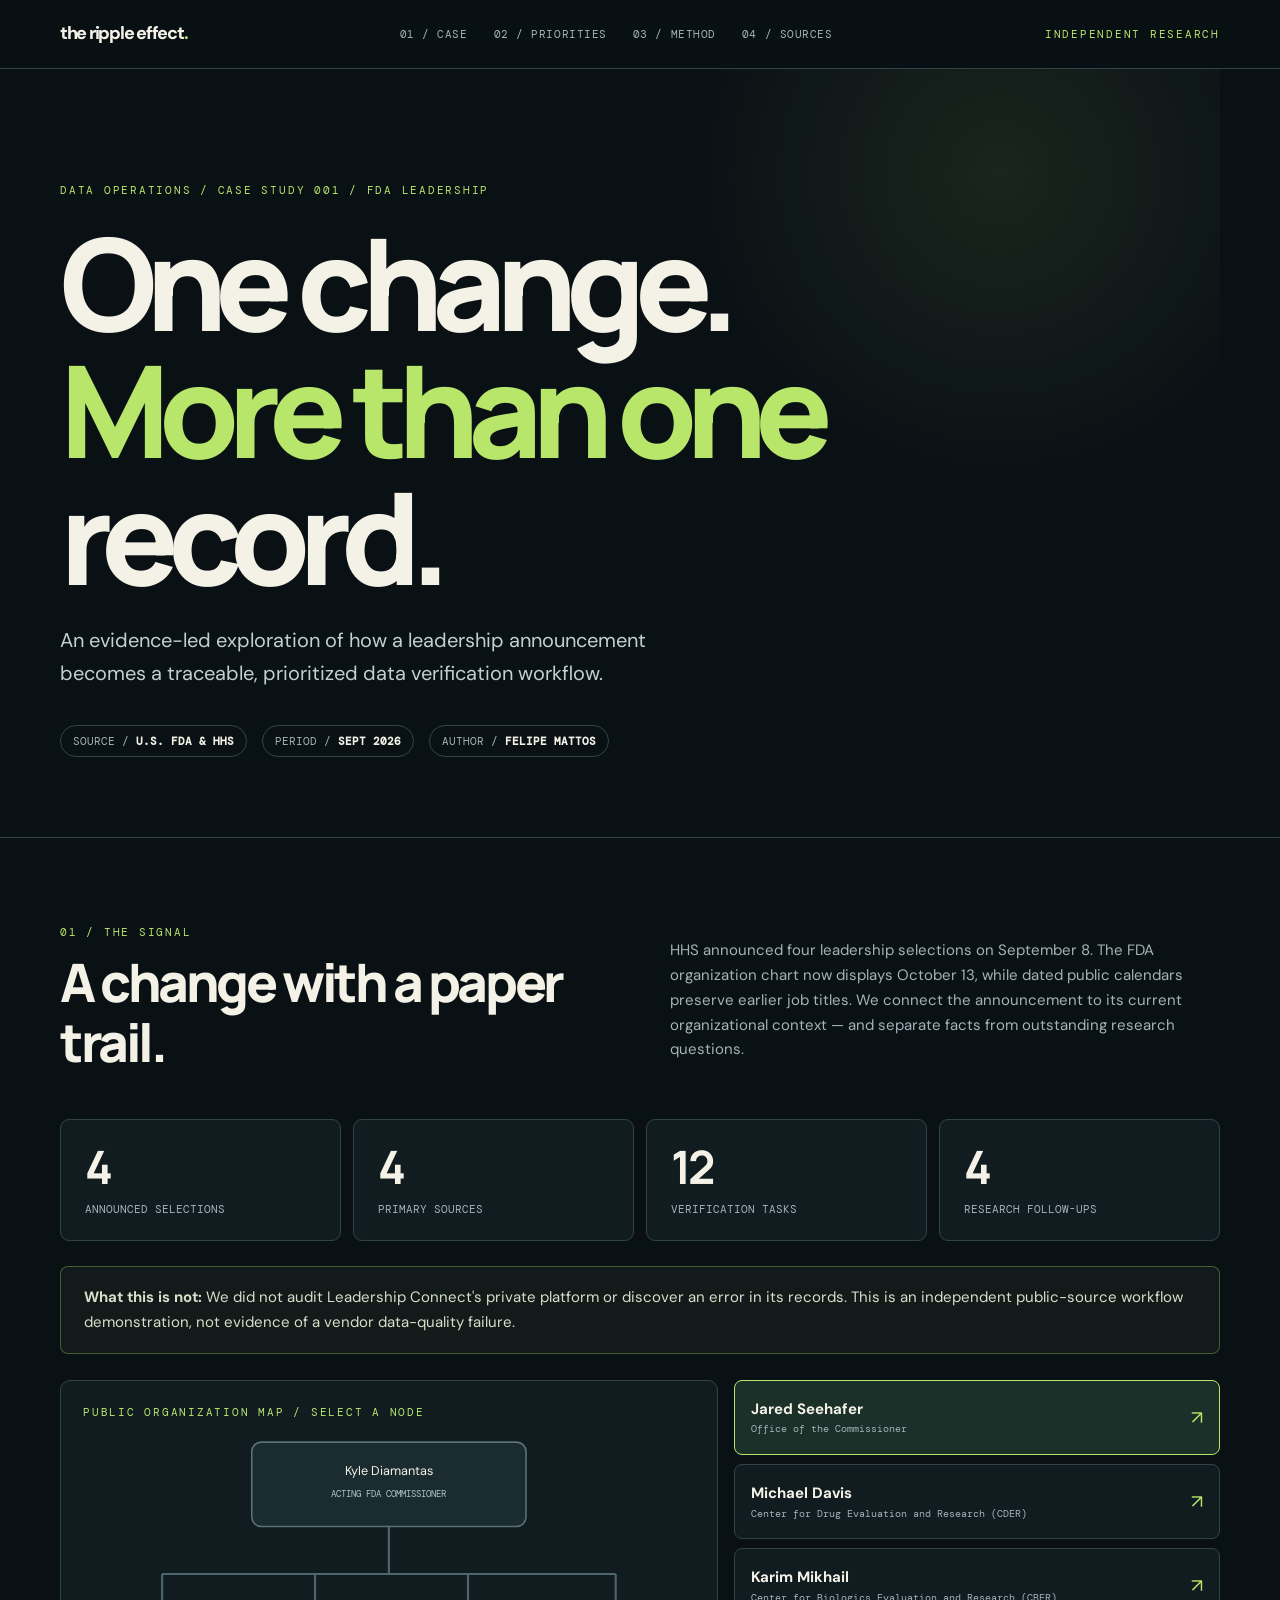
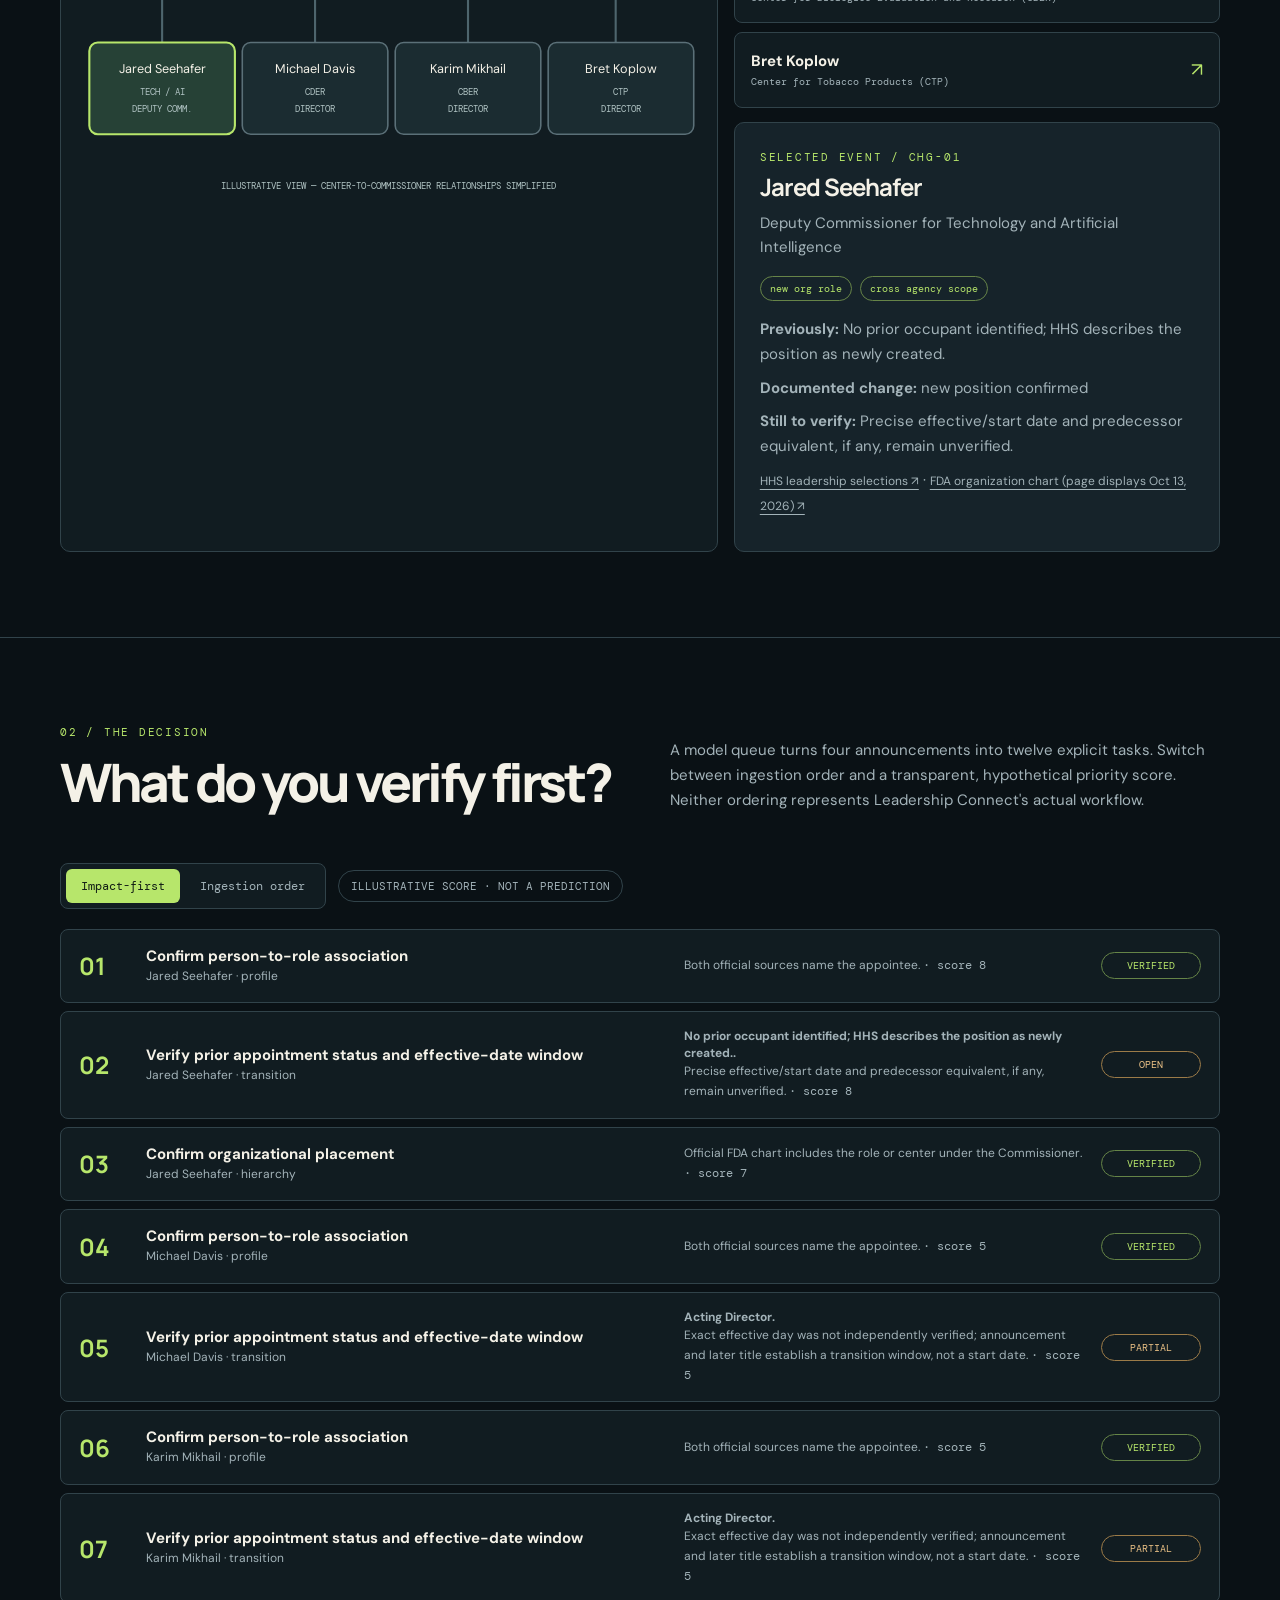
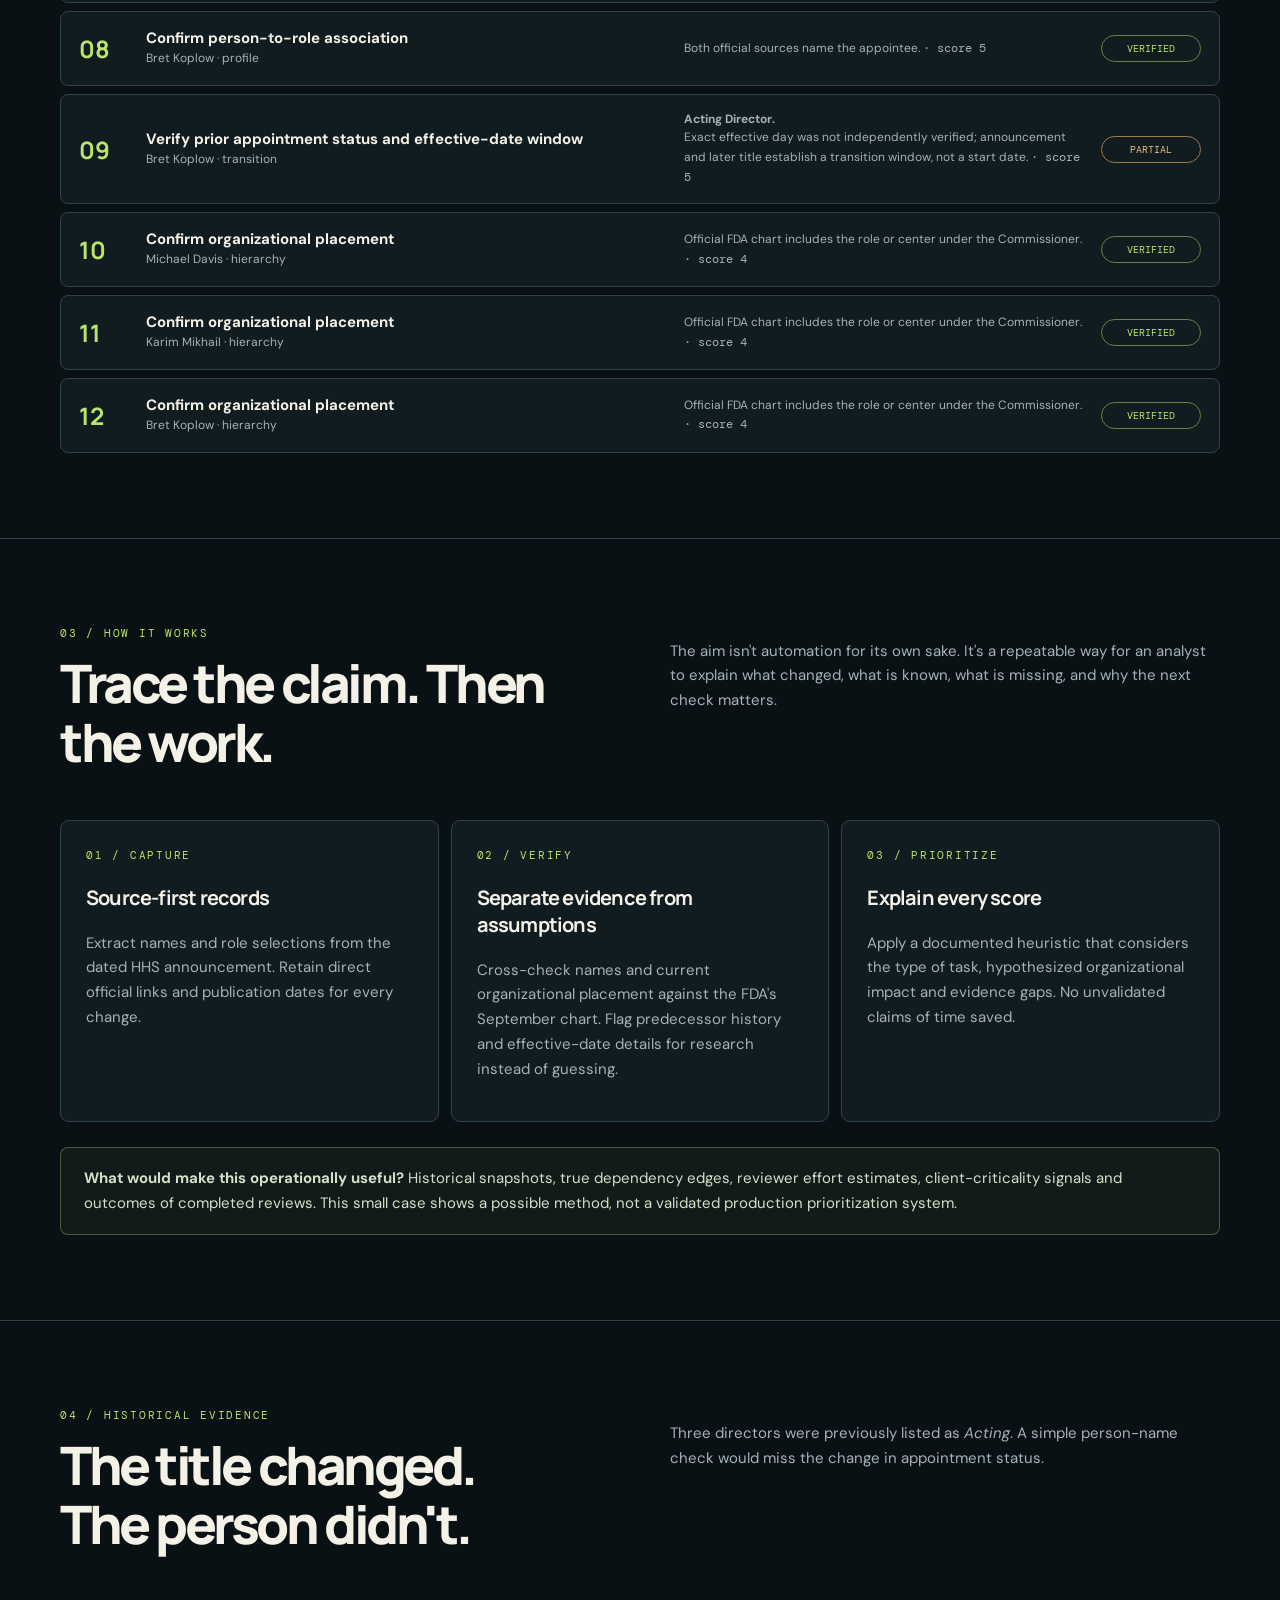
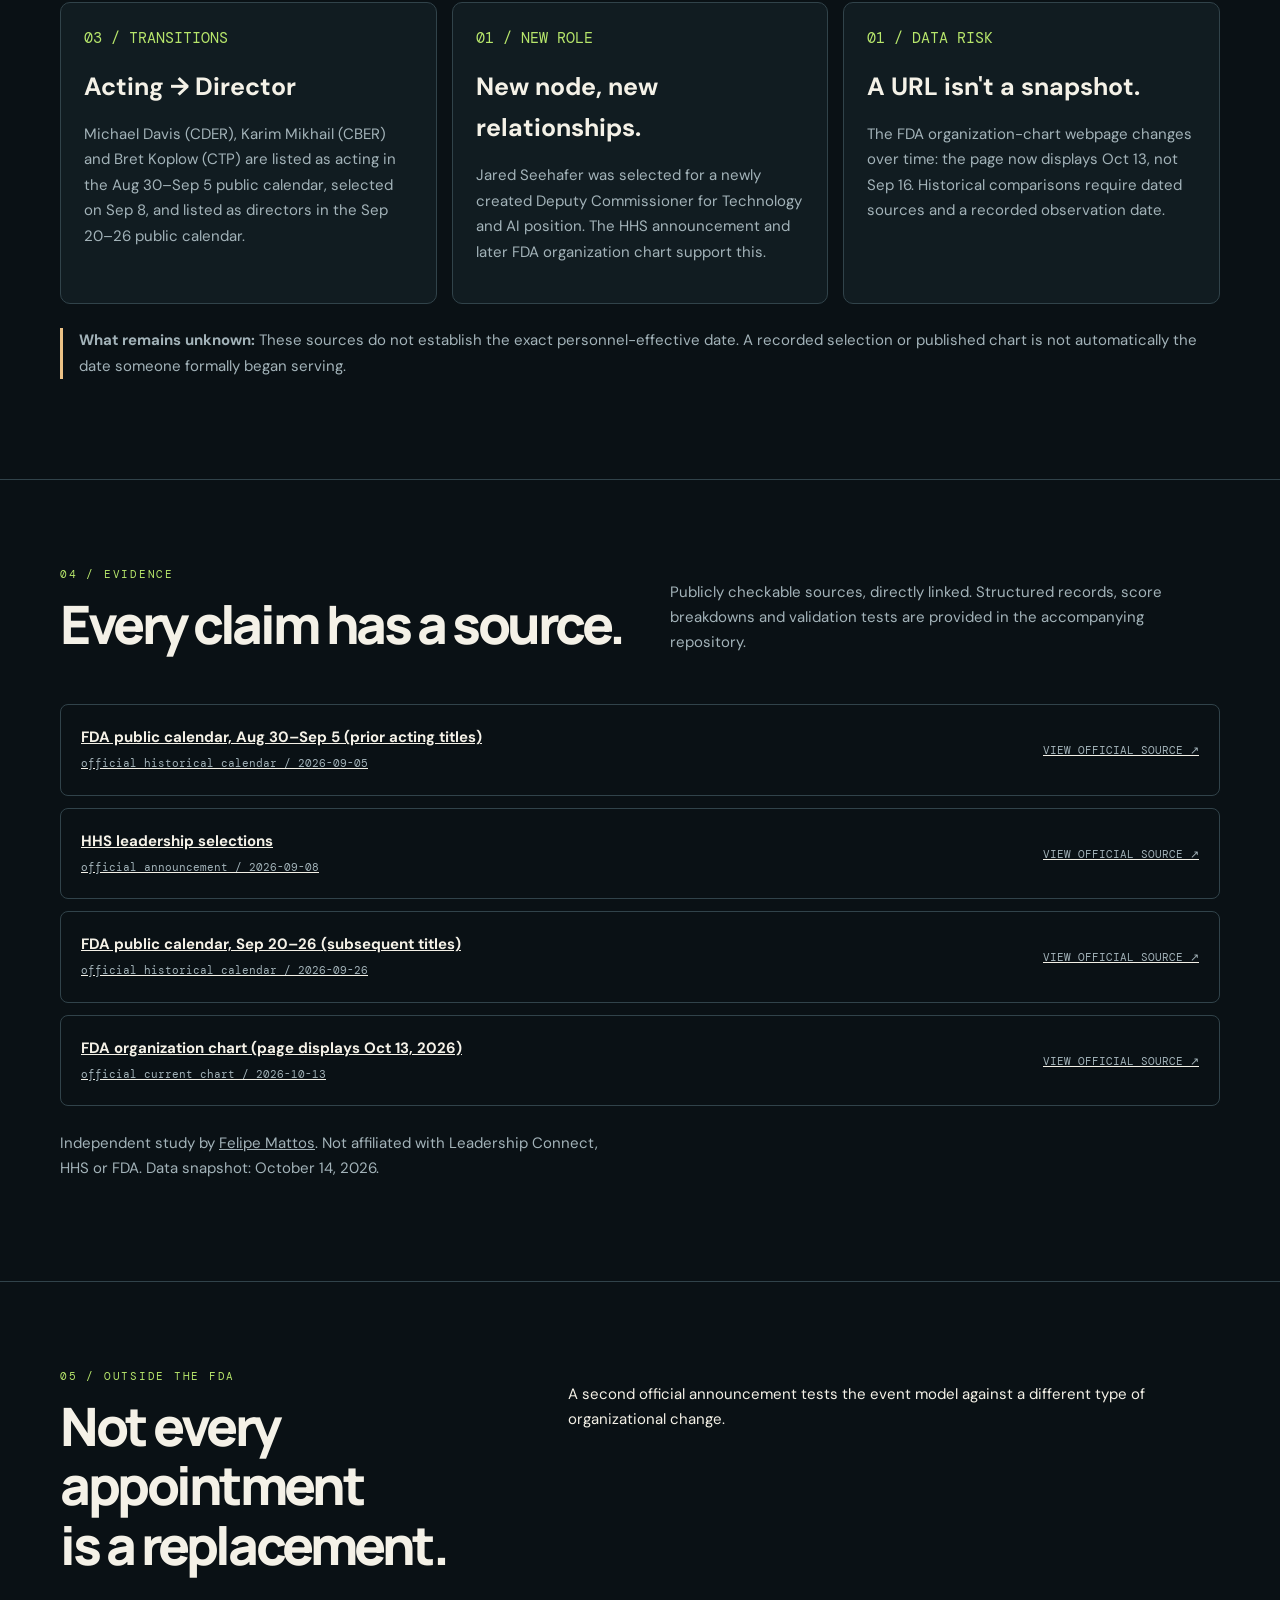
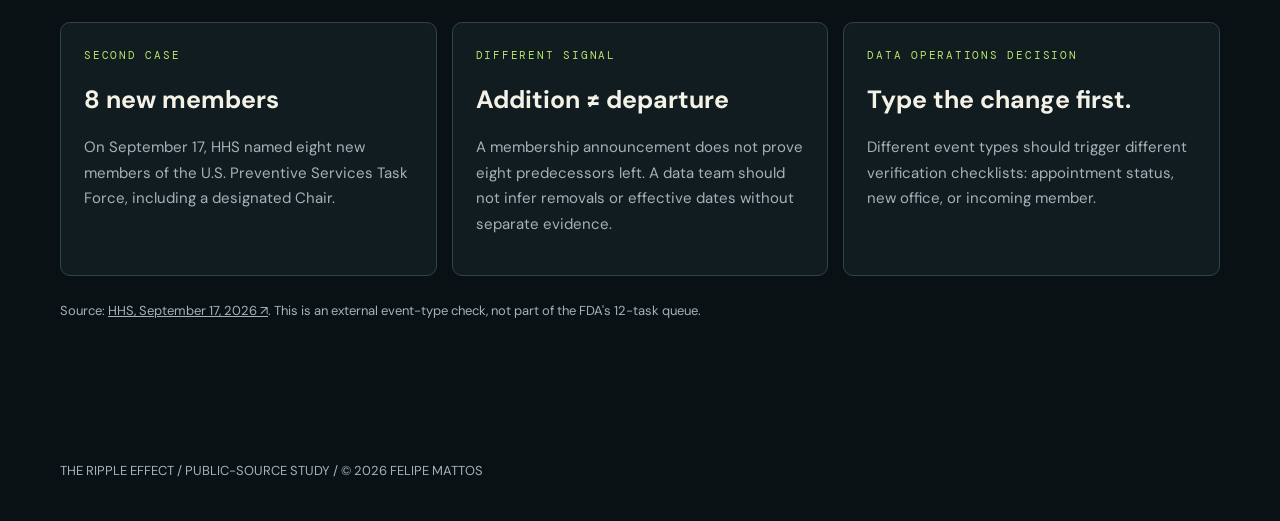
==== site/index.html @ bf9d03f5 "Add site/index.html to leadership change research case" ====
<!doctype html>
<html lang="en">
<head>
<meta charset="utf-8"><meta name="viewport" content="width=device-width,initial-scale=1">
<meta name="description" content="A public-source research case on leadership change propagation and verification priorities. Independent study by Felipe Mattos.">
<title>The Ripple Effect — Leadership Change Intelligence</title>
<link rel="preconnect" href="https://fonts.googleapis.com"><link rel="preconnect" href="https://fonts.gstatic.com" crossorigin>
<link href="https://fonts.googleapis.com/css2?family=DM+Mono:wght@400;500&family=DM+Sans:wght@400;500;600;700&family=Manrope:wght@400;500;600;700;800&display=swap" rel="stylesheet">
<style>
:root{--bg:#0a1115;--panel:#111c21;--panel2:#16232a;--line:#31434a;--muted:#a3b3b9;--cream:#f4f1e7;--accent:#b7e66b;--amber:#ecc286}*{box-sizing:border-box}html{scroll-behavior:smooth}body{margin:0;background:var(--bg);color:var(--cream);font:15px/1.65 'DM Sans',sans-serif}a{color:inherit}a:hover{color:var(--accent)}button{font:inherit;cursor:pointer}.shell{width:min(1160px,calc(100% - 48px));margin:auto}.mono,small,.eyebrow{font-family:'DM Mono',monospace}.eyebrow{font-size:11px;letter-spacing:.16em;text-transform:uppercase;color:var(--accent)}header{border-bottom:1px solid var(--line);position:sticky;top:0;background:#0a1115e9;backdrop-filter:blur(16px);z-index:20}.top{height:68px;display:flex;justify-content:space-between;align-items:center;gap:20px}.brand{font-size:18px;font-weight:800;letter-spacing:-.07em;text-decoration:none}.brand i{color:var(--accent);font-style:normal}.nav{display:flex;gap:26px;align-items:center}.nav a{font:11px 'DM Mono',monospace;letter-spacing:.05em;color:var(--muted);text-decoration:none}.nav a:hover{color:var(--cream)}.hero{min-height:590px;padding:112px 0 80px;position:relative;overflow:hidden}.hero:before{content:'';position:absolute;inset:-30% -10% auto 52%;height:670px;border-radius:50%;background:radial-gradient(circle,#b7e66b18,transparent 65%);pointer-events:none}.hero h1{font:800 clamp(58px,10vw,128px)/.99 'Manrope',sans-serif;letter-spacing:-.085em;margin:20px 0 25px;max-width:1000px}.hero h1 span{color:var(--accent)}.intro{font-size:20px;max-width:670px;color:#c3d0d2}.meta{display:flex;gap:15px;flex-wrap:wrap;margin-top:35px}.pill{border:1px solid var(--line);padding:8px 12px;border-radius:20px;color:var(--muted);font:11px 'DM Mono',monospace}.pill strong{color:var(--cream)}.section{padding:85px 0;border-top:1px solid var(--line)}.section-head{display:flex;align-items:start;justify-content:space-between;gap:40px;margin-bottom:35px}h2{font:800 clamp(30px,5vw,53px)/1.12 'Manrope',sans-serif;letter-spacing:-.065em;margin:12px 0}.sub{color:var(--muted);max-width:550px}.metric-row{display:grid;grid-template-columns:repeat(4,1fr);gap:12px}.metric{padding:24px;background:var(--panel);border:1px solid var(--line);border-radius:9px}.metric strong{display:block;font:700 46px/1 'Manrope',sans-serif;letter-spacing:-.07em}.metric span{display:block;color:var(--muted);font:11px 'DM Mono',monospace;margin-top:12px}.notice{background:#b7e66b0c;border:1px solid #b7e66b52;padding:18px 23px;border-radius:8px;color:#d5dfca;margin-top:25px}.case-layout{display:grid;grid-template-columns:1.15fr .85fr;gap:16px}.chart{background:var(--panel);border:1px solid var(--line);border-radius:10px;padding:22px;min-height:440px}.chart svg{width:100%;height:auto}.org-node{fill:#1b2c31;stroke:#5b7078;stroke-width:1.5}.org-node.active{fill:#264136;stroke:var(--accent);stroke-width:2}.org-link{stroke:#4e656d;stroke-width:2}.org-text{font:12px 'DM Sans',sans-serif;fill:var(--cream);text-anchor:middle}.org-sub{font:9px 'DM Mono',monospace;fill:#b1c4c4;text-anchor:middle}.org-click{cursor:pointer;outline:none}.org-click:focus-visible .org-node{stroke:#fff;stroke-width:3}.person-list{display:grid;gap:9px}.person{width:100%;display:flex;text-align:left;justify-content:space-between;align-items:center;gap:16px;background:var(--panel);border:1px solid var(--line);color:var(--cream);padding:16px;border-radius:8px}.person.selected{border-color:var(--accent);background:#1b3028}.person small{display:block;color:var(--muted);font-size:10px}.person .arrow{font-size:19px;color:var(--accent)}.detail{background:var(--panel2);border:1px solid var(--line);border-radius:10px;padding:25px;margin-top:14px}.detail h3{font:700 24px/1.2 'Manrope';letter-spacing:-.04em;margin:7px 0}.detail p{color:var(--muted);margin:9px 0}.detail a{font-size:12px;text-decoration:underline;text-underline-offset:4px}.chips{display:flex;flex-wrap:wrap;gap:8px;margin:16px 0}.chip{font:10px 'DM Mono';color:var(--accent);border:1px solid #668448;padding:5px 9px;border-radius:20px}.controls{display:flex;align-items:center;gap:12px;flex-wrap:wrap}.seg{border:1px solid var(--line);background:var(--panel);padding:5px;border-radius:8px;display:flex;gap:5px}.seg button{background:transparent;color:var(--muted);border:0;padding:9px 15px;border-radius:6px;font:12px 'DM Mono'}.seg button[aria-pressed=true]{background:var(--accent);color:#121e15}.queue{display:grid;gap:8px;margin-top:20px}.task{border:1px solid var(--line);background:var(--panel);padding:16px 18px;border-radius:8px;display:grid;grid-template-columns:52px 1.3fr 1fr 100px;align-items:center;gap:15px}.rank{font:700 24px 'Manrope';color:var(--accent)}.task strong{display:block;line-height:1.4}.task .light{font-size:12px;color:var(--muted)}.status{font:10px 'DM Mono';border:1px solid var(--line);padding:6px;border-radius:20px;text-align:center}.status.open{color:var(--amber);border-color:#9c7b48}.status.known{color:var(--accent);border-color:#658447}.method{display:grid;grid-template-columns:repeat(3,1fr);gap:12px}.step{padding:25px;background:var(--panel);border:1px solid var(--line);border-radius:9px}.step .eyebrow{display:block}.step h3{font:700 20px 'Manrope';letter-spacing:-.04em}.step p{color:var(--muted)}.footer{padding:40px 0;color:var(--muted);font-size:13px}.source-list{display:grid;gap:12px}.source{border:1px solid var(--line);border-radius:8px;padding:20px;display:flex;justify-content:space-between;gap:15px;align-items:center}.source span{color:var(--muted);font:11px 'DM Mono'}@media(max-width:800px){.nav{display:none}.hero{padding:78px 0;min-height:0}.metric-row{grid-template-columns:repeat(2,1fr)}.case-layout{grid-template-columns:1fr}.method{grid-template-columns:1fr}.task{grid-template-columns:36px 1fr 75px}.task .reason{grid-column:2/-1}.section-head{display:block}}@media(max-width:500px){.shell{width:min(100% - 30px,1160px)}.hero h1{font-size:57px}.intro{font-size:17px}.metric strong{font-size:34px}.source{align-items:start;flex-direction:column}.task{padding:12px}.chart{padding:8px;min-height:300px}}@media(prefers-reduced-motion:reduce){html{scroll-behavior:auto}}
.findings-grid{display:grid;grid-template-columns:repeat(3,1fr);gap:15px;margin:24px 0}.finding{border:1px solid var(--line);border-radius:10px;background:var(--panel);padding:23px}.finding h3{font-size:25px;margin:15px 0}.finding p,.source-warning{color:var(--muted);line-height:1.7}.finding .mono{color:var(--accent)}.source-warning{border-left:3px solid var(--amber);padding-left:16px;margin-top:24px}@media(max-width:750px){.findings-grid{grid-template-columns:1fr}}
</style>
</head>
<body><header><div class="shell top"><a href="#top" class="brand">the ripple effect<i>.</i></a><nav class="nav"><a href="#case">01 / CASE</a><a href="#queue">02 / PRIORITIES</a><a href="#method">03 / METHOD</a><a href="#sources">04 / SOURCES</a></nav><span class="eyebrow">Independent research</span></div></header>
<main id="top">
<section class="hero shell"><div class="eyebrow">Data operations / case study 001 / FDA leadership</div><h1>One change.<br><span>More than one</span><br>record.</h1><p class="intro">An evidence-led exploration of how a leadership announcement becomes a traceable, prioritized data verification workflow.</p><div class="meta"><span class="pill">SOURCE / <strong>U.S. FDA & HHS</strong></span><span class="pill">PERIOD / <strong>SEPT 2026</strong></span><span class="pill">AUTHOR / <strong>FELIPE MATTOS</strong></span></div></section>
<section class="section" id="case"><div class="shell"><div class="section-head"><div><div class="eyebrow">01 / The signal</div><h2>A change with a paper trail.</h2></div><p class="sub">HHS announced four leadership selections on September 8. The FDA organization chart now displays October 13, while dated public calendars preserve earlier job titles. We connect the announcement to its current organizational context — and separate facts from outstanding research questions.</p></div><div class="metric-row"><div class="metric"><strong id="m-events">4</strong><span>ANNOUNCED SELECTIONS</span></div><div class="metric"><strong id="m-sources">2</strong><span>PRIMARY SOURCES</span></div><div class="metric"><strong id="m-checks">12</strong><span>VERIFICATION TASKS</span></div><div class="metric"><strong id="m-open">4</strong><span>RESEARCH FOLLOW-UPS</span></div></div><div class="notice"><strong>What this is not:</strong> We did not audit Leadership Connect's private platform or discover an error in its records. This is an independent public-source workflow demonstration, not evidence of a vendor data-quality failure.</div><div class="case-layout" style="margin-top:26px"><div class="chart"><div class="eyebrow">Public organization map / select a node</div><svg viewBox="0 0 580 380" role="img" aria-label="Interactive illustrative FDA organizational graph connecting the Acting Commissioner to four leadership roles identified by HHS"><path class="org-link" d="M290 100 V145 M75 145 H505 M75 145 V210 M220 145 V210 M365 145 V210 M505 145 V210" fill="none"/><rect x="160" y="20" width="260" height="80" rx="9" class="org-node"/><text x="290" y="51" class="org-text">Kyle Diamantas</text><text x="290" y="72" class="org-sub">ACTING FDA COMMISSIONER</text>
<g class="org-click" tabindex="0" role="button" aria-label="Select Jared Seehafer" data-id="CHG-01"><rect x="6" y="210" width="138" height="87" rx="8" class="org-node active"/><text x="75" y="239" class="org-text">Jared Seehafer</text><text x="75" y="260" class="org-sub">TECH / AI</text><text x="75" y="276" class="org-sub">DEPUTY COMM.</text></g>
<g class="org-click" tabindex="0" role="button" aria-label="Select Michael Davis" data-id="CHG-02"><rect x="151" y="210" width="138" height="87" rx="8" class="org-node"/><text x="220" y="239" class="org-text">Michael Davis</text><text x="220" y="260" class="org-sub">CDER</text><text x="220" y="276" class="org-sub">DIRECTOR</text></g>
<g class="org-click" tabindex="0" role="button" aria-label="Select Karim Mikhail" data-id="CHG-03"><rect x="296" y="210" width="138" height="87" rx="8" class="org-node"/><text x="365" y="239" class="org-text">Karim Mikhail</text><text x="365" y="260" class="org-sub">CBER</text><text x="365" y="276" class="org-sub">DIRECTOR</text></g>
<g class="org-click" tabindex="0" role="button" aria-label="Select Bret Koplow" data-id="CHG-04"><rect x="441" y="210" width="138" height="87" rx="8" class="org-node"/><text x="510" y="239" class="org-text">Bret Koplow</text><text x="510" y="260" class="org-sub">CTP</text><text x="510" y="276" class="org-sub">DIRECTOR</text></g>
<text x="290" y="349" class="org-sub">ILLUSTRATIVE VIEW — CENTER-TO-COMMISSIONER RELATIONSHIPS SIMPLIFIED</text></svg></div><div><div id="person-list" class="person-list" aria-label="Select a leader"></div><div class="detail" id="detail" aria-live="polite"></div></div></div></div></section>
<section class="section" id="queue"><div class="shell"><div class="section-head"><div><div class="eyebrow">02 / The decision</div><h2>What do you verify first?</h2></div><p class="sub">A model queue turns four announcements into twelve explicit tasks. Switch between ingestion order and a transparent, hypothetical priority score. Neither ordering represents Leadership Connect's actual workflow.</p></div><div class="controls"><div class="seg"><button id="btn-priority" type="button" aria-pressed="true">Impact-first</button><button id="btn-fifo" type="button" aria-pressed="false">Ingestion order</button></div><span class="pill" id="queue-label">ILLUSTRATIVE SCORE · NOT A PREDICTION</span></div><div id="task-queue" class="queue" aria-live="polite"></div></div></section>
<section class="section" id="method"><div class="shell"><div class="section-head"><div><div class="eyebrow">03 / How it works</div><h2>Trace the claim. Then the work.</h2></div><p class="sub">The aim isn't automation for its own sake. It's a repeatable way for an analyst to explain what changed, what is known, what is missing, and why the next check matters.</p></div><div class="method"><div class="step"><span class="eyebrow">01 / Capture</span><h3>Source-first records</h3><p>Extract names and role selections from the dated HHS announcement. Retain direct official links and publication dates for every change.</p></div><div class="step"><span class="eyebrow">02 / Verify</span><h3>Separate evidence from assumptions</h3><p>Cross-check names and current organizational placement against the FDA's September chart. Flag predecessor history and effective-date details for research instead of guessing.</p></div><div class="step"><span class="eyebrow">03 / Prioritize</span><h3>Explain every score</h3><p>Apply a documented heuristic that considers the type of task, hypothesized organizational impact and evidence gaps. No unvalidated claims of time saved.</p></div></div><div class="notice"><strong>What would make this operationally useful?</strong> Historical snapshots, true dependency edges, reviewer effort estimates, client-criticality signals and outcomes of completed reviews. This small case shows a possible method, not a validated production prioritization system.</div></div></section>
<section class="section" id="findings"><div class="shell"><div class="section-head"><div><div class="eyebrow">04 / Historical evidence</div><h2>The title changed.<br>The person didn't.</h2></div><p class="sub">Three directors were previously listed as <em>Acting</em>. A simple person-name check would miss the change in appointment status.</p></div><div class="findings-grid"><article class="finding"><span class="mono">03 / TRANSITIONS</span><h3>Acting → Director</h3><p>Michael Davis (CDER), Karim Mikhail (CBER) and Bret Koplow (CTP) are listed as acting in the Aug 30–Sep 5 public calendar, selected on Sep 8, and listed as directors in the Sep 20–26 public calendar.</p></article><article class="finding"><span class="mono">01 / NEW ROLE</span><h3>New node, new relationships.</h3><p>Jared Seehafer was selected for a newly created Deputy Commissioner for Technology and AI position. The HHS announcement and later FDA organization chart support this.</p></article><article class="finding"><span class="mono">01 / DATA RISK</span><h3>A URL isn't a snapshot.</h3><p>The FDA organization-chart webpage changes over time: the page now displays Oct 13, not Sep 16. Historical comparisons require dated sources and a recorded observation date.</p></article></div><p class="source-warning"><strong>What remains unknown:</strong> These sources do not establish the exact personnel-effective date. A recorded selection or published chart is not automatically the date someone formally began serving.</p></div></section><section class="section" id="sources"><div class="shell"><div class="section-head"><div><div class="eyebrow">04 / Evidence</div><h2>Every claim has a source.</h2></div><p class="sub">Publicly checkable sources, directly linked. Structured records, score breakdowns and validation tests are provided in the accompanying repository.</p></div><div id="source-list" class="source-list"></div><p class="sub" style="margin-top:25px">Independent study by <a href="https://www.linkedin.com/in/felipervm/">Felipe Mattos</a>. Not affiliated with Leadership Connect, HHS or FDA. Data snapshot: October 14, 2026.</p></div></section>
<section class="section" id="validation"><div class="shell"><div class="section-head"><div><div class="eyebrow">05 / Outside the FDA</div><h2>Not every appointment<br>is a replacement.</h2></div><p class="section-intro">A second official announcement tests the event model against a different type of organizational change.</p></div><div class="findings-grid"><div class="finding"><div class="eyebrow">SECOND CASE</div><h3>8 new members</h3><p>On September 17, HHS named eight new members of the U.S. Preventive Services Task Force, including a designated Chair.</p></div><div class="finding"><div class="eyebrow">DIFFERENT SIGNAL</div><h3>Addition ≠ departure</h3><p>A membership announcement does not prove eight predecessors left. A data team should not infer removals or effective dates without separate evidence.</p></div><div class="finding"><div class="eyebrow">DATA OPERATIONS DECISION</div><h3>Type the change first.</h3><p>Different event types should trigger different verification checklists: appointment status, new office, or incoming member.</p></div></div><p style="font-size:13px;color:var(--muted);margin-top:22px">Source: <a href="https://www.hhs.gov/press-room/secretary-kennedy-announces-new-us-preventive-services-task-force-members.html" target="_blank" rel="noopener noreferrer">HHS, September 17, 2026 ↗</a>. This is an external event-type check, not part of the FDA's 12-task queue.</p></div></section>
</main><footer class="footer"><div class="shell">THE RIPPLE EFFECT / PUBLIC-SOURCE STUDY / © 2026 FELIPE MATTOS</div></footer>
<script type="application/json" id="embedded-case">{"case": {"case_id": "fda-sept-2026", "as_of": "2026-10-14", "agency": "U.S. Food and Drug Administration", "sources": [{"id": "FDA-AUG30", "kind": "official_historical_calendar", "label": "FDA public calendar, Aug 30–Sep 5 (prior acting titles)", "date": "2026-09-05", "url": "https://www.fda.gov/news-events/public-calendar-meetings-fda-officials/public-calendar-august-30-september-5-2026", "note": "Archived week-specific record, lists Davis, Mikhail, Koplow as acting directors."}, {"id": "HHS-SEP08", "kind": "official_announcement", "label": "HHS leadership selections", "date": "2026-09-08", "url": "https://www.hhs.gov/press-room/hhs-announces-key-fda-leadership-selections.html"}, {"id": "FDA-SEP20", "kind": "official_historical_calendar", "label": "FDA public calendar, Sep 20–26 (subsequent titles)", "date": "2026-09-26", "url": "https://www.fda.gov/news-events/public-calendar-meetings-fda-officials/public-calendar-september-20-26-2026", "note": "Week-specific record, lists directors without acting designation."}, {"id": "FDA-OCT13", "kind": "official_current_chart", "label": "FDA organization chart (page displays Oct 13, 2026)", "date": "2026-10-13", "url": "https://www.fda.gov/about-fda/fda-organization-charts/fda-overview-organization-chart-text-version", "note": "LIVING WEBPAGE: the chart URL updates; page date must be checked again if revisited."}], "reporting_manager": {"id": "FDA-COMMISSIONER", "name": "Kyle Diamantas", "role": "Acting Commissioner of Food and Drugs", "evidence": ["FDA-AUG30"], "note": "Official FDA calendar identifies the Acting Commissioner; edges in the visualization are illustrative rather than independently validated direct reporting lines."}, "changes": [{"id": "CHG-01", "person": "Jared Seehafer", "role": "Deputy Commissioner for Technology and Artificial Intelligence", "unit": "Office of the Commissioner", "type": "new_role", "evidence": ["HHS-SEP08", "FDA-OCT13"], "relationships": ["organizational placement shown in FDA overview; direct reporting edge not independently verified"], "risk_tags": ["new_org_role", "cross_agency_scope"], "customer_relevance": 3, "prior_status": "No prior occupant identified; HHS describes the position as newly created.", "transition_status": "new_position_confirmed", "transition_evidence": ["HHS-SEP08"], "unresolved": "Precise effective/start date and predecessor equivalent, if any, remain unverified."}, {"id": "CHG-02", "person": "Michael Davis", "role": "Director, Center for Drug Evaluation and Research", "unit": "Center for Drug Evaluation and Research (CDER)", "type": "leadership_selection", "evidence": ["HHS-SEP08", "FDA-OCT13"], "relationships": ["organizational placement shown in FDA overview; direct reporting edge not independently verified"], "risk_tags": ["center_leadership"], "customer_relevance": 2, "prior_status": "Acting Director", "transition_status": "acting_to_director_confirmed", "transition_evidence": ["FDA-AUG30", "HHS-SEP08", "FDA-SEP20"], "unresolved": "Exact effective day was not independently verified; announcement and later title establish a transition window, not a start date."}, {"id": "CHG-03", "person": "Karim Mikhail", "role": "Director, Center for Biologics Evaluation and Research", "unit": "Center for Biologics Evaluation and Research (CBER)", "type": "leadership_selection", "evidence": ["HHS-SEP08", "FDA-OCT13"], "relationships": ["organizational placement shown in FDA overview; direct reporting edge not independently verified"], "risk_tags": ["center_leadership"], "customer_relevance": 2, "prior_status": "Acting Director", "transition_status": "acting_to_director_confirmed", "transition_evidence": ["FDA-AUG30", "HHS-SEP08", "FDA-SEP20"], "unresolved": "Exact effective day was not independently verified; announcement and later title establish a transition window, not a start date."}, {"id": "CHG-04", "person": "Bret Koplow", "role": "Director, Center for Tobacco Products", "unit": "Center for Tobacco Products (CTP)", "type": "leadership_selection", "evidence": ["HHS-SEP08", "FDA-OCT13"], "relationships": ["organizational placement shown in FDA overview; direct reporting edge not independently verified"], "risk_tags": ["center_leadership"], "customer_relevance": 2, "prior_status": "Acting Director", "transition_status": "acting_to_director_confirmed", "transition_evidence": ["FDA-AUG30", "HHS-SEP08", "FDA-SEP20"], "unresolved": "Exact effective day was not independently verified; announcement and later title establish a transition window, not a start date."}], "research_finding": "Three Acting Director → Director title changes supported by dated FDA calendars and the HHS announcement; one newly created Deputy Commissioner role. Exact personnel-effective dates not established.", "source_caveat": "The organizational chart is a living page. The original v1 attributed a September 16 chart snapshot to a URL that now displays October 13. This version avoids treating that URL as a fixed archived snapshot."}, "tasks": [{"id": "CHG-01-PROFILE", "event_id": "CHG-01", "kind": "profile", "title": "Confirm person-to-role association", "person": "Jared Seehafer", "status": "confirmed", "why": "Both official sources name the appointee.", "research_note": "", "score": 8, "source_ids": ["HHS-SEP08", "FDA-OCT13"], "score_factors": {"task_weight": 4, "impact_assumption": 3, "evidence_gap": 0, "new_role_flag": 1}, "rank_priority": 1, "rank_fifo": 1}, {"id": "CHG-01-HIERARCHY", "event_id": "CHG-01", "kind": "hierarchy", "title": "Confirm organizational placement", "person": "Jared Seehafer", "status": "confirmed", "why": "Official FDA chart includes the role or center under the Commissioner.", "research_note": "", "score": 7, "source_ids": ["HHS-SEP08", "FDA-OCT13"], "score_factors": {"task_weight": 3, "impact_assumption": 3, "evidence_gap": 0, "new_role_flag": 1}, "rank_priority": 3, "rank_fifo": 2}, {"id": "CHG-01-TRANSITION", "event_id": "CHG-01", "kind": "transition", "title": "Verify prior appointment status and effective-date window", "person": "Jared Seehafer", "status": "needs_research", "why": "Precise effective/start date and predecessor equivalent, if any, remain unverified.", "research_note": "No prior occupant identified; HHS describes the position as newly created.", "score": 8, "source_ids": ["HHS-SEP08"], "score_factors": {"task_weight": 2, "impact_assumption": 3, "evidence_gap": 2, "new_role_flag": 1}, "rank_priority": 2, "rank_fifo": 3}, {"id": "CHG-02-PROFILE", "event_id": "CHG-02", "kind": "profile", "title": "Confirm person-to-role association", "person": "Michael Davis", "status": "confirmed", "why": "Both official sources name the appointee.", "research_note": "", "score": 5, "source_ids": ["HHS-SEP08", "FDA-OCT13"], "score_factors": {"task_weight": 4, "impact_assumption": 1, "evidence_gap": 0, "new_role_flag": 0}, "rank_priority": 4, "rank_fifo": 4}, {"id": "CHG-02-HIERARCHY", "event_id": "CHG-02", "kind": "hierarchy", "title": "Confirm organizational placement", "person": "Michael Davis", "status": "confirmed", "why": "Official FDA chart includes the role or center under the Commissioner.", "research_note": "", "score": 4, "source_ids": ["HHS-SEP08", "FDA-OCT13"], "score_factors": {"task_weight": 3, "impact_assumption": 1, "evidence_gap": 0, "new_role_flag": 0}, "rank_priority": 10, "rank_fifo": 5}, {"id": "CHG-02-TRANSITION", "event_id": "CHG-02", "kind": "transition", "title": "Verify prior appointment status and effective-date window", "person": "Michael Davis", "status": "partial", "why": "Exact effective day was not independently verified; announcement and later title establish a transition window, not a start date.", "research_note": "Acting Director", "score": 5, "source_ids": ["FDA-AUG30", "HHS-SEP08", "FDA-SEP20"], "score_factors": {"task_weight": 2, "impact_assumption": 1, "evidence_gap": 2, "new_role_flag": 0}, "rank_priority": 5, "rank_fifo": 6}, {"id": "CHG-03-PROFILE", "event_id": "CHG-03", "kind": "profile", "title": "Confirm person-to-role association", "person": "Karim Mikhail", "status": "confirmed", "why": "Both official sources name the appointee.", "research_note": "", "score": 5, "source_ids": ["HHS-SEP08", "FDA-OCT13"], "score_factors": {"task_weight": 4, "impact_assumption": 1, "evidence_gap": 0, "new_role_flag": 0}, "rank_priority": 6, "rank_fifo": 7}, {"id": "CHG-03-HIERARCHY", "event_id": "CHG-03", "kind": "hierarchy", "title": "Confirm organizational placement", "person": "Karim Mikhail", "status": "confirmed", "why": "Official FDA chart includes the role or center under the Commissioner.", "research_note": "", "score": 4, "source_ids": ["HHS-SEP08", "FDA-OCT13"], "score_factors": {"task_weight": 3, "impact_assumption": 1, "evidence_gap": 0, "new_role_flag": 0}, "rank_priority": 11, "rank_fifo": 8}, {"id": "CHG-03-TRANSITION", "event_id": "CHG-03", "kind": "transition", "title": "Verify prior appointment status and effective-date window", "person": "Karim Mikhail", "status": "partial", "why": "Exact effective day was not independently verified; announcement and later title establish a transition window, not a start date.", "research_note": "Acting Director", "score": 5, "source_ids": ["FDA-AUG30", "HHS-SEP08", "FDA-SEP20"], "score_factors": {"task_weight": 2, "impact_assumption": 1, "evidence_gap": 2, "new_role_flag": 0}, "rank_priority": 7, "rank_fifo": 9}, {"id": "CHG-04-PROFILE", "event_id": "CHG-04", "kind": "profile", "title": "Confirm person-to-role association", "person": "Bret Koplow", "status": "confirmed", "why": "Both official sources name the appointee.", "research_note": "", "score": 5, "source_ids": ["HHS-SEP08", "FDA-OCT13"], "score_factors": {"task_weight": 4, "impact_assumption": 1, "evidence_gap": 0, "new_role_flag": 0}, "rank_priority": 8, "rank_fifo": 10}, {"id": "CHG-04-HIERARCHY", "event_id": "CHG-04", "kind": "hierarchy", "title": "Confirm organizational placement", "person": "Bret Koplow", "status": "confirmed", "why": "Official FDA chart includes the role or center under the Commissioner.", "research_note": "", "score": 4, "source_ids": ["HHS-SEP08", "FDA-OCT13"], "score_factors": {"task_weight": 3, "impact_assumption": 1, "evidence_gap": 0, "new_role_flag": 0}, "rank_priority": 12, "rank_fifo": 11}, {"id": "CHG-04-TRANSITION", "event_id": "CHG-04", "kind": "transition", "title": "Verify prior appointment status and effective-date window", "person": "Bret Koplow", "status": "partial", "why": "Exact effective day was not independently verified; announcement and later title establish a transition window, not a start date.", "research_note": "Acting Director", "score": 5, "source_ids": ["FDA-AUG30", "HHS-SEP08", "FDA-SEP20"], "score_factors": {"task_weight": 2, "impact_assumption": 1, "evidence_gap": 2, "new_role_flag": 0}, "rank_priority": 9, "rank_fifo": 12}], "summary": {"official_sources": 4, "announced_selections": 4, "verification_tasks": 12, "source_supported_checks": 8, "open_research_tasks": 1, "partial_checks": 3, "documented_transition_patterns": 3}, "disclaimer": "Public-source exercise. No access to Leadership Connect data, no inferred defects, no verified internal ROI.", "method": "Scores are illustrative editorial priorities, not an empirically validated risk model."}</script>
<script>
let model=null,selected='CHG-01',ordering='priority';
const $=id=>document.getElementById(id);
const esc=s=>String(s).replace(/[&<>"']/g,c=>({'&':'&amp;','<':'&lt;','>':'&gt;','"':'&quot;',"'":'&#39;'}[c]));
function displayPeople(){const cs=model.case.changes;$('person-list').innerHTML=cs.map((e,i)=>`<button type="button" class="person ${e.id===selected?'selected':''}" data-event="${e.id}"><span><strong>${esc(e.person)}</strong><small>${esc(e.unit)}</small></span><span class="arrow">↗</span></button>`).join('');document.querySelectorAll('[data-event]').forEach(b=>b.addEventListener('click',()=>select(b.dataset.event)));document.querySelectorAll('.org-click').forEach(g=>g.querySelector('.org-node').classList.toggle('active',g.dataset.id===selected));const e=cs.find(x=>x.id===selected);let sourceList=[...new Set([...e.evidence,...e.transition_evidence])].map(id=>model.case.sources.find(s=>s.id===id)).filter(Boolean);$('detail').innerHTML=`<div class="eyebrow">Selected event / ${esc(e.id)}</div><h3>${esc(e.person)}</h3><p>${esc(e.role)}</p><div class="chips">${e.risk_tags.map(x=>`<span class="chip">${esc(x.replaceAll('_',' '))}</span>`).join('')}</div><p><strong>Previously:</strong> ${esc(e.prior_status)}</p><p><strong>Documented change:</strong> ${esc(e.transition_status.replaceAll("_"," "))}</p><p><strong>Still to verify:</strong> ${esc(e.unresolved)}</p><p>${sourceList.map(s=>`<a href="${s.url}" target="_blank" rel="noopener noreferrer">${esc(s.label)} ↗</a>`).join(' · ')}</p>`;}
function select(id){selected=id;displayPeople();}
function displayQueue(){let ts=[...model.tasks].sort((a,b)=>ordering==='priority'?a.rank_priority-b.rank_priority:a.rank_fifo-b.rank_fifo);$('task-queue').innerHTML=ts.map((t,i)=>`<article class="task"><div class="rank">${String(i+1).padStart(2,'0')}</div><div><strong>${esc(t.title)}</strong><div class="light">${esc(t.person)} · ${esc(t.kind)}</div></div><div class="reason light">${t.research_note?`<strong>${esc(t.research_note)}.</strong> `:''}${esc(t.why)} <span class="mono">${ordering==='priority'?`· score ${t.score}`:''}</span></div><div class="status ${t.status==='confirmed'?'known':'open'}">${t.status==='confirmed'?'VERIFIED':t.status==='partial'?'PARTIAL':'OPEN'}</div></article>`).join('');$('btn-priority').setAttribute('aria-pressed',String(ordering==='priority'));$('btn-fifo').setAttribute('aria-pressed',String(ordering==='fifo'));$('queue-label').textContent=ordering==='priority'?'ILLUSTRATIVE SCORE · NOT A PREDICTION':'INGESTION ORDER · NOT A BASELINE MEASUREMENT';}
function init(m){model=m;const s=m.summary;$('m-events').textContent=s.announced_selections;$('m-sources').textContent=s.official_sources;$('m-checks').textContent=s.verification_tasks;$('m-open').textContent=s.open_research_tasks+s.partial_checks;$('source-list').innerHTML=m.case.sources.map(s=>`<a class="source" href="${s.url}" target="_blank" rel="noopener noreferrer"><div><strong>${esc(s.label)}</strong><br><span>${esc(s.kind.replaceAll('_',' '))} / ${esc(s.date)}</span></div><span>VIEW OFFICIAL SOURCE ↗</span></a>`).join('');displayPeople();displayQueue();document.querySelectorAll('.org-click').forEach(g=>{g.addEventListener('click',()=>select(g.dataset.id));g.addEventListener('keydown',e=>{if(e.key==='Enter'||e.key===' '){e.preventDefault();select(g.dataset.id)}})});$('btn-priority').addEventListener('click',()=>{ordering='priority';displayQueue()});$('btn-fifo').addEventListener('click',()=>{ordering='fifo';displayQueue()})}
try { init(JSON.parse($('embedded-case').textContent)); } catch(e) { $('person-list').textContent='Dataset unavailable. See case.json and the README.'; $('task-queue').textContent=e.message; }
</script></body></html>
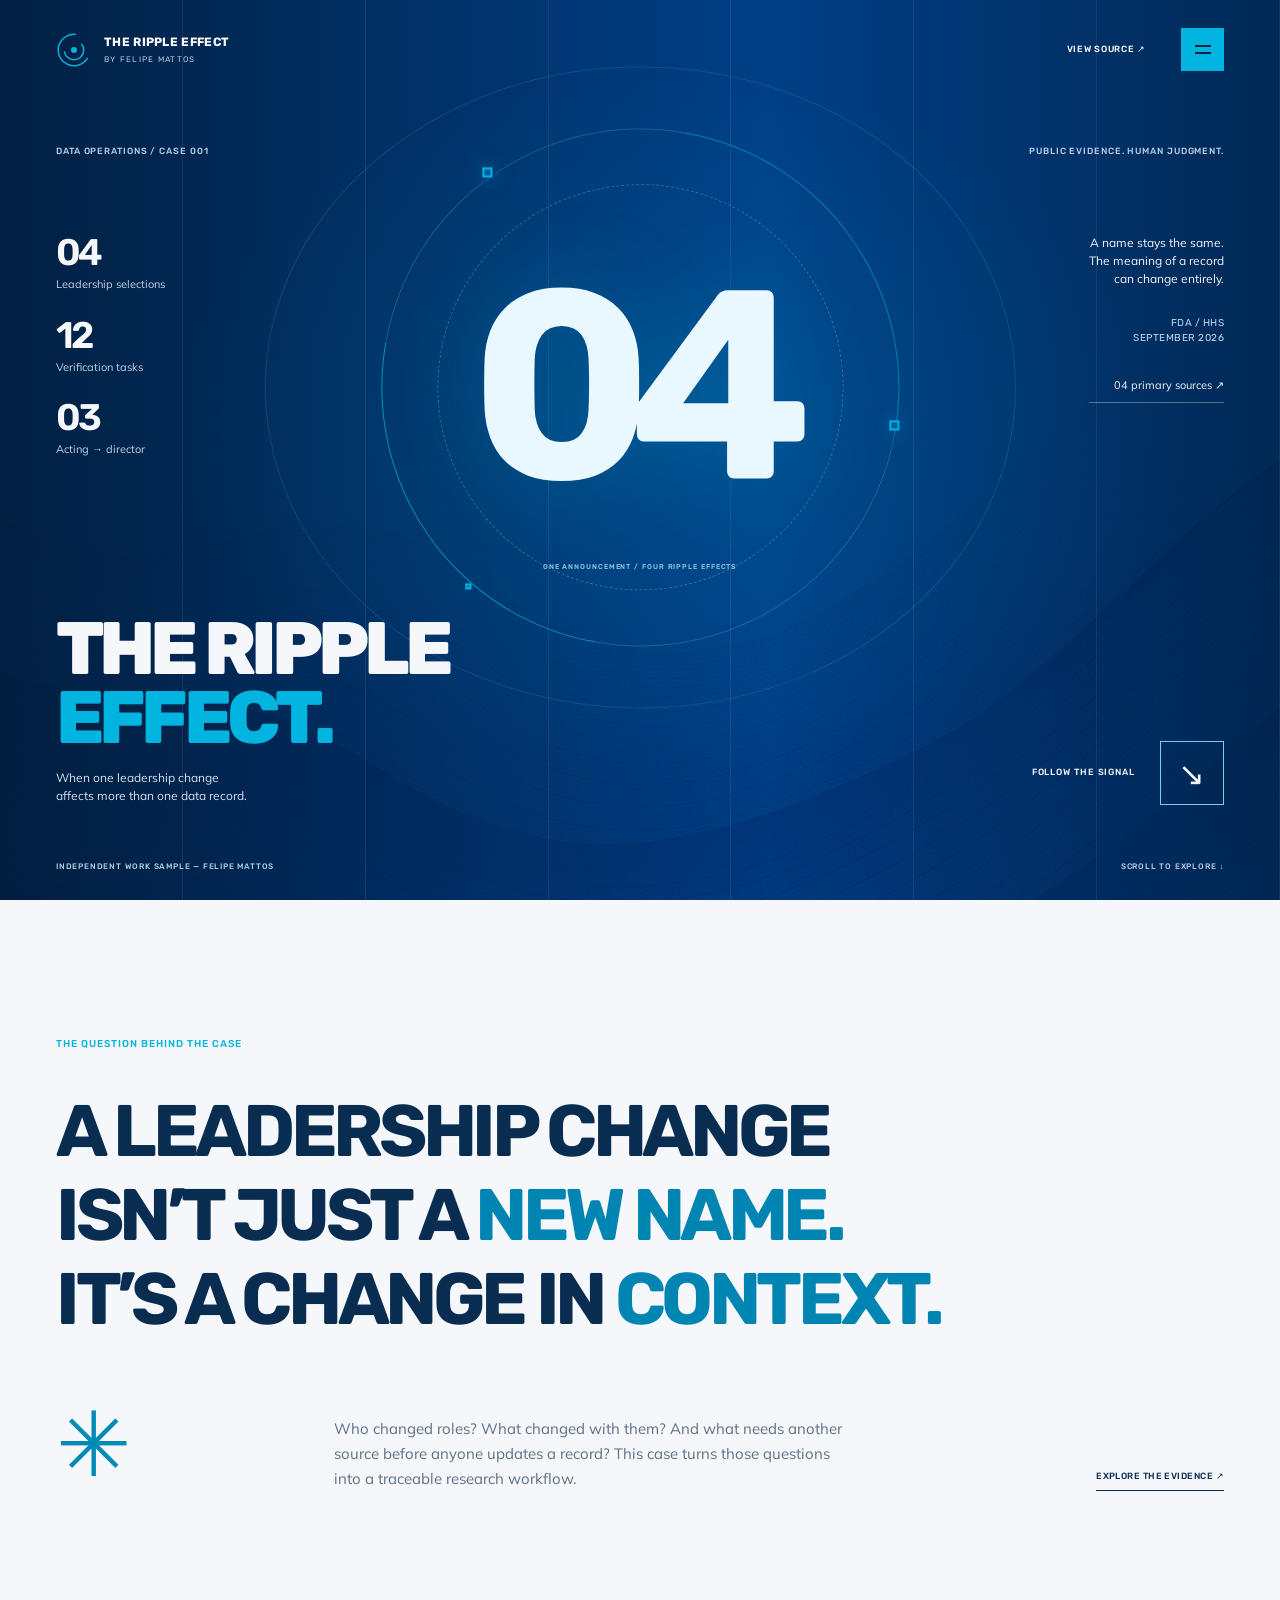
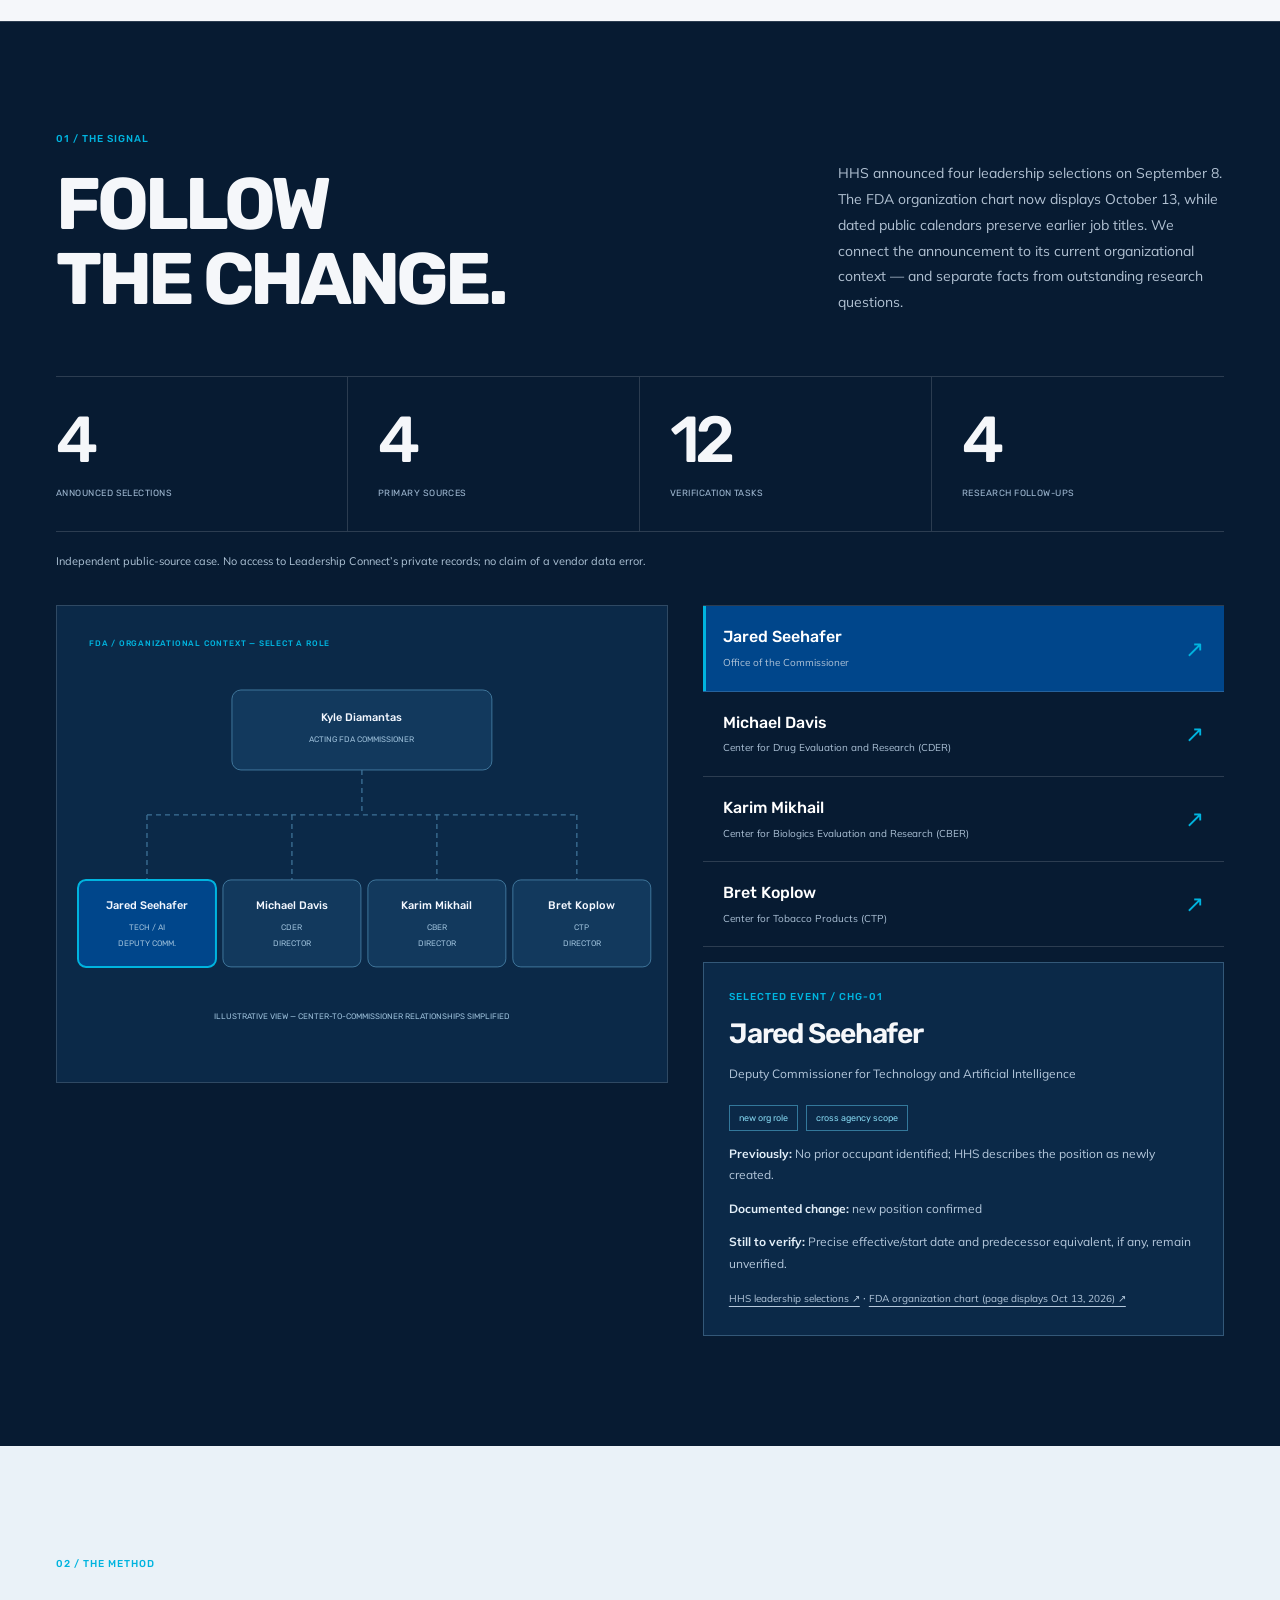
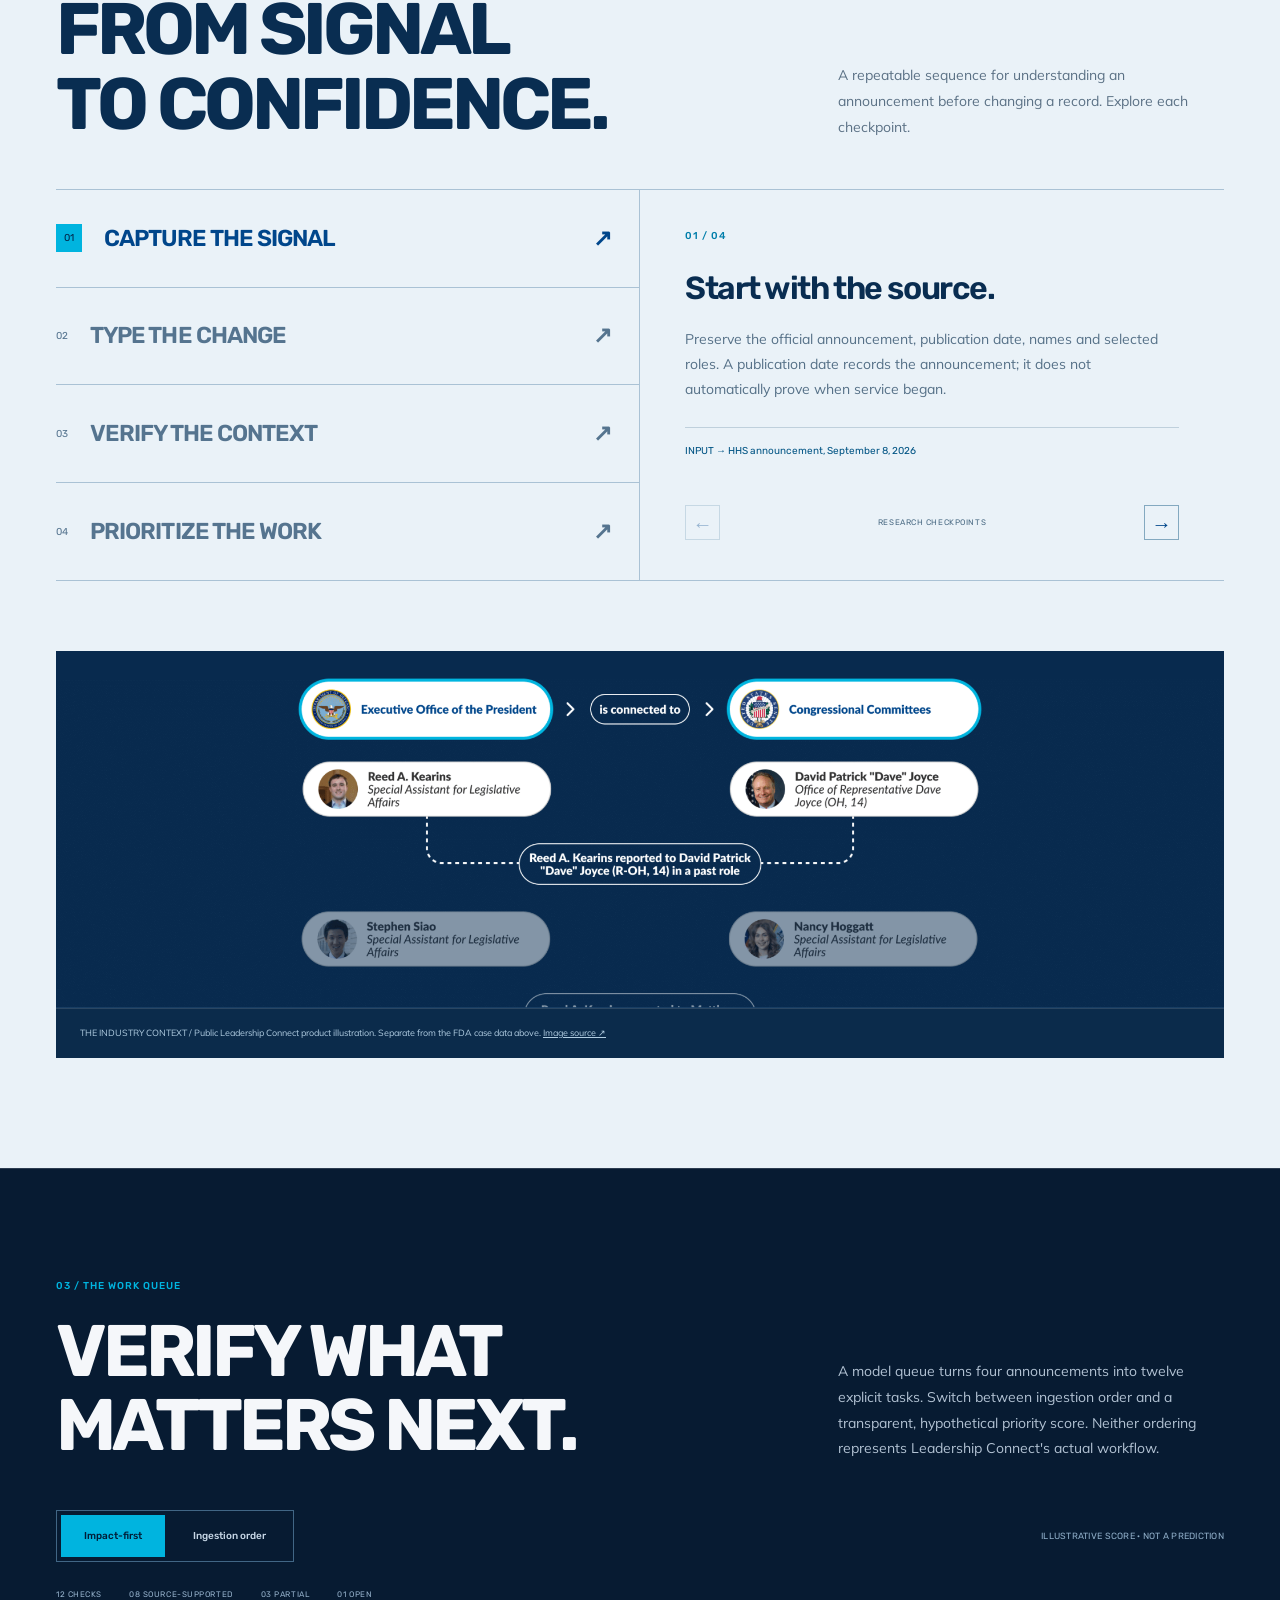
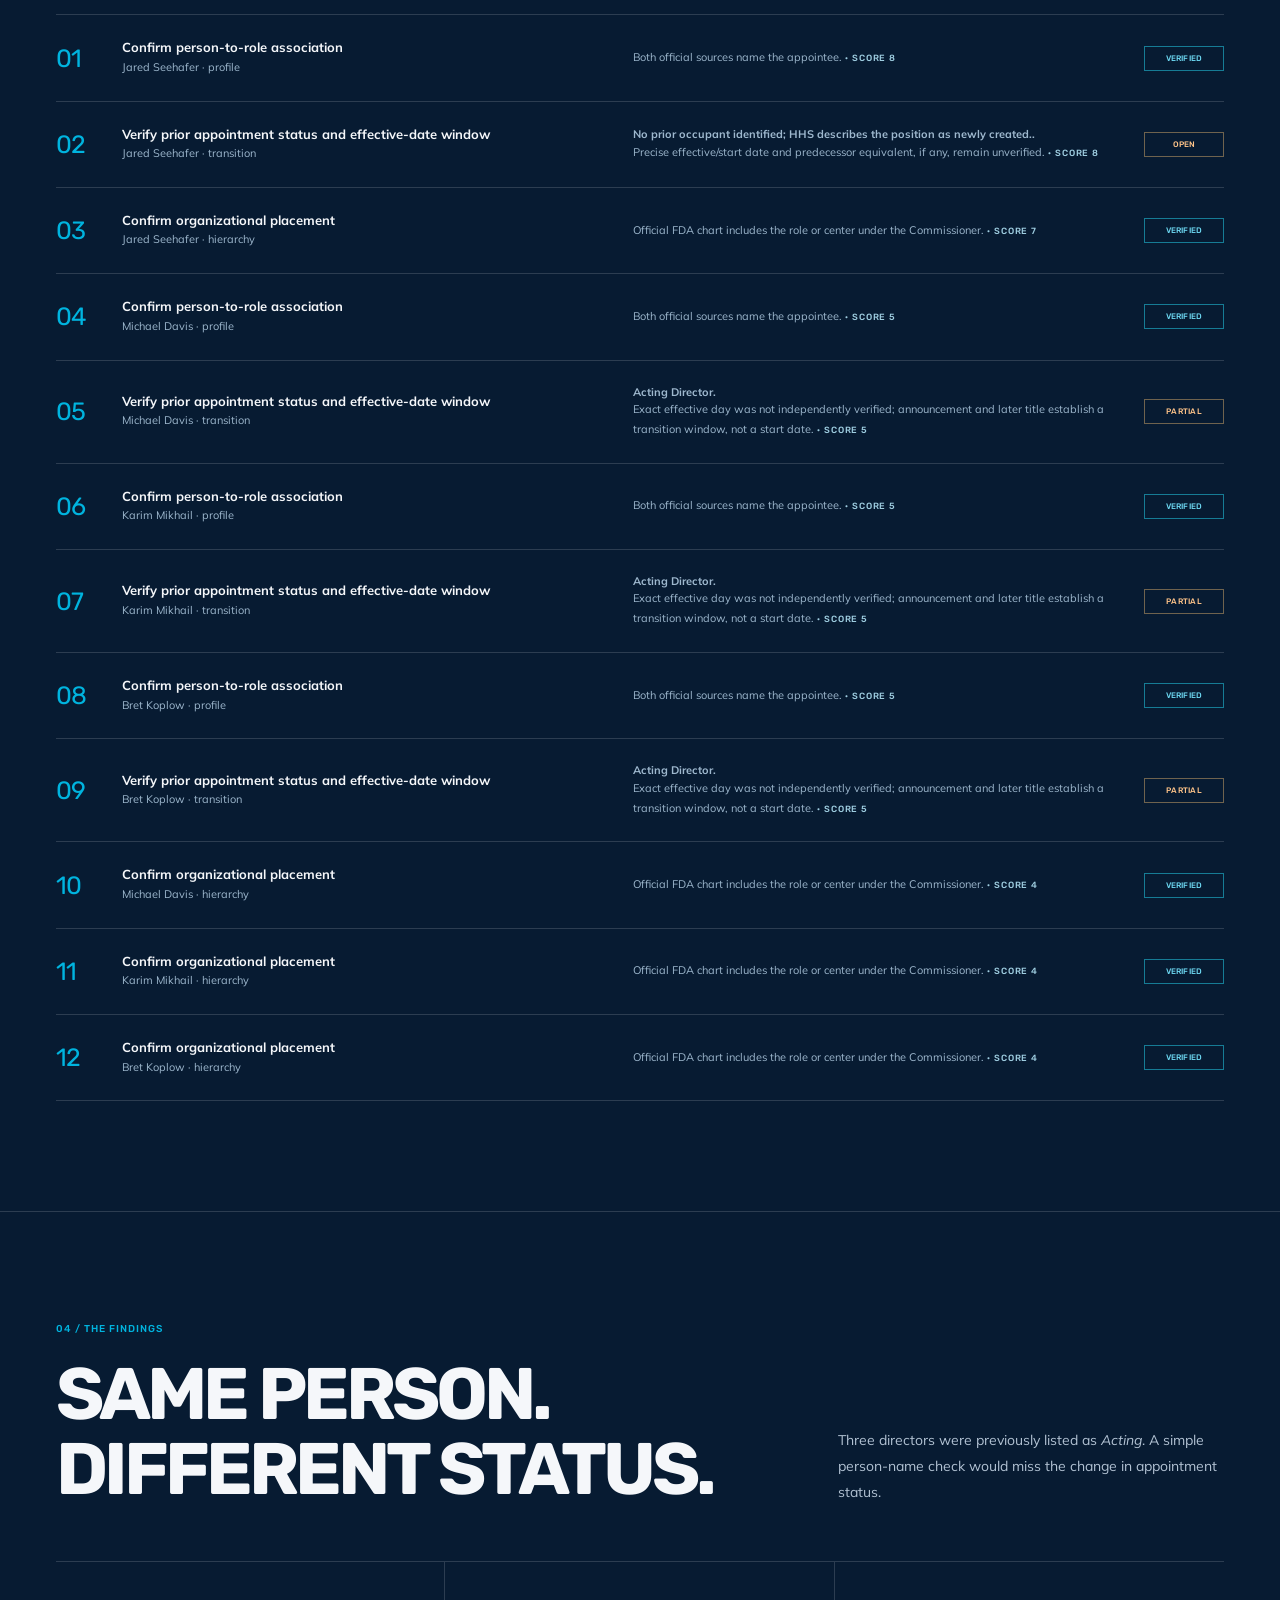
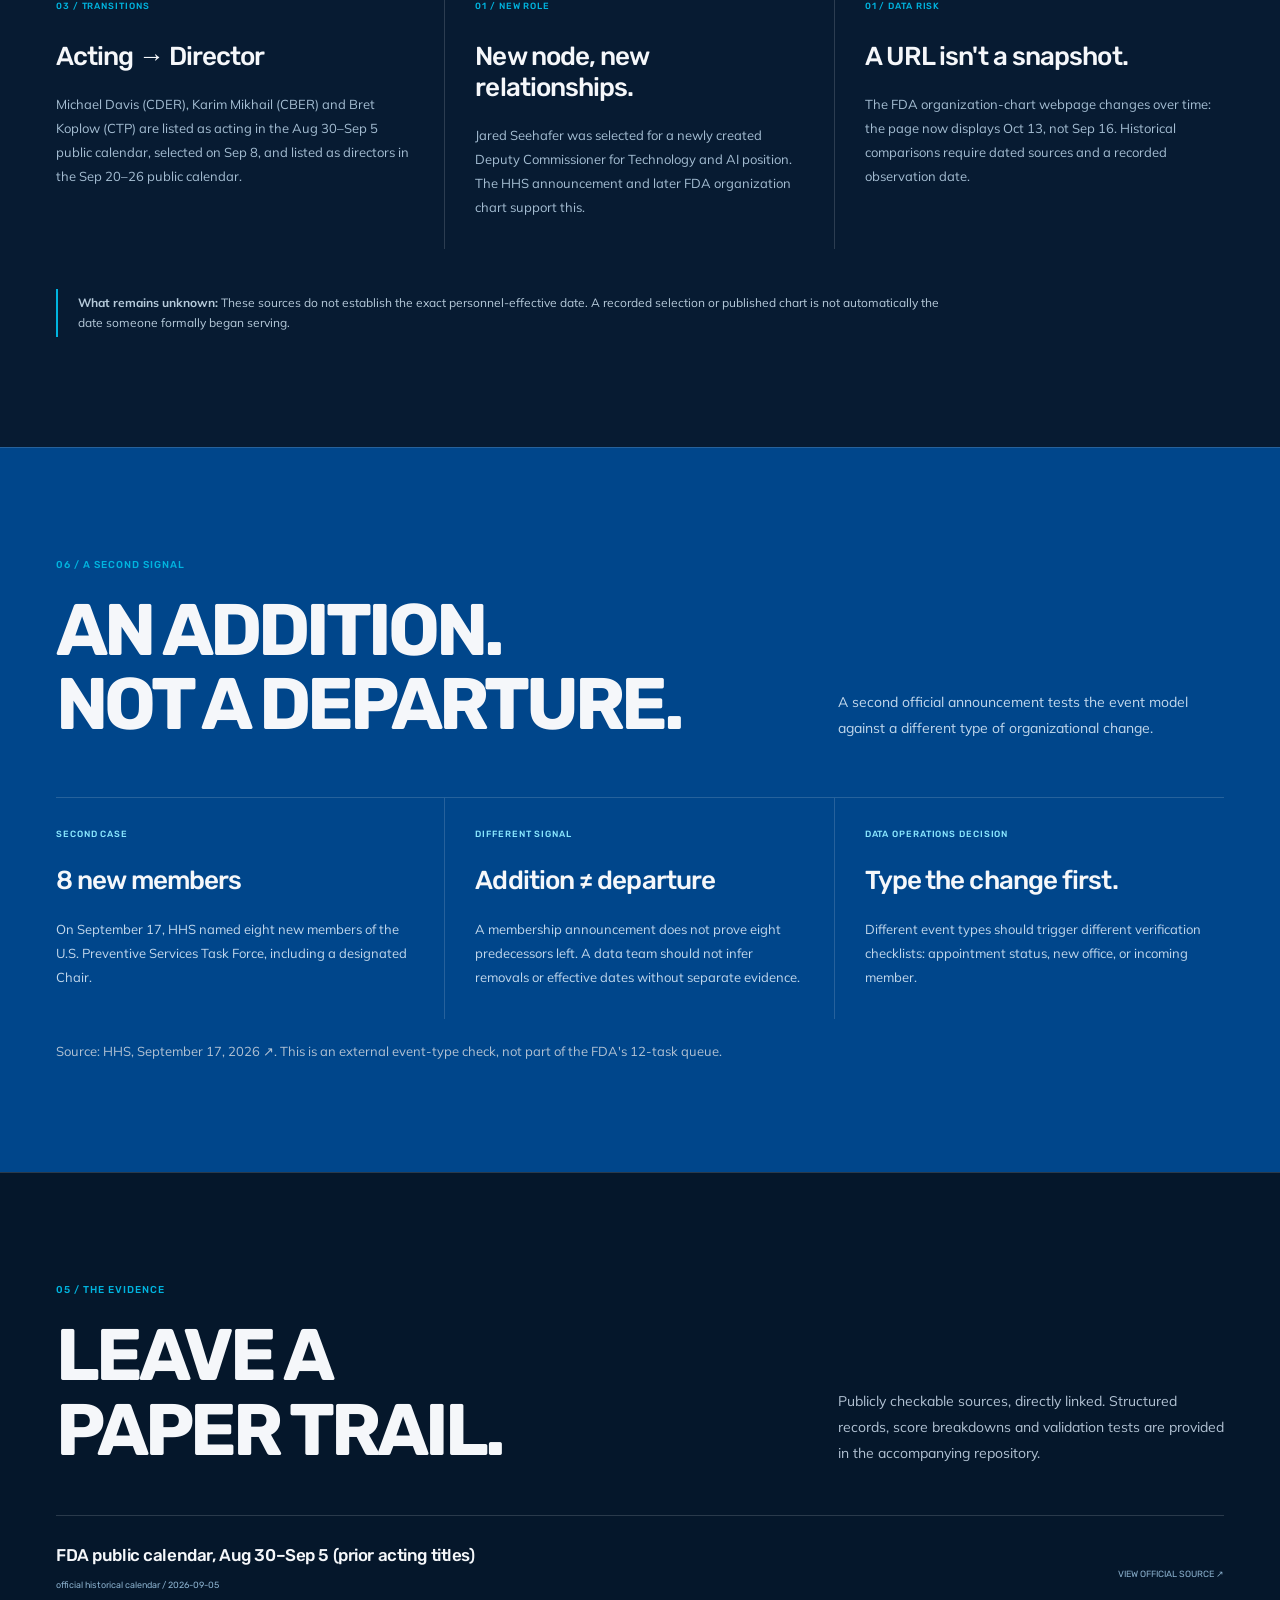
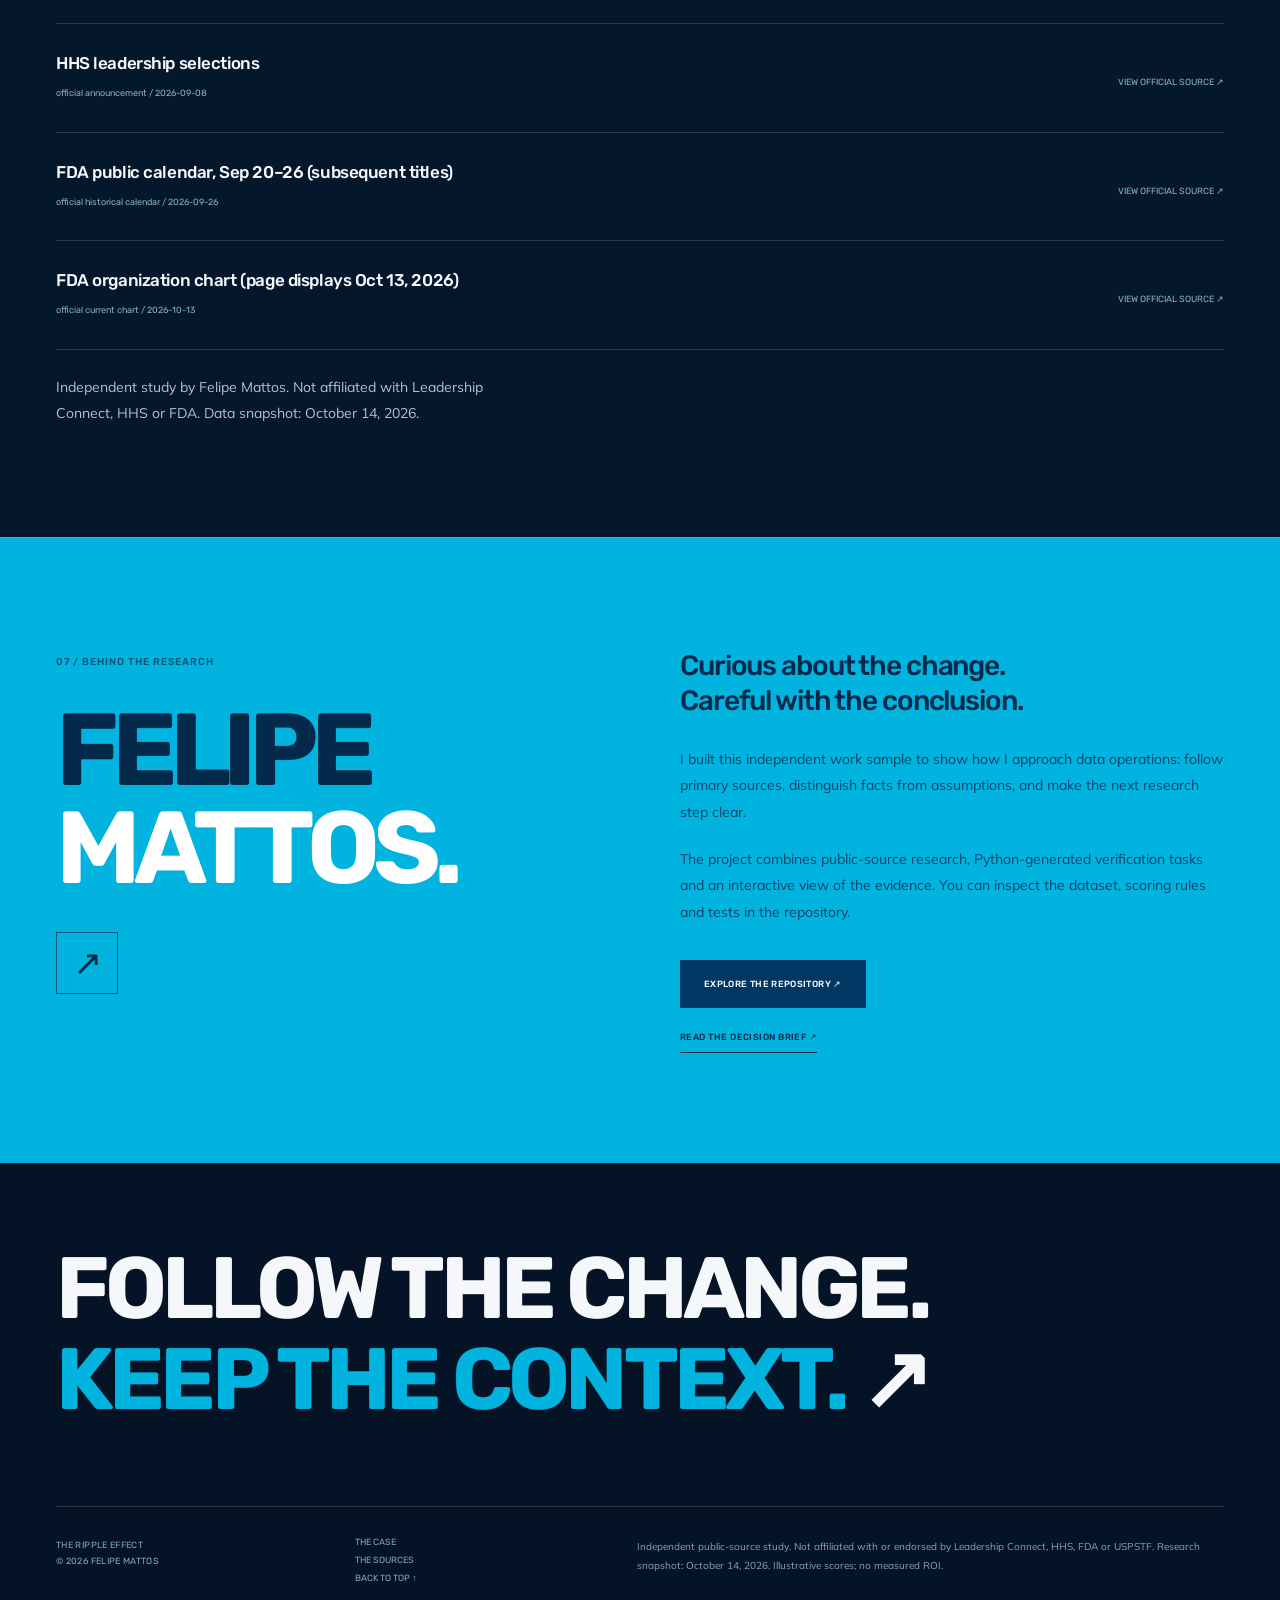
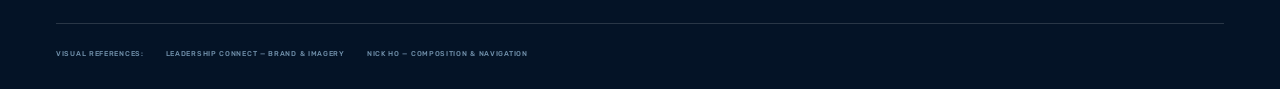
==== commit f7cbc356: "Redesign research portfolio with Leadership Connect branding and immersive chapter navigation" ====
--- a/site/index.html
+++ b/site/index.html
@@ -1,38 +1,17 @@
-<!doctype html>
-<html lang="en">
-<head>
-<meta charset="utf-8"><meta name="viewport" content="width=device-width,initial-scale=1">
-<meta name="description" content="A public-source research case on leadership change propagation and verification priorities. Independent study by Felipe Mattos.">
-<title>The Ripple Effect — Leadership Change Intelligence</title>
-<link rel="preconnect" href="https://fonts.googleapis.com"><link rel="preconnect" href="https://fonts.gstatic.com" crossorigin>
-<link href="https://fonts.googleapis.com/css2?family=DM+Mono:wght@400;500&family=DM+Sans:wght@400;500;600;700&family=Manrope:wght@400;500;600;700;800&display=swap" rel="stylesheet">
-<style>
-:root{--bg:#0a1115;--panel:#111c21;--panel2:#16232a;--line:#31434a;--muted:#a3b3b9;--cream:#f4f1e7;--accent:#b7e66b;--amber:#ecc286}*{box-sizing:border-box}html{scroll-behavior:smooth}body{margin:0;background:var(--bg);color:var(--cream);font:15px/1.65 'DM Sans',sans-serif}a{color:inherit}a:hover{color:var(--accent)}button{font:inherit;cursor:pointer}.shell{width:min(1160px,calc(100% - 48px));margin:auto}.mono,small,.eyebrow{font-family:'DM Mono',monospace}.eyebrow{font-size:11px;letter-spacing:.16em;text-transform:uppercase;color:var(--accent)}header{border-bottom:1px solid var(--line);position:sticky;top:0;background:#0a1115e9;backdrop-filter:blur(16px);z-index:20}.top{height:68px;display:flex;justify-content:space-between;align-items:center;gap:20px}.brand{font-size:18px;font-weight:800;letter-spacing:-.07em;text-decoration:none}.brand i{color:var(--accent);font-style:normal}.nav{display:flex;gap:26px;align-items:center}.nav a{font:11px 'DM Mono',monospace;letter-spacing:.05em;color:var(--muted);text-decoration:none}.nav a:hover{color:var(--cream)}.hero{min-height:590px;padding:112px 0 80px;position:relative;overflow:hidden}.hero:before{content:'';position:absolute;inset:-30% -10% auto 52%;height:670px;border-radius:50%;background:radial-gradient(circle,#b7e66b18,transparent 65%);pointer-events:none}.hero h1{font:800 clamp(58px,10vw,128px)/.99 'Manrope',sans-serif;letter-spacing:-.085em;margin:20px 0 25px;max-width:1000px}.hero h1 span{color:var(--accent)}.intro{font-size:20px;max-width:670px;color:#c3d0d2}.meta{display:flex;gap:15px;flex-wrap:wrap;margin-top:35px}.pill{border:1px solid var(--line);padding:8px 12px;border-radius:20px;color:var(--muted);font:11px 'DM Mono',monospace}.pill strong{color:var(--cream)}.section{padding:85px 0;border-top:1px solid var(--line)}.section-head{display:flex;align-items:start;justify-content:space-between;gap:40px;margin-bottom:35px}h2{font:800 clamp(30px,5vw,53px)/1.12 'Manrope',sans-serif;letter-spacing:-.065em;margin:12px 0}.sub{color:var(--muted);max-width:550px}.metric-row{display:grid;grid-template-columns:repeat(4,1fr);gap:12px}.metric{padding:24px;background:var(--panel);border:1px solid var(--line);border-radius:9px}.metric strong{display:block;font:700 46px/1 'Manrope',sans-serif;letter-spacing:-.07em}.metric span{display:block;color:var(--muted);font:11px 'DM Mono',monospace;margin-top:12px}.notice{background:#b7e66b0c;border:1px solid #b7e66b52;padding:18px 23px;border-radius:8px;color:#d5dfca;margin-top:25px}.case-layout{display:grid;grid-template-columns:1.15fr .85fr;gap:16px}.chart{background:var(--panel);border:1px solid var(--line);border-radius:10px;padding:22px;min-height:440px}.chart svg{width:100%;height:auto}.org-node{fill:#1b2c31;stroke:#5b7078;stroke-width:1.5}.org-node.active{fill:#264136;stroke:var(--accent);stroke-width:2}.org-link{stroke:#4e656d;stroke-width:2}.org-text{font:12px 'DM Sans',sans-serif;fill:var(--cream);text-anchor:middle}.org-sub{font:9px 'DM Mono',monospace;fill:#b1c4c4;text-anchor:middle}.org-click{cursor:pointer;outline:none}.org-click:focus-visible .org-node{stroke:#fff;stroke-width:3}.person-list{display:grid;gap:9px}.person{width:100%;display:flex;text-align:left;justify-content:space-between;align-items:center;gap:16px;background:var(--panel);border:1px solid var(--line);color:var(--cream);padding:16px;border-radius:8px}.person.selected{border-color:var(--accent);background:#1b3028}.person small{display:block;color:var(--muted);font-size:10px}.person .arrow{font-size:19px;color:var(--accent)}.detail{background:var(--panel2);border:1px solid var(--line);border-radius:10px;padding:25px;margin-top:14px}.detail h3{font:700 24px/1.2 'Manrope';letter-spacing:-.04em;margin:7px 0}.detail p{color:var(--muted);margin:9px 0}.detail a{font-size:12px;text-decoration:underline;text-underline-offset:4px}.chips{display:flex;flex-wrap:wrap;gap:8px;margin:16px 0}.chip{font:10px 'DM Mono';color:var(--accent);border:1px solid #668448;padding:5px 9px;border-radius:20px}.controls{display:flex;align-items:center;gap:12px;flex-wrap:wrap}.seg{border:1px solid var(--line);background:var(--panel);padding:5px;border-radius:8px;display:flex;gap:5px}.seg button{background:transparent;color:var(--muted);border:0;padding:9px 15px;border-radius:6px;font:12px 'DM Mono'}.seg button[aria-pressed=true]{background:var(--accent);color:#121e15}.queue{display:grid;gap:8px;margin-top:20px}.task{border:1px solid var(--line);background:var(--panel);padding:16px 18px;border-radius:8px;display:grid;grid-template-columns:52px 1.3fr 1fr 100px;align-items:center;gap:15px}.rank{font:700 24px 'Manrope';color:var(--accent)}.task strong{display:block;line-height:1.4}.task .light{font-size:12px;color:var(--muted)}.status{font:10px 'DM Mono';border:1px solid var(--line);padding:6px;border-radius:20px;text-align:center}.status.open{color:var(--amber);border-color:#9c7b48}.status.known{color:var(--accent);border-color:#658447}.method{display:grid;grid-template-columns:repeat(3,1fr);gap:12px}.step{padding:25px;background:var(--panel);border:1px solid var(--line);border-radius:9px}.step .eyebrow{display:block}.step h3{font:700 20px 'Manrope';letter-spacing:-.04em}.step p{color:var(--muted)}.footer{padding:40px 0;color:var(--muted);font-size:13px}.source-list{display:grid;gap:12px}.source{border:1px solid var(--line);border-radius:8px;padding:20px;display:flex;justify-content:space-between;gap:15px;align-items:center}.source span{color:var(--muted);font:11px 'DM Mono'}@media(max-width:800px){.nav{display:none}.hero{padding:78px 0;min-height:0}.metric-row{grid-template-columns:repeat(2,1fr)}.case-layout{grid-template-columns:1fr}.method{grid-template-columns:1fr}.task{grid-template-columns:36px 1fr 75px}.task .reason{grid-column:2/-1}.section-head{display:block}}@media(max-width:500px){.shell{width:min(100% - 30px,1160px)}.hero h1{font-size:57px}.intro{font-size:17px}.metric strong{font-size:34px}.source{align-items:start;flex-direction:column}.task{padding:12px}.chart{padding:8px;min-height:300px}}@media(prefers-reduced-motion:reduce){html{scroll-behavior:auto}}
-.findings-grid{display:grid;grid-template-columns:repeat(3,1fr);gap:15px;margin:24px 0}.finding{border:1px solid var(--line);border-radius:10px;background:var(--panel);padding:23px}.finding h3{font-size:25px;margin:15px 0}.finding p,.source-warning{color:var(--muted);line-height:1.7}.finding .mono{color:var(--accent)}.source-warning{border-left:3px solid var(--amber);padding-left:16px;margin-top:24px}@media(max-width:750px){.findings-grid{grid-template-columns:1fr}}
-</style>
-</head>
-<body><header><div class="shell top"><a href="#top" class="brand">the ripple effect<i>.</i></a><nav class="nav"><a href="#case">01 / CASE</a><a href="#queue">02 / PRIORITIES</a><a href="#method">03 / METHOD</a><a href="#sources">04 / SOURCES</a></nav><span class="eyebrow">Independent research</span></div></header>
-<main id="top">
-<section class="hero shell"><div class="eyebrow">Data operations / case study 001 / FDA leadership</div><h1>One change.<br><span>More than one</span><br>record.</h1><p class="intro">An evidence-led exploration of how a leadership announcement becomes a traceable, prioritized data verification workflow.</p><div class="meta"><span class="pill">SOURCE / <strong>U.S. FDA & HHS</strong></span><span class="pill">PERIOD / <strong>SEPT 2026</strong></span><span class="pill">AUTHOR / <strong>FELIPE MATTOS</strong></span></div></section>
-<section class="section" id="case"><div class="shell"><div class="section-head"><div><div class="eyebrow">01 / The signal</div><h2>A change with a paper trail.</h2></div><p class="sub">HHS announced four leadership selections on September 8. The FDA organization chart now displays October 13, while dated public calendars preserve earlier job titles. We connect the announcement to its current organizational context — and separate facts from outstanding research questions.</p></div><div class="metric-row"><div class="metric"><strong id="m-events">4</strong><span>ANNOUNCED SELECTIONS</span></div><div class="metric"><strong id="m-sources">2</strong><span>PRIMARY SOURCES</span></div><div class="metric"><strong id="m-checks">12</strong><span>VERIFICATION TASKS</span></div><div class="metric"><strong id="m-open">4</strong><span>RESEARCH FOLLOW-UPS</span></div></div><div class="notice"><strong>What this is not:</strong> We did not audit Leadership Connect's private platform or discover an error in its records. This is an independent public-source workflow demonstration, not evidence of a vendor data-quality failure.</div><div class="case-layout" style="margin-top:26px"><div class="chart"><div class="eyebrow">Public organization map / select a node</div><svg viewBox="0 0 580 380" role="img" aria-label="Interactive illustrative FDA organizational graph connecting the Acting Commissioner to four leadership roles identified by HHS"><path class="org-link" d="M290 100 V145 M75 145 H505 M75 145 V210 M220 145 V210 M365 145 V210 M505 145 V210" fill="none"/><rect x="160" y="20" width="260" height="80" rx="9" class="org-node"/><text x="290" y="51" class="org-text">Kyle Diamantas</text><text x="290" y="72" class="org-sub">ACTING FDA COMMISSIONER</text>
-<g class="org-click" tabindex="0" role="button" aria-label="Select Jared Seehafer" data-id="CHG-01"><rect x="6" y="210" width="138" height="87" rx="8" class="org-node active"/><text x="75" y="239" class="org-text">Jared Seehafer</text><text x="75" y="260" class="org-sub">TECH / AI</text><text x="75" y="276" class="org-sub">DEPUTY COMM.</text></g>
-<g class="org-click" tabindex="0" role="button" aria-label="Select Michael Davis" data-id="CHG-02"><rect x="151" y="210" width="138" height="87" rx="8" class="org-node"/><text x="220" y="239" class="org-text">Michael Davis</text><text x="220" y="260" class="org-sub">CDER</text><text x="220" y="276" class="org-sub">DIRECTOR</text></g>
-<g class="org-click" tabindex="0" role="button" aria-label="Select Karim Mikhail" data-id="CHG-03"><rect x="296" y="210" width="138" height="87" rx="8" class="org-node"/><text x="365" y="239" class="org-text">Karim Mikhail</text><text x="365" y="260" class="org-sub">CBER</text><text x="365" y="276" class="org-sub">DIRECTOR</text></g>
-<g class="org-click" tabindex="0" role="button" aria-label="Select Bret Koplow" data-id="CHG-04"><rect x="441" y="210" width="138" height="87" rx="8" class="org-node"/><text x="510" y="239" class="org-text">Bret Koplow</text><text x="510" y="260" class="org-sub">CTP</text><text x="510" y="276" class="org-sub">DIRECTOR</text></g>
-<text x="290" y="349" class="org-sub">ILLUSTRATIVE VIEW — CENTER-TO-COMMISSIONER RELATIONSHIPS SIMPLIFIED</text></svg></div><div><div id="person-list" class="person-list" aria-label="Select a leader"></div><div class="detail" id="detail" aria-live="polite"></div></div></div></div></section>
-<section class="section" id="queue"><div class="shell"><div class="section-head"><div><div class="eyebrow">02 / The decision</div><h2>What do you verify first?</h2></div><p class="sub">A model queue turns four announcements into twelve explicit tasks. Switch between ingestion order and a transparent, hypothetical priority score. Neither ordering represents Leadership Connect's actual workflow.</p></div><div class="controls"><div class="seg"><button id="btn-priority" type="button" aria-pressed="true">Impact-first</button><button id="btn-fifo" type="button" aria-pressed="false">Ingestion order</button></div><span class="pill" id="queue-label">ILLUSTRATIVE SCORE · NOT A PREDICTION</span></div><div id="task-queue" class="queue" aria-live="polite"></div></div></section>
-<section class="section" id="method"><div class="shell"><div class="section-head"><div><div class="eyebrow">03 / How it works</div><h2>Trace the claim. Then the work.</h2></div><p class="sub">The aim isn't automation for its own sake. It's a repeatable way for an analyst to explain what changed, what is known, what is missing, and why the next check matters.</p></div><div class="method"><div class="step"><span class="eyebrow">01 / Capture</span><h3>Source-first records</h3><p>Extract names and role selections from the dated HHS announcement. Retain direct official links and publication dates for every change.</p></div><div class="step"><span class="eyebrow">02 / Verify</span><h3>Separate evidence from assumptions</h3><p>Cross-check names and current organizational placement against the FDA's September chart. Flag predecessor history and effective-date details for research instead of guessing.</p></div><div class="step"><span class="eyebrow">03 / Prioritize</span><h3>Explain every score</h3><p>Apply a documented heuristic that considers the type of task, hypothesized organizational impact and evidence gaps. No unvalidated claims of time saved.</p></div></div><div class="notice"><strong>What would make this operationally useful?</strong> Historical snapshots, true dependency edges, reviewer effort estimates, client-criticality signals and outcomes of completed reviews. This small case shows a possible method, not a validated production prioritization system.</div></div></section>
-<section class="section" id="findings"><div class="shell"><div class="section-head"><div><div class="eyebrow">04 / Historical evidence</div><h2>The title changed.<br>The person didn't.</h2></div><p class="sub">Three directors were previously listed as <em>Acting</em>. A simple person-name check would miss the change in appointment status.</p></div><div class="findings-grid"><article class="finding"><span class="mono">03 / TRANSITIONS</span><h3>Acting → Director</h3><p>Michael Davis (CDER), Karim Mikhail (CBER) and Bret Koplow (CTP) are listed as acting in the Aug 30–Sep 5 public calendar, selected on Sep 8, and listed as directors in the Sep 20–26 public calendar.</p></article><article class="finding"><span class="mono">01 / NEW ROLE</span><h3>New node, new relationships.</h3><p>Jared Seehafer was selected for a newly created Deputy Commissioner for Technology and AI position. The HHS announcement and later FDA organization chart support this.</p></article><article class="finding"><span class="mono">01 / DATA RISK</span><h3>A URL isn't a snapshot.</h3><p>The FDA organization-chart webpage changes over time: the page now displays Oct 13, not Sep 16. Historical comparisons require dated sources and a recorded observation date.</p></article></div><p class="source-warning"><strong>What remains unknown:</strong> These sources do not establish the exact personnel-effective date. A recorded selection or published chart is not automatically the date someone formally began serving.</p></div></section><section class="section" id="sources"><div class="shell"><div class="section-head"><div><div class="eyebrow">04 / Evidence</div><h2>Every claim has a source.</h2></div><p class="sub">Publicly checkable sources, directly linked. Structured records, score breakdowns and validation tests are provided in the accompanying repository.</p></div><div id="source-list" class="source-list"></div><p class="sub" style="margin-top:25px">Independent study by <a href="https://www.linkedin.com/in/felipervm/">Felipe Mattos</a>. Not affiliated with Leadership Connect, HHS or FDA. Data snapshot: October 14, 2026.</p></div></section>
-<section class="section" id="validation"><div class="shell"><div class="section-head"><div><div class="eyebrow">05 / Outside the FDA</div><h2>Not every appointment<br>is a replacement.</h2></div><p class="section-intro">A second official announcement tests the event model against a different type of organizational change.</p></div><div class="findings-grid"><div class="finding"><div class="eyebrow">SECOND CASE</div><h3>8 new members</h3><p>On September 17, HHS named eight new members of the U.S. Preventive Services Task Force, including a designated Chair.</p></div><div class="finding"><div class="eyebrow">DIFFERENT SIGNAL</div><h3>Addition ≠ departure</h3><p>A membership announcement does not prove eight predecessors left. A data team should not infer removals or effective dates without separate evidence.</p></div><div class="finding"><div class="eyebrow">DATA OPERATIONS DECISION</div><h3>Type the change first.</h3><p>Different event types should trigger different verification checklists: appointment status, new office, or incoming member.</p></div></div><p style="font-size:13px;color:var(--muted);margin-top:22px">Source: <a href="https://www.hhs.gov/press-room/secretary-kennedy-announces-new-us-preventive-services-task-force-members.html" target="_blank" rel="noopener noreferrer">HHS, September 17, 2026 ↗</a>. This is an external event-type check, not part of the FDA's 12-task queue.</p></div></section>
-</main><footer class="footer"><div class="shell">THE RIPPLE EFFECT / PUBLIC-SOURCE STUDY / © 2026 FELIPE MATTOS</div></footer>
-<script type="application/json" id="embedded-case">{"case": {"case_id": "fda-sept-2026", "as_of": "2026-10-14", "agency": "U.S. Food and Drug Administration", "sources": [{"id": "FDA-AUG30", "kind": "official_historical_calendar", "label": "FDA public calendar, Aug 30–Sep 5 (prior acting titles)", "date": "2026-09-05", "url": "https://www.fda.gov/news-events/public-calendar-meetings-fda-officials/public-calendar-august-30-september-5-2026", "note": "Archived week-specific record, lists Davis, Mikhail, Koplow as acting directors."}, {"id": "HHS-SEP08", "kind": "official_announcement", "label": "HHS leadership selections", "date": "2026-09-08", "url": "https://www.hhs.gov/press-room/hhs-announces-key-fda-leadership-selections.html"}, {"id": "FDA-SEP20", "kind": "official_historical_calendar", "label": "FDA public calendar, Sep 20–26 (subsequent titles)", "date": "2026-09-26", "url": "https://www.fda.gov/news-events/public-calendar-meetings-fda-officials/public-calendar-september-20-26-2026", "note": "Week-specific record, lists directors without acting designation."}, {"id": "FDA-OCT13", "kind": "official_current_chart", "label": "FDA organization chart (page displays Oct 13, 2026)", "date": "2026-10-13", "url": "https://www.fda.gov/about-fda/fda-organization-charts/fda-overview-organization-chart-text-version", "note": "LIVING WEBPAGE: the chart URL updates; page date must be checked again if revisited."}], "reporting_manager": {"id": "FDA-COMMISSIONER", "name": "Kyle Diamantas", "role": "Acting Commissioner of Food and Drugs", "evidence": ["FDA-AUG30"], "note": "Official FDA calendar identifies the Acting Commissioner; edges in the visualization are illustrative rather than independently validated direct reporting lines."}, "changes": [{"id": "CHG-01", "person": "Jared Seehafer", "role": "Deputy Commissioner for Technology and Artificial Intelligence", "unit": "Office of the Commissioner", "type": "new_role", "evidence": ["HHS-SEP08", "FDA-OCT13"], "relationships": ["organizational placement shown in FDA overview; direct reporting edge not independently verified"], "risk_tags": ["new_org_role", "cross_agency_scope"], "customer_relevance": 3, "prior_status": "No prior occupant identified; HHS describes the position as newly created.", "transition_status": "new_position_confirmed", "transition_evidence": ["HHS-SEP08"], "unresolved": "Precise effective/start date and predecessor equivalent, if any, remain unverified."}, {"id": "CHG-02", "person": "Michael Davis", "role": "Director, Center for Drug Evaluation and Research", "unit": "Center for Drug Evaluation and Research (CDER)", "type": "leadership_selection", "evidence": ["HHS-SEP08", "FDA-OCT13"], "relationships": ["organizational placement shown in FDA overview; direct reporting edge not independently verified"], "risk_tags": ["center_leadership"], "customer_relevance": 2, "prior_status": "Acting Director", "transition_status": "acting_to_director_confirmed", "transition_evidence": ["FDA-AUG30", "HHS-SEP08", "FDA-SEP20"], "unresolved": "Exact effective day was not independently verified; announcement and later title establish a transition window, not a start date."}, {"id": "CHG-03", "person": "Karim Mikhail", "role": "Director, Center for Biologics Evaluation and Research", "unit": "Center for Biologics Evaluation and Research (CBER)", "type": "leadership_selection", "evidence": ["HHS-SEP08", "FDA-OCT13"], "relationships": ["organizational placement shown in FDA overview; direct reporting edge not independently verified"], "risk_tags": ["center_leadership"], "customer_relevance": 2, "prior_status": "Acting Director", "transition_status": "acting_to_director_confirmed", "transition_evidence": ["FDA-AUG30", "HHS-SEP08", "FDA-SEP20"], "unresolved": "Exact effective day was not independently verified; announcement and later title establish a transition window, not a start date."}, {"id": "CHG-04", "person": "Bret Koplow", "role": "Director, Center for Tobacco Products", "unit": "Center for Tobacco Products (CTP)", "type": "leadership_selection", "evidence": ["HHS-SEP08", "FDA-OCT13"], "relationships": ["organizational placement shown in FDA overview; direct reporting edge not independently verified"], "risk_tags": ["center_leadership"], "customer_relevance": 2, "prior_status": "Acting Director", "transition_status": "acting_to_director_confirmed", "transition_evidence": ["FDA-AUG30", "HHS-SEP08", "FDA-SEP20"], "unresolved": "Exact effective day was not independently verified; announcement and later title establish a transition window, not a start date."}], "research_finding": "Three Acting Director → Director title changes supported by dated FDA calendars and the HHS announcement; one newly created Deputy Commissioner role. Exact personnel-effective dates not established.", "source_caveat": "The organizational chart is a living page. The original v1 attributed a September 16 chart snapshot to a URL that now displays October 13. This version avoids treating that URL as a fixed archived snapshot."}, "tasks": [{"id": "CHG-01-PROFILE", "event_id": "CHG-01", "kind": "profile", "title": "Confirm person-to-role association", "person": "Jared Seehafer", "status": "confirmed", "why": "Both official sources name the appointee.", "research_note": "", "score": 8, "source_ids": ["HHS-SEP08", "FDA-OCT13"], "score_factors": {"task_weight": 4, "impact_assumption": 3, "evidence_gap": 0, "new_role_flag": 1}, "rank_priority": 1, "rank_fifo": 1}, {"id": "CHG-01-HIERARCHY", "event_id": "CHG-01", "kind": "hierarchy", "title": "Confirm organizational placement", "person": "Jared Seehafer", "status": "confirmed", "why": "Official FDA chart includes the role or center under the Commissioner.", "research_note": "", "score": 7, "source_ids": ["HHS-SEP08", "FDA-OCT13"], "score_factors": {"task_weight": 3, "impact_assumption": 3, "evidence_gap": 0, "new_role_flag": 1}, "rank_priority": 3, "rank_fifo": 2}, {"id": "CHG-01-TRANSITION", "event_id": "CHG-01", "kind": "transition", "title": "Verify prior appointment status and effective-date window", "person": "Jared Seehafer", "status": "needs_research", "why": "Precise effective/start date and predecessor equivalent, if any, remain unverified.", "research_note": "No prior occupant identified; HHS describes the position as newly created.", "score": 8, "source_ids": ["HHS-SEP08"], "score_factors": {"task_weight": 2, "impact_assumption": 3, "evidence_gap": 2, "new_role_flag": 1}, "rank_priority": 2, "rank_fifo": 3}, {"id": "CHG-02-PROFILE", "event_id": "CHG-02", "kind": "profile", "title": "Confirm person-to-role association", "person": "Michael Davis", "status": "confirmed", "why": "Both official sources name the appointee.", "research_note": "", "score": 5, "source_ids": ["HHS-SEP08", "FDA-OCT13"], "score_factors": {"task_weight": 4, "impact_assumption": 1, "evidence_gap": 0, "new_role_flag": 0}, "rank_priority": 4, "rank_fifo": 4}, {"id": "CHG-02-HIERARCHY", "event_id": "CHG-02", "kind": "hierarchy", "title": "Confirm organizational placement", "person": "Michael Davis", "status": "confirmed", "why": "Official FDA chart includes the role or center under the Commissioner.", "research_note": "", "score": 4, "source_ids": ["HHS-SEP08", "FDA-OCT13"], "score_factors": {"task_weight": 3, "impact_assumption": 1, "evidence_gap": 0, "new_role_flag": 0}, "rank_priority": 10, "rank_fifo": 5}, {"id": "CHG-02-TRANSITION", "event_id": "CHG-02", "kind": "transition", "title": "Verify prior appointment status and effective-date window", "person": "Michael Davis", "status": "partial", "why": "Exact effective day was not independently verified; announcement and later title establish a transition window, not a start date.", "research_note": "Acting Director", "score": 5, "source_ids": ["FDA-AUG30", "HHS-SEP08", "FDA-SEP20"], "score_factors": {"task_weight": 2, "impact_assumption": 1, "evidence_gap": 2, "new_role_flag": 0}, "rank_priority": 5, "rank_fifo": 6}, {"id": "CHG-03-PROFILE", "event_id": "CHG-03", "kind": "profile", "title": "Confirm person-to-role association", "person": "Karim Mikhail", "status": "confirmed", "why": "Both official sources name the appointee.", "research_note": "", "score": 5, "source_ids": ["HHS-SEP08", "FDA-OCT13"], "score_factors": {"task_weight": 4, "impact_assumption": 1, "evidence_gap": 0, "new_role_flag": 0}, "rank_priority": 6, "rank_fifo": 7}, {"id": "CHG-03-HIERARCHY", "event_id": "CHG-03", "kind": "hierarchy", "title": "Confirm organizational placement", "person": "Karim Mikhail", "status": "confirmed", "why": "Official FDA chart includes the role or center under the Commissioner.", "research_note": "", "score": 4, "source_ids": ["HHS-SEP08", "FDA-OCT13"], "score_factors": {"task_weight": 3, "impact_assumption": 1, "evidence_gap": 0, "new_role_flag": 0}, "rank_priority": 11, "rank_fifo": 8}, {"id": "CHG-03-TRANSITION", "event_id": "CHG-03", "kind": "transition", "title": "Verify prior appointment status and effective-date window", "person": "Karim Mikhail", "status": "partial", "why": "Exact effective day was not independently verified; announcement and later title establish a transition window, not a start date.", "research_note": "Acting Director", "score": 5, "source_ids": ["FDA-AUG30", "HHS-SEP08", "FDA-SEP20"], "score_factors": {"task_weight": 2, "impact_assumption": 1, "evidence_gap": 2, "new_role_flag": 0}, "rank_priority": 7, "rank_fifo": 9}, {"id": "CHG-04-PROFILE", "event_id": "CHG-04", "kind": "profile", "title": "Confirm person-to-role association", "person": "Bret Koplow", "status": "confirmed", "why": "Both official sources name the appointee.", "research_note": "", "score": 5, "source_ids": ["HHS-SEP08", "FDA-OCT13"], "score_factors": {"task_weight": 4, "impact_assumption": 1, "evidence_gap": 0, "new_role_flag": 0}, "rank_priority": 8, "rank_fifo": 10}, {"id": "CHG-04-HIERARCHY", "event_id": "CHG-04", "kind": "hierarchy", "title": "Confirm organizational placement", "person": "Bret Koplow", "status": "confirmed", "why": "Official FDA chart includes the role or center under the Commissioner.", "research_note": "", "score": 4, "source_ids": ["HHS-SEP08", "FDA-OCT13"], "score_factors": {"task_weight": 3, "impact_assumption": 1, "evidence_gap": 0, "new_role_flag": 0}, "rank_priority": 12, "rank_fifo": 11}, {"id": "CHG-04-TRANSITION", "event_id": "CHG-04", "kind": "transition", "title": "Verify prior appointment status and effective-date window", "person": "Bret Koplow", "status": "partial", "why": "Exact effective day was not independently verified; announcement and later title establish a transition window, not a start date.", "research_note": "Acting Director", "score": 5, "source_ids": ["FDA-AUG30", "HHS-SEP08", "FDA-SEP20"], "score_factors": {"task_weight": 2, "impact_assumption": 1, "evidence_gap": 2, "new_role_flag": 0}, "rank_priority": 9, "rank_fifo": 12}], "summary": {"official_sources": 4, "announced_selections": 4, "verification_tasks": 12, "source_supported_checks": 8, "open_research_tasks": 1, "partial_checks": 3, "documented_transition_patterns": 3}, "disclaimer": "Public-source exercise. No access to Leadership Connect data, no inferred defects, no verified internal ROI.", "method": "Scores are illustrative editorial priorities, not an empirically validated risk model."}</script>
-<script>
-let model=null,selected='CHG-01',ordering='priority';
-const $=id=>document.getElementById(id);
-const esc=s=>String(s).replace(/[&<>"']/g,c=>({'&':'&amp;','<':'&lt;','>':'&gt;','"':'&quot;',"'":'&#39;'}[c]));
-function displayPeople(){const cs=model.case.changes;$('person-list').innerHTML=cs.map((e,i)=>`<button type="button" class="person ${e.id===selected?'selected':''}" data-event="${e.id}"><span><strong>${esc(e.person)}</strong><small>${esc(e.unit)}</small></span><span class="arrow">↗</span></button>`).join('');document.querySelectorAll('[data-event]').forEach(b=>b.addEventListener('click',()=>select(b.dataset.event)));document.querySelectorAll('.org-click').forEach(g=>g.querySelector('.org-node').classList.toggle('active',g.dataset.id===selected));const e=cs.find(x=>x.id===selected);let sourceList=[...new Set([...e.evidence,...e.transition_evidence])].map(id=>model.case.sources.find(s=>s.id===id)).filter(Boolean);$('detail').innerHTML=`<div class="eyebrow">Selected event / ${esc(e.id)}</div><h3>${esc(e.person)}</h3><p>${esc(e.role)}</p><div class="chips">${e.risk_tags.map(x=>`<span class="chip">${esc(x.replaceAll('_',' '))}</span>`).join('')}</div><p><strong>Previously:</strong> ${esc(e.prior_status)}</p><p><strong>Documented change:</strong> ${esc(e.transition_status.replaceAll("_"," "))}</p><p><strong>Still to verify:</strong> ${esc(e.unresolved)}</p><p>${sourceList.map(s=>`<a href="${s.url}" target="_blank" rel="noopener noreferrer">${esc(s.label)} ↗</a>`).join(' · ')}</p>`;}
-function select(id){selected=id;displayPeople();}
-function displayQueue(){let ts=[...model.tasks].sort((a,b)=>ordering==='priority'?a.rank_priority-b.rank_priority:a.rank_fifo-b.rank_fifo);$('task-queue').innerHTML=ts.map((t,i)=>`<article class="task"><div class="rank">${String(i+1).padStart(2,'0')}</div><div><strong>${esc(t.title)}</strong><div class="light">${esc(t.person)} · ${esc(t.kind)}</div></div><div class="reason light">${t.research_note?`<strong>${esc(t.research_note)}.</strong> `:''}${esc(t.why)} <span class="mono">${ordering==='priority'?`· score ${t.score}`:''}</span></div><div class="status ${t.status==='confirmed'?'known':'open'}">${t.status==='confirmed'?'VERIFIED':t.status==='partial'?'PARTIAL':'OPEN'}</div></article>`).join('');$('btn-priority').setAttribute('aria-pressed',String(ordering==='priority'));$('btn-fifo').setAttribute('aria-pressed',String(ordering==='fifo'));$('queue-label').textContent=ordering==='priority'?'ILLUSTRATIVE SCORE · NOT A PREDICTION':'INGESTION ORDER · NOT A BASELINE MEASUREMENT';}
-function init(m){model=m;const s=m.summary;$('m-events').textContent=s.announced_selections;$('m-sources').textContent=s.official_sources;$('m-checks').textContent=s.verification_tasks;$('m-open').textContent=s.open_research_tasks+s.partial_checks;$('source-list').innerHTML=m.case.sources.map(s=>`<a class="source" href="${s.url}" target="_blank" rel="noopener noreferrer"><div><strong>${esc(s.label)}</strong><br><span>${esc(s.kind.replaceAll('_',' '))} / ${esc(s.date)}</span></div><span>VIEW OFFICIAL SOURCE ↗</span></a>`).join('');displayPeople();displayQueue();document.querySelectorAll('.org-click').forEach(g=>{g.addEventListener('click',()=>select(g.dataset.id));g.addEventListener('keydown',e=>{if(e.key==='Enter'||e.key===' '){e.preventDefault();select(g.dataset.id)}})});$('btn-priority').addEventListener('click',()=>{ordering='priority';displayQueue()});$('btn-fifo').addEventListener('click',()=>{ordering='fifo';displayQueue()})}
-try { init(JSON.parse($('embedded-case').textContent)); } catch(e) { $('person-list').textContent='Dataset unavailable. See case.json and the README.'; $('task-queue').textContent=e.message; }
-</script></body></html>+<!doctype html>
+<html lang="en"><head><meta charset="utf-8"><meta name="viewport" content="width=device-width,initial-scale=1"><meta name="theme-color" content="#00468b"><meta name="description" content="The Ripple Effect: Felipe Mattos’s independent leadership change intelligence case. Explore public evidence, organizational context and a transparent verification workflow."><title>The Ripple Effect — Leadership Change Intelligence | Felipe Mattos</title><link rel="preconnect" href="https://fonts.googleapis.com"><link rel="preconnect" href="https://fonts.gstatic.com" crossorigin><link href="https://fonts.googleapis.com/css2?family=Rubik:wght@400;500;600;700;800;900&family=Mulish:wght@400;500;600;700&display=swap" rel="stylesheet"><link rel="stylesheet" href="styles.css"><script src="app.js" defer></script></head><body>
+<a class="skip" href="#case">Skip to the interactive case</a><div class="reading-progress" aria-hidden="true"></div>
+<header class="site-header"><a class="brand" href="#top" aria-label="The Ripple Effect, back to start"><svg viewBox="0 0 48 48" aria-hidden="true"><circle cx="24" cy="24" r="4" fill="currentColor"/><circle cx="24" cy="24" r="13" fill="none" stroke="currentColor" stroke-width="2" stroke-dasharray="48 34" transform="rotate(-40 24 24)"/><circle cx="24" cy="24" r="21" fill="none" stroke="currentColor" stroke-width="2" stroke-dasharray="90 42" transform="rotate(30 24 24)"/></svg><span>THE RIPPLE EFFECT<small>BY FELIPE MATTOS</small></span></a><div class="header-right"><a href="https://github.com/felipervm/leadership-change-intelligence" target="_blank" rel="noopener" class="header-source">VIEW SOURCE ↗</a><button type="button" class="menu-toggle" aria-label="Open navigation" aria-expanded="false" aria-controls="site-menu"><span></span><span></span></button></div></header>
+<dialog id="site-menu" class="menu-overlay" aria-label="Site navigation"><a href="#top" class="menu-brand" aria-label="The Ripple Effect, back to start">THE RIPPLE EFFECT<span>INDEPENDENT RESEARCH / FELIPE MATTOS</span></a><div class="menu-inner"><p class="eyebrow">EXPLORE THE CASE</p><nav aria-label="Main navigation"><a href="#case"><small>01</small>THE SIGNAL<span>↗</span></a><a href="#method"><small>02</small>THE METHOD<span>↗</span></a><a href="#queue"><small>03</small>THE QUEUE<span>↗</span></a><a href="#sources"><small>04</small>THE EVIDENCE<span>↗</span></a><a href="#about"><small>05</small>THE ANALYST<span>↗</span></a></nav><div class="menu-foot"><span>INDEPENDENT RESEARCH / 2026</span><a href="https://www.linkedin.com/in/felipervm/" target="_blank" rel="noopener">LINKEDIN ↗</a></div></div></dialog>
+<main id="top"><section class="hero" aria-labelledby="hero-title"><div class="hero-bg" aria-hidden="true"></div><div class="grid-lines" aria-hidden="true"></div><div class="hero-topline"><span>DATA OPERATIONS / CASE 001</span><span>PUBLIC EVIDENCE. HUMAN JUDGMENT.</span></div><div class="hero-side hero-left"><div><b>04</b><span>Leadership selections</span></div><div><b>12</b><span>Verification tasks</span></div><div><b>03</b><span>Acting → director</span></div></div><div class="hero-number" aria-hidden="true"><span class="orbit orbit-one"></span><span class="orbit orbit-two"></span><span class="orbit orbit-three"></span><span class="number">04</span><span class="number-label">ONE ANNOUNCEMENT / FOUR RIPPLE EFFECTS</span><i class="node node-one"></i><i class="node node-two"></i><i class="node node-three"></i></div><div class="hero-side hero-right"><p>A name stays the same.<br>The meaning of a record<br>can change entirely.</p><span>FDA / HHS<br>SEPTEMBER 2026</span><a href="#sources">04 primary sources ↗</a></div><div class="hero-bottom"><div><h1 id="hero-title">THE RIPPLE<br><span>EFFECT.</span></h1><p>When one leadership change<br>affects more than one data record.</p></div><a class="hero-enter" href="#case"><span>FOLLOW THE SIGNAL</span><b>↘</b></a></div><div class="hero-caption"><span>INDEPENDENT WORK SAMPLE — FELIPE MATTOS</span><span>SCROLL TO EXPLORE ↓</span></div></section>
+<section class="manifesto"><div class="shell"><span class="eyebrow">THE QUESTION BEHIND THE CASE</span><h2>A LEADERSHIP CHANGE<br>ISN’T JUST A <span>NEW NAME.</span><br>IT’S A CHANGE IN <span>CONTEXT.</span></h2><div class="manifesto-bottom"><span class="cross">✳</span><p>Who changed roles? What changed with them? And what needs another source before anyone updates a record? This case turns those questions into a traceable research workflow.</p><a class="text-link" href="#case">EXPLORE THE EVIDENCE ↗</a></div></div></section><section class="section" id="case"><div class="shell"><div class="section-head"><div><div class="eyebrow">01 / THE SIGNAL</div><h2>FOLLOW<br>THE CHANGE.</h2></div><p class="sub">HHS announced four leadership selections on September 8. The FDA organization chart now displays October 13, while dated public calendars preserve earlier job titles. We connect the announcement to its current organizational context — and separate facts from outstanding research questions.</p></div><div class="metric-row"><div class="metric"><strong id="m-events">4</strong><span>ANNOUNCED SELECTIONS</span></div><div class="metric"><strong id="m-sources">4</strong><span>PRIMARY SOURCES</span></div><div class="metric"><strong id="m-checks">12</strong><span>VERIFICATION TASKS</span></div><div class="metric"><strong id="m-open">4</strong><span>RESEARCH FOLLOW-UPS</span></div></div><p class="case-note">Independent public-source case. No access to Leadership Connect’s private records; no claim of a vendor data error.</p><div class="case-layout" style="margin-top:26px"><div class="chart"><div class="eyebrow">FDA / ORGANIZATIONAL CONTEXT — SELECT A ROLE</div><svg viewBox="0 0 580 380" role="group" aria-label="Interactive illustrative FDA organizational graph connecting the Acting Commissioner to four leadership roles identified by HHS"><path class="org-link" d="M290 100 V145 M75 145 H505 M75 145 V210 M220 145 V210 M365 145 V210 M505 145 V210" fill="none"/><rect x="160" y="20" width="260" height="80" rx="9" class="org-node"/><text x="290" y="51" class="org-text">Kyle Diamantas</text><text x="290" y="72" class="org-sub">ACTING FDA COMMISSIONER</text>
+<g class="org-click" tabindex="0" role="button" aria-label="Select Jared Seehafer" data-id="CHG-01"><rect x="6" y="210" width="138" height="87" rx="8" class="org-node active"/><text x="75" y="239" class="org-text">Jared Seehafer</text><text x="75" y="260" class="org-sub">TECH / AI</text><text x="75" y="276" class="org-sub">DEPUTY COMM.</text></g>
+<g class="org-click" tabindex="0" role="button" aria-label="Select Michael Davis" data-id="CHG-02"><rect x="151" y="210" width="138" height="87" rx="8" class="org-node"/><text x="220" y="239" class="org-text">Michael Davis</text><text x="220" y="260" class="org-sub">CDER</text><text x="220" y="276" class="org-sub">DIRECTOR</text></g>
+<g class="org-click" tabindex="0" role="button" aria-label="Select Karim Mikhail" data-id="CHG-03"><rect x="296" y="210" width="138" height="87" rx="8" class="org-node"/><text x="365" y="239" class="org-text">Karim Mikhail</text><text x="365" y="260" class="org-sub">CBER</text><text x="365" y="276" class="org-sub">DIRECTOR</text></g>
+<g class="org-click" tabindex="0" role="button" aria-label="Select Bret Koplow" data-id="CHG-04"><rect x="441" y="210" width="138" height="87" rx="8" class="org-node"/><text x="510" y="239" class="org-text">Bret Koplow</text><text x="510" y="260" class="org-sub">CTP</text><text x="510" y="276" class="org-sub">DIRECTOR</text></g>
+<text x="290" y="349" class="org-sub">ILLUSTRATIVE VIEW — CENTER-TO-COMMISSIONER RELATIONSHIPS SIMPLIFIED</text></svg></div><div><div id="person-list" class="person-list" aria-label="Select a leader"></div><div class="detail" id="detail" aria-live="polite" aria-atomic="true"></div></div></div></div></section>
+<section class="method-section" id="method"><div class="shell"><div class="section-head"><div><div class="eyebrow">02 / THE METHOD</div><h2>FROM SIGNAL<br>TO CONFIDENCE.</h2></div><p class="sub">A repeatable sequence for understanding an announcement before changing a record. Explore each checkpoint.</p></div><div class="method-layout"><div class="method-tabs" role="tablist" aria-label="Research checkpoints"><button role="tab" type="button" id="method-tab-0" aria-controls="method-panel" aria-selected="true" data-step="0"><span>01</span>CAPTURE THE SIGNAL<i>↗</i></button><button role="tab" type="button" id="method-tab-1" aria-controls="method-panel" aria-selected="false" tabindex="-1" data-step="1"><span>02</span>TYPE THE CHANGE<i>↗</i></button><button role="tab" type="button" id="method-tab-2" aria-controls="method-panel" aria-selected="false" tabindex="-1" data-step="2"><span>03</span>VERIFY THE CONTEXT<i>↗</i></button><button role="tab" type="button" id="method-tab-3" aria-controls="method-panel" aria-selected="false" tabindex="-1" data-step="3"><span>04</span>PRIORITIZE THE WORK<i>↗</i></button></div><article id="method-panel" class="method-panel" role="tabpanel" aria-labelledby="method-tab-0" tabindex="0"><span id="method-count">01 / 04</span><h3 id="method-title">Start with the source.</h3><p id="method-copy">Preserve the official announcement, publication date, names and selected roles. A publication date records the announcement; it does not automatically prove when service began.</p><div class="method-example" id="method-example">INPUT → HHS announcement, September 8, 2026</div><div class="method-pagination"><button type="button" id="method-prev" aria-label="Previous checkpoint" disabled>←</button><span>RESEARCH CHECKPOINTS</span><button type="button" id="method-next" aria-label="Next checkpoint">→</button></div></article></div><figure class="brand-context"><img src="assets/stakeholder-map.webp" alt="Leadership Connect’s public illustration of relationships between government organizations and professionals" width="2048" height="626" loading="lazy"><figcaption>THE INDUSTRY CONTEXT / Public Leadership Connect product illustration. Separate from the FDA case data above. <a href="https://leadershipconnect.io/government-intelligence/" target="_blank" rel="noopener">Image source ↗</a></figcaption></figure></div></section><section class="section" id="queue"><div class="shell"><div class="section-head"><div><div class="eyebrow">03 / THE WORK QUEUE</div><h2>VERIFY WHAT<br>MATTERS NEXT.</h2></div><p class="sub">A model queue turns four announcements into twelve explicit tasks. Switch between ingestion order and a transparent, hypothetical priority score. Neither ordering represents Leadership Connect's actual workflow.</p></div><div class="controls"><div class="seg"><button id="btn-priority" type="button" aria-pressed="true">Impact-first</button><button id="btn-fifo" type="button" aria-pressed="false">Ingestion order</button></div><span class="pill" id="queue-label">ILLUSTRATIVE SCORE · NOT A PREDICTION</span></div><div class="queue-summary"><span>12 CHECKS</span><span>08 SOURCE-SUPPORTED</span><span>03 PARTIAL</span><span>01 OPEN</span></div><div id="task-queue" class="queue" aria-live="polite"></div></div></section>
+<section class="section" id="findings"><div class="shell"><div class="section-head"><div><div class="eyebrow">04 / THE FINDINGS</div><h2>SAME PERSON.<br>DIFFERENT STATUS.</h2></div><p class="sub">Three directors were previously listed as <em>Acting</em>. A simple person-name check would miss the change in appointment status.</p></div><div class="findings-grid"><article class="finding"><span class="mono">03 / TRANSITIONS</span><h3>Acting → Director</h3><p>Michael Davis (CDER), Karim Mikhail (CBER) and Bret Koplow (CTP) are listed as acting in the Aug 30–Sep 5 public calendar, selected on Sep 8, and listed as directors in the Sep 20–26 public calendar.</p></article><article class="finding"><span class="mono">01 / NEW ROLE</span><h3>New node, new relationships.</h3><p>Jared Seehafer was selected for a newly created Deputy Commissioner for Technology and AI position. The HHS announcement and later FDA organization chart support this.</p></article><article class="finding"><span class="mono">01 / DATA RISK</span><h3>A URL isn't a snapshot.</h3><p>The FDA organization-chart webpage changes over time: the page now displays Oct 13, not Sep 16. Historical comparisons require dated sources and a recorded observation date.</p></article></div><p class="source-warning"><strong>What remains unknown:</strong> These sources do not establish the exact personnel-effective date. A recorded selection or published chart is not automatically the date someone formally began serving.</p></div></section><section class="section" id="validation"><div class="shell"><div class="section-head"><div><div class="eyebrow">06 / A SECOND SIGNAL</div><h2>AN ADDITION.<br>NOT A DEPARTURE.</h2></div><p class="section-intro">A second official announcement tests the event model against a different type of organizational change.</p></div><div class="findings-grid"><div class="finding"><div class="eyebrow">SECOND CASE</div><h3>8 new members</h3><p>On September 17, HHS named eight new members of the U.S. Preventive Services Task Force, including a designated Chair.</p></div><div class="finding"><div class="eyebrow">DIFFERENT SIGNAL</div><h3>Addition ≠ departure</h3><p>A membership announcement does not prove eight predecessors left. A data team should not infer removals or effective dates without separate evidence.</p></div><div class="finding"><div class="eyebrow">DATA OPERATIONS DECISION</div><h3>Type the change first.</h3><p>Different event types should trigger different verification checklists: appointment status, new office, or incoming member.</p></div></div><p style="font-size:13px;color:var(--muted);margin-top:22px">Source: <a href="https://www.hhs.gov/press-room/secretary-kennedy-announces-new-us-preventive-services-task-force-members.html" target="_blank" rel="noopener noreferrer">HHS, September 17, 2026 ↗</a>. This is an external event-type check, not part of the FDA's 12-task queue.</p></div></section>
+<section class="section" id="sources"><div class="shell"><div class="section-head"><div><div class="eyebrow">05 / THE EVIDENCE</div><h2>LEAVE A<br>PAPER TRAIL.</h2></div><p class="sub">Publicly checkable sources, directly linked. Structured records, score breakdowns and validation tests are provided in the accompanying repository.</p></div><div id="source-list" class="source-list"></div><p class="sub" style="margin-top:25px">Independent study by <a href="https://www.linkedin.com/in/felipervm/">Felipe Mattos</a>. Not affiliated with Leadership Connect, HHS or FDA. Data snapshot: October 14, 2026.</p></div></section>
+<section class="about-section" id="about"><div class="shell about-layout"><div><span class="eyebrow">07 / BEHIND THE RESEARCH</span><h2>FELIPE<br><span>MATTOS.</span></h2><a class="round-link" href="https://www.linkedin.com/in/felipervm/" target="_blank" rel="noopener" aria-label="Connect with Felipe Mattos on LinkedIn">↗</a></div><div class="about-body"><p class="about-lead">Curious about the change.<br>Careful with the conclusion.</p><p>I built this independent work sample to show how I approach data operations: follow primary sources, distinguish facts from assumptions, and make the next research step clear.</p><p>The project combines public-source research, Python-generated verification tasks and an interactive view of the evidence. You can inspect the dataset, scoring rules and tests in the repository.</p><div class="about-actions"><a class="button" href="https://github.com/felipervm/leadership-change-intelligence" target="_blank" rel="noopener">EXPLORE THE REPOSITORY ↗</a><a class="text-link" href="https://github.com/felipervm/leadership-change-intelligence/blob/main/docs/decision_brief.md" target="_blank" rel="noopener">READ THE DECISION BRIEF ↗</a></div></div></div></section></main><footer class="footer"><div class="shell"><a class="footer-statement" href="#top">FOLLOW THE CHANGE.<br><span>KEEP THE CONTEXT.</span> ↗</a><div class="footer-grid"><span>THE RIPPLE EFFECT<br>© 2026 FELIPE MATTOS</span><div><a href="#case">THE CASE</a><a href="#sources">THE SOURCES</a><a href="#top">BACK TO TOP ↑</a></div><p>Independent public-source study. Not affiliated with or endorsed by Leadership Connect, HHS, FDA or USPSTF. Research snapshot: October 14, 2026. Illustrative scores; no measured ROI.</p></div><div class="credits">VISUAL REFERENCES: <a href="https://leadershipconnect.io/" target="_blank" rel="noopener">LEADERSHIP CONNECT — BRAND & IMAGERY</a><a href="https://nickho-motorsports.nl/" target="_blank" rel="noopener">NICK HO — COMPOSITION & NAVIGATION</a></div></div></footer><script type="application/json" id="embedded-case">{"case": {"case_id": "fda-sept-2026", "as_of": "2026-10-14", "agency": "U.S. Food and Drug Administration", "sources": [{"id": "FDA-AUG30", "kind": "official_historical_calendar", "label": "FDA public calendar, Aug 30–Sep 5 (prior acting titles)", "date": "2026-09-05", "url": "https://www.fda.gov/news-events/public-calendar-meetings-fda-officials/public-calendar-august-30-september-5-2026", "note": "Archived week-specific record, lists Davis, Mikhail, Koplow as acting directors."}, {"id": "HHS-SEP08", "kind": "official_announcement", "label": "HHS leadership selections", "date": "2026-09-08", "url": "https://www.hhs.gov/press-room/hhs-announces-key-fda-leadership-selections.html"}, {"id": "FDA-SEP20", "kind": "official_historical_calendar", "label": "FDA public calendar, Sep 20–26 (subsequent titles)", "date": "2026-09-26", "url": "https://www.fda.gov/news-events/public-calendar-meetings-fda-officials/public-calendar-september-20-26-2026", "note": "Week-specific record, lists directors without acting designation."}, {"id": "FDA-OCT13", "kind": "official_current_chart", "label": "FDA organization chart (page displays Oct 13, 2026)", "date": "2026-10-13", "url": "https://www.fda.gov/about-fda/fda-organization-charts/fda-overview-organization-chart-text-version", "note": "LIVING WEBPAGE: the chart URL updates; page date must be checked again if revisited."}], "reporting_manager": {"id": "FDA-COMMISSIONER", "name": "Kyle Diamantas", "role": "Acting Commissioner of Food and Drugs", "evidence": ["FDA-AUG30"], "note": "Official FDA calendar identifies the Acting Commissioner; edges in the visualization are illustrative rather than independently validated direct reporting lines."}, "changes": [{"id": "CHG-01", "person": "Jared Seehafer", "role": "Deputy Commissioner for Technology and Artificial Intelligence", "unit": "Office of the Commissioner", "type": "new_role", "evidence": ["HHS-SEP08", "FDA-OCT13"], "relationships": ["organizational placement shown in FDA overview; direct reporting edge not independently verified"], "risk_tags": ["new_org_role", "cross_agency_scope"], "customer_relevance": 3, "prior_status": "No prior occupant identified; HHS describes the position as newly created.", "transition_status": "new_position_confirmed", "transition_evidence": ["HHS-SEP08"], "unresolved": "Precise effective/start date and predecessor equivalent, if any, remain unverified."}, {"id": "CHG-02", "person": "Michael Davis", "role": "Director, Center for Drug Evaluation and Research", "unit": "Center for Drug Evaluation and Research (CDER)", "type": "leadership_selection", "evidence": ["HHS-SEP08", "FDA-OCT13"], "relationships": ["organizational placement shown in FDA overview; direct reporting edge not independently verified"], "risk_tags": ["center_leadership"], "customer_relevance": 2, "prior_status": "Acting Director", "transition_status": "acting_to_director_confirmed", "transition_evidence": ["FDA-AUG30", "HHS-SEP08", "FDA-SEP20"], "unresolved": "Exact effective day was not independently verified; announcement and later title establish a transition window, not a start date."}, {"id": "CHG-03", "person": "Karim Mikhail", "role": "Director, Center for Biologics Evaluation and Research", "unit": "Center for Biologics Evaluation and Research (CBER)", "type": "leadership_selection", "evidence": ["HHS-SEP08", "FDA-OCT13"], "relationships": ["organizational placement shown in FDA overview; direct reporting edge not independently verified"], "risk_tags": ["center_leadership"], "customer_relevance": 2, "prior_status": "Acting Director", "transition_status": "acting_to_director_confirmed", "transition_evidence": ["FDA-AUG30", "HHS-SEP08", "FDA-SEP20"], "unresolved": "Exact effective day was not independently verified; announcement and later title establish a transition window, not a start date."}, {"id": "CHG-04", "person": "Bret Koplow", "role": "Director, Center for Tobacco Products", "unit": "Center for Tobacco Products (CTP)", "type": "leadership_selection", "evidence": ["HHS-SEP08", "FDA-OCT13"], "relationships": ["organizational placement shown in FDA overview; direct reporting edge not independently verified"], "risk_tags": ["center_leadership"], "customer_relevance": 2, "prior_status": "Acting Director", "transition_status": "acting_to_director_confirmed", "transition_evidence": ["FDA-AUG30", "HHS-SEP08", "FDA-SEP20"], "unresolved": "Exact effective day was not independently verified; announcement and later title establish a transition window, not a start date."}], "research_finding": "Three Acting Director → Director title changes supported by dated FDA calendars and the HHS announcement; one newly created Deputy Commissioner role. Exact personnel-effective dates not established.", "source_caveat": "The organizational chart is a living page. The original v1 attributed a September 16 chart snapshot to a URL that now displays October 13. This version avoids treating that URL as a fixed archived snapshot."}, "tasks": [{"id": "CHG-01-PROFILE", "event_id": "CHG-01", "kind": "profile", "title": "Confirm person-to-role association", "person": "Jared Seehafer", "status": "confirmed", "why": "Both official sources name the appointee.", "research_note": "", "score": 8, "source_ids": ["HHS-SEP08", "FDA-OCT13"], "score_factors": {"task_weight": 4, "impact_assumption": 3, "evidence_gap": 0, "new_role_flag": 1}, "rank_priority": 1, "rank_fifo": 1}, {"id": "CHG-01-HIERARCHY", "event_id": "CHG-01", "kind": "hierarchy", "title": "Confirm organizational placement", "person": "Jared Seehafer", "status": "confirmed", "why": "Official FDA chart includes the role or center under the Commissioner.", "research_note": "", "score": 7, "source_ids": ["HHS-SEP08", "FDA-OCT13"], "score_factors": {"task_weight": 3, "impact_assumption": 3, "evidence_gap": 0, "new_role_flag": 1}, "rank_priority": 3, "rank_fifo": 2}, {"id": "CHG-01-TRANSITION", "event_id": "CHG-01", "kind": "transition", "title": "Verify prior appointment status and effective-date window", "person": "Jared Seehafer", "status": "needs_research", "why": "Precise effective/start date and predecessor equivalent, if any, remain unverified.", "research_note": "No prior occupant identified; HHS describes the position as newly created.", "score": 8, "source_ids": ["HHS-SEP08"], "score_factors": {"task_weight": 2, "impact_assumption": 3, "evidence_gap": 2, "new_role_flag": 1}, "rank_priority": 2, "rank_fifo": 3}, {"id": "CHG-02-PROFILE", "event_id": "CHG-02", "kind": "profile", "title": "Confirm person-to-role association", "person": "Michael Davis", "status": "confirmed", "why": "Both official sources name the appointee.", "research_note": "", "score": 5, "source_ids": ["HHS-SEP08", "FDA-OCT13"], "score_factors": {"task_weight": 4, "impact_assumption": 1, "evidence_gap": 0, "new_role_flag": 0}, "rank_priority": 4, "rank_fifo": 4}, {"id": "CHG-02-HIERARCHY", "event_id": "CHG-02", "kind": "hierarchy", "title": "Confirm organizational placement", "person": "Michael Davis", "status": "confirmed", "why": "Official FDA chart includes the role or center under the Commissioner.", "research_note": "", "score": 4, "source_ids": ["HHS-SEP08", "FDA-OCT13"], "score_factors": {"task_weight": 3, "impact_assumption": 1, "evidence_gap": 0, "new_role_flag": 0}, "rank_priority": 10, "rank_fifo": 5}, {"id": "CHG-02-TRANSITION", "event_id": "CHG-02", "kind": "transition", "title": "Verify prior appointment status and effective-date window", "person": "Michael Davis", "status": "partial", "why": "Exact effective day was not independently verified; announcement and later title establish a transition window, not a start date.", "research_note": "Acting Director", "score": 5, "source_ids": ["FDA-AUG30", "HHS-SEP08", "FDA-SEP20"], "score_factors": {"task_weight": 2, "impact_assumption": 1, "evidence_gap": 2, "new_role_flag": 0}, "rank_priority": 5, "rank_fifo": 6}, {"id": "CHG-03-PROFILE", "event_id": "CHG-03", "kind": "profile", "title": "Confirm person-to-role association", "person": "Karim Mikhail", "status": "confirmed", "why": "Both official sources name the appointee.", "research_note": "", "score": 5, "source_ids": ["HHS-SEP08", "FDA-OCT13"], "score_factors": {"task_weight": 4, "impact_assumption": 1, "evidence_gap": 0, "new_role_flag": 0}, "rank_priority": 6, "rank_fifo": 7}, {"id": "CHG-03-HIERARCHY", "event_id": "CHG-03", "kind": "hierarchy", "title": "Confirm organizational placement", "person": "Karim Mikhail", "status": "confirmed", "why": "Official FDA chart includes the role or center under the Commissioner.", "research_note": "", "score": 4, "source_ids": ["HHS-SEP08", "FDA-OCT13"], "score_factors": {"task_weight": 3, "impact_assumption": 1, "evidence_gap": 0, "new_role_flag": 0}, "rank_priority": 11, "rank_fifo": 8}, {"id": "CHG-03-TRANSITION", "event_id": "CHG-03", "kind": "transition", "title": "Verify prior appointment status and effective-date window", "person": "Karim Mikhail", "status": "partial", "why": "Exact effective day was not independently verified; announcement and later title establish a transition window, not a start date.", "research_note": "Acting Director", "score": 5, "source_ids": ["FDA-AUG30", "HHS-SEP08", "FDA-SEP20"], "score_factors": {"task_weight": 2, "impact_assumption": 1, "evidence_gap": 2, "new_role_flag": 0}, "rank_priority": 7, "rank_fifo": 9}, {"id": "CHG-04-PROFILE", "event_id": "CHG-04", "kind": "profile", "title": "Confirm person-to-role association", "person": "Bret Koplow", "status": "confirmed", "why": "Both official sources name the appointee.", "research_note": "", "score": 5, "source_ids": ["HHS-SEP08", "FDA-OCT13"], "score_factors": {"task_weight": 4, "impact_assumption": 1, "evidence_gap": 0, "new_role_flag": 0}, "rank_priority": 8, "rank_fifo": 10}, {"id": "CHG-04-HIERARCHY", "event_id": "CHG-04", "kind": "hierarchy", "title": "Confirm organizational placement", "person": "Bret Koplow", "status": "confirmed", "why": "Official FDA chart includes the role or center under the Commissioner.", "research_note": "", "score": 4, "source_ids": ["HHS-SEP08", "FDA-OCT13"], "score_factors": {"task_weight": 3, "impact_assumption": 1, "evidence_gap": 0, "new_role_flag": 0}, "rank_priority": 12, "rank_fifo": 11}, {"id": "CHG-04-TRANSITION", "event_id": "CHG-04", "kind": "transition", "title": "Verify prior appointment status and effective-date window", "person": "Bret Koplow", "status": "partial", "why": "Exact effective day was not independently verified; announcement and later title establish a transition window, not a start date.", "research_note": "Acting Director", "score": 5, "source_ids": ["FDA-AUG30", "HHS-SEP08", "FDA-SEP20"], "score_factors": {"task_weight": 2, "impact_assumption": 1, "evidence_gap": 2, "new_role_flag": 0}, "rank_priority": 9, "rank_fifo": 12}], "summary": {"official_sources": 4, "announced_selections": 4, "verification_tasks": 12, "source_supported_checks": 8, "open_research_tasks": 1, "partial_checks": 3, "documented_transition_patterns": 3}, "disclaimer": "Public-source exercise. No access to Leadership Connect data, no inferred defects, no verified internal ROI.", "method": "Scores are illustrative editorial priorities, not an empirically validated risk model."}</script>
+</body></html>
--- a/site/styles.css
+++ b/site/styles.css
@@ -0,0 +1,10 @@
+:root{--navy:#00468b;--cyan:#00b4df;--bg:#071b32;--panel:#0b2948;--panel2:#103456;--cream:#f5f7fa;--line:#ffffff26;--muted:#b2c2d3;--accent:#00b4df;--amber:#ffc489;--rubik:'Rubik',Arial,sans-serif;--mulish:'Mulish',Arial,sans-serif}*{box-sizing:border-box}html{scroll-behavior:smooth;scroll-padding-top:100px}body{margin:0;background:var(--bg);color:var(--cream);font:400 15px/1.65 var(--mulish)}body.menu-open{overflow:hidden}button,a{-webkit-tap-highlight-color:transparent}button{font:inherit;cursor:pointer}a{color:inherit;text-decoration:none}a:hover{color:var(--cyan)}button:focus-visible,a:focus-visible,[tabindex]:focus-visible{outline:3px solid var(--cyan);outline-offset:5px}::selection{background:var(--cyan);color:#00172b}h1,h2,h3,p,figure{margin:0}h1,h2,h3{font-family:var(--rubik)}h2{font-size:clamp(42px,5.7vw,83px);font-weight:700;letter-spacing:-.055em;line-height:1.02}.shell{width:min(1440px,calc(100% - 112px));margin:auto}.eyebrow,.mono,.hero-caption,.hero-topline,.hero-enter,.number-label,.header-source,.method-count,.credits{font:500 10px/1.5 var(--rubik);letter-spacing:.1em;text-transform:uppercase}.eyebrow{color:var(--cyan)}.skip{position:fixed;top:-100px;left:20px;z-index:200;background:#fff;color:var(--navy);padding:14px}.skip:focus{top:15px}.reading-progress{position:fixed;top:0;left:0;height:3px;width:0;background:var(--cyan);z-index:150}.site-header{position:fixed;top:0;left:0;right:0;z-index:100;display:flex;align-items:center;justify-content:space-between;padding:28px 56px;transition:background .3s,padding .3s;color:#fff}.site-header.scrolled{background:#071b32ef;backdrop-filter:blur(12px);padding-top:17px;padding-bottom:17px;border-bottom:1px solid var(--line)}.brand{display:flex;align-items:center;gap:12px;font:700 12px/1.2 var(--rubik);letter-spacing:.025em}.brand svg{width:36px;height:36px;color:var(--cyan)}.brand small{display:block;font-size:8px;font-weight:400;letter-spacing:.16em;margin-top:6px;color:#b5c8dc}.header-right{display:flex;align-items:center;gap:35px}.header-source{font-size:9px;letter-spacing:.08em}.menu-toggle{width:43px;height:43px;background:var(--cyan);border:0;display:flex;align-items:center;justify-content:center;flex-direction:column;gap:5px;position:relative}.menu-toggle span{width:16px;height:2px;background:#072442;transition:transform .25s}.menu-toggle[aria-expanded=true] span:first-child{transform:translateY(3.5px) rotate(45deg)}.menu-toggle[aria-expanded=true] span:last-child{transform:translateY(-3.5px) rotate(-45deg)}.menu-overlay{max-width:none;max-height:none;width:100%;height:100dvh;border:0;padding:0;margin:0;background:var(--cyan);color:#052342;inset:0;position:fixed}.menu-overlay::backdrop{background:var(--cyan)}.menu-overlay[open]{display:flex;align-items:center;justify-content:center}.menu-overlay:before{content:'';position:absolute;inset:0;background:repeating-linear-gradient(90deg,transparent 0,transparent calc(14.285% - 1px),#00468b12 calc(14.285% - 1px),#00468b12 14.285%);pointer-events:none}.menu-inner{width:min(850px,80%);padding:100px 0 35px;position:relative}.menu-inner>.eyebrow{color:#004374;text-align:center;margin-bottom:30px}.menu-inner nav{display:grid}.menu-inner nav a{font:700 clamp(35px,4.7vw,67px)/1.1 var(--rubik);letter-spacing:-.04em;padding:11px 15px;display:flex;gap:24px;align-items:center;transition:color .2s,transform .2s}.menu-inner nav a:hover{color:#fff;transform:translateX(10px)}.menu-inner nav small{font-size:10px;font-weight:500;letter-spacing:0;align-self:start;margin-top:10px}.menu-inner nav a>span{margin-left:auto;font-size:32px}.menu-foot{display:flex;justify-content:space-between;font:500 9px var(--rubik);letter-spacing:.06em;margin-top:40px;padding:0 15px}.menu-foot a:hover{color:#fff}.menu-open .site-header{color:#042342;background:transparent;border:0;z-index:101}.menu-open .brand svg,.menu-open .brand small{color:#042342}.menu-open .header-source{visibility:hidden}.menu-open .menu-toggle{background:#042342}.menu-open .menu-toggle span{background:var(--cyan)}
+.hero{height:100svh;min-height:800px;max-height:1200px;position:relative;isolation:isolate;overflow:hidden;background:var(--navy)}.hero-bg{position:absolute;inset:0;z-index:-3;background:linear-gradient(90deg,#02152abd,#00468b00 60%,#02152a88),url('assets/brand-wave.png') center/cover}.hero-bg:after{content:'';position:absolute;inset:0;background:radial-gradient(ellipse at 52% 47%,#00b4df25,transparent 52%)}.grid-lines{position:absolute;inset:0;z-index:-1;background:repeating-linear-gradient(90deg,transparent 0,transparent calc(14.285% - 1px),#e4f5ff14 calc(14.285% - 1px),#e4f5ff14 14.285%);pointer-events:none}.hero-topline{position:absolute;top:145px;left:56px;right:56px;display:flex;justify-content:space-between;color:#b6cee7;font-size:9px}.hero-side{position:absolute;top:26%;z-index:2}.hero-left{left:56px;display:grid;gap:24px}.hero-left b{font:600 37px/1 var(--rubik);letter-spacing:-.07em;display:block}.hero-side span{display:block;font-size:11px;line-height:1.5;color:#c1d5e8;margin-top:5px}.hero-right{right:56px;text-align:right;max-width:195px;font-size:12px}.hero-right p{line-height:1.5;margin-bottom:28px}.hero-right>span{font:400 10px/1.5 var(--rubik);letter-spacing:.05em}.hero-right a{display:block;font-size:11px;margin-top:30px;border-bottom:1px solid #ffffff55;padding-bottom:8px}.hero-number{position:absolute;left:50%;top:43%;transform:translate(-50%,-50%);width:44vw;max-width:620px;aspect-ratio:1;display:flex;justify-content:center;align-items:center}.hero-number .number{position:relative;font:700 clamp(150px,21vw,310px)/1 var(--rubik);letter-spacing:-.09em;transform:translateX(-.04em);color:#e9f8ff;text-shadow:0 0 90px #00b4df35}.number-label{position:absolute;bottom:17%;width:100%;text-align:center;color:#91cce7;font-size:7px;letter-spacing:.13em}.orbit{position:absolute;border:1px solid #60ceee3d;border-radius:50%;inset:4%;transform:rotate(-35deg);border-left-color:#00b4dfb3;border-right-color:#00b4df88}.orbit-two{inset:14%;border-style:dashed;border-color:#92d5ef4d}.orbit-three{inset:-7%;border-color:#5bc8ed24;transform:scaleX(1.17) rotate(20deg)}.node{position:absolute;display:block;width:10px;height:10px;border:2px solid var(--cyan);background:#005ba4;box-shadow:0 0 20px #00b4df80}.node-one{top:11%;left:22%}.node-two{right:4%;top:56%}.node-three{left:19%;bottom:14%;width:6px;height:6px}.hero-bottom{position:absolute;left:56px;right:56px;bottom:95px;display:flex;align-items:flex-end;justify-content:space-between;gap:35px}.hero h1{font-size:clamp(45px,5.8vw,86px);font-weight:800;line-height:.92;letter-spacing:-.065em}.hero h1 span{color:var(--cyan)}.hero-bottom p{font-size:12px;margin-top:17px;color:#d2e2f2;line-height:1.5}.hero-enter{display:flex;align-items:center;gap:25px;font-size:9px}.hero-enter b{width:64px;height:64px;border:1px solid #74cef0;display:grid;place-items:center;font:400 32px var(--mulish);transition:background .2s,color .2s}.hero-enter:hover b{background:var(--cyan);color:#032749}.hero-caption{position:absolute;bottom:27px;left:56px;right:56px;font-size:8px;color:#b3cde5;display:flex;justify-content:space-between}.manifesto{padding:130px 0;background:#f5f7fa;color:#092d51}.manifesto h2{font-size:clamp(38px,5.7vw,86px);margin-top:35px;line-height:1.15;letter-spacing:-.06em}.manifesto h2 span{color:#0085b2}.manifesto-bottom{display:grid;grid-template-columns:.7fr 1.5fr 1fr;gap:40px;align-items:end;margin-top:60px}.cross{font:400 90px/1 var(--rubik);color:#008ab5}.manifesto-bottom p{color:#5e7184;max-width:510px;font-size:15px}.text-link{font:500 9px/1.5 var(--rubik);letter-spacing:.05em;border-bottom:1px solid currentColor;width:max-content;padding-bottom:7px}.manifesto-bottom .text-link{justify-self:end}.section,.method-section,.about-section{padding:110px 0;border-top:1px solid var(--line)}.section-head{display:grid;grid-template-columns:1.3fr .7fr;gap:65px;align-items:end;margin-bottom:48px}.section-head h2{margin-top:20px}.sub,.section-intro{color:var(--muted);font-size:14px;line-height:1.85;max-width:460px}.metric-row{display:grid;grid-template-columns:repeat(4,1fr);border-top:1px solid var(--line);border-bottom:1px solid var(--line);margin-top:60px}.metric{padding:30px;border-right:1px solid var(--line)}.metric:first-child{padding-left:0}.metric:last-child{border:0}.metric strong{font:500 65px/1 var(--rubik);letter-spacing:-.07em;display:block}.metric span{display:block;color:#9fb8d1;font:400 9px/1.5 var(--rubik);letter-spacing:.05em;margin-top:15px}.case-note{font-size:11px;color:#b0c5d8;line-height:1.7;margin:20px 0 35px}.case-layout{display:grid;grid-template-columns:1.08fr .92fr;gap:35px;align-items:start}.chart{padding:32px 15px;background:var(--panel);border:1px solid var(--line);position:sticky;top:100px}.chart .eyebrow{font-size:8px;padding-left:17px}.chart svg{display:block;width:100%;height:auto;margin-top:20px}.org-node{fill:#12395d;stroke:#40769b;stroke-width:1}.org-node.active{fill:#00468b;stroke:var(--cyan);stroke-width:2}.org-link{stroke:#3d7197;stroke-width:1.3;stroke-dasharray:5 4}.org-text{font:500 11px var(--rubik);fill:#f4f8ff;text-anchor:middle}.org-sub{font:400 8px var(--rubik);fill:#9cbfda;text-anchor:middle}.org-click{cursor:pointer;outline:none}.org-click:focus-visible .org-node{stroke:#fff;stroke-width:3}.person-list{display:grid;border-top:1px solid var(--line)}.person{display:flex;width:100%;text-align:left;align-items:center;justify-content:space-between;padding:19px 20px;color:#fff;background:transparent;border:0;border-bottom:1px solid var(--line);transition:background .2s}.person strong{font:500 16px var(--rubik)}.person small{display:block;font-size:10px;color:#adc2d7;margin-top:5px}.person .arrow{color:var(--cyan);font-size:23px}.person.selected{background:var(--navy);box-shadow:inset 3px 0 var(--cyan)}.person:hover{background:#124165}.detail{padding:27px 25px;margin-top:15px;border:1px solid #335878;background:#0b2948}.detail h3{font:600 28px/1.2 var(--rubik);letter-spacing:-.04em;margin:12px 0}.detail p{font-size:12px;color:#b5c8dc;line-height:1.8;margin-top:12px}.detail p strong{color:#e3eff9;font-weight:700}.detail a{font-size:10px;text-decoration:underline;text-underline-offset:4px}.chips{display:flex;gap:8px;flex-wrap:wrap;margin-top:20px}.chip{border:1px solid #33789b;color:#84d6ef;font:400 9px var(--rubik);padding:7px 9px}.method-section{background:#eaf2f8;color:#092d51}.method-section .sub{color:#5b7185}.method-layout{display:grid;grid-template-columns:1fr 1fr;border-block:1px solid #aac2d5}.method-tabs{border-right:1px solid #aac2d5;display:flex;flex-direction:column}.method-tabs button{border:0;border-bottom:1px solid #aac2d5;padding:31px 28px 31px 0;background:transparent;color:#55748f;display:flex;align-items:center;gap:22px;text-align:left;font:600 clamp(14px,1.8vw,26px)/1.2 var(--rubik);letter-spacing:-.04em;flex:1}.method-tabs button:last-child{border-bottom:0}.method-tabs button>span{font:400 10px var(--rubik);letter-spacing:0}.method-tabs button i{font-style:normal;margin-left:auto;font-size:23px}.method-tabs button[aria-selected=true]{color:#00468b}.method-tabs button[aria-selected=true]>span{background:var(--cyan);color:#00264a;padding:8px}.method-tabs button:hover{color:#00468b}.method-panel{padding:40px 45px;display:flex;flex-direction:column;min-height:390px}.method-panel>span{font:500 10px var(--rubik);letter-spacing:.1em;color:#007eaa}.method-panel h3{font-size:32px;font-weight:600;letter-spacing:-.045em;line-height:1.15;margin:28px 0 20px}.method-panel p{font-size:14px;line-height:1.8;color:#557087}.method-example{margin-top:25px;padding:15px 0;border-top:1px solid #bfd0dc;font:400 10px/1.7 var(--rubik);color:#005484}.method-pagination{display:flex;align-items:center;justify-content:space-between;gap:15px;margin-top:auto;padding-top:25px}.method-pagination span{font:400 8px var(--rubik);letter-spacing:.07em;color:#4b6b84}.method-pagination button{background:transparent;border:1px solid #84a9c0;color:#00468b;width:35px;height:35px;font-size:20px}.method-pagination button:disabled{opacity:.35;cursor:default}.method-pagination button:not(:disabled):hover{background:var(--cyan)}.brand-context{margin-top:70px;background:#0b2b4b}.brand-context img{display:block;width:100%;height:auto}.brand-context figcaption{padding:17px 24px;font-size:9px;color:#b2cee3;line-height:1.6;border-top:1px solid #ffffff20}.brand-context figcaption a{text-decoration:underline}.controls{display:flex;align-items:center;justify-content:space-between;gap:20px;flex-wrap:wrap}.seg{display:flex;border:1px solid #416685;padding:4px;gap:5px}.seg button{font:500 10px var(--rubik);background:transparent;color:#c7d7e6;border:0;padding:15px 23px}.seg button[aria-pressed=true]{background:var(--cyan);color:#001c36}.pill{font:400 9px var(--rubik);letter-spacing:.03em;color:#8faec8}.queue-summary{display:flex;gap:27px;flex-wrap:wrap;font:400 8px var(--rubik);letter-spacing:.07em;color:#95b1cb;margin:28px 0 15px}.queue{border-top:1px solid var(--line)}.task{display:grid;grid-template-columns:43px 1fr 1fr 80px;gap:23px;align-items:center;border-bottom:1px solid var(--line);padding:23px 0;transition:background .2s}.task:hover{background:#0e2b46}.rank{font:400 25px var(--rubik);color:#00b4df;letter-spacing:-.06em}.task strong{font-size:13px;font-weight:700;display:block;line-height:1.5}.task .light{font-size:11px;color:#9eb8ce;line-height:1.8}.task .reason strong{font-size:11px}.task .status{font:500 8px var(--rubik);padding:7px 9px;border:1px solid #6f634e;text-align:center;color:var(--amber);letter-spacing:.03em}.task .status.known{border-color:#167c95;color:#6dd8f2}.task .mono{font-size:9px;color:#9fcee1}.findings-grid{display:grid;grid-template-columns:repeat(3,1fr);gap:0;border-top:1px solid var(--line);margin-top:55px}.finding{padding:30px;border-right:1px solid var(--line)}.finding:first-child{padding-left:0}.finding:last-child{border:0;padding-right:0}.finding .mono,.finding .eyebrow{font-size:9px;color:var(--cyan)}.finding h3{font:500 26px/1.2 var(--rubik);letter-spacing:-.035em;margin:24px 0 20px}.finding p{color:#a5bed3;font-size:13px;line-height:1.85}.source-warning{border-left:2px solid var(--cyan);padding:4px 0 4px 20px;color:#b6cada;font-size:12px;margin-top:40px;max-width:900px}.source-list{border-top:1px solid var(--line)}.source{display:flex;justify-content:space-between;align-items:center;gap:25px;border-bottom:1px solid var(--line);padding:28px 0}.source strong{font:500 17px var(--rubik);letter-spacing:-.025em}.source span{font:400 9px/1.6 var(--rubik);color:#89afcc;display:inline-block;margin-top:9px}.source>span{white-space:nowrap}.source:hover strong{color:var(--cyan)}#validation{background:var(--navy)}#validation .finding p,#validation .section-intro{color:#c2d8ec}#validation .finding .eyebrow{color:#8ae8ff}#sources{background:#05172b}.about-section{background:var(--cyan);color:#032a4b}.about-layout{display:grid;grid-template-columns:1fr 1fr;gap:80px}.about-section .eyebrow{color:#035279}.about-section h2{font-size:clamp(65px,8vw,125px);line-height:.95;letter-spacing:-.07em;margin-top:30px}.about-section h2 span{color:#fff}.round-link{display:grid;place-items:center;width:62px;height:62px;border:1px solid #035279;font-size:35px;margin-top:35px}.round-link:hover{background:#fff;color:#00468b}.about-lead{font:500 28px/1.25 var(--rubik);letter-spacing:-.04em;margin-bottom:28px}.about-body>p:not(.about-lead){font-size:14px;line-height:1.9;color:#03436a;margin-bottom:20px}.about-actions{display:flex;align-items:start;flex-direction:column;gap:23px;margin-top:35px}.button{display:inline-block;padding:18px 23px;border:1px solid #003763;background:#003763;color:#fff;font:500 9px var(--rubik);letter-spacing:.04em}.button:hover{color:#003763;background:#fff}.about-actions .text-link:hover{color:#fff}.footer{padding:80px 0 30px;background:#041326}.footer-statement{display:block;font:700 clamp(35px,6.8vw,104px)/1.05 var(--rubik);letter-spacing:-.055em;margin-bottom:80px}.footer-statement span{color:#00b4df}.footer-grid{display:grid;grid-template-columns:.7fr .65fr 1.65fr;gap:50px;border-top:1px solid var(--line);padding-top:30px;color:#88a4bc;font-size:10px;line-height:1.9}.footer-grid>span{font:400 9px/1.8 var(--rubik);letter-spacing:.04em}.footer-grid>div{display:grid;justify-content:start;gap:8px;font:400 9px var(--rubik)}.footer-grid p{max-width:570px}.credits{font-size:7px;color:#7292ad;border-top:1px solid var(--line);padding-top:25px;margin-top:40px;display:flex;gap:22px;flex-wrap:wrap}.section a:not(.person):hover{text-decoration-color:var(--cyan)}
+@media(min-width:1600px){.hero-number{top:43%}.hero-left{top:30%}}
+@media(max-width:1100px){.shell{width:calc(100% - 64px)}.site-header{padding:25px 32px}.hero-topline,.hero-bottom,.hero-caption{left:32px;right:32px}.hero-left{left:32px}.hero-right{right:32px;max-width:150px}.hero-number{width:48vw}.hero-number .number{font-size:24vw}.section-head{gap:35px}.case-layout{gap:20px;grid-template-columns:1fr 1fr}.method-tabs button{font-size:18px;gap:15px;padding-block:25px}.method-panel{padding:35px 28px}.task{gap:16px;grid-template-columns:33px 1fr .85fr 75px}.metric{padding:25px 20px}.finding{padding:25px 20px}.finding h3{font-size:22px}.about-layout{gap:45px}}
+@media(max-width:800px){.hero{min-height:800px}.hero-topline{top:125px}.hero-right{display:none}.hero-number{left:62%;top:40%;width:56vw}.hero-number .number{font-size:29vw}.hero-left{top:26%;gap:25px}.hero-left b{font-size:29px}.hero-side span{font-size:9px}.hero h1{font-size:62px}.hero-bottom{bottom:110px}.hero-enter{gap:15px;align-self:end}.hero-enter span{max-width:80px;font-size:8px}.hero-enter b{width:45px;height:45px;font-size:26px}.manifesto{padding:90px 0}.manifesto h2{font-size:44px}.manifesto-bottom{grid-template-columns:.3fr 1fr;gap:25px}.manifesto-bottom .text-link{grid-column:2;justify-self:start}.cross{font-size:60px}.section,.method-section,.about-section{padding:85px 0}.section-head{grid-template-columns:1fr;gap:25px}.sub,.section-intro{max-width:600px}.case-layout{grid-template-columns:1fr}.chart{position:static;padding:25px}.chart svg{max-width:650px;margin-inline:auto}.method-layout{grid-template-columns:1fr}.method-tabs{border-right:0}.method-tabs button{padding:22px 10px}.method-panel{border-top:1px solid #aac2d5;min-height:345px;padding:35px 20px}.method-panel h3{font-size:30px}.method-tabs button[aria-selected=true]{background:#d3e7f4}.task{grid-template-columns:32px 1fr 75px;gap:15px}.task .reason{grid-column:2/-1;grid-row:2}.task .status{grid-column:3;grid-row:1}.findings-grid{grid-template-columns:1fr}.finding,.finding:first-child,.finding:last-child{padding:27px 0;border-right:0;border-bottom:1px solid var(--line)}.finding:last-child{border-bottom:0}.finding h3{font-size:27px;margin:18px 0 15px}.about-layout{grid-template-columns:1fr;gap:45px}.about-section h2{font-size:90px}.about-section .round-link{margin-top:20px;width:50px;height:50px}.about-body{max-width:650px}.footer-grid{grid-template-columns:1fr 1fr;gap:30px}.footer-grid p{grid-column:1/-1;max-width:600px}.menu-inner nav a{font-size:42px}}
+@media(max-width:500px){html{scroll-padding-top:85px}.shell{width:calc(100% - 36px)}.site-header{padding:19px 18px}.site-header.scrolled{padding:13px 18px}.brand{gap:8px;font-size:10px}.brand svg{width:29px;height:29px}.brand small{font-size:6px;margin-top:5px}.header-source{display:none}.menu-toggle{width:36px;height:36px}.hero{height:100svh;min-height:780px;max-height:1000px}.hero-topline{left:18px;right:18px;top:105px;font-size:7px}.hero-topline span:last-child{max-width:120px;text-align:right}.hero-left{top:24%;left:18px;gap:25px}.hero-left b{font-size:25px}.hero-left span{font-size:8px;max-width:80px}.hero-number{left:64%;top:38%;width:66vw}.hero-number .number{font-size:34vw}.number-label{font-size:5px;bottom:15%;letter-spacing:.04em}.node{width:6px;height:6px}.hero-bottom{left:18px;right:18px;bottom:95px;gap:10px}.hero h1{font-size:52px}.hero-bottom p{font-size:11px}.hero-enter{gap:10px;flex-direction:column;align-items:center}.hero-enter span{font-size:6px;max-width:55px;text-align:center}.hero-enter b{width:40px;height:40px}.hero-caption{left:18px;right:18px;bottom:24px;font-size:6px;gap:30px}.hero-caption span:first-child{max-width:150px}.manifesto{padding:75px 0}.manifesto h2{font-size:clamp(30px,8vw,42px);margin-top:25px;letter-spacing:-.055em}.manifesto-bottom{margin-top:40px;gap:20px}.manifesto-bottom p{font-size:13px}.cross{font-size:45px}.eyebrow{font-size:8px}.text-link{font-size:8px}h2{font-size:43px}.section,.method-section,.about-section{padding:70px 0}.section-head{gap:24px;margin-bottom:35px}.sub,.section-intro{font-size:13px}.metric-row{grid-template-columns:repeat(2,1fr);margin-top:35px}.metric{padding:22px 15px!important}.metric:first-child,.metric:nth-child(3){padding-left:0!important}.metric:nth-child(2){border-right:0}.metric:nth-child(-n+2){border-bottom:1px solid var(--line)}.metric strong{font-size:50px}.metric span{font-size:8px}.chart{padding:20px 8px}.chart .eyebrow{font-size:6px;padding-left:8px}.org-sub{font-size:8px}.chart svg{margin-top:20px}.person{padding:17px 15px}.person strong{font-size:15px}.person small{font-size:9px}.detail{padding:22px 18px}.detail h3{font-size:25px}.controls{gap:16px}.seg button{padding:13px 17px;font-size:9px}.pill{font-size:7px}.queue-summary{gap:12px;font-size:6px}.task{grid-template-columns:26px minmax(0,1fr) 61px;gap:10px;padding:22px 0}.task strong{font-size:12px}.task .status{font-size:7px;padding:6px 4px}.rank{font-size:22px}.task .light{font-size:10px}.source{display:block;padding:25px 0}.source strong{font-size:15px}.source span{font-size:8px}.source>span{display:block;margin-top:13px;color:var(--cyan)}.source-warning{font-size:11px}.about-section h2{font-size:80px}.about-lead{font-size:25px}.about-body>p:not(.about-lead){font-size:13px}.footer{padding:60px 0 25px}.footer-statement{font-size:10vw;margin-bottom:50px}.footer-grid{font-size:9px}.credits{font-size:6px;gap:15px}.menu-inner{width:90%;padding-top:110px}.menu-inner>.eyebrow{margin-bottom:25px}.menu-inner nav a{font-size:33px;gap:15px;padding:13px 10px}.menu-inner nav small{font-size:8px;margin-top:6px}.menu-inner nav a>span{font-size:23px}.menu-foot{font-size:6px;gap:20px;margin-top:35px}.method-tabs button{font-size:17px}.method-panel p{font-size:13px}.brand-context{margin-top:45px}.brand-context figcaption{padding:15px;font-size:8px}}
+@media(prefers-reduced-motion:reduce){html{scroll-behavior:auto}*,*:before,*:after{transition:none!important;animation:none!important}}
+@media print{.site-header,.menu-overlay,.hero-enter,.reading-progress,.hero-caption,.about-actions{display:none!important}.hero{min-height:450px;height:450px}.hero-topline{top:20px}.section,.method-section,.about-section{padding:35px 0}.shell{width:95%}.case-layout,.section-head{display:block}.chart{position:static}.detail,.task,.source{break-inside:avoid}body{print-color-adjust:exact;-webkit-print-color-adjust:exact}}
+.dialog-close{position:absolute;right:56px;top:28px;width:43px;height:43px;border:0;background:#042342;color:#00b4df;font:300 28px/1 Arial;cursor:pointer}.dialog-close:hover{background:#fff;color:#00468b}@media(max-width:1100px){.dialog-close{right:32px;top:25px}}@media(max-width:500px){.dialog-close{right:18px;top:19px;width:36px;height:36px}}
+.menu-brand{position:absolute;top:35px;left:56px;font:700 12px/1.4 var(--rubik);letter-spacing:.02em;z-index:2}.menu-brand span{display:block;font-size:7px;font-weight:400;letter-spacing:.12em;margin-top:4px}.menu-brand:hover{color:#fff}@media(max-width:1100px){.menu-brand{left:32px;top:32px}}@media(max-width:500px){.menu-brand{left:18px;top:23px;font-size:10px}.menu-brand span{font-size:6px}}
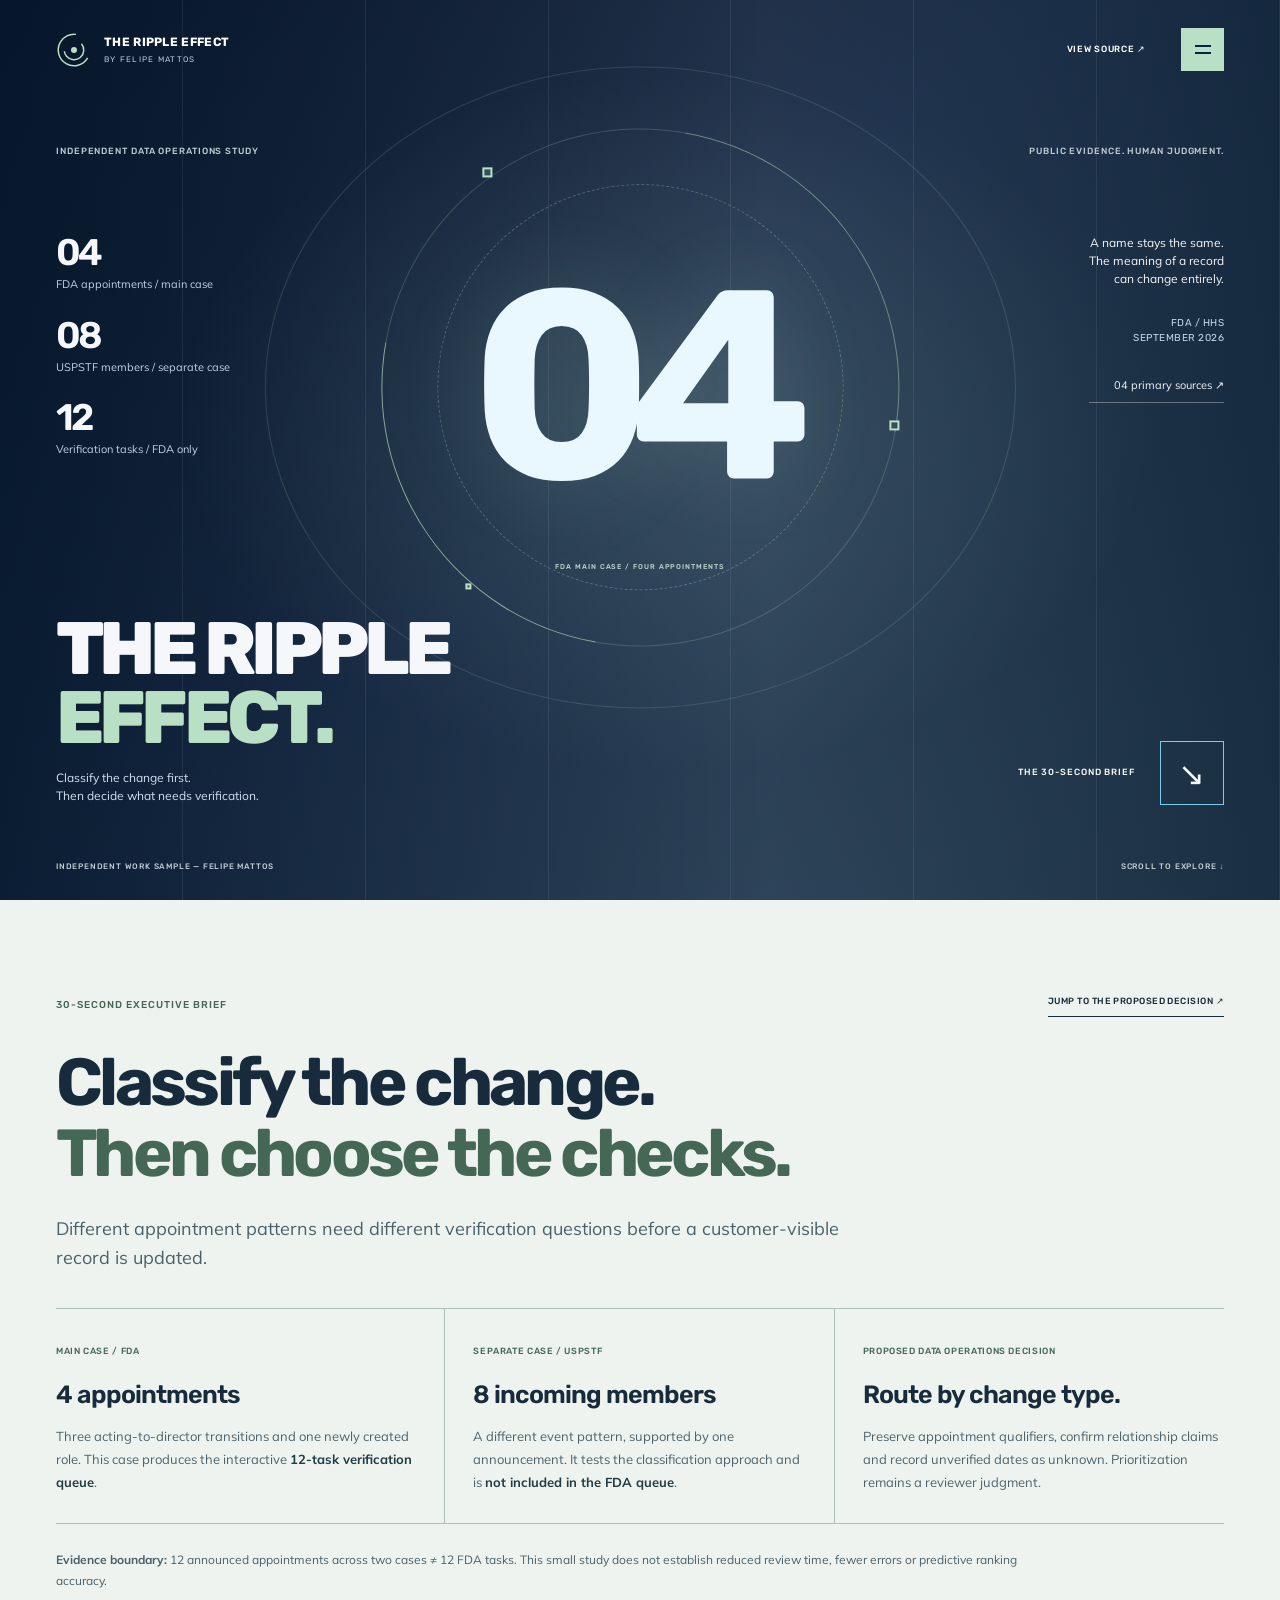
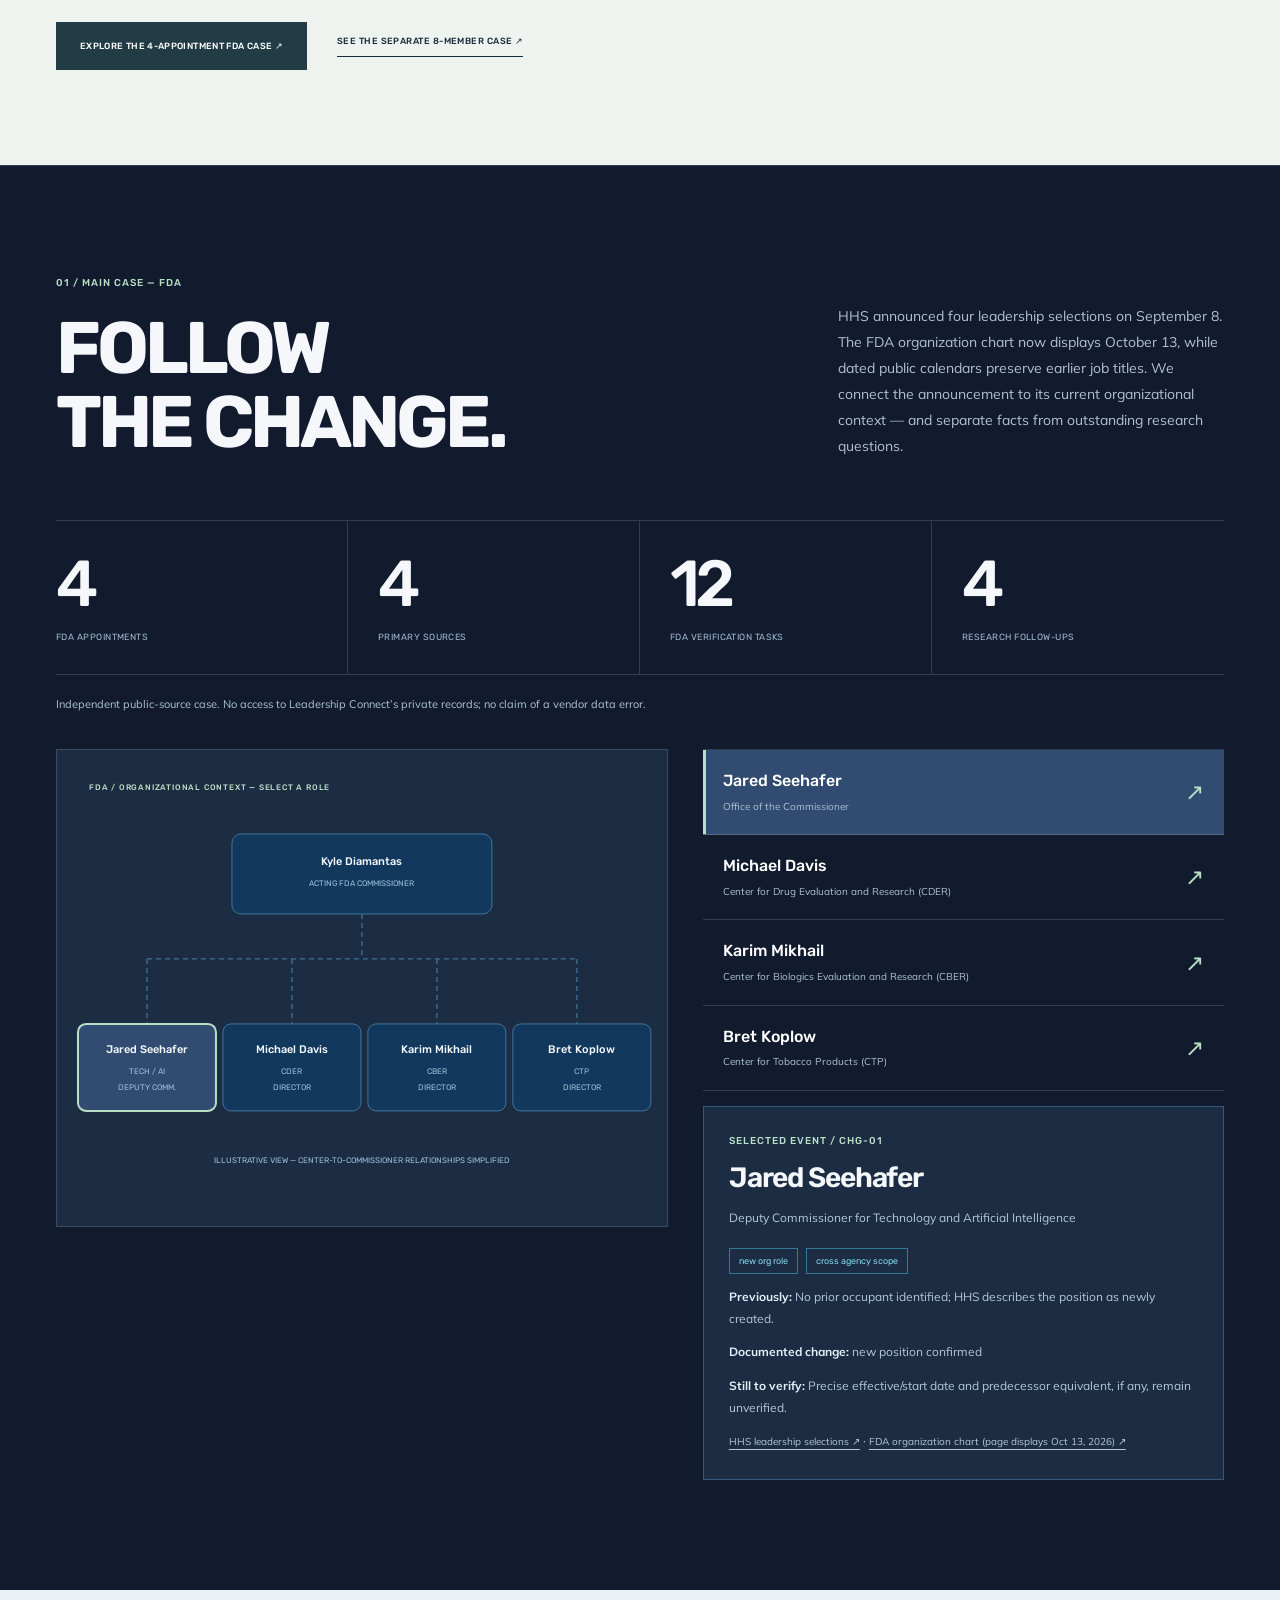
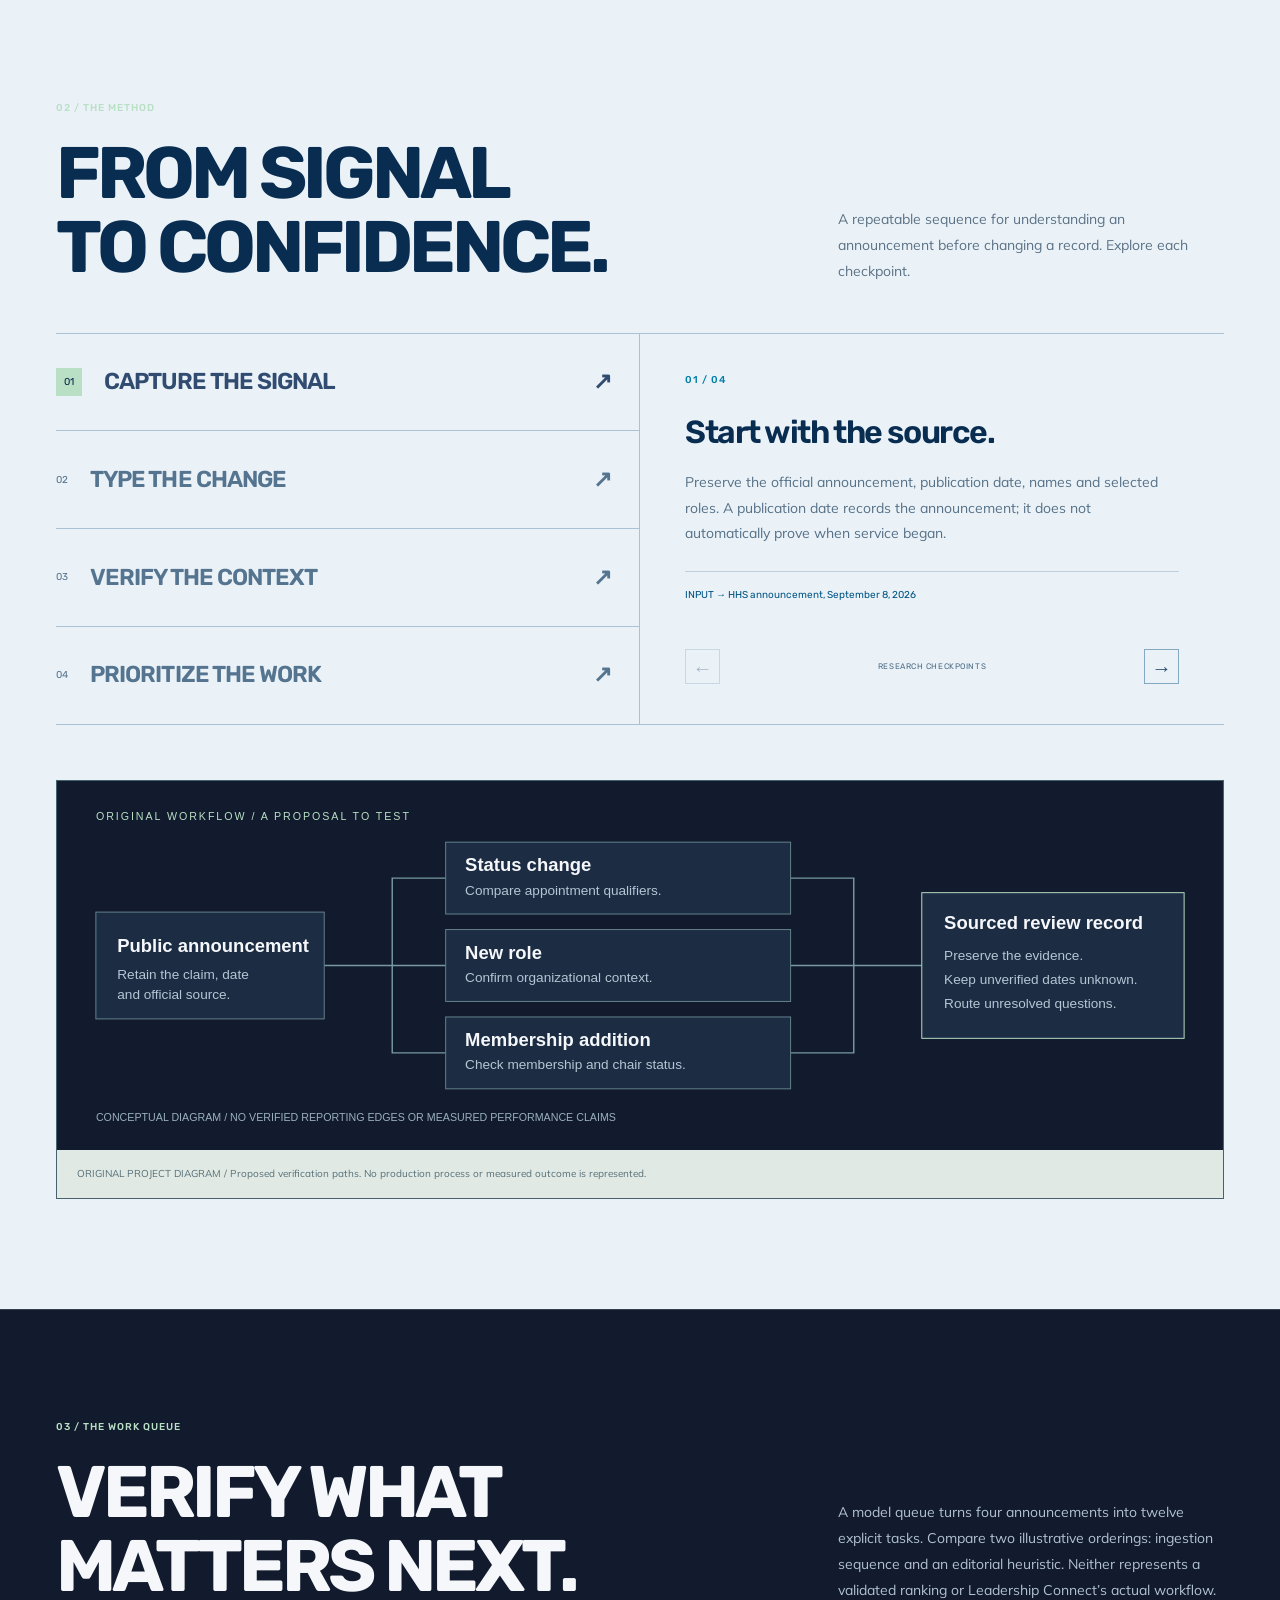
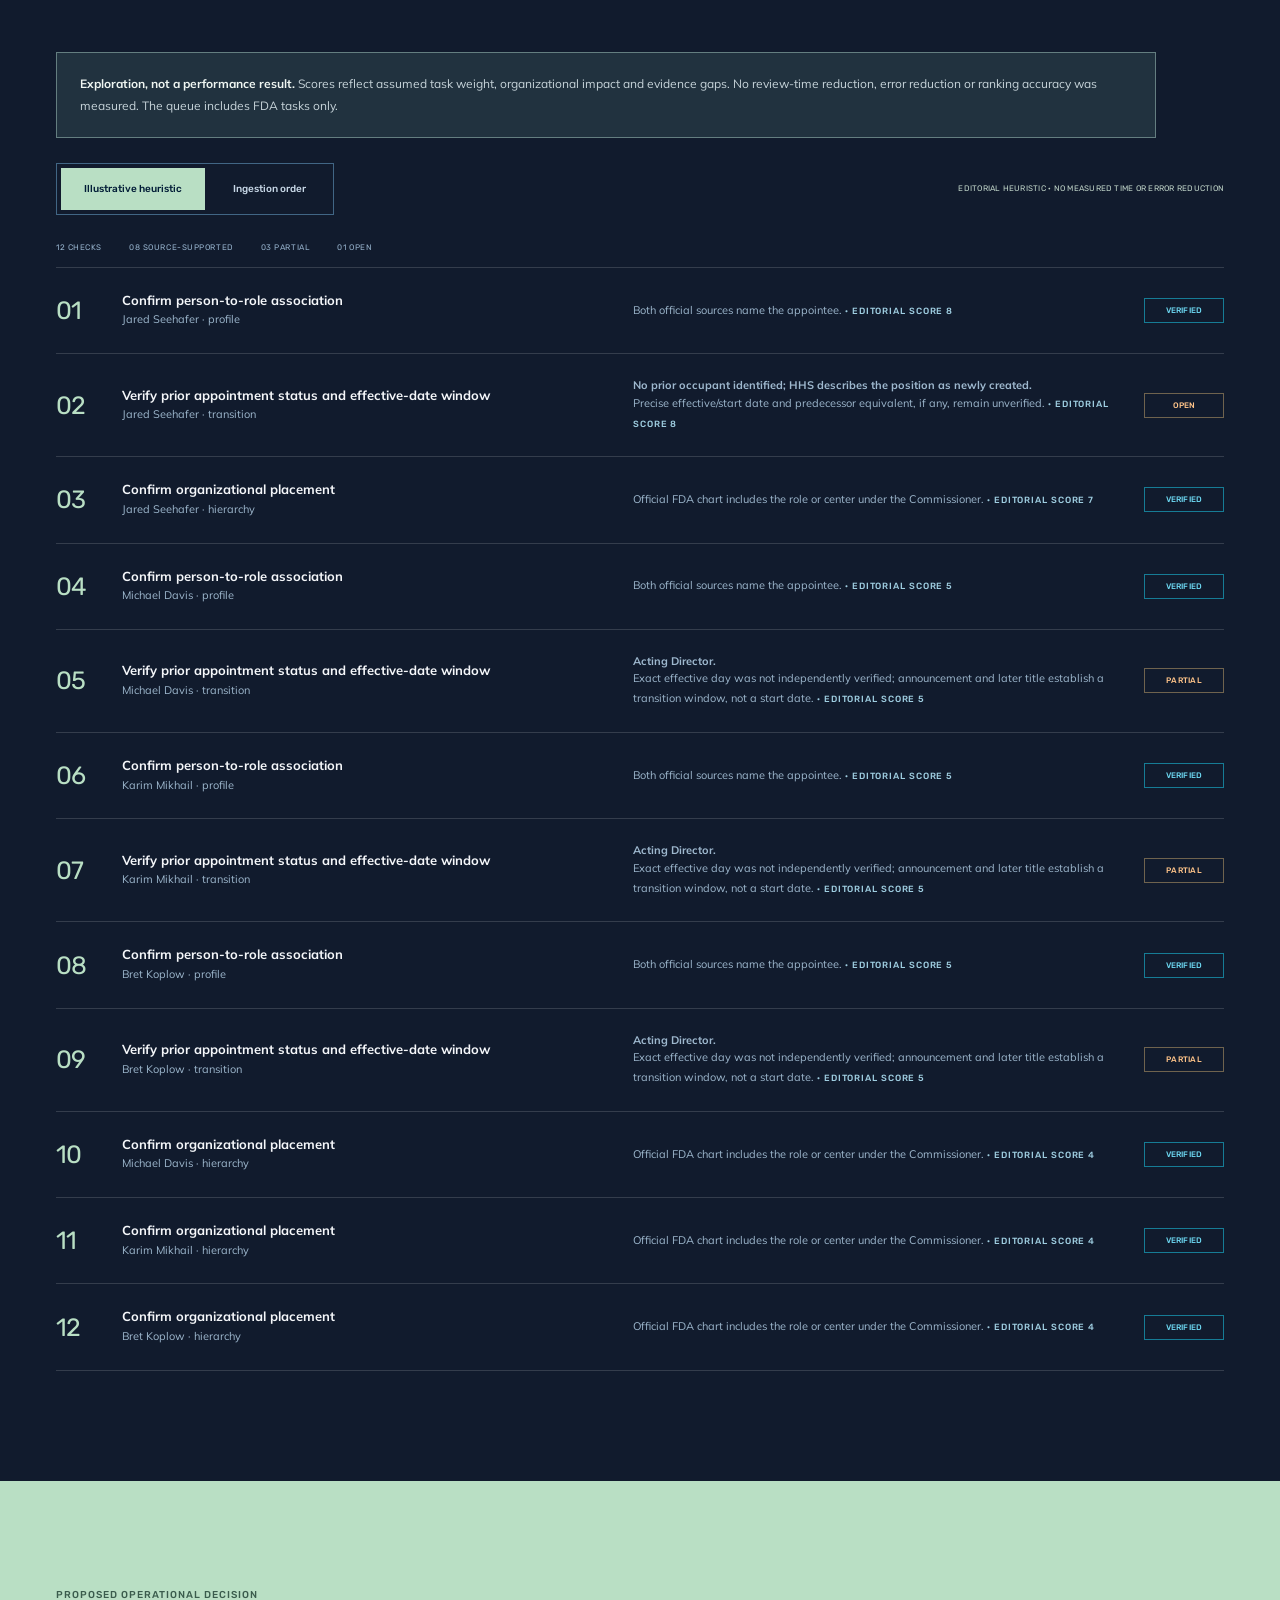
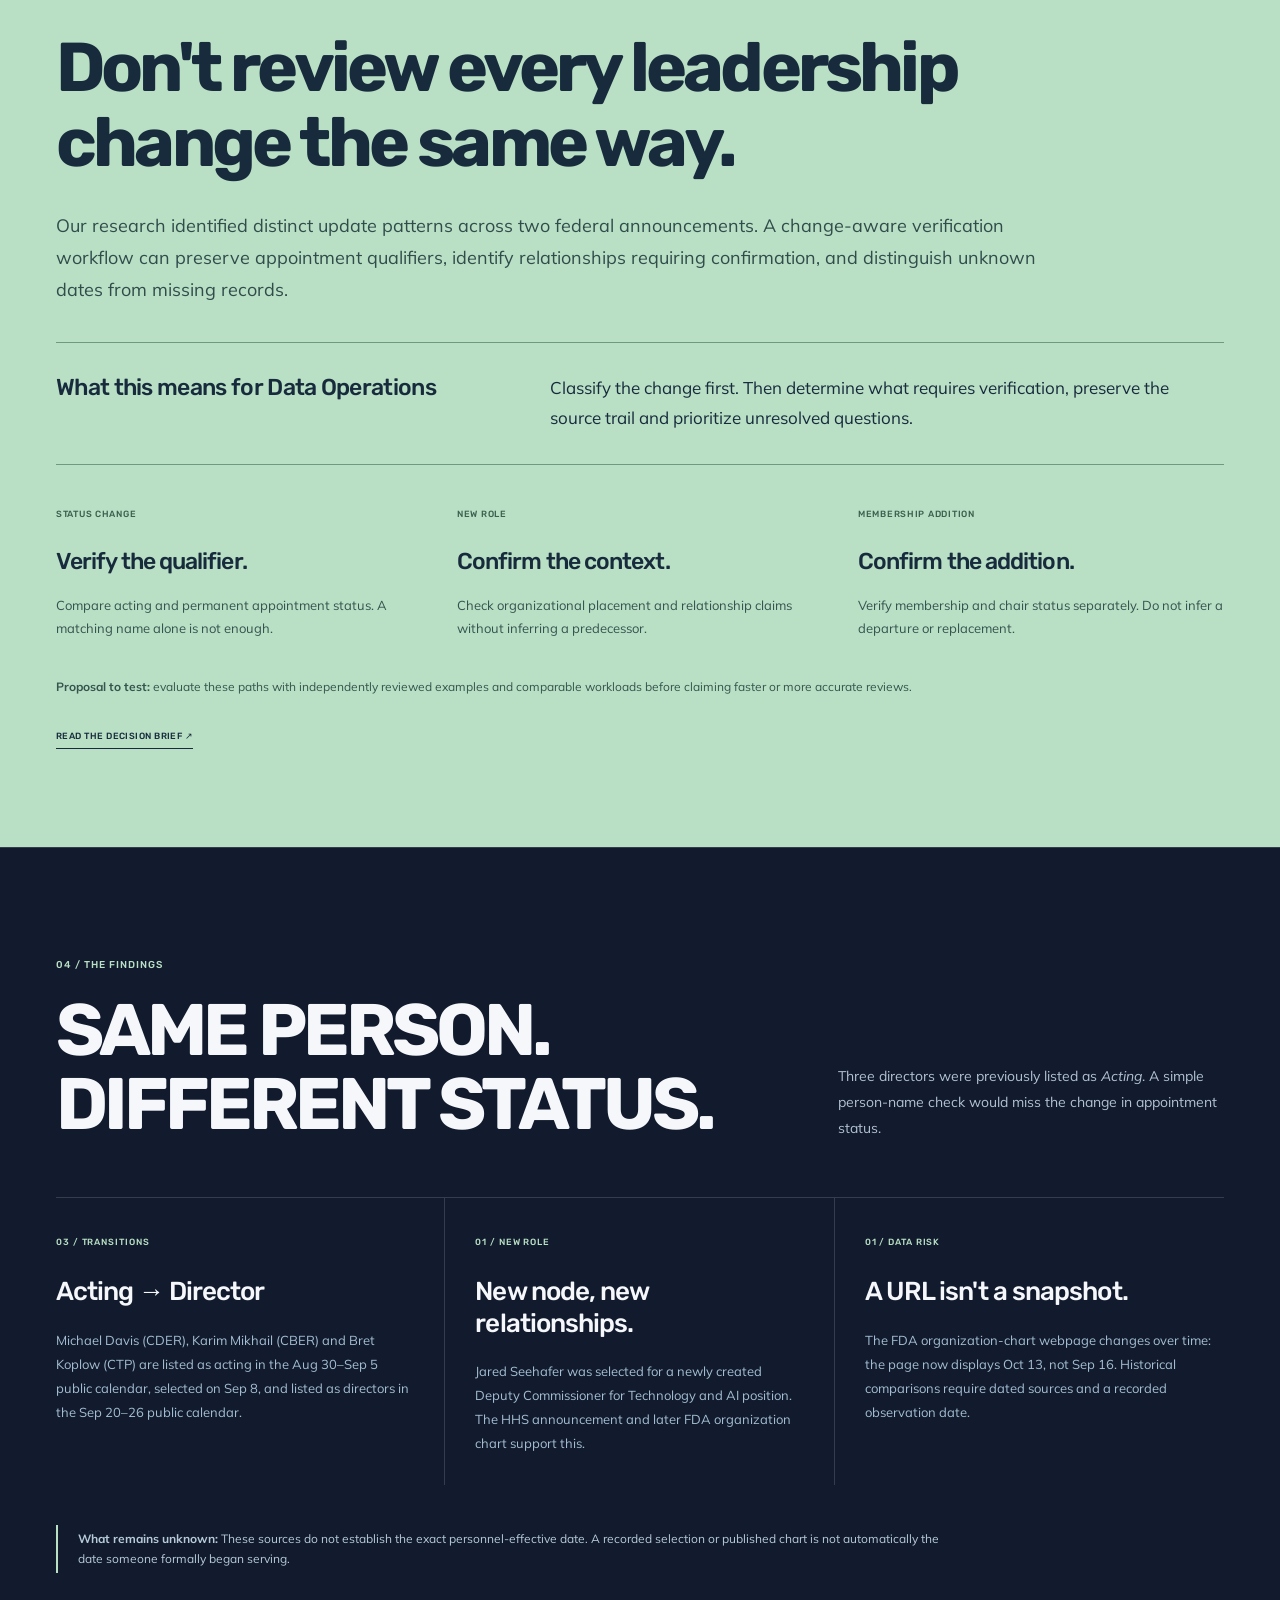
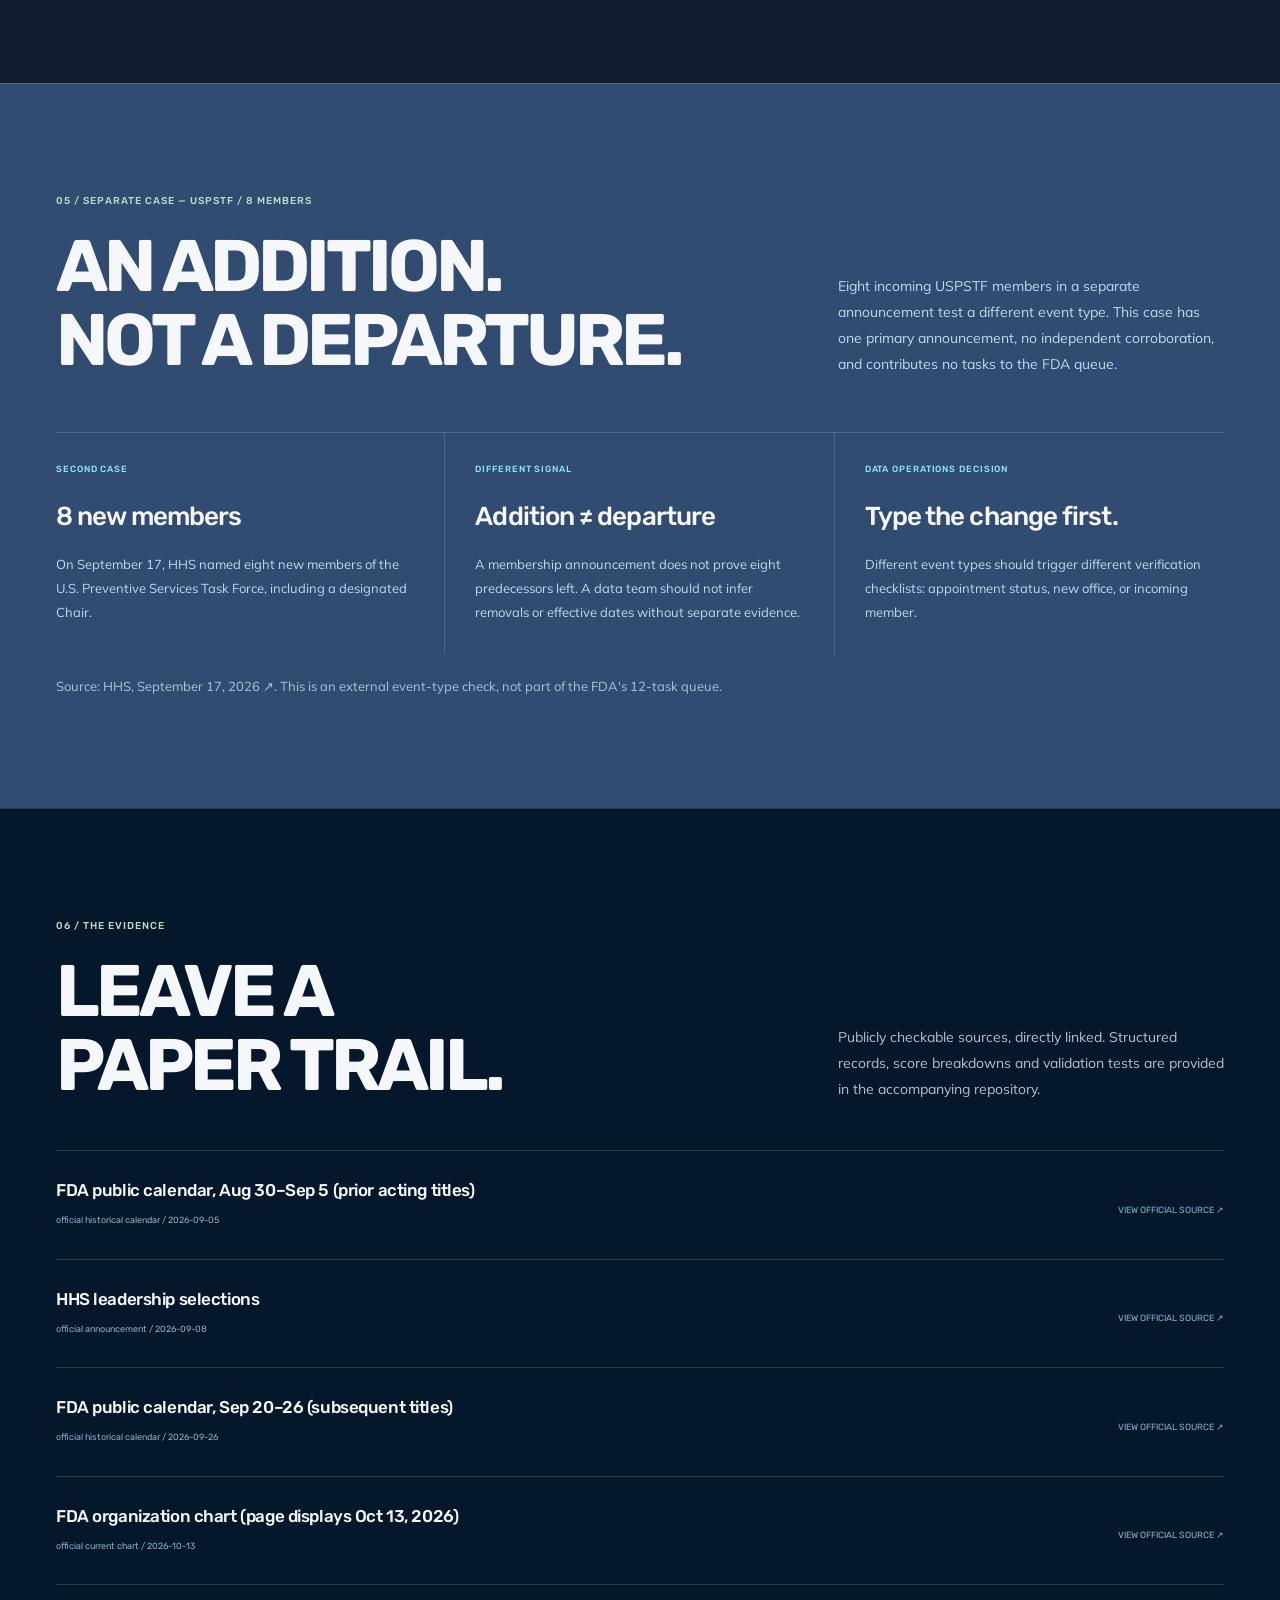
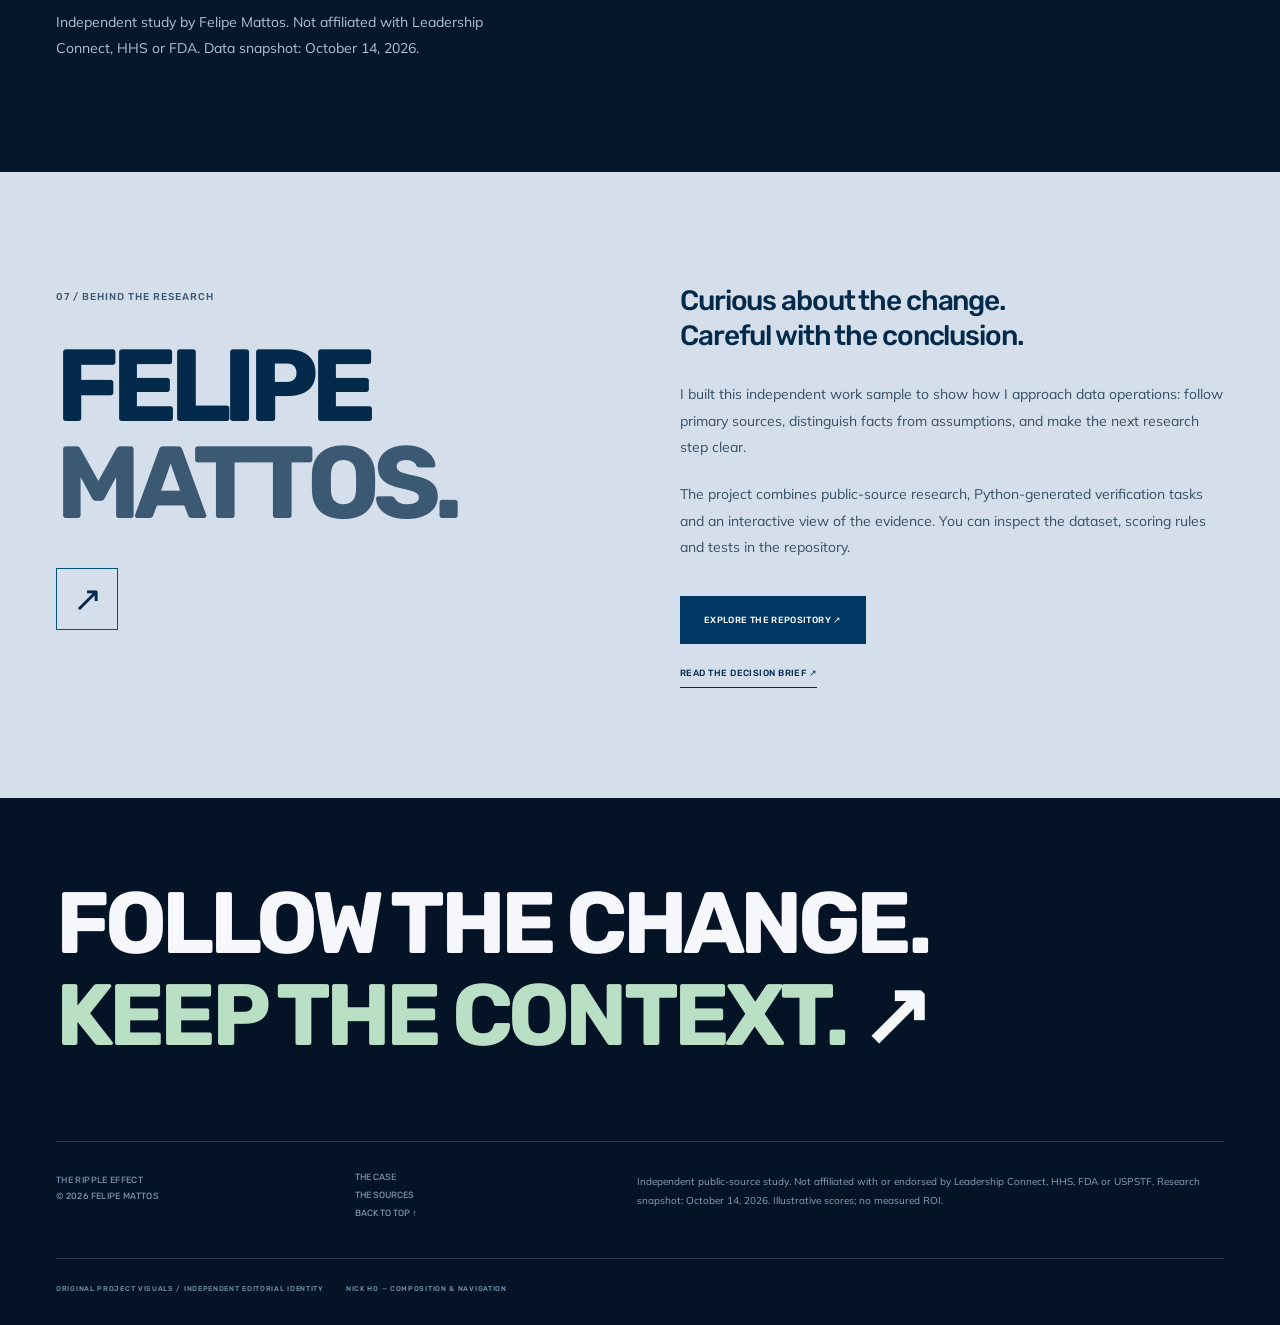
==== commit 7f788185: "Lead with operational decision and executive brief; clarify heuristic scope and use original visuals" ====
--- a/site/index.html
+++ b/site/index.html
@@ -1,17 +1,17 @@
 <!doctype html>
-<html lang="en"><head><meta charset="utf-8"><meta name="viewport" content="width=device-width,initial-scale=1"><meta name="theme-color" content="#00468b"><meta name="description" content="The Ripple Effect: Felipe Mattos’s independent leadership change intelligence case. Explore public evidence, organizational context and a transparent verification workflow."><title>The Ripple Effect — Leadership Change Intelligence | Felipe Mattos</title><link rel="preconnect" href="https://fonts.googleapis.com"><link rel="preconnect" href="https://fonts.gstatic.com" crossorigin><link href="https://fonts.googleapis.com/css2?family=Rubik:wght@400;500;600;700;800;900&family=Mulish:wght@400;500;600;700&display=swap" rel="stylesheet"><link rel="stylesheet" href="styles.css"><script src="app.js" defer></script></head><body>
+<html lang="en"><head><meta charset="utf-8"><meta name="viewport" content="width=device-width,initial-scale=1"><meta name="theme-color" content="#111b2d"><meta name="description" content="The Ripple Effect: Felipe Mattos’s independent leadership change intelligence case. Classify leadership changes before choosing what to verify. A 4-appointment FDA case and a separate 8-member USPSTF case; no measured efficiency claims."><title>The Ripple Effect — Leadership Change Intelligence | Felipe Mattos</title><link rel="preconnect" href="https://fonts.googleapis.com"><link rel="preconnect" href="https://fonts.gstatic.com" crossorigin><link href="https://fonts.googleapis.com/css2?family=Rubik:wght@400;500;600;700;800;900&family=Mulish:wght@400;500;600;700&display=swap" rel="stylesheet"><link rel="stylesheet" href="styles.css"><script src="app.js" defer></script></head><body>
 <a class="skip" href="#case">Skip to the interactive case</a><div class="reading-progress" aria-hidden="true"></div>
 <header class="site-header"><a class="brand" href="#top" aria-label="The Ripple Effect, back to start"><svg viewBox="0 0 48 48" aria-hidden="true"><circle cx="24" cy="24" r="4" fill="currentColor"/><circle cx="24" cy="24" r="13" fill="none" stroke="currentColor" stroke-width="2" stroke-dasharray="48 34" transform="rotate(-40 24 24)"/><circle cx="24" cy="24" r="21" fill="none" stroke="currentColor" stroke-width="2" stroke-dasharray="90 42" transform="rotate(30 24 24)"/></svg><span>THE RIPPLE EFFECT<small>BY FELIPE MATTOS</small></span></a><div class="header-right"><a href="https://github.com/felipervm/leadership-change-intelligence" target="_blank" rel="noopener" class="header-source">VIEW SOURCE ↗</a><button type="button" class="menu-toggle" aria-label="Open navigation" aria-expanded="false" aria-controls="site-menu"><span></span><span></span></button></div></header>
-<dialog id="site-menu" class="menu-overlay" aria-label="Site navigation"><a href="#top" class="menu-brand" aria-label="The Ripple Effect, back to start">THE RIPPLE EFFECT<span>INDEPENDENT RESEARCH / FELIPE MATTOS</span></a><div class="menu-inner"><p class="eyebrow">EXPLORE THE CASE</p><nav aria-label="Main navigation"><a href="#case"><small>01</small>THE SIGNAL<span>↗</span></a><a href="#method"><small>02</small>THE METHOD<span>↗</span></a><a href="#queue"><small>03</small>THE QUEUE<span>↗</span></a><a href="#sources"><small>04</small>THE EVIDENCE<span>↗</span></a><a href="#about"><small>05</small>THE ANALYST<span>↗</span></a></nav><div class="menu-foot"><span>INDEPENDENT RESEARCH / 2026</span><a href="https://www.linkedin.com/in/felipervm/" target="_blank" rel="noopener">LINKEDIN ↗</a></div></div></dialog>
-<main id="top"><section class="hero" aria-labelledby="hero-title"><div class="hero-bg" aria-hidden="true"></div><div class="grid-lines" aria-hidden="true"></div><div class="hero-topline"><span>DATA OPERATIONS / CASE 001</span><span>PUBLIC EVIDENCE. HUMAN JUDGMENT.</span></div><div class="hero-side hero-left"><div><b>04</b><span>Leadership selections</span></div><div><b>12</b><span>Verification tasks</span></div><div><b>03</b><span>Acting → director</span></div></div><div class="hero-number" aria-hidden="true"><span class="orbit orbit-one"></span><span class="orbit orbit-two"></span><span class="orbit orbit-three"></span><span class="number">04</span><span class="number-label">ONE ANNOUNCEMENT / FOUR RIPPLE EFFECTS</span><i class="node node-one"></i><i class="node node-two"></i><i class="node node-three"></i></div><div class="hero-side hero-right"><p>A name stays the same.<br>The meaning of a record<br>can change entirely.</p><span>FDA / HHS<br>SEPTEMBER 2026</span><a href="#sources">04 primary sources ↗</a></div><div class="hero-bottom"><div><h1 id="hero-title">THE RIPPLE<br><span>EFFECT.</span></h1><p>When one leadership change<br>affects more than one data record.</p></div><a class="hero-enter" href="#case"><span>FOLLOW THE SIGNAL</span><b>↘</b></a></div><div class="hero-caption"><span>INDEPENDENT WORK SAMPLE — FELIPE MATTOS</span><span>SCROLL TO EXPLORE ↓</span></div></section>
-<section class="manifesto"><div class="shell"><span class="eyebrow">THE QUESTION BEHIND THE CASE</span><h2>A LEADERSHIP CHANGE<br>ISN’T JUST A <span>NEW NAME.</span><br>IT’S A CHANGE IN <span>CONTEXT.</span></h2><div class="manifesto-bottom"><span class="cross">✳</span><p>Who changed roles? What changed with them? And what needs another source before anyone updates a record? This case turns those questions into a traceable research workflow.</p><a class="text-link" href="#case">EXPLORE THE EVIDENCE ↗</a></div></div></section><section class="section" id="case"><div class="shell"><div class="section-head"><div><div class="eyebrow">01 / THE SIGNAL</div><h2>FOLLOW<br>THE CHANGE.</h2></div><p class="sub">HHS announced four leadership selections on September 8. The FDA organization chart now displays October 13, while dated public calendars preserve earlier job titles. We connect the announcement to its current organizational context — and separate facts from outstanding research questions.</p></div><div class="metric-row"><div class="metric"><strong id="m-events">4</strong><span>ANNOUNCED SELECTIONS</span></div><div class="metric"><strong id="m-sources">4</strong><span>PRIMARY SOURCES</span></div><div class="metric"><strong id="m-checks">12</strong><span>VERIFICATION TASKS</span></div><div class="metric"><strong id="m-open">4</strong><span>RESEARCH FOLLOW-UPS</span></div></div><p class="case-note">Independent public-source case. No access to Leadership Connect’s private records; no claim of a vendor data error.</p><div class="case-layout" style="margin-top:26px"><div class="chart"><div class="eyebrow">FDA / ORGANIZATIONAL CONTEXT — SELECT A ROLE</div><svg viewBox="0 0 580 380" role="group" aria-label="Interactive illustrative FDA organizational graph connecting the Acting Commissioner to four leadership roles identified by HHS"><path class="org-link" d="M290 100 V145 M75 145 H505 M75 145 V210 M220 145 V210 M365 145 V210 M505 145 V210" fill="none"/><rect x="160" y="20" width="260" height="80" rx="9" class="org-node"/><text x="290" y="51" class="org-text">Kyle Diamantas</text><text x="290" y="72" class="org-sub">ACTING FDA COMMISSIONER</text>
+<dialog id="site-menu" class="menu-overlay" aria-label="Site navigation"><a href="#top" class="menu-brand" aria-label="The Ripple Effect, back to start">THE RIPPLE EFFECT<span>INDEPENDENT RESEARCH / FELIPE MATTOS</span></a><div class="menu-inner"><p class="eyebrow">EXPLORE THE CASE</p><nav aria-label="Main navigation"><a href="#summary"><small>01</small>30-SECOND BRIEF<span>↗</span></a><a href="#decision"><small>02</small>THE DECISION<span>↗</span></a><a href="#queue"><small>03</small>THE QUEUE<span>↗</span></a><a href="#sources"><small>04</small>THE EVIDENCE<span>↗</span></a><a href="#about"><small>05</small>THE ANALYST<span>↗</span></a></nav><div class="menu-foot"><span>INDEPENDENT RESEARCH / 2026</span><a href="https://www.linkedin.com/in/felipervm/" target="_blank" rel="noopener">LINKEDIN ↗</a></div></div></dialog>
+<main id="top"><section class="hero" aria-labelledby="hero-title"><div class="hero-bg" aria-hidden="true"></div><div class="grid-lines" aria-hidden="true"></div><div class="hero-topline"><span>INDEPENDENT DATA OPERATIONS STUDY</span><span>PUBLIC EVIDENCE. HUMAN JUDGMENT.</span></div><div class="hero-side hero-left"><div><b>04</b><span>FDA appointments / main case</span></div><div><b>08</b><span>USPSTF members / separate case</span></div><div><b>12</b><span>Verification tasks / FDA only</span></div></div><div class="hero-number" aria-hidden="true"><span class="orbit orbit-one"></span><span class="orbit orbit-two"></span><span class="orbit orbit-three"></span><span class="number">04</span><span class="number-label">FDA MAIN CASE / FOUR APPOINTMENTS</span><i class="node node-one"></i><i class="node node-two"></i><i class="node node-three"></i></div><div class="hero-side hero-right"><p>A name stays the same.<br>The meaning of a record<br>can change entirely.</p><span>FDA / HHS<br>SEPTEMBER 2026</span><a href="#sources">04 primary sources ↗</a></div><div class="hero-bottom"><div><h1 id="hero-title">THE RIPPLE<br><span>EFFECT.</span></h1><p>Classify the change first.<br>Then decide what needs verification.</p></div><a class="hero-enter" href="#summary"><span>THE 30-SECOND BRIEF</span><b>↘</b></a></div><div class="hero-caption"><span>INDEPENDENT WORK SAMPLE — FELIPE MATTOS</span><span>SCROLL TO EXPLORE ↓</span></div></section>
+<section class="executive-summary" id="summary" aria-labelledby="summary-title"><div class="shell"><div class="summary-heading"><span class="eyebrow">30-SECOND EXECUTIVE BRIEF</span><a class="text-link" href="#decision">JUMP TO THE PROPOSED DECISION ↗</a></div><h2 id="summary-title">Classify the change.<br><span>Then choose the checks.</span></h2><p class="summary-lead">Different appointment patterns need different verification questions before a customer-visible record is updated.</p><div class="scope-grid"><article><span class="scope-label">MAIN CASE / FDA</span><h3>4 appointments</h3><p>Three acting-to-director transitions and one newly created role. This case produces the interactive <strong>12-task verification queue</strong>.</p></article><article><span class="scope-label">SEPARATE CASE / USPSTF</span><h3>8 incoming members</h3><p>A different event pattern, supported by one announcement. It tests the classification approach and is <strong>not included in the FDA queue</strong>.</p></article><article><span class="scope-label">PROPOSED DATA OPERATIONS DECISION</span><h3>Route by change type.</h3><p>Preserve appointment qualifiers, confirm relationship claims and record unverified dates as unknown. Prioritization remains a reviewer judgment.</p></article></div><p class="evidence-limit"><strong>Evidence boundary:</strong> 12 announced appointments across two cases ≠ 12 FDA tasks. This small study does not establish reduced review time, fewer errors or predictive ranking accuracy.</p><div class="summary-actions"><a class="button" href="#case">EXPLORE THE 4-APPOINTMENT FDA CASE ↗</a><a class="text-link" href="#validation">SEE THE SEPARATE 8-MEMBER CASE ↗</a></div></div></section><section class="section" id="case"><div class="shell"><div class="section-head"><div><div class="eyebrow">01 / MAIN CASE — FDA</div><h2>FOLLOW<br>THE CHANGE.</h2></div><p class="sub">HHS announced four leadership selections on September 8. The FDA organization chart now displays October 13, while dated public calendars preserve earlier job titles. We connect the announcement to its current organizational context — and separate facts from outstanding research questions.</p></div><div class="metric-row"><div class="metric"><strong id="m-events">4</strong><span>FDA APPOINTMENTS</span></div><div class="metric"><strong id="m-sources">4</strong><span>PRIMARY SOURCES</span></div><div class="metric"><strong id="m-checks">12</strong><span>FDA VERIFICATION TASKS</span></div><div class="metric"><strong id="m-open">4</strong><span>RESEARCH FOLLOW-UPS</span></div></div><p class="case-note">Independent public-source case. No access to Leadership Connect’s private records; no claim of a vendor data error.</p><div class="case-layout" style="margin-top:26px"><div class="chart"><div class="eyebrow">FDA / ORGANIZATIONAL CONTEXT — SELECT A ROLE</div><svg viewBox="0 0 580 380" role="group" aria-label="Interactive illustrative FDA organizational graph connecting the Acting Commissioner to four leadership roles identified by HHS"><path class="org-link" d="M290 100 V145 M75 145 H505 M75 145 V210 M220 145 V210 M365 145 V210 M505 145 V210" fill="none"/><rect x="160" y="20" width="260" height="80" rx="9" class="org-node"/><text x="290" y="51" class="org-text">Kyle Diamantas</text><text x="290" y="72" class="org-sub">ACTING FDA COMMISSIONER</text>
 <g class="org-click" tabindex="0" role="button" aria-label="Select Jared Seehafer" data-id="CHG-01"><rect x="6" y="210" width="138" height="87" rx="8" class="org-node active"/><text x="75" y="239" class="org-text">Jared Seehafer</text><text x="75" y="260" class="org-sub">TECH / AI</text><text x="75" y="276" class="org-sub">DEPUTY COMM.</text></g>
 <g class="org-click" tabindex="0" role="button" aria-label="Select Michael Davis" data-id="CHG-02"><rect x="151" y="210" width="138" height="87" rx="8" class="org-node"/><text x="220" y="239" class="org-text">Michael Davis</text><text x="220" y="260" class="org-sub">CDER</text><text x="220" y="276" class="org-sub">DIRECTOR</text></g>
 <g class="org-click" tabindex="0" role="button" aria-label="Select Karim Mikhail" data-id="CHG-03"><rect x="296" y="210" width="138" height="87" rx="8" class="org-node"/><text x="365" y="239" class="org-text">Karim Mikhail</text><text x="365" y="260" class="org-sub">CBER</text><text x="365" y="276" class="org-sub">DIRECTOR</text></g>
 <g class="org-click" tabindex="0" role="button" aria-label="Select Bret Koplow" data-id="CHG-04"><rect x="441" y="210" width="138" height="87" rx="8" class="org-node"/><text x="510" y="239" class="org-text">Bret Koplow</text><text x="510" y="260" class="org-sub">CTP</text><text x="510" y="276" class="org-sub">DIRECTOR</text></g>
 <text x="290" y="349" class="org-sub">ILLUSTRATIVE VIEW — CENTER-TO-COMMISSIONER RELATIONSHIPS SIMPLIFIED</text></svg></div><div><div id="person-list" class="person-list" aria-label="Select a leader"></div><div class="detail" id="detail" aria-live="polite" aria-atomic="true"></div></div></div></div></section>
-<section class="method-section" id="method"><div class="shell"><div class="section-head"><div><div class="eyebrow">02 / THE METHOD</div><h2>FROM SIGNAL<br>TO CONFIDENCE.</h2></div><p class="sub">A repeatable sequence for understanding an announcement before changing a record. Explore each checkpoint.</p></div><div class="method-layout"><div class="method-tabs" role="tablist" aria-label="Research checkpoints"><button role="tab" type="button" id="method-tab-0" aria-controls="method-panel" aria-selected="true" data-step="0"><span>01</span>CAPTURE THE SIGNAL<i>↗</i></button><button role="tab" type="button" id="method-tab-1" aria-controls="method-panel" aria-selected="false" tabindex="-1" data-step="1"><span>02</span>TYPE THE CHANGE<i>↗</i></button><button role="tab" type="button" id="method-tab-2" aria-controls="method-panel" aria-selected="false" tabindex="-1" data-step="2"><span>03</span>VERIFY THE CONTEXT<i>↗</i></button><button role="tab" type="button" id="method-tab-3" aria-controls="method-panel" aria-selected="false" tabindex="-1" data-step="3"><span>04</span>PRIORITIZE THE WORK<i>↗</i></button></div><article id="method-panel" class="method-panel" role="tabpanel" aria-labelledby="method-tab-0" tabindex="0"><span id="method-count">01 / 04</span><h3 id="method-title">Start with the source.</h3><p id="method-copy">Preserve the official announcement, publication date, names and selected roles. A publication date records the announcement; it does not automatically prove when service began.</p><div class="method-example" id="method-example">INPUT → HHS announcement, September 8, 2026</div><div class="method-pagination"><button type="button" id="method-prev" aria-label="Previous checkpoint" disabled>←</button><span>RESEARCH CHECKPOINTS</span><button type="button" id="method-next" aria-label="Next checkpoint">→</button></div></article></div><figure class="brand-context"><img src="assets/stakeholder-map.webp" alt="Leadership Connect’s public illustration of relationships between government organizations and professionals" width="2048" height="626" loading="lazy"><figcaption>THE INDUSTRY CONTEXT / Public Leadership Connect product illustration. Separate from the FDA case data above. <a href="https://leadershipconnect.io/government-intelligence/" target="_blank" rel="noopener">Image source ↗</a></figcaption></figure></div></section><section class="section" id="queue"><div class="shell"><div class="section-head"><div><div class="eyebrow">03 / THE WORK QUEUE</div><h2>VERIFY WHAT<br>MATTERS NEXT.</h2></div><p class="sub">A model queue turns four announcements into twelve explicit tasks. Switch between ingestion order and a transparent, hypothetical priority score. Neither ordering represents Leadership Connect's actual workflow.</p></div><div class="controls"><div class="seg"><button id="btn-priority" type="button" aria-pressed="true">Impact-first</button><button id="btn-fifo" type="button" aria-pressed="false">Ingestion order</button></div><span class="pill" id="queue-label">ILLUSTRATIVE SCORE · NOT A PREDICTION</span></div><div class="queue-summary"><span>12 CHECKS</span><span>08 SOURCE-SUPPORTED</span><span>03 PARTIAL</span><span>01 OPEN</span></div><div id="task-queue" class="queue" aria-live="polite"></div></div></section>
-<section class="section" id="findings"><div class="shell"><div class="section-head"><div><div class="eyebrow">04 / THE FINDINGS</div><h2>SAME PERSON.<br>DIFFERENT STATUS.</h2></div><p class="sub">Three directors were previously listed as <em>Acting</em>. A simple person-name check would miss the change in appointment status.</p></div><div class="findings-grid"><article class="finding"><span class="mono">03 / TRANSITIONS</span><h3>Acting → Director</h3><p>Michael Davis (CDER), Karim Mikhail (CBER) and Bret Koplow (CTP) are listed as acting in the Aug 30–Sep 5 public calendar, selected on Sep 8, and listed as directors in the Sep 20–26 public calendar.</p></article><article class="finding"><span class="mono">01 / NEW ROLE</span><h3>New node, new relationships.</h3><p>Jared Seehafer was selected for a newly created Deputy Commissioner for Technology and AI position. The HHS announcement and later FDA organization chart support this.</p></article><article class="finding"><span class="mono">01 / DATA RISK</span><h3>A URL isn't a snapshot.</h3><p>The FDA organization-chart webpage changes over time: the page now displays Oct 13, not Sep 16. Historical comparisons require dated sources and a recorded observation date.</p></article></div><p class="source-warning"><strong>What remains unknown:</strong> These sources do not establish the exact personnel-effective date. A recorded selection or published chart is not automatically the date someone formally began serving.</p></div></section><section class="section" id="validation"><div class="shell"><div class="section-head"><div><div class="eyebrow">06 / A SECOND SIGNAL</div><h2>AN ADDITION.<br>NOT A DEPARTURE.</h2></div><p class="section-intro">A second official announcement tests the event model against a different type of organizational change.</p></div><div class="findings-grid"><div class="finding"><div class="eyebrow">SECOND CASE</div><h3>8 new members</h3><p>On September 17, HHS named eight new members of the U.S. Preventive Services Task Force, including a designated Chair.</p></div><div class="finding"><div class="eyebrow">DIFFERENT SIGNAL</div><h3>Addition ≠ departure</h3><p>A membership announcement does not prove eight predecessors left. A data team should not infer removals or effective dates without separate evidence.</p></div><div class="finding"><div class="eyebrow">DATA OPERATIONS DECISION</div><h3>Type the change first.</h3><p>Different event types should trigger different verification checklists: appointment status, new office, or incoming member.</p></div></div><p style="font-size:13px;color:var(--muted);margin-top:22px">Source: <a href="https://www.hhs.gov/press-room/secretary-kennedy-announces-new-us-preventive-services-task-force-members.html" target="_blank" rel="noopener noreferrer">HHS, September 17, 2026 ↗</a>. This is an external event-type check, not part of the FDA's 12-task queue.</p></div></section>
-<section class="section" id="sources"><div class="shell"><div class="section-head"><div><div class="eyebrow">05 / THE EVIDENCE</div><h2>LEAVE A<br>PAPER TRAIL.</h2></div><p class="sub">Publicly checkable sources, directly linked. Structured records, score breakdowns and validation tests are provided in the accompanying repository.</p></div><div id="source-list" class="source-list"></div><p class="sub" style="margin-top:25px">Independent study by <a href="https://www.linkedin.com/in/felipervm/">Felipe Mattos</a>. Not affiliated with Leadership Connect, HHS or FDA. Data snapshot: October 14, 2026.</p></div></section>
-<section class="about-section" id="about"><div class="shell about-layout"><div><span class="eyebrow">07 / BEHIND THE RESEARCH</span><h2>FELIPE<br><span>MATTOS.</span></h2><a class="round-link" href="https://www.linkedin.com/in/felipervm/" target="_blank" rel="noopener" aria-label="Connect with Felipe Mattos on LinkedIn">↗</a></div><div class="about-body"><p class="about-lead">Curious about the change.<br>Careful with the conclusion.</p><p>I built this independent work sample to show how I approach data operations: follow primary sources, distinguish facts from assumptions, and make the next research step clear.</p><p>The project combines public-source research, Python-generated verification tasks and an interactive view of the evidence. You can inspect the dataset, scoring rules and tests in the repository.</p><div class="about-actions"><a class="button" href="https://github.com/felipervm/leadership-change-intelligence" target="_blank" rel="noopener">EXPLORE THE REPOSITORY ↗</a><a class="text-link" href="https://github.com/felipervm/leadership-change-intelligence/blob/main/docs/decision_brief.md" target="_blank" rel="noopener">READ THE DECISION BRIEF ↗</a></div></div></div></section></main><footer class="footer"><div class="shell"><a class="footer-statement" href="#top">FOLLOW THE CHANGE.<br><span>KEEP THE CONTEXT.</span> ↗</a><div class="footer-grid"><span>THE RIPPLE EFFECT<br>© 2026 FELIPE MATTOS</span><div><a href="#case">THE CASE</a><a href="#sources">THE SOURCES</a><a href="#top">BACK TO TOP ↑</a></div><p>Independent public-source study. Not affiliated with or endorsed by Leadership Connect, HHS, FDA or USPSTF. Research snapshot: October 14, 2026. Illustrative scores; no measured ROI.</p></div><div class="credits">VISUAL REFERENCES: <a href="https://leadershipconnect.io/" target="_blank" rel="noopener">LEADERSHIP CONNECT — BRAND & IMAGERY</a><a href="https://nickho-motorsports.nl/" target="_blank" rel="noopener">NICK HO — COMPOSITION & NAVIGATION</a></div></div></footer><script type="application/json" id="embedded-case">{"case": {"case_id": "fda-sept-2026", "as_of": "2026-10-14", "agency": "U.S. Food and Drug Administration", "sources": [{"id": "FDA-AUG30", "kind": "official_historical_calendar", "label": "FDA public calendar, Aug 30–Sep 5 (prior acting titles)", "date": "2026-09-05", "url": "https://www.fda.gov/news-events/public-calendar-meetings-fda-officials/public-calendar-august-30-september-5-2026", "note": "Archived week-specific record, lists Davis, Mikhail, Koplow as acting directors."}, {"id": "HHS-SEP08", "kind": "official_announcement", "label": "HHS leadership selections", "date": "2026-09-08", "url": "https://www.hhs.gov/press-room/hhs-announces-key-fda-leadership-selections.html"}, {"id": "FDA-SEP20", "kind": "official_historical_calendar", "label": "FDA public calendar, Sep 20–26 (subsequent titles)", "date": "2026-09-26", "url": "https://www.fda.gov/news-events/public-calendar-meetings-fda-officials/public-calendar-september-20-26-2026", "note": "Week-specific record, lists directors without acting designation."}, {"id": "FDA-OCT13", "kind": "official_current_chart", "label": "FDA organization chart (page displays Oct 13, 2026)", "date": "2026-10-13", "url": "https://www.fda.gov/about-fda/fda-organization-charts/fda-overview-organization-chart-text-version", "note": "LIVING WEBPAGE: the chart URL updates; page date must be checked again if revisited."}], "reporting_manager": {"id": "FDA-COMMISSIONER", "name": "Kyle Diamantas", "role": "Acting Commissioner of Food and Drugs", "evidence": ["FDA-AUG30"], "note": "Official FDA calendar identifies the Acting Commissioner; edges in the visualization are illustrative rather than independently validated direct reporting lines."}, "changes": [{"id": "CHG-01", "person": "Jared Seehafer", "role": "Deputy Commissioner for Technology and Artificial Intelligence", "unit": "Office of the Commissioner", "type": "new_role", "evidence": ["HHS-SEP08", "FDA-OCT13"], "relationships": ["organizational placement shown in FDA overview; direct reporting edge not independently verified"], "risk_tags": ["new_org_role", "cross_agency_scope"], "customer_relevance": 3, "prior_status": "No prior occupant identified; HHS describes the position as newly created.", "transition_status": "new_position_confirmed", "transition_evidence": ["HHS-SEP08"], "unresolved": "Precise effective/start date and predecessor equivalent, if any, remain unverified."}, {"id": "CHG-02", "person": "Michael Davis", "role": "Director, Center for Drug Evaluation and Research", "unit": "Center for Drug Evaluation and Research (CDER)", "type": "leadership_selection", "evidence": ["HHS-SEP08", "FDA-OCT13"], "relationships": ["organizational placement shown in FDA overview; direct reporting edge not independently verified"], "risk_tags": ["center_leadership"], "customer_relevance": 2, "prior_status": "Acting Director", "transition_status": "acting_to_director_confirmed", "transition_evidence": ["FDA-AUG30", "HHS-SEP08", "FDA-SEP20"], "unresolved": "Exact effective day was not independently verified; announcement and later title establish a transition window, not a start date."}, {"id": "CHG-03", "person": "Karim Mikhail", "role": "Director, Center for Biologics Evaluation and Research", "unit": "Center for Biologics Evaluation and Research (CBER)", "type": "leadership_selection", "evidence": ["HHS-SEP08", "FDA-OCT13"], "relationships": ["organizational placement shown in FDA overview; direct reporting edge not independently verified"], "risk_tags": ["center_leadership"], "customer_relevance": 2, "prior_status": "Acting Director", "transition_status": "acting_to_director_confirmed", "transition_evidence": ["FDA-AUG30", "HHS-SEP08", "FDA-SEP20"], "unresolved": "Exact effective day was not independently verified; announcement and later title establish a transition window, not a start date."}, {"id": "CHG-04", "person": "Bret Koplow", "role": "Director, Center for Tobacco Products", "unit": "Center for Tobacco Products (CTP)", "type": "leadership_selection", "evidence": ["HHS-SEP08", "FDA-OCT13"], "relationships": ["organizational placement shown in FDA overview; direct reporting edge not independently verified"], "risk_tags": ["center_leadership"], "customer_relevance": 2, "prior_status": "Acting Director", "transition_status": "acting_to_director_confirmed", "transition_evidence": ["FDA-AUG30", "HHS-SEP08", "FDA-SEP20"], "unresolved": "Exact effective day was not independently verified; announcement and later title establish a transition window, not a start date."}], "research_finding": "Three Acting Director → Director title changes supported by dated FDA calendars and the HHS announcement; one newly created Deputy Commissioner role. Exact personnel-effective dates not established.", "source_caveat": "The organizational chart is a living page. The original v1 attributed a September 16 chart snapshot to a URL that now displays October 13. This version avoids treating that URL as a fixed archived snapshot."}, "tasks": [{"id": "CHG-01-PROFILE", "event_id": "CHG-01", "kind": "profile", "title": "Confirm person-to-role association", "person": "Jared Seehafer", "status": "confirmed", "why": "Both official sources name the appointee.", "research_note": "", "score": 8, "source_ids": ["HHS-SEP08", "FDA-OCT13"], "score_factors": {"task_weight": 4, "impact_assumption": 3, "evidence_gap": 0, "new_role_flag": 1}, "rank_priority": 1, "rank_fifo": 1}, {"id": "CHG-01-HIERARCHY", "event_id": "CHG-01", "kind": "hierarchy", "title": "Confirm organizational placement", "person": "Jared Seehafer", "status": "confirmed", "why": "Official FDA chart includes the role or center under the Commissioner.", "research_note": "", "score": 7, "source_ids": ["HHS-SEP08", "FDA-OCT13"], "score_factors": {"task_weight": 3, "impact_assumption": 3, "evidence_gap": 0, "new_role_flag": 1}, "rank_priority": 3, "rank_fifo": 2}, {"id": "CHG-01-TRANSITION", "event_id": "CHG-01", "kind": "transition", "title": "Verify prior appointment status and effective-date window", "person": "Jared Seehafer", "status": "needs_research", "why": "Precise effective/start date and predecessor equivalent, if any, remain unverified.", "research_note": "No prior occupant identified; HHS describes the position as newly created.", "score": 8, "source_ids": ["HHS-SEP08"], "score_factors": {"task_weight": 2, "impact_assumption": 3, "evidence_gap": 2, "new_role_flag": 1}, "rank_priority": 2, "rank_fifo": 3}, {"id": "CHG-02-PROFILE", "event_id": "CHG-02", "kind": "profile", "title": "Confirm person-to-role association", "person": "Michael Davis", "status": "confirmed", "why": "Both official sources name the appointee.", "research_note": "", "score": 5, "source_ids": ["HHS-SEP08", "FDA-OCT13"], "score_factors": {"task_weight": 4, "impact_assumption": 1, "evidence_gap": 0, "new_role_flag": 0}, "rank_priority": 4, "rank_fifo": 4}, {"id": "CHG-02-HIERARCHY", "event_id": "CHG-02", "kind": "hierarchy", "title": "Confirm organizational placement", "person": "Michael Davis", "status": "confirmed", "why": "Official FDA chart includes the role or center under the Commissioner.", "research_note": "", "score": 4, "source_ids": ["HHS-SEP08", "FDA-OCT13"], "score_factors": {"task_weight": 3, "impact_assumption": 1, "evidence_gap": 0, "new_role_flag": 0}, "rank_priority": 10, "rank_fifo": 5}, {"id": "CHG-02-TRANSITION", "event_id": "CHG-02", "kind": "transition", "title": "Verify prior appointment status and effective-date window", "person": "Michael Davis", "status": "partial", "why": "Exact effective day was not independently verified; announcement and later title establish a transition window, not a start date.", "research_note": "Acting Director", "score": 5, "source_ids": ["FDA-AUG30", "HHS-SEP08", "FDA-SEP20"], "score_factors": {"task_weight": 2, "impact_assumption": 1, "evidence_gap": 2, "new_role_flag": 0}, "rank_priority": 5, "rank_fifo": 6}, {"id": "CHG-03-PROFILE", "event_id": "CHG-03", "kind": "profile", "title": "Confirm person-to-role association", "person": "Karim Mikhail", "status": "confirmed", "why": "Both official sources name the appointee.", "research_note": "", "score": 5, "source_ids": ["HHS-SEP08", "FDA-OCT13"], "score_factors": {"task_weight": 4, "impact_assumption": 1, "evidence_gap": 0, "new_role_flag": 0}, "rank_priority": 6, "rank_fifo": 7}, {"id": "CHG-03-HIERARCHY", "event_id": "CHG-03", "kind": "hierarchy", "title": "Confirm organizational placement", "person": "Karim Mikhail", "status": "confirmed", "why": "Official FDA chart includes the role or center under the Commissioner.", "research_note": "", "score": 4, "source_ids": ["HHS-SEP08", "FDA-OCT13"], "score_factors": {"task_weight": 3, "impact_assumption": 1, "evidence_gap": 0, "new_role_flag": 0}, "rank_priority": 11, "rank_fifo": 8}, {"id": "CHG-03-TRANSITION", "event_id": "CHG-03", "kind": "transition", "title": "Verify prior appointment status and effective-date window", "person": "Karim Mikhail", "status": "partial", "why": "Exact effective day was not independently verified; announcement and later title establish a transition window, not a start date.", "research_note": "Acting Director", "score": 5, "source_ids": ["FDA-AUG30", "HHS-SEP08", "FDA-SEP20"], "score_factors": {"task_weight": 2, "impact_assumption": 1, "evidence_gap": 2, "new_role_flag": 0}, "rank_priority": 7, "rank_fifo": 9}, {"id": "CHG-04-PROFILE", "event_id": "CHG-04", "kind": "profile", "title": "Confirm person-to-role association", "person": "Bret Koplow", "status": "confirmed", "why": "Both official sources name the appointee.", "research_note": "", "score": 5, "source_ids": ["HHS-SEP08", "FDA-OCT13"], "score_factors": {"task_weight": 4, "impact_assumption": 1, "evidence_gap": 0, "new_role_flag": 0}, "rank_priority": 8, "rank_fifo": 10}, {"id": "CHG-04-HIERARCHY", "event_id": "CHG-04", "kind": "hierarchy", "title": "Confirm organizational placement", "person": "Bret Koplow", "status": "confirmed", "why": "Official FDA chart includes the role or center under the Commissioner.", "research_note": "", "score": 4, "source_ids": ["HHS-SEP08", "FDA-OCT13"], "score_factors": {"task_weight": 3, "impact_assumption": 1, "evidence_gap": 0, "new_role_flag": 0}, "rank_priority": 12, "rank_fifo": 11}, {"id": "CHG-04-TRANSITION", "event_id": "CHG-04", "kind": "transition", "title": "Verify prior appointment status and effective-date window", "person": "Bret Koplow", "status": "partial", "why": "Exact effective day was not independently verified; announcement and later title establish a transition window, not a start date.", "research_note": "Acting Director", "score": 5, "source_ids": ["FDA-AUG30", "HHS-SEP08", "FDA-SEP20"], "score_factors": {"task_weight": 2, "impact_assumption": 1, "evidence_gap": 2, "new_role_flag": 0}, "rank_priority": 9, "rank_fifo": 12}], "summary": {"official_sources": 4, "announced_selections": 4, "verification_tasks": 12, "source_supported_checks": 8, "open_research_tasks": 1, "partial_checks": 3, "documented_transition_patterns": 3}, "disclaimer": "Public-source exercise. No access to Leadership Connect data, no inferred defects, no verified internal ROI.", "method": "Scores are illustrative editorial priorities, not an empirically validated risk model."}</script>
+<section class="method-section" id="method"><div class="shell"><div class="section-head"><div><div class="eyebrow">02 / THE METHOD</div><h2>FROM SIGNAL<br>TO CONFIDENCE.</h2></div><p class="sub">A repeatable sequence for understanding an announcement before changing a record. Explore each checkpoint.</p></div><div class="method-layout"><div class="method-tabs" role="tablist" aria-label="Research checkpoints"><button role="tab" type="button" id="method-tab-0" aria-controls="method-panel" aria-selected="true" data-step="0"><span>01</span>CAPTURE THE SIGNAL<i>↗</i></button><button role="tab" type="button" id="method-tab-1" aria-controls="method-panel" aria-selected="false" tabindex="-1" data-step="1"><span>02</span>TYPE THE CHANGE<i>↗</i></button><button role="tab" type="button" id="method-tab-2" aria-controls="method-panel" aria-selected="false" tabindex="-1" data-step="2"><span>03</span>VERIFY THE CONTEXT<i>↗</i></button><button role="tab" type="button" id="method-tab-3" aria-controls="method-panel" aria-selected="false" tabindex="-1" data-step="3"><span>04</span>PRIORITIZE THE WORK<i>↗</i></button></div><article id="method-panel" class="method-panel" role="tabpanel" aria-labelledby="method-tab-0" tabindex="0"><span id="method-count">01 / 04</span><h3 id="method-title">Start with the source.</h3><p id="method-copy">Preserve the official announcement, publication date, names and selected roles. A publication date records the announcement; it does not automatically prove when service began.</p><div class="method-example" id="method-example">INPUT → HHS announcement, September 8, 2026</div><div class="method-pagination"><button type="button" id="method-prev" aria-label="Previous checkpoint" disabled>←</button><span>RESEARCH CHECKPOINTS</span><button type="button" id="method-next" aria-label="Next checkpoint">→</button></div></article></div><figure class="own-visual"><img src="assets/verification-flow.svg" alt="Proposed workflow: classify an appointment as a status change, a new role or a membership addition; choose the corresponding verification questions; preserve the source trail and unknown dates." width="1200" height="380" loading="lazy"><figcaption>ORIGINAL PROJECT DIAGRAM / Proposed verification paths. No production process or measured outcome is represented.</figcaption></figure></div></section><section class="section" id="queue"><div class="shell"><div class="section-head"><div><div class="eyebrow">03 / THE WORK QUEUE</div><h2>VERIFY WHAT<br>MATTERS NEXT.</h2></div><p class="sub">A model queue turns four announcements into twelve explicit tasks. Compare two illustrative orderings: ingestion sequence and an editorial heuristic. Neither represents a validated ranking or Leadership Connect’s actual workflow.</p></div><p class="ranking-limit"><strong>Exploration, not a performance result.</strong> Scores reflect assumed task weight, organizational impact and evidence gaps. No review-time reduction, error reduction or ranking accuracy was measured. The queue includes FDA tasks only.</p><div class="controls"><div class="seg"><button id="btn-priority" type="button" aria-pressed="true">Illustrative heuristic</button><button id="btn-fifo" type="button" aria-pressed="false">Ingestion order</button></div><span class="pill" id="queue-label">EDITORIAL HEURISTIC · NO MEASURED TIME OR ERROR REDUCTION</span></div><div class="queue-summary"><span>12 CHECKS</span><span>08 SOURCE-SUPPORTED</span><span>03 PARTIAL</span><span>01 OPEN</span></div><div id="task-queue" class="queue" aria-live="polite"></div></div></section>
+<section class="decision-section" id="decision" aria-labelledby="decision-title"><div class="shell"><span class="eyebrow">PROPOSED OPERATIONAL DECISION</span><h2 id="decision-title">Don't review every leadership change the same way.</h2><p class="decision-lead">Our research identified distinct update patterns across two federal announcements. A change-aware verification workflow can preserve appointment qualifiers, identify relationships requiring confirmation, and distinguish unknown dates from missing records.</p><div class="decision-body"><h3>What this means for Data Operations</h3><p>Classify the change first. Then determine what requires verification, preserve the source trail and prioritize unresolved questions.</p></div><div class="decision-paths"><article><span>STATUS CHANGE</span><h3>Verify the qualifier.</h3><p>Compare acting and permanent appointment status. A matching name alone is not enough.</p></article><article><span>NEW ROLE</span><h3>Confirm the context.</h3><p>Check organizational placement and relationship claims without inferring a predecessor.</p></article><article><span>MEMBERSHIP ADDITION</span><h3>Confirm the addition.</h3><p>Verify membership and chair status separately. Do not infer a departure or replacement.</p></article></div><p class="decision-caveat"><strong>Proposal to test:</strong> evaluate these paths with independently reviewed examples and comparable workloads before claiming faster or more accurate reviews.</p><a class="text-link" href="https://github.com/felipervm/leadership-change-intelligence/blob/main/docs/decision_brief.md" target="_blank" rel="noopener">READ THE DECISION BRIEF ↗</a></div></section><section class="section" id="findings"><div class="shell"><div class="section-head"><div><div class="eyebrow">04 / THE FINDINGS</div><h2>SAME PERSON.<br>DIFFERENT STATUS.</h2></div><p class="sub">Three directors were previously listed as <em>Acting</em>. A simple person-name check would miss the change in appointment status.</p></div><div class="findings-grid"><article class="finding"><span class="mono">03 / TRANSITIONS</span><h3>Acting → Director</h3><p>Michael Davis (CDER), Karim Mikhail (CBER) and Bret Koplow (CTP) are listed as acting in the Aug 30–Sep 5 public calendar, selected on Sep 8, and listed as directors in the Sep 20–26 public calendar.</p></article><article class="finding"><span class="mono">01 / NEW ROLE</span><h3>New node, new relationships.</h3><p>Jared Seehafer was selected for a newly created Deputy Commissioner for Technology and AI position. The HHS announcement and later FDA organization chart support this.</p></article><article class="finding"><span class="mono">01 / DATA RISK</span><h3>A URL isn't a snapshot.</h3><p>The FDA organization-chart webpage changes over time: the page now displays Oct 13, not Sep 16. Historical comparisons require dated sources and a recorded observation date.</p></article></div><p class="source-warning"><strong>What remains unknown:</strong> These sources do not establish the exact personnel-effective date. A recorded selection or published chart is not automatically the date someone formally began serving.</p></div></section><section class="section" id="validation"><div class="shell"><div class="section-head"><div><div class="eyebrow">05 / SEPARATE CASE — USPSTF / 8 MEMBERS</div><h2>AN ADDITION.<br>NOT A DEPARTURE.</h2></div><p class="section-intro">Eight incoming USPSTF members in a separate announcement test a different event type. This case has one primary announcement, no independent corroboration, and contributes no tasks to the FDA queue.</p></div><div class="findings-grid"><div class="finding"><div class="eyebrow">SECOND CASE</div><h3>8 new members</h3><p>On September 17, HHS named eight new members of the U.S. Preventive Services Task Force, including a designated Chair.</p></div><div class="finding"><div class="eyebrow">DIFFERENT SIGNAL</div><h3>Addition ≠ departure</h3><p>A membership announcement does not prove eight predecessors left. A data team should not infer removals or effective dates without separate evidence.</p></div><div class="finding"><div class="eyebrow">DATA OPERATIONS DECISION</div><h3>Type the change first.</h3><p>Different event types should trigger different verification checklists: appointment status, new office, or incoming member.</p></div></div><p style="font-size:13px;color:var(--muted);margin-top:22px">Source: <a href="https://www.hhs.gov/press-room/secretary-kennedy-announces-new-us-preventive-services-task-force-members.html" target="_blank" rel="noopener noreferrer">HHS, September 17, 2026 ↗</a>. This is an external event-type check, not part of the FDA's 12-task queue.</p></div></section>
+<section class="section" id="sources"><div class="shell"><div class="section-head"><div><div class="eyebrow">06 / THE EVIDENCE</div><h2>LEAVE A<br>PAPER TRAIL.</h2></div><p class="sub">Publicly checkable sources, directly linked. Structured records, score breakdowns and validation tests are provided in the accompanying repository.</p></div><div id="source-list" class="source-list"></div><p class="sub" style="margin-top:25px">Independent study by <a href="https://www.linkedin.com/in/felipervm/">Felipe Mattos</a>. Not affiliated with Leadership Connect, HHS or FDA. Data snapshot: October 14, 2026.</p></div></section>
+<section class="about-section" id="about"><div class="shell about-layout"><div><span class="eyebrow">07 / BEHIND THE RESEARCH</span><h2>FELIPE<br><span>MATTOS.</span></h2><a class="round-link" href="https://www.linkedin.com/in/felipervm/" target="_blank" rel="noopener" aria-label="Connect with Felipe Mattos on LinkedIn">↗</a></div><div class="about-body"><p class="about-lead">Curious about the change.<br>Careful with the conclusion.</p><p>I built this independent work sample to show how I approach data operations: follow primary sources, distinguish facts from assumptions, and make the next research step clear.</p><p>The project combines public-source research, Python-generated verification tasks and an interactive view of the evidence. You can inspect the dataset, scoring rules and tests in the repository.</p><div class="about-actions"><a class="button" href="https://github.com/felipervm/leadership-change-intelligence" target="_blank" rel="noopener">EXPLORE THE REPOSITORY ↗</a><a class="text-link" href="https://github.com/felipervm/leadership-change-intelligence/blob/main/docs/decision_brief.md" target="_blank" rel="noopener">READ THE DECISION BRIEF ↗</a></div></div></div></section></main><footer class="footer"><div class="shell"><a class="footer-statement" href="#top">FOLLOW THE CHANGE.<br><span>KEEP THE CONTEXT.</span> ↗</a><div class="footer-grid"><span>THE RIPPLE EFFECT<br>© 2026 FELIPE MATTOS</span><div><a href="#case">THE CASE</a><a href="#sources">THE SOURCES</a><a href="#top">BACK TO TOP ↑</a></div><p>Independent public-source study. Not affiliated with or endorsed by Leadership Connect, HHS, FDA or USPSTF. Research snapshot: October 14, 2026. Illustrative scores; no measured ROI.</p></div><div class="credits">ORIGINAL PROJECT VISUALS / INDEPENDENT EDITORIAL IDENTITY<a href="https://nickho-motorsports.nl/" target="_blank" rel="noopener">NICK HO — COMPOSITION & NAVIGATION</a></div></div></footer><script type="application/json" id="embedded-case">{"case": {"case_id": "fda-sept-2026", "as_of": "2026-10-14", "agency": "U.S. Food and Drug Administration", "sources": [{"id": "FDA-AUG30", "kind": "official_historical_calendar", "label": "FDA public calendar, Aug 30–Sep 5 (prior acting titles)", "date": "2026-09-05", "url": "https://www.fda.gov/news-events/public-calendar-meetings-fda-officials/public-calendar-august-30-september-5-2026", "note": "Archived week-specific record, lists Davis, Mikhail, Koplow as acting directors."}, {"id": "HHS-SEP08", "kind": "official_announcement", "label": "HHS leadership selections", "date": "2026-09-08", "url": "https://www.hhs.gov/press-room/hhs-announces-key-fda-leadership-selections.html"}, {"id": "FDA-SEP20", "kind": "official_historical_calendar", "label": "FDA public calendar, Sep 20–26 (subsequent titles)", "date": "2026-09-26", "url": "https://www.fda.gov/news-events/public-calendar-meetings-fda-officials/public-calendar-september-20-26-2026", "note": "Week-specific record, lists directors without acting designation."}, {"id": "FDA-OCT13", "kind": "official_current_chart", "label": "FDA organization chart (page displays Oct 13, 2026)", "date": "2026-10-13", "url": "https://www.fda.gov/about-fda/fda-organization-charts/fda-overview-organization-chart-text-version", "note": "LIVING WEBPAGE: the chart URL updates; page date must be checked again if revisited."}], "reporting_manager": {"id": "FDA-COMMISSIONER", "name": "Kyle Diamantas", "role": "Acting Commissioner of Food and Drugs", "evidence": ["FDA-AUG30"], "note": "Official FDA calendar identifies the Acting Commissioner; edges in the visualization are illustrative rather than independently validated direct reporting lines."}, "changes": [{"id": "CHG-01", "person": "Jared Seehafer", "role": "Deputy Commissioner for Technology and Artificial Intelligence", "unit": "Office of the Commissioner", "type": "new_role", "evidence": ["HHS-SEP08", "FDA-OCT13"], "relationships": ["organizational placement shown in FDA overview; direct reporting edge not independently verified"], "risk_tags": ["new_org_role", "cross_agency_scope"], "customer_relevance": 3, "prior_status": "No prior occupant identified; HHS describes the position as newly created.", "transition_status": "new_position_confirmed", "transition_evidence": ["HHS-SEP08"], "unresolved": "Precise effective/start date and predecessor equivalent, if any, remain unverified."}, {"id": "CHG-02", "person": "Michael Davis", "role": "Director, Center for Drug Evaluation and Research", "unit": "Center for Drug Evaluation and Research (CDER)", "type": "leadership_selection", "evidence": ["HHS-SEP08", "FDA-OCT13"], "relationships": ["organizational placement shown in FDA overview; direct reporting edge not independently verified"], "risk_tags": ["center_leadership"], "customer_relevance": 2, "prior_status": "Acting Director", "transition_status": "acting_to_director_confirmed", "transition_evidence": ["FDA-AUG30", "HHS-SEP08", "FDA-SEP20"], "unresolved": "Exact effective day was not independently verified; announcement and later title establish a transition window, not a start date."}, {"id": "CHG-03", "person": "Karim Mikhail", "role": "Director, Center for Biologics Evaluation and Research", "unit": "Center for Biologics Evaluation and Research (CBER)", "type": "leadership_selection", "evidence": ["HHS-SEP08", "FDA-OCT13"], "relationships": ["organizational placement shown in FDA overview; direct reporting edge not independently verified"], "risk_tags": ["center_leadership"], "customer_relevance": 2, "prior_status": "Acting Director", "transition_status": "acting_to_director_confirmed", "transition_evidence": ["FDA-AUG30", "HHS-SEP08", "FDA-SEP20"], "unresolved": "Exact effective day was not independently verified; announcement and later title establish a transition window, not a start date."}, {"id": "CHG-04", "person": "Bret Koplow", "role": "Director, Center for Tobacco Products", "unit": "Center for Tobacco Products (CTP)", "type": "leadership_selection", "evidence": ["HHS-SEP08", "FDA-OCT13"], "relationships": ["organizational placement shown in FDA overview; direct reporting edge not independently verified"], "risk_tags": ["center_leadership"], "customer_relevance": 2, "prior_status": "Acting Director", "transition_status": "acting_to_director_confirmed", "transition_evidence": ["FDA-AUG30", "HHS-SEP08", "FDA-SEP20"], "unresolved": "Exact effective day was not independently verified; announcement and later title establish a transition window, not a start date."}], "research_finding": "Three Acting Director → Director title changes supported by dated FDA calendars and the HHS announcement; one newly created Deputy Commissioner role. Exact personnel-effective dates not established.", "source_caveat": "The organizational chart is a living page. The original v1 attributed a September 16 chart snapshot to a URL that now displays October 13. This version avoids treating that URL as a fixed archived snapshot."}, "tasks": [{"id": "CHG-01-PROFILE", "event_id": "CHG-01", "kind": "profile", "title": "Confirm person-to-role association", "person": "Jared Seehafer", "status": "confirmed", "why": "Both official sources name the appointee.", "research_note": "", "score": 8, "source_ids": ["HHS-SEP08", "FDA-OCT13"], "score_factors": {"task_weight": 4, "impact_assumption": 3, "evidence_gap": 0, "new_role_flag": 1}, "rank_priority": 1, "rank_fifo": 1}, {"id": "CHG-01-HIERARCHY", "event_id": "CHG-01", "kind": "hierarchy", "title": "Confirm organizational placement", "person": "Jared Seehafer", "status": "confirmed", "why": "Official FDA chart includes the role or center under the Commissioner.", "research_note": "", "score": 7, "source_ids": ["HHS-SEP08", "FDA-OCT13"], "score_factors": {"task_weight": 3, "impact_assumption": 3, "evidence_gap": 0, "new_role_flag": 1}, "rank_priority": 3, "rank_fifo": 2}, {"id": "CHG-01-TRANSITION", "event_id": "CHG-01", "kind": "transition", "title": "Verify prior appointment status and effective-date window", "person": "Jared Seehafer", "status": "needs_research", "why": "Precise effective/start date and predecessor equivalent, if any, remain unverified.", "research_note": "No prior occupant identified; HHS describes the position as newly created.", "score": 8, "source_ids": ["HHS-SEP08"], "score_factors": {"task_weight": 2, "impact_assumption": 3, "evidence_gap": 2, "new_role_flag": 1}, "rank_priority": 2, "rank_fifo": 3}, {"id": "CHG-02-PROFILE", "event_id": "CHG-02", "kind": "profile", "title": "Confirm person-to-role association", "person": "Michael Davis", "status": "confirmed", "why": "Both official sources name the appointee.", "research_note": "", "score": 5, "source_ids": ["HHS-SEP08", "FDA-OCT13"], "score_factors": {"task_weight": 4, "impact_assumption": 1, "evidence_gap": 0, "new_role_flag": 0}, "rank_priority": 4, "rank_fifo": 4}, {"id": "CHG-02-HIERARCHY", "event_id": "CHG-02", "kind": "hierarchy", "title": "Confirm organizational placement", "person": "Michael Davis", "status": "confirmed", "why": "Official FDA chart includes the role or center under the Commissioner.", "research_note": "", "score": 4, "source_ids": ["HHS-SEP08", "FDA-OCT13"], "score_factors": {"task_weight": 3, "impact_assumption": 1, "evidence_gap": 0, "new_role_flag": 0}, "rank_priority": 10, "rank_fifo": 5}, {"id": "CHG-02-TRANSITION", "event_id": "CHG-02", "kind": "transition", "title": "Verify prior appointment status and effective-date window", "person": "Michael Davis", "status": "partial", "why": "Exact effective day was not independently verified; announcement and later title establish a transition window, not a start date.", "research_note": "Acting Director", "score": 5, "source_ids": ["FDA-AUG30", "HHS-SEP08", "FDA-SEP20"], "score_factors": {"task_weight": 2, "impact_assumption": 1, "evidence_gap": 2, "new_role_flag": 0}, "rank_priority": 5, "rank_fifo": 6}, {"id": "CHG-03-PROFILE", "event_id": "CHG-03", "kind": "profile", "title": "Confirm person-to-role association", "person": "Karim Mikhail", "status": "confirmed", "why": "Both official sources name the appointee.", "research_note": "", "score": 5, "source_ids": ["HHS-SEP08", "FDA-OCT13"], "score_factors": {"task_weight": 4, "impact_assumption": 1, "evidence_gap": 0, "new_role_flag": 0}, "rank_priority": 6, "rank_fifo": 7}, {"id": "CHG-03-HIERARCHY", "event_id": "CHG-03", "kind": "hierarchy", "title": "Confirm organizational placement", "person": "Karim Mikhail", "status": "confirmed", "why": "Official FDA chart includes the role or center under the Commissioner.", "research_note": "", "score": 4, "source_ids": ["HHS-SEP08", "FDA-OCT13"], "score_factors": {"task_weight": 3, "impact_assumption": 1, "evidence_gap": 0, "new_role_flag": 0}, "rank_priority": 11, "rank_fifo": 8}, {"id": "CHG-03-TRANSITION", "event_id": "CHG-03", "kind": "transition", "title": "Verify prior appointment status and effective-date window", "person": "Karim Mikhail", "status": "partial", "why": "Exact effective day was not independently verified; announcement and later title establish a transition window, not a start date.", "research_note": "Acting Director", "score": 5, "source_ids": ["FDA-AUG30", "HHS-SEP08", "FDA-SEP20"], "score_factors": {"task_weight": 2, "impact_assumption": 1, "evidence_gap": 2, "new_role_flag": 0}, "rank_priority": 7, "rank_fifo": 9}, {"id": "CHG-04-PROFILE", "event_id": "CHG-04", "kind": "profile", "title": "Confirm person-to-role association", "person": "Bret Koplow", "status": "confirmed", "why": "Both official sources name the appointee.", "research_note": "", "score": 5, "source_ids": ["HHS-SEP08", "FDA-OCT13"], "score_factors": {"task_weight": 4, "impact_assumption": 1, "evidence_gap": 0, "new_role_flag": 0}, "rank_priority": 8, "rank_fifo": 10}, {"id": "CHG-04-HIERARCHY", "event_id": "CHG-04", "kind": "hierarchy", "title": "Confirm organizational placement", "person": "Bret Koplow", "status": "confirmed", "why": "Official FDA chart includes the role or center under the Commissioner.", "research_note": "", "score": 4, "source_ids": ["HHS-SEP08", "FDA-OCT13"], "score_factors": {"task_weight": 3, "impact_assumption": 1, "evidence_gap": 0, "new_role_flag": 0}, "rank_priority": 12, "rank_fifo": 11}, {"id": "CHG-04-TRANSITION", "event_id": "CHG-04", "kind": "transition", "title": "Verify prior appointment status and effective-date window", "person": "Bret Koplow", "status": "partial", "why": "Exact effective day was not independently verified; announcement and later title establish a transition window, not a start date.", "research_note": "Acting Director", "score": 5, "source_ids": ["FDA-AUG30", "HHS-SEP08", "FDA-SEP20"], "score_factors": {"task_weight": 2, "impact_assumption": 1, "evidence_gap": 2, "new_role_flag": 0}, "rank_priority": 9, "rank_fifo": 12}], "summary": {"official_sources": 4, "announced_selections": 4, "verification_tasks": 12, "source_supported_checks": 8, "open_research_tasks": 1, "partial_checks": 3, "documented_transition_patterns": 3}, "disclaimer": "Public-source exercise. No access to Leadership Connect data, no inferred defects, no verified internal ROI.", "method": "Scores are illustrative editorial priorities, not an empirically validated risk model."}</script>
 </body></html>
--- a/site/styles.css
+++ b/site/styles.css
@@ -1,10 +1,16 @@
-:root{--navy:#00468b;--cyan:#00b4df;--bg:#071b32;--panel:#0b2948;--panel2:#103456;--cream:#f5f7fa;--line:#ffffff26;--muted:#b2c2d3;--accent:#00b4df;--amber:#ffc489;--rubik:'Rubik',Arial,sans-serif;--mulish:'Mulish',Arial,sans-serif}*{box-sizing:border-box}html{scroll-behavior:smooth;scroll-padding-top:100px}body{margin:0;background:var(--bg);color:var(--cream);font:400 15px/1.65 var(--mulish)}body.menu-open{overflow:hidden}button,a{-webkit-tap-highlight-color:transparent}button{font:inherit;cursor:pointer}a{color:inherit;text-decoration:none}a:hover{color:var(--cyan)}button:focus-visible,a:focus-visible,[tabindex]:focus-visible{outline:3px solid var(--cyan);outline-offset:5px}::selection{background:var(--cyan);color:#00172b}h1,h2,h3,p,figure{margin:0}h1,h2,h3{font-family:var(--rubik)}h2{font-size:clamp(42px,5.7vw,83px);font-weight:700;letter-spacing:-.055em;line-height:1.02}.shell{width:min(1440px,calc(100% - 112px));margin:auto}.eyebrow,.mono,.hero-caption,.hero-topline,.hero-enter,.number-label,.header-source,.method-count,.credits{font:500 10px/1.5 var(--rubik);letter-spacing:.1em;text-transform:uppercase}.eyebrow{color:var(--cyan)}.skip{position:fixed;top:-100px;left:20px;z-index:200;background:#fff;color:var(--navy);padding:14px}.skip:focus{top:15px}.reading-progress{position:fixed;top:0;left:0;height:3px;width:0;background:var(--cyan);z-index:150}.site-header{position:fixed;top:0;left:0;right:0;z-index:100;display:flex;align-items:center;justify-content:space-between;padding:28px 56px;transition:background .3s,padding .3s;color:#fff}.site-header.scrolled{background:#071b32ef;backdrop-filter:blur(12px);padding-top:17px;padding-bottom:17px;border-bottom:1px solid var(--line)}.brand{display:flex;align-items:center;gap:12px;font:700 12px/1.2 var(--rubik);letter-spacing:.025em}.brand svg{width:36px;height:36px;color:var(--cyan)}.brand small{display:block;font-size:8px;font-weight:400;letter-spacing:.16em;margin-top:6px;color:#b5c8dc}.header-right{display:flex;align-items:center;gap:35px}.header-source{font-size:9px;letter-spacing:.08em}.menu-toggle{width:43px;height:43px;background:var(--cyan);border:0;display:flex;align-items:center;justify-content:center;flex-direction:column;gap:5px;position:relative}.menu-toggle span{width:16px;height:2px;background:#072442;transition:transform .25s}.menu-toggle[aria-expanded=true] span:first-child{transform:translateY(3.5px) rotate(45deg)}.menu-toggle[aria-expanded=true] span:last-child{transform:translateY(-3.5px) rotate(-45deg)}.menu-overlay{max-width:none;max-height:none;width:100%;height:100dvh;border:0;padding:0;margin:0;background:var(--cyan);color:#052342;inset:0;position:fixed}.menu-overlay::backdrop{background:var(--cyan)}.menu-overlay[open]{display:flex;align-items:center;justify-content:center}.menu-overlay:before{content:'';position:absolute;inset:0;background:repeating-linear-gradient(90deg,transparent 0,transparent calc(14.285% - 1px),#00468b12 calc(14.285% - 1px),#00468b12 14.285%);pointer-events:none}.menu-inner{width:min(850px,80%);padding:100px 0 35px;position:relative}.menu-inner>.eyebrow{color:#004374;text-align:center;margin-bottom:30px}.menu-inner nav{display:grid}.menu-inner nav a{font:700 clamp(35px,4.7vw,67px)/1.1 var(--rubik);letter-spacing:-.04em;padding:11px 15px;display:flex;gap:24px;align-items:center;transition:color .2s,transform .2s}.menu-inner nav a:hover{color:#fff;transform:translateX(10px)}.menu-inner nav small{font-size:10px;font-weight:500;letter-spacing:0;align-self:start;margin-top:10px}.menu-inner nav a>span{margin-left:auto;font-size:32px}.menu-foot{display:flex;justify-content:space-between;font:500 9px var(--rubik);letter-spacing:.06em;margin-top:40px;padding:0 15px}.menu-foot a:hover{color:#fff}.menu-open .site-header{color:#042342;background:transparent;border:0;z-index:101}.menu-open .brand svg,.menu-open .brand small{color:#042342}.menu-open .header-source{visibility:hidden}.menu-open .menu-toggle{background:#042342}.menu-open .menu-toggle span{background:var(--cyan)}
-.hero{height:100svh;min-height:800px;max-height:1200px;position:relative;isolation:isolate;overflow:hidden;background:var(--navy)}.hero-bg{position:absolute;inset:0;z-index:-3;background:linear-gradient(90deg,#02152abd,#00468b00 60%,#02152a88),url('assets/brand-wave.png') center/cover}.hero-bg:after{content:'';position:absolute;inset:0;background:radial-gradient(ellipse at 52% 47%,#00b4df25,transparent 52%)}.grid-lines{position:absolute;inset:0;z-index:-1;background:repeating-linear-gradient(90deg,transparent 0,transparent calc(14.285% - 1px),#e4f5ff14 calc(14.285% - 1px),#e4f5ff14 14.285%);pointer-events:none}.hero-topline{position:absolute;top:145px;left:56px;right:56px;display:flex;justify-content:space-between;color:#b6cee7;font-size:9px}.hero-side{position:absolute;top:26%;z-index:2}.hero-left{left:56px;display:grid;gap:24px}.hero-left b{font:600 37px/1 var(--rubik);letter-spacing:-.07em;display:block}.hero-side span{display:block;font-size:11px;line-height:1.5;color:#c1d5e8;margin-top:5px}.hero-right{right:56px;text-align:right;max-width:195px;font-size:12px}.hero-right p{line-height:1.5;margin-bottom:28px}.hero-right>span{font:400 10px/1.5 var(--rubik);letter-spacing:.05em}.hero-right a{display:block;font-size:11px;margin-top:30px;border-bottom:1px solid #ffffff55;padding-bottom:8px}.hero-number{position:absolute;left:50%;top:43%;transform:translate(-50%,-50%);width:44vw;max-width:620px;aspect-ratio:1;display:flex;justify-content:center;align-items:center}.hero-number .number{position:relative;font:700 clamp(150px,21vw,310px)/1 var(--rubik);letter-spacing:-.09em;transform:translateX(-.04em);color:#e9f8ff;text-shadow:0 0 90px #00b4df35}.number-label{position:absolute;bottom:17%;width:100%;text-align:center;color:#91cce7;font-size:7px;letter-spacing:.13em}.orbit{position:absolute;border:1px solid #60ceee3d;border-radius:50%;inset:4%;transform:rotate(-35deg);border-left-color:#00b4dfb3;border-right-color:#00b4df88}.orbit-two{inset:14%;border-style:dashed;border-color:#92d5ef4d}.orbit-three{inset:-7%;border-color:#5bc8ed24;transform:scaleX(1.17) rotate(20deg)}.node{position:absolute;display:block;width:10px;height:10px;border:2px solid var(--cyan);background:#005ba4;box-shadow:0 0 20px #00b4df80}.node-one{top:11%;left:22%}.node-two{right:4%;top:56%}.node-three{left:19%;bottom:14%;width:6px;height:6px}.hero-bottom{position:absolute;left:56px;right:56px;bottom:95px;display:flex;align-items:flex-end;justify-content:space-between;gap:35px}.hero h1{font-size:clamp(45px,5.8vw,86px);font-weight:800;line-height:.92;letter-spacing:-.065em}.hero h1 span{color:var(--cyan)}.hero-bottom p{font-size:12px;margin-top:17px;color:#d2e2f2;line-height:1.5}.hero-enter{display:flex;align-items:center;gap:25px;font-size:9px}.hero-enter b{width:64px;height:64px;border:1px solid #74cef0;display:grid;place-items:center;font:400 32px var(--mulish);transition:background .2s,color .2s}.hero-enter:hover b{background:var(--cyan);color:#032749}.hero-caption{position:absolute;bottom:27px;left:56px;right:56px;font-size:8px;color:#b3cde5;display:flex;justify-content:space-between}.manifesto{padding:130px 0;background:#f5f7fa;color:#092d51}.manifesto h2{font-size:clamp(38px,5.7vw,86px);margin-top:35px;line-height:1.15;letter-spacing:-.06em}.manifesto h2 span{color:#0085b2}.manifesto-bottom{display:grid;grid-template-columns:.7fr 1.5fr 1fr;gap:40px;align-items:end;margin-top:60px}.cross{font:400 90px/1 var(--rubik);color:#008ab5}.manifesto-bottom p{color:#5e7184;max-width:510px;font-size:15px}.text-link{font:500 9px/1.5 var(--rubik);letter-spacing:.05em;border-bottom:1px solid currentColor;width:max-content;padding-bottom:7px}.manifesto-bottom .text-link{justify-self:end}.section,.method-section,.about-section{padding:110px 0;border-top:1px solid var(--line)}.section-head{display:grid;grid-template-columns:1.3fr .7fr;gap:65px;align-items:end;margin-bottom:48px}.section-head h2{margin-top:20px}.sub,.section-intro{color:var(--muted);font-size:14px;line-height:1.85;max-width:460px}.metric-row{display:grid;grid-template-columns:repeat(4,1fr);border-top:1px solid var(--line);border-bottom:1px solid var(--line);margin-top:60px}.metric{padding:30px;border-right:1px solid var(--line)}.metric:first-child{padding-left:0}.metric:last-child{border:0}.metric strong{font:500 65px/1 var(--rubik);letter-spacing:-.07em;display:block}.metric span{display:block;color:#9fb8d1;font:400 9px/1.5 var(--rubik);letter-spacing:.05em;margin-top:15px}.case-note{font-size:11px;color:#b0c5d8;line-height:1.7;margin:20px 0 35px}.case-layout{display:grid;grid-template-columns:1.08fr .92fr;gap:35px;align-items:start}.chart{padding:32px 15px;background:var(--panel);border:1px solid var(--line);position:sticky;top:100px}.chart .eyebrow{font-size:8px;padding-left:17px}.chart svg{display:block;width:100%;height:auto;margin-top:20px}.org-node{fill:#12395d;stroke:#40769b;stroke-width:1}.org-node.active{fill:#00468b;stroke:var(--cyan);stroke-width:2}.org-link{stroke:#3d7197;stroke-width:1.3;stroke-dasharray:5 4}.org-text{font:500 11px var(--rubik);fill:#f4f8ff;text-anchor:middle}.org-sub{font:400 8px var(--rubik);fill:#9cbfda;text-anchor:middle}.org-click{cursor:pointer;outline:none}.org-click:focus-visible .org-node{stroke:#fff;stroke-width:3}.person-list{display:grid;border-top:1px solid var(--line)}.person{display:flex;width:100%;text-align:left;align-items:center;justify-content:space-between;padding:19px 20px;color:#fff;background:transparent;border:0;border-bottom:1px solid var(--line);transition:background .2s}.person strong{font:500 16px var(--rubik)}.person small{display:block;font-size:10px;color:#adc2d7;margin-top:5px}.person .arrow{color:var(--cyan);font-size:23px}.person.selected{background:var(--navy);box-shadow:inset 3px 0 var(--cyan)}.person:hover{background:#124165}.detail{padding:27px 25px;margin-top:15px;border:1px solid #335878;background:#0b2948}.detail h3{font:600 28px/1.2 var(--rubik);letter-spacing:-.04em;margin:12px 0}.detail p{font-size:12px;color:#b5c8dc;line-height:1.8;margin-top:12px}.detail p strong{color:#e3eff9;font-weight:700}.detail a{font-size:10px;text-decoration:underline;text-underline-offset:4px}.chips{display:flex;gap:8px;flex-wrap:wrap;margin-top:20px}.chip{border:1px solid #33789b;color:#84d6ef;font:400 9px var(--rubik);padding:7px 9px}.method-section{background:#eaf2f8;color:#092d51}.method-section .sub{color:#5b7185}.method-layout{display:grid;grid-template-columns:1fr 1fr;border-block:1px solid #aac2d5}.method-tabs{border-right:1px solid #aac2d5;display:flex;flex-direction:column}.method-tabs button{border:0;border-bottom:1px solid #aac2d5;padding:31px 28px 31px 0;background:transparent;color:#55748f;display:flex;align-items:center;gap:22px;text-align:left;font:600 clamp(14px,1.8vw,26px)/1.2 var(--rubik);letter-spacing:-.04em;flex:1}.method-tabs button:last-child{border-bottom:0}.method-tabs button>span{font:400 10px var(--rubik);letter-spacing:0}.method-tabs button i{font-style:normal;margin-left:auto;font-size:23px}.method-tabs button[aria-selected=true]{color:#00468b}.method-tabs button[aria-selected=true]>span{background:var(--cyan);color:#00264a;padding:8px}.method-tabs button:hover{color:#00468b}.method-panel{padding:40px 45px;display:flex;flex-direction:column;min-height:390px}.method-panel>span{font:500 10px var(--rubik);letter-spacing:.1em;color:#007eaa}.method-panel h3{font-size:32px;font-weight:600;letter-spacing:-.045em;line-height:1.15;margin:28px 0 20px}.method-panel p{font-size:14px;line-height:1.8;color:#557087}.method-example{margin-top:25px;padding:15px 0;border-top:1px solid #bfd0dc;font:400 10px/1.7 var(--rubik);color:#005484}.method-pagination{display:flex;align-items:center;justify-content:space-between;gap:15px;margin-top:auto;padding-top:25px}.method-pagination span{font:400 8px var(--rubik);letter-spacing:.07em;color:#4b6b84}.method-pagination button{background:transparent;border:1px solid #84a9c0;color:#00468b;width:35px;height:35px;font-size:20px}.method-pagination button:disabled{opacity:.35;cursor:default}.method-pagination button:not(:disabled):hover{background:var(--cyan)}.brand-context{margin-top:70px;background:#0b2b4b}.brand-context img{display:block;width:100%;height:auto}.brand-context figcaption{padding:17px 24px;font-size:9px;color:#b2cee3;line-height:1.6;border-top:1px solid #ffffff20}.brand-context figcaption a{text-decoration:underline}.controls{display:flex;align-items:center;justify-content:space-between;gap:20px;flex-wrap:wrap}.seg{display:flex;border:1px solid #416685;padding:4px;gap:5px}.seg button{font:500 10px var(--rubik);background:transparent;color:#c7d7e6;border:0;padding:15px 23px}.seg button[aria-pressed=true]{background:var(--cyan);color:#001c36}.pill{font:400 9px var(--rubik);letter-spacing:.03em;color:#8faec8}.queue-summary{display:flex;gap:27px;flex-wrap:wrap;font:400 8px var(--rubik);letter-spacing:.07em;color:#95b1cb;margin:28px 0 15px}.queue{border-top:1px solid var(--line)}.task{display:grid;grid-template-columns:43px 1fr 1fr 80px;gap:23px;align-items:center;border-bottom:1px solid var(--line);padding:23px 0;transition:background .2s}.task:hover{background:#0e2b46}.rank{font:400 25px var(--rubik);color:#00b4df;letter-spacing:-.06em}.task strong{font-size:13px;font-weight:700;display:block;line-height:1.5}.task .light{font-size:11px;color:#9eb8ce;line-height:1.8}.task .reason strong{font-size:11px}.task .status{font:500 8px var(--rubik);padding:7px 9px;border:1px solid #6f634e;text-align:center;color:var(--amber);letter-spacing:.03em}.task .status.known{border-color:#167c95;color:#6dd8f2}.task .mono{font-size:9px;color:#9fcee1}.findings-grid{display:grid;grid-template-columns:repeat(3,1fr);gap:0;border-top:1px solid var(--line);margin-top:55px}.finding{padding:30px;border-right:1px solid var(--line)}.finding:first-child{padding-left:0}.finding:last-child{border:0;padding-right:0}.finding .mono,.finding .eyebrow{font-size:9px;color:var(--cyan)}.finding h3{font:500 26px/1.2 var(--rubik);letter-spacing:-.035em;margin:24px 0 20px}.finding p{color:#a5bed3;font-size:13px;line-height:1.85}.source-warning{border-left:2px solid var(--cyan);padding:4px 0 4px 20px;color:#b6cada;font-size:12px;margin-top:40px;max-width:900px}.source-list{border-top:1px solid var(--line)}.source{display:flex;justify-content:space-between;align-items:center;gap:25px;border-bottom:1px solid var(--line);padding:28px 0}.source strong{font:500 17px var(--rubik);letter-spacing:-.025em}.source span{font:400 9px/1.6 var(--rubik);color:#89afcc;display:inline-block;margin-top:9px}.source>span{white-space:nowrap}.source:hover strong{color:var(--cyan)}#validation{background:var(--navy)}#validation .finding p,#validation .section-intro{color:#c2d8ec}#validation .finding .eyebrow{color:#8ae8ff}#sources{background:#05172b}.about-section{background:var(--cyan);color:#032a4b}.about-layout{display:grid;grid-template-columns:1fr 1fr;gap:80px}.about-section .eyebrow{color:#035279}.about-section h2{font-size:clamp(65px,8vw,125px);line-height:.95;letter-spacing:-.07em;margin-top:30px}.about-section h2 span{color:#fff}.round-link{display:grid;place-items:center;width:62px;height:62px;border:1px solid #035279;font-size:35px;margin-top:35px}.round-link:hover{background:#fff;color:#00468b}.about-lead{font:500 28px/1.25 var(--rubik);letter-spacing:-.04em;margin-bottom:28px}.about-body>p:not(.about-lead){font-size:14px;line-height:1.9;color:#03436a;margin-bottom:20px}.about-actions{display:flex;align-items:start;flex-direction:column;gap:23px;margin-top:35px}.button{display:inline-block;padding:18px 23px;border:1px solid #003763;background:#003763;color:#fff;font:500 9px var(--rubik);letter-spacing:.04em}.button:hover{color:#003763;background:#fff}.about-actions .text-link:hover{color:#fff}.footer{padding:80px 0 30px;background:#041326}.footer-statement{display:block;font:700 clamp(35px,6.8vw,104px)/1.05 var(--rubik);letter-spacing:-.055em;margin-bottom:80px}.footer-statement span{color:#00b4df}.footer-grid{display:grid;grid-template-columns:.7fr .65fr 1.65fr;gap:50px;border-top:1px solid var(--line);padding-top:30px;color:#88a4bc;font-size:10px;line-height:1.9}.footer-grid>span{font:400 9px/1.8 var(--rubik);letter-spacing:.04em}.footer-grid>div{display:grid;justify-content:start;gap:8px;font:400 9px var(--rubik)}.footer-grid p{max-width:570px}.credits{font-size:7px;color:#7292ad;border-top:1px solid var(--line);padding-top:25px;margin-top:40px;display:flex;gap:22px;flex-wrap:wrap}.section a:not(.person):hover{text-decoration-color:var(--cyan)}
-@media(min-width:1600px){.hero-number{top:43%}.hero-left{top:30%}}
-@media(max-width:1100px){.shell{width:calc(100% - 64px)}.site-header{padding:25px 32px}.hero-topline,.hero-bottom,.hero-caption{left:32px;right:32px}.hero-left{left:32px}.hero-right{right:32px;max-width:150px}.hero-number{width:48vw}.hero-number .number{font-size:24vw}.section-head{gap:35px}.case-layout{gap:20px;grid-template-columns:1fr 1fr}.method-tabs button{font-size:18px;gap:15px;padding-block:25px}.method-panel{padding:35px 28px}.task{gap:16px;grid-template-columns:33px 1fr .85fr 75px}.metric{padding:25px 20px}.finding{padding:25px 20px}.finding h3{font-size:22px}.about-layout{gap:45px}}
-@media(max-width:800px){.hero{min-height:800px}.hero-topline{top:125px}.hero-right{display:none}.hero-number{left:62%;top:40%;width:56vw}.hero-number .number{font-size:29vw}.hero-left{top:26%;gap:25px}.hero-left b{font-size:29px}.hero-side span{font-size:9px}.hero h1{font-size:62px}.hero-bottom{bottom:110px}.hero-enter{gap:15px;align-self:end}.hero-enter span{max-width:80px;font-size:8px}.hero-enter b{width:45px;height:45px;font-size:26px}.manifesto{padding:90px 0}.manifesto h2{font-size:44px}.manifesto-bottom{grid-template-columns:.3fr 1fr;gap:25px}.manifesto-bottom .text-link{grid-column:2;justify-self:start}.cross{font-size:60px}.section,.method-section,.about-section{padding:85px 0}.section-head{grid-template-columns:1fr;gap:25px}.sub,.section-intro{max-width:600px}.case-layout{grid-template-columns:1fr}.chart{position:static;padding:25px}.chart svg{max-width:650px;margin-inline:auto}.method-layout{grid-template-columns:1fr}.method-tabs{border-right:0}.method-tabs button{padding:22px 10px}.method-panel{border-top:1px solid #aac2d5;min-height:345px;padding:35px 20px}.method-panel h3{font-size:30px}.method-tabs button[aria-selected=true]{background:#d3e7f4}.task{grid-template-columns:32px 1fr 75px;gap:15px}.task .reason{grid-column:2/-1;grid-row:2}.task .status{grid-column:3;grid-row:1}.findings-grid{grid-template-columns:1fr}.finding,.finding:first-child,.finding:last-child{padding:27px 0;border-right:0;border-bottom:1px solid var(--line)}.finding:last-child{border-bottom:0}.finding h3{font-size:27px;margin:18px 0 15px}.about-layout{grid-template-columns:1fr;gap:45px}.about-section h2{font-size:90px}.about-section .round-link{margin-top:20px;width:50px;height:50px}.about-body{max-width:650px}.footer-grid{grid-template-columns:1fr 1fr;gap:30px}.footer-grid p{grid-column:1/-1;max-width:600px}.menu-inner nav a{font-size:42px}}
-@media(max-width:500px){html{scroll-padding-top:85px}.shell{width:calc(100% - 36px)}.site-header{padding:19px 18px}.site-header.scrolled{padding:13px 18px}.brand{gap:8px;font-size:10px}.brand svg{width:29px;height:29px}.brand small{font-size:6px;margin-top:5px}.header-source{display:none}.menu-toggle{width:36px;height:36px}.hero{height:100svh;min-height:780px;max-height:1000px}.hero-topline{left:18px;right:18px;top:105px;font-size:7px}.hero-topline span:last-child{max-width:120px;text-align:right}.hero-left{top:24%;left:18px;gap:25px}.hero-left b{font-size:25px}.hero-left span{font-size:8px;max-width:80px}.hero-number{left:64%;top:38%;width:66vw}.hero-number .number{font-size:34vw}.number-label{font-size:5px;bottom:15%;letter-spacing:.04em}.node{width:6px;height:6px}.hero-bottom{left:18px;right:18px;bottom:95px;gap:10px}.hero h1{font-size:52px}.hero-bottom p{font-size:11px}.hero-enter{gap:10px;flex-direction:column;align-items:center}.hero-enter span{font-size:6px;max-width:55px;text-align:center}.hero-enter b{width:40px;height:40px}.hero-caption{left:18px;right:18px;bottom:24px;font-size:6px;gap:30px}.hero-caption span:first-child{max-width:150px}.manifesto{padding:75px 0}.manifesto h2{font-size:clamp(30px,8vw,42px);margin-top:25px;letter-spacing:-.055em}.manifesto-bottom{margin-top:40px;gap:20px}.manifesto-bottom p{font-size:13px}.cross{font-size:45px}.eyebrow{font-size:8px}.text-link{font-size:8px}h2{font-size:43px}.section,.method-section,.about-section{padding:70px 0}.section-head{gap:24px;margin-bottom:35px}.sub,.section-intro{font-size:13px}.metric-row{grid-template-columns:repeat(2,1fr);margin-top:35px}.metric{padding:22px 15px!important}.metric:first-child,.metric:nth-child(3){padding-left:0!important}.metric:nth-child(2){border-right:0}.metric:nth-child(-n+2){border-bottom:1px solid var(--line)}.metric strong{font-size:50px}.metric span{font-size:8px}.chart{padding:20px 8px}.chart .eyebrow{font-size:6px;padding-left:8px}.org-sub{font-size:8px}.chart svg{margin-top:20px}.person{padding:17px 15px}.person strong{font-size:15px}.person small{font-size:9px}.detail{padding:22px 18px}.detail h3{font-size:25px}.controls{gap:16px}.seg button{padding:13px 17px;font-size:9px}.pill{font-size:7px}.queue-summary{gap:12px;font-size:6px}.task{grid-template-columns:26px minmax(0,1fr) 61px;gap:10px;padding:22px 0}.task strong{font-size:12px}.task .status{font-size:7px;padding:6px 4px}.rank{font-size:22px}.task .light{font-size:10px}.source{display:block;padding:25px 0}.source strong{font-size:15px}.source span{font-size:8px}.source>span{display:block;margin-top:13px;color:var(--cyan)}.source-warning{font-size:11px}.about-section h2{font-size:80px}.about-lead{font-size:25px}.about-body>p:not(.about-lead){font-size:13px}.footer{padding:60px 0 25px}.footer-statement{font-size:10vw;margin-bottom:50px}.footer-grid{font-size:9px}.credits{font-size:6px;gap:15px}.menu-inner{width:90%;padding-top:110px}.menu-inner>.eyebrow{margin-bottom:25px}.menu-inner nav a{font-size:33px;gap:15px;padding:13px 10px}.menu-inner nav small{font-size:8px;margin-top:6px}.menu-inner nav a>span{font-size:23px}.menu-foot{font-size:6px;gap:20px;margin-top:35px}.method-tabs button{font-size:17px}.method-panel p{font-size:13px}.brand-context{margin-top:45px}.brand-context figcaption{padding:15px;font-size:8px}}
-@media(prefers-reduced-motion:reduce){html{scroll-behavior:auto}*,*:before,*:after{transition:none!important;animation:none!important}}
+:root{--navy:#314c70;--cyan:#b9dfc4;--bg:#111b2d;--panel:#1b2c43;--panel2:#243851;--cream:#f5f7fa;--line:#ffffff26;--muted:#b2c2d3;--accent:#b9dfc4;--amber:#ffc489;--rubik:'Rubik',Arial,sans-serif;--mulish:'Mulish',Arial,sans-serif}*{box-sizing:border-box}html{scroll-behavior:smooth;scroll-padding-top:100px}body{margin:0;background:var(--bg);color:var(--cream);font:400 15px/1.65 var(--mulish)}body.menu-open{overflow:hidden}button,a{-webkit-tap-highlight-color:transparent}button{font:inherit;cursor:pointer}a{color:inherit;text-decoration:none}a:hover{color:var(--cyan)}button:focus-visible,a:focus-visible,[tabindex]:focus-visible{outline:3px solid var(--cyan);outline-offset:5px}::selection{background:var(--cyan);color:#00172b}h1,h2,h3,p,figure{margin:0}h1,h2,h3{font-family:var(--rubik)}h2{font-size:clamp(42px,5.7vw,83px);font-weight:700;letter-spacing:-.055em;line-height:1.02}.shell{width:min(1440px,calc(100% - 112px));margin:auto}.eyebrow,.mono,.hero-caption,.hero-topline,.hero-enter,.number-label,.header-source,.method-count,.credits{font:500 10px/1.5 var(--rubik);letter-spacing:.1em;text-transform:uppercase}.eyebrow{color:var(--cyan)}.skip{position:fixed;top:-100px;left:20px;z-index:200;background:#fff;color:var(--navy);padding:14px}.skip:focus{top:15px}.reading-progress{position:fixed;top:0;left:0;height:3px;width:0;background:var(--cyan);z-index:150}.site-header{position:fixed;top:0;left:0;right:0;z-index:100;display:flex;align-items:center;justify-content:space-between;padding:28px 56px;transition:background .3s,padding .3s;color:#fff}.site-header.scrolled{background:#111b2def;backdrop-filter:blur(12px);padding-top:17px;padding-bottom:17px;border-bottom:1px solid var(--line)}.brand{display:flex;align-items:center;gap:12px;font:700 12px/1.2 var(--rubik);letter-spacing:.025em}.brand svg{width:36px;height:36px;color:var(--cyan)}.brand small{display:block;font-size:8px;font-weight:400;letter-spacing:.16em;margin-top:6px;color:#b5c8dc}.header-right{display:flex;align-items:center;gap:35px}.header-source{font-size:9px;letter-spacing:.08em}.menu-toggle{width:43px;height:43px;background:var(--cyan);border:0;display:flex;align-items:center;justify-content:center;flex-direction:column;gap:5px;position:relative}.menu-toggle span{width:16px;height:2px;background:#072442;transition:transform .25s}.menu-toggle[aria-expanded=true] span:first-child{transform:translateY(3.5px) rotate(45deg)}.menu-toggle[aria-expanded=true] span:last-child{transform:translateY(-3.5px) rotate(-45deg)}.menu-overlay{max-width:none;max-height:none;width:100%;height:100dvh;border:0;padding:0;margin:0;background:var(--cyan);color:#052342;inset:0;position:fixed}.menu-overlay::backdrop{background:var(--cyan)}.menu-overlay[open]{display:flex;align-items:center;justify-content:center}.menu-overlay:before{content:'';position:absolute;inset:0;background:repeating-linear-gradient(90deg,transparent 0,transparent calc(14.285% - 1px),#314c7012 calc(14.285% - 1px),#314c7012 14.285%);pointer-events:none}.menu-inner{width:min(850px,80%);padding:100px 0 35px;position:relative}.menu-inner>.eyebrow{color:#004374;text-align:center;margin-bottom:30px}.menu-inner nav{display:grid}.menu-inner nav a{font:700 clamp(35px,4.7vw,67px)/1.1 var(--rubik);letter-spacing:-.04em;padding:11px 15px;display:flex;gap:24px;align-items:center;transition:color .2s,transform .2s}.menu-inner nav a:hover{color:#fff;transform:translateX(10px)}.menu-inner nav small{font-size:10px;font-weight:500;letter-spacing:0;align-self:start;margin-top:10px}.menu-inner nav a>span{margin-left:auto;font-size:32px}.menu-foot{display:flex;justify-content:space-between;font:500 9px var(--rubik);letter-spacing:.06em;margin-top:40px;padding:0 15px}.menu-foot a:hover{color:#fff}.menu-open .site-header{color:#042342;background:transparent;border:0;z-index:101}.menu-open .brand svg,.menu-open .brand small{color:#042342}.menu-open .header-source{visibility:hidden}.menu-open .menu-toggle{background:#042342}.menu-open .menu-toggle span{background:var(--cyan)}
+.hero{height:100svh;min-height:800px;max-height:1200px;position:relative;isolation:isolate;overflow:hidden;background:var(--navy)}.hero-bg{position:absolute;inset:0;z-index:-3;background:linear-gradient(90deg,#02152abd,#314c7000 60%,#02152a88),linear-gradient(135deg,#111b2d 0%,#263954 48%,#344c5b 100%)}.hero-bg:after{content:'';position:absolute;inset:0;background:radial-gradient(ellipse at 52% 47%,#b9dfc425,transparent 52%)}.grid-lines{position:absolute;inset:0;z-index:-1;background:repeating-linear-gradient(90deg,transparent 0,transparent calc(14.285% - 1px),#e4f5ff14 calc(14.285% - 1px),#e4f5ff14 14.285%);pointer-events:none}.hero-topline{position:absolute;top:145px;left:56px;right:56px;display:flex;justify-content:space-between;color:#b6cee7;font-size:9px}.hero-side{position:absolute;top:26%;z-index:2}.hero-left{left:56px;display:grid;gap:24px}.hero-left b{font:600 37px/1 var(--rubik);letter-spacing:-.07em;display:block}.hero-side span{display:block;font-size:11px;line-height:1.5;color:#c1d5e8;margin-top:5px}.hero-right{right:56px;text-align:right;max-width:195px;font-size:12px}.hero-right p{line-height:1.5;margin-bottom:28px}.hero-right>span{font:400 10px/1.5 var(--rubik);letter-spacing:.05em}.hero-right a{display:block;font-size:11px;margin-top:30px;border-bottom:1px solid #ffffff55;padding-bottom:8px}.hero-number{position:absolute;left:50%;top:43%;transform:translate(-50%,-50%);width:44vw;max-width:620px;aspect-ratio:1;display:flex;justify-content:center;align-items:center}.hero-number .number{position:relative;font:700 clamp(150px,21vw,310px)/1 var(--rubik);letter-spacing:-.09em;transform:translateX(-.04em);color:#e9f8ff;text-shadow:0 0 90px #b9dfc435}.number-label{position:absolute;bottom:17%;width:100%;text-align:center;color:#91cce7;font-size:7px;letter-spacing:.13em}.orbit{position:absolute;border:1px solid #60ceee3d;border-radius:50%;inset:4%;transform:rotate(-35deg);border-left-color:#b9dfc4b3;border-right-color:#b9dfc488}.orbit-two{inset:14%;border-style:dashed;border-color:#92d5ef4d}.orbit-three{inset:-7%;border-color:#5bc8ed24;transform:scaleX(1.17) rotate(20deg)}.node{position:absolute;display:block;width:10px;height:10px;border:2px solid var(--cyan);background:#005ba4;box-shadow:0 0 20px #b9dfc480}.node-one{top:11%;left:22%}.node-two{right:4%;top:56%}.node-three{left:19%;bottom:14%;width:6px;height:6px}.hero-bottom{position:absolute;left:56px;right:56px;bottom:95px;display:flex;align-items:flex-end;justify-content:space-between;gap:35px}.hero h1{font-size:clamp(45px,5.8vw,86px);font-weight:800;line-height:.92;letter-spacing:-.065em}.hero h1 span{color:var(--cyan)}.hero-bottom p{font-size:12px;margin-top:17px;color:#d2e2f2;line-height:1.5}.hero-enter{display:flex;align-items:center;gap:25px;font-size:9px}.hero-enter b{width:64px;height:64px;border:1px solid #74cef0;display:grid;place-items:center;font:400 32px var(--mulish);transition:background .2s,color .2s}.hero-enter:hover b{background:var(--cyan);color:#032749}.hero-caption{position:absolute;bottom:27px;left:56px;right:56px;font-size:8px;color:#b3cde5;display:flex;justify-content:space-between}.manifesto{padding:130px 0;background:#f5f7fa;color:#092d51}.manifesto h2{font-size:clamp(38px,5.7vw,86px);margin-top:35px;line-height:1.15;letter-spacing:-.06em}.manifesto h2 span{color:#0085b2}.manifesto-bottom{display:grid;grid-template-columns:.7fr 1.5fr 1fr;gap:40px;align-items:end;margin-top:60px}.cross{font:400 90px/1 var(--rubik);color:#008ab5}.manifesto-bottom p{color:#5e7184;max-width:510px;font-size:15px}.text-link{font:500 9px/1.5 var(--rubik);letter-spacing:.05em;border-bottom:1px solid currentColor;width:max-content;padding-bottom:7px}.manifesto-bottom .text-link{justify-self:end}.section,.method-section,.about-section{padding:110px 0;border-top:1px solid var(--line)}.section-head{display:grid;grid-template-columns:1.3fr .7fr;gap:65px;align-items:end;margin-bottom:48px}.section-head h2{margin-top:20px}.sub,.section-intro{color:var(--muted);font-size:14px;line-height:1.85;max-width:460px}.metric-row{display:grid;grid-template-columns:repeat(4,1fr);border-top:1px solid var(--line);border-bottom:1px solid var(--line);margin-top:60px}.metric{padding:30px;border-right:1px solid var(--line)}.metric:first-child{padding-left:0}.metric:last-child{border:0}.metric strong{font:500 65px/1 var(--rubik);letter-spacing:-.07em;display:block}.metric span{display:block;color:#9fb8d1;font:400 9px/1.5 var(--rubik);letter-spacing:.05em;margin-top:15px}.case-note{font-size:11px;color:#b0c5d8;line-height:1.7;margin:20px 0 35px}.case-layout{display:grid;grid-template-columns:1.08fr .92fr;gap:35px;align-items:start}.chart{padding:32px 15px;background:var(--panel);border:1px solid var(--line);position:sticky;top:100px}.chart .eyebrow{font-size:8px;padding-left:17px}.chart svg{display:block;width:100%;height:auto;margin-top:20px}.org-node{fill:#12395d;stroke:#40769b;stroke-width:1}.org-node.active{fill:#314c70;stroke:var(--cyan);stroke-width:2}.org-link{stroke:#3d7197;stroke-width:1.3;stroke-dasharray:5 4}.org-text{font:500 11px var(--rubik);fill:#f4f8ff;text-anchor:middle}.org-sub{font:400 8px var(--rubik);fill:#9cbfda;text-anchor:middle}.org-click{cursor:pointer;outline:none}.org-click:focus-visible .org-node{stroke:#fff;stroke-width:3}.person-list{display:grid;border-top:1px solid var(--line)}.person{display:flex;width:100%;text-align:left;align-items:center;justify-content:space-between;padding:19px 20px;color:#fff;background:transparent;border:0;border-bottom:1px solid var(--line);transition:background .2s}.person strong{font:500 16px var(--rubik)}.person small{display:block;font-size:10px;color:#adc2d7;margin-top:5px}.person .arrow{color:var(--cyan);font-size:23px}.person.selected{background:var(--navy);box-shadow:inset 3px 0 var(--cyan)}.person:hover{background:#124165}.detail{padding:27px 25px;margin-top:15px;border:1px solid #335878;background:#1b2c43}.detail h3{font:600 28px/1.2 var(--rubik);letter-spacing:-.04em;margin:12px 0}.detail p{font-size:12px;color:#b5c8dc;line-height:1.8;margin-top:12px}.detail p strong{color:#e3eff9;font-weight:700}.detail a{font-size:10px;text-decoration:underline;text-underline-offset:4px}.chips{display:flex;gap:8px;flex-wrap:wrap;margin-top:20px}.chip{border:1px solid #33789b;color:#84d6ef;font:400 9px var(--rubik);padding:7px 9px}.method-section{background:#eaf2f8;color:#092d51}.method-section .sub{color:#5b7185}.method-layout{display:grid;grid-template-columns:1fr 1fr;border-block:1px solid #aac2d5}.method-tabs{border-right:1px solid #aac2d5;display:flex;flex-direction:column}.method-tabs button{border:0;border-bottom:1px solid #aac2d5;padding:31px 28px 31px 0;background:transparent;color:#55748f;display:flex;align-items:center;gap:22px;text-align:left;font:600 clamp(14px,1.8vw,26px)/1.2 var(--rubik);letter-spacing:-.04em;flex:1}.method-tabs button:last-child{border-bottom:0}.method-tabs button>span{font:400 10px var(--rubik);letter-spacing:0}.method-tabs button i{font-style:normal;margin-left:auto;font-size:23px}.method-tabs button[aria-selected=true]{color:#314c70}.method-tabs button[aria-selected=true]>span{background:var(--cyan);color:#00264a;padding:8px}.method-tabs button:hover{color:#314c70}.method-panel{padding:40px 45px;display:flex;flex-direction:column;min-height:390px}.method-panel>span{font:500 10px var(--rubik);letter-spacing:.1em;color:#007eaa}.method-panel h3{font-size:32px;font-weight:600;letter-spacing:-.045em;line-height:1.15;margin:28px 0 20px}.method-panel p{font-size:14px;line-height:1.8;color:#557087}.method-example{margin-top:25px;padding:15px 0;border-top:1px solid #bfd0dc;font:400 10px/1.7 var(--rubik);color:#005484}.method-pagination{display:flex;align-items:center;justify-content:space-between;gap:15px;margin-top:auto;padding-top:25px}.method-pagination span{font:400 8px var(--rubik);letter-spacing:.07em;color:#4b6b84}.method-pagination button{background:transparent;border:1px solid #84a9c0;color:#314c70;width:35px;height:35px;font-size:20px}.method-pagination button:disabled{opacity:.35;cursor:default}.method-pagination button:not(:disabled):hover{background:var(--cyan)}.controls{display:flex;align-items:center;justify-content:space-between;gap:20px;flex-wrap:wrap}.seg{display:flex;border:1px solid #416685;padding:4px;gap:5px}.seg button{font:500 10px var(--rubik);background:transparent;color:#c7d7e6;border:0;padding:15px 23px}.seg button[aria-pressed=true]{background:var(--cyan);color:#001c36}.pill{font:400 9px var(--rubik);letter-spacing:.03em;color:#8faec8}.queue-summary{display:flex;gap:27px;flex-wrap:wrap;font:400 8px var(--rubik);letter-spacing:.07em;color:#95b1cb;margin:28px 0 15px}.queue{border-top:1px solid var(--line)}.task{display:grid;grid-template-columns:43px 1fr 1fr 80px;gap:23px;align-items:center;border-bottom:1px solid var(--line);padding:23px 0;transition:background .2s}.task:hover{background:#0e2b46}.rank{font:400 25px var(--rubik);color:#b9dfc4;letter-spacing:-.06em}.task strong{font-size:13px;font-weight:700;display:block;line-height:1.5}.task .light{font-size:11px;color:#9eb8ce;line-height:1.8}.task .reason strong{font-size:11px}.task .status{font:500 8px var(--rubik);padding:7px 9px;border:1px solid #6f634e;text-align:center;color:var(--amber);letter-spacing:.03em}.task .status.known{border-color:#167c95;color:#6dd8f2}.task .mono{font-size:9px;color:#9fcee1}.findings-grid{display:grid;grid-template-columns:repeat(3,1fr);gap:0;border-top:1px solid var(--line);margin-top:55px}.finding{padding:30px;border-right:1px solid var(--line)}.finding:first-child{padding-left:0}.finding:last-child{border:0;padding-right:0}.finding .mono,.finding .eyebrow{font-size:9px;color:var(--cyan)}.finding h3{font:500 26px/1.2 var(--rubik);letter-spacing:-.035em;margin:24px 0 20px}.finding p{color:#a5bed3;font-size:13px;line-height:1.85}.source-warning{border-left:2px solid var(--cyan);padding:4px 0 4px 20px;color:#b6cada;font-size:12px;margin-top:40px;max-width:900px}.source-list{border-top:1px solid var(--line)}.source{display:flex;justify-content:space-between;align-items:center;gap:25px;border-bottom:1px solid var(--line);padding:28px 0}.source strong{font:500 17px var(--rubik);letter-spacing:-.025em}.source span{font:400 9px/1.6 var(--rubik);color:#89afcc;display:inline-block;margin-top:9px}.source>span{white-space:nowrap}.source:hover strong{color:var(--cyan)}#validation{background:var(--navy)}#validation .finding p,#validation .section-intro{color:#c2d8ec}#validation .finding .eyebrow{color:#8ae8ff}#sources{background:#05172b}.about-section{background:var(--cyan);color:#032a4b}.about-layout{display:grid;grid-template-columns:1fr 1fr;gap:80px}.about-section .eyebrow{color:#035279}.about-section h2{font-size:clamp(65px,8vw,125px);line-height:.95;letter-spacing:-.07em;margin-top:30px}.about-section h2 span{color:#fff}.round-link{display:grid;place-items:center;width:62px;height:62px;border:1px solid #035279;font-size:35px;margin-top:35px}.round-link:hover{background:#fff;color:#314c70}.about-lead{font:500 28px/1.25 var(--rubik);letter-spacing:-.04em;margin-bottom:28px}.about-body>p:not(.about-lead){font-size:14px;line-height:1.9;color:#03436a;margin-bottom:20px}.about-actions{display:flex;align-items:start;flex-direction:column;gap:23px;margin-top:35px}.button{display:inline-block;padding:18px 23px;border:1px solid #003763;background:#003763;color:#fff;font:500 9px var(--rubik);letter-spacing:.04em}.button:hover{color:#003763;background:#fff}.about-actions .text-link:hover{color:#fff}.footer{padding:80px 0 30px;background:#041326}.footer-statement{display:block;font:700 clamp(35px,6.8vw,104px)/1.05 var(--rubik);letter-spacing:-.055em;margin-bottom:80px}.footer-statement span{color:#b9dfc4}.footer-grid{display:grid;grid-template-columns:.7fr .65fr 1.65fr;gap:50px;border-top:1px solid var(--line);padding-top:30px;color:#88a4bc;font-size:10px;line-height:1.9}.footer-grid>span{font:400 9px/1.8 var(--rubik);letter-spacing:.04em}.footer-grid>div{display:grid;justify-content:start;gap:8px;font:400 9px var(--rubik)}.footer-grid p{max-width:570px}.credits{font-size:7px;color:#7292ad;border-top:1px solid var(--line);padding-top:25px;margin-top:40px;display:flex;gap:22px;flex-wrap:wrap}.section a:not(.person):hover{text-decoration-color:var(--cyan)}
+@media(min-width:1600px){.hero-number{top:43%}.hero-left{top:30%}}
+@media(max-width:1100px){.shell{width:calc(100% - 64px)}.site-header{padding:25px 32px}.hero-topline,.hero-bottom,.hero-caption{left:32px;right:32px}.hero-left{left:32px}.hero-right{right:32px;max-width:150px}.hero-number{width:48vw}.hero-number .number{font-size:24vw}.section-head{gap:35px}.case-layout{gap:20px;grid-template-columns:1fr 1fr}.method-tabs button{font-size:18px;gap:15px;padding-block:25px}.method-panel{padding:35px 28px}.task{gap:16px;grid-template-columns:33px 1fr .85fr 75px}.metric{padding:25px 20px}.finding{padding:25px 20px}.finding h3{font-size:22px}.about-layout{gap:45px}}
+@media(max-width:800px){.hero{min-height:800px}.hero-topline{top:125px}.hero-right{display:none}.hero-number{left:62%;top:40%;width:56vw}.hero-number .number{font-size:29vw}.hero-left{top:26%;gap:25px}.hero-left b{font-size:29px}.hero-side span{font-size:9px}.hero h1{font-size:62px}.hero-bottom{bottom:110px}.hero-enter{gap:15px;align-self:end}.hero-enter span{max-width:80px;font-size:8px}.hero-enter b{width:45px;height:45px;font-size:26px}.manifesto{padding:90px 0}.manifesto h2{font-size:44px}.manifesto-bottom{grid-template-columns:.3fr 1fr;gap:25px}.manifesto-bottom .text-link{grid-column:2;justify-self:start}.cross{font-size:60px}.section,.method-section,.about-section{padding:85px 0}.section-head{grid-template-columns:1fr;gap:25px}.sub,.section-intro{max-width:600px}.case-layout{grid-template-columns:1fr}.chart{position:static;padding:25px}.chart svg{max-width:650px;margin-inline:auto}.method-layout{grid-template-columns:1fr}.method-tabs{border-right:0}.method-tabs button{padding:22px 10px}.method-panel{border-top:1px solid #aac2d5;min-height:345px;padding:35px 20px}.method-panel h3{font-size:30px}.method-tabs button[aria-selected=true]{background:#d3e7f4}.task{grid-template-columns:32px 1fr 75px;gap:15px}.task .reason{grid-column:2/-1;grid-row:2}.task .status{grid-column:3;grid-row:1}.findings-grid{grid-template-columns:1fr}.finding,.finding:first-child,.finding:last-child{padding:27px 0;border-right:0;border-bottom:1px solid var(--line)}.finding:last-child{border-bottom:0}.finding h3{font-size:27px;margin:18px 0 15px}.about-layout{grid-template-columns:1fr;gap:45px}.about-section h2{font-size:90px}.about-section .round-link{margin-top:20px;width:50px;height:50px}.about-body{max-width:650px}.footer-grid{grid-template-columns:1fr 1fr;gap:30px}.footer-grid p{grid-column:1/-1;max-width:600px}.menu-inner nav a{font-size:42px}}
+@media(max-width:500px){html{scroll-padding-top:85px}.shell{width:calc(100% - 36px)}.site-header{padding:19px 18px}.site-header.scrolled{padding:13px 18px}.brand{gap:8px;font-size:10px}.brand svg{width:29px;height:29px}.brand small{font-size:6px;margin-top:5px}.header-source{display:none}.menu-toggle{width:36px;height:36px}.hero{height:100svh;min-height:780px;max-height:1000px}.hero-topline{left:18px;right:18px;top:105px;font-size:7px}.hero-topline span:last-child{max-width:120px;text-align:right}.hero-left{top:24%;left:18px;gap:25px}.hero-left b{font-size:25px}.hero-left span{font-size:8px;max-width:80px}.hero-number{left:64%;top:38%;width:66vw}.hero-number .number{font-size:34vw}.number-label{font-size:5px;bottom:15%;letter-spacing:.04em}.node{width:6px;height:6px}.hero-bottom{left:18px;right:18px;bottom:95px;gap:10px}.hero h1{font-size:52px}.hero-bottom p{font-size:11px}.hero-enter{gap:10px;flex-direction:column;align-items:center}.hero-enter span{font-size:6px;max-width:55px;text-align:center}.hero-enter b{width:40px;height:40px}.hero-caption{left:18px;right:18px;bottom:24px;font-size:6px;gap:30px}.hero-caption span:first-child{max-width:150px}.manifesto{padding:75px 0}.manifesto h2{font-size:clamp(30px,8vw,42px);margin-top:25px;letter-spacing:-.055em}.manifesto-bottom{margin-top:40px;gap:20px}.manifesto-bottom p{font-size:13px}.cross{font-size:45px}.eyebrow{font-size:8px}.text-link{font-size:8px}h2{font-size:43px}.section,.method-section,.about-section{padding:70px 0}.section-head{gap:24px;margin-bottom:35px}.sub,.section-intro{font-size:13px}.metric-row{grid-template-columns:repeat(2,1fr);margin-top:35px}.metric{padding:22px 15px!important}.metric:first-child,.metric:nth-child(3){padding-left:0!important}.metric:nth-child(2){border-right:0}.metric:nth-child(-n+2){border-bottom:1px solid var(--line)}.metric strong{font-size:50px}.metric span{font-size:8px}.chart{padding:20px 8px}.chart .eyebrow{font-size:6px;padding-left:8px}.org-sub{font-size:8px}.chart svg{margin-top:20px}.person{padding:17px 15px}.person strong{font-size:15px}.person small{font-size:9px}.detail{padding:22px 18px}.detail h3{font-size:25px}.controls{gap:16px}.seg button{padding:13px 17px;font-size:9px}.pill{font-size:7px}.queue-summary{gap:12px;font-size:6px}.task{grid-template-columns:26px minmax(0,1fr) 61px;gap:10px;padding:22px 0}.task strong{font-size:12px}.task .status{font-size:7px;padding:6px 4px}.rank{font-size:22px}.task .light{font-size:10px}.source{display:block;padding:25px 0}.source strong{font-size:15px}.source span{font-size:8px}.source>span{display:block;margin-top:13px;color:var(--cyan)}.source-warning{font-size:11px}.about-section h2{font-size:80px}.about-lead{font-size:25px}.about-body>p:not(.about-lead){font-size:13px}.footer{padding:60px 0 25px}.footer-statement{font-size:10vw;margin-bottom:50px}.footer-grid{font-size:9px}.credits{font-size:6px;gap:15px}.menu-inner{width:90%;padding-top:110px}.menu-inner>.eyebrow{margin-bottom:25px}.menu-inner nav a{font-size:33px;gap:15px;padding:13px 10px}.menu-inner nav small{font-size:8px;margin-top:6px}.menu-inner nav a>span{font-size:23px}.menu-foot{font-size:6px;gap:20px;margin-top:35px}.method-tabs button{font-size:17px}.method-panel p{font-size:13px}}
+@media(prefers-reduced-motion:reduce){html{scroll-behavior:auto}*,*:before,*:after{transition:none!important;animation:none!important}}
 @media print{.site-header,.menu-overlay,.hero-enter,.reading-progress,.hero-caption,.about-actions{display:none!important}.hero{min-height:450px;height:450px}.hero-topline{top:20px}.section,.method-section,.about-section{padding:35px 0}.shell{width:95%}.case-layout,.section-head{display:block}.chart{position:static}.detail,.task,.source{break-inside:avoid}body{print-color-adjust:exact;-webkit-print-color-adjust:exact}}
-.dialog-close{position:absolute;right:56px;top:28px;width:43px;height:43px;border:0;background:#042342;color:#00b4df;font:300 28px/1 Arial;cursor:pointer}.dialog-close:hover{background:#fff;color:#00468b}@media(max-width:1100px){.dialog-close{right:32px;top:25px}}@media(max-width:500px){.dialog-close{right:18px;top:19px;width:36px;height:36px}}
+.dialog-close{position:absolute;right:56px;top:28px;width:43px;height:43px;border:0;background:#042342;color:#b9dfc4;font:300 28px/1 Arial;cursor:pointer}.dialog-close:hover{background:#fff;color:#314c70}@media(max-width:1100px){.dialog-close{right:32px;top:25px}}@media(max-width:500px){.dialog-close{right:18px;top:19px;width:36px;height:36px}}
 .menu-brand{position:absolute;top:35px;left:56px;font:700 12px/1.4 var(--rubik);letter-spacing:.02em;z-index:2}.menu-brand span{display:block;font-size:7px;font-weight:400;letter-spacing:.12em;margin-top:4px}.menu-brand:hover{color:#fff}@media(max-width:1100px){.menu-brand{left:32px;top:32px}}@media(max-width:500px){.menu-brand{left:18px;top:23px;font-size:10px}.menu-brand span{font-size:6px}}
+/* Independent visual identity and business-first reading path. */
+.hero-bg:after{background:radial-gradient(ellipse at 52% 47%,#b9dfc422,transparent 52%)}.hero-number .number{text-shadow:0 0 90px #b9dfc422}.orbit{border-color:#b9dfc435;border-left-color:#b9dfc4aa;border-right-color:#b9dfc477}.orbit-two{border-color:#b9dfc44d}.orbit-three{border-color:#b9dfc425}.node{background:#344c5b;box-shadow:none}.hero h1 span{color:#b9dfc4}.hero-side span{max-width:190px}.hero-enter span{max-width:130px}.number-label{color:#c1d8d0}.hero-caption,.hero-topline{color:#bdcbd2}
+.executive-summary{padding:95px 0;background:#eef3ef;color:#172b3d}.summary-heading{display:flex;align-items:center;justify-content:space-between;gap:30px;margin-bottom:30px}.executive-summary .eyebrow{color:#446756}.executive-summary h2{font-size:clamp(40px,5.2vw,75px);line-height:1.08;letter-spacing:-.055em}.executive-summary h2 span{color:#446756}.summary-lead{font-size:18px;line-height:1.6;max-width:830px;margin:25px 0 35px;color:#4b616a}.scope-grid{display:grid;grid-template-columns:repeat(3,1fr);border-block:1px solid #acbfb7}.scope-grid article{padding:28px;border-right:1px solid #acbfb7}.scope-grid article:first-child{padding-left:0}.scope-grid article:last-child{border-right:0;padding-right:0}.scope-label{font:500 9px/1.6 var(--rubik);letter-spacing:.07em;color:#446756}.scope-grid h3{font:600 25px/1.2 var(--rubik);letter-spacing:-.04em;margin:18px 0 15px}.scope-grid p{font-size:13px;line-height:1.8;color:#4d626c}.scope-grid strong{color:#223c46}.evidence-limit{font-size:12px;line-height:1.8;margin-top:25px;max-width:1000px;color:#4a6069}.summary-actions{display:flex;align-items:center;flex-wrap:wrap;gap:30px;margin-top:30px}.executive-summary a:hover{color:#486a59}.executive-summary .button{background:#223c46;border-color:#223c46}.executive-summary .button:hover{background:#fff;color:#223c46}.ranking-limit{padding:20px 23px;border:1px solid #647e80;background:#21323f;font-size:12px;line-height:1.85;color:#c7d4da;margin-bottom:25px;max-width:1100px}.ranking-limit strong{color:#eff6f2}.controls .pill{max-width:470px;font-size:8px;line-height:1.8;color:#c0d4c8}.own-visual{margin-top:55px;border:1px solid #47616d}.own-visual img{display:block;width:100%;height:auto}.own-visual figcaption{padding:16px 20px;color:#566f78;background:#e0e9e3;font-size:10px;line-height:1.6}
+.decision-section{padding:100px 0;background:#b9dfc4;color:#172b3d}.decision-section .eyebrow{color:#3b5c4d}.decision-section h2{max-width:1100px;font-size:clamp(40px,5.4vw,78px);line-height:1.08;letter-spacing:-.055em;margin-top:25px}.decision-lead{font-size:18px;line-height:1.8;color:#304d4c;max-width:1030px;margin-top:30px}.decision-body{display:grid;grid-template-columns:.8fr 1.2fr;gap:45px;border-block:1px solid #6d9a80;padding:30px 0;margin:35px 0}.decision-body h3{font-size:23px;line-height:1.3;font-weight:500;letter-spacing:-.03em}.decision-body p{font-size:17px;line-height:1.8;max-width:700px}.decision-paths{display:grid;grid-template-columns:repeat(3,1fr);gap:35px}.decision-paths article>span{font:500 9px var(--rubik);letter-spacing:.08em;color:#3c6050}.decision-paths h3{font-size:23px;letter-spacing:-.04em;font-weight:500;margin:18px 0 13px}.decision-paths p{color:#34534f;font-size:13px;line-height:1.8}.decision-caveat{font-size:12px;line-height:1.8;margin:35px 0 25px;max-width:980px;color:#35554e}.decision-section a:hover{color:#fff}.about-section{background:#d5dfeb}.about-section h2 span,.about-section .eyebrow{color:#3c5974}.about-body>p:not(.about-lead){color:#354e65}
+@media(max-width:800px){.executive-summary,.decision-section{padding:75px 0}.summary-heading{align-items:start;flex-direction:column;gap:20px}.scope-grid{grid-template-columns:1fr}.scope-grid article,.scope-grid article:first-child,.scope-grid article:last-child{padding:23px 0;border-right:0;border-bottom:1px solid #acbfb7}.scope-grid article:last-child{border-bottom:0}.scope-grid h3{margin-top:12px}.decision-body{grid-template-columns:1fr;gap:18px}.decision-paths{grid-template-columns:1fr;gap:25px}.decision-paths article{padding-bottom:22px;border-bottom:1px solid #7fa58b}.decision-paths article:last-child{border-bottom:0}.decision-lead,.summary-lead{font-size:16px}.own-visual{margin-top:40px}}
+@media(max-width:500px){.executive-summary,.decision-section{padding:65px 0}.executive-summary h2,.decision-section h2{font-size:39px}.summary-heading .text-link{font-size:7px}.summary-lead,.decision-lead{font-size:15px}.decision-body p{font-size:15px}.scope-label{font-size:8px}.scope-grid h3{font-size:24px}.ranking-limit{padding:17px;font-size:11px}.hero-side span{max-width:100px;font-size:8px}.hero-enter span{max-width:65px}.controls .pill{font-size:7px}.summary-actions{gap:22px}.own-visual figcaption{font-size:8px;padding:12px}}
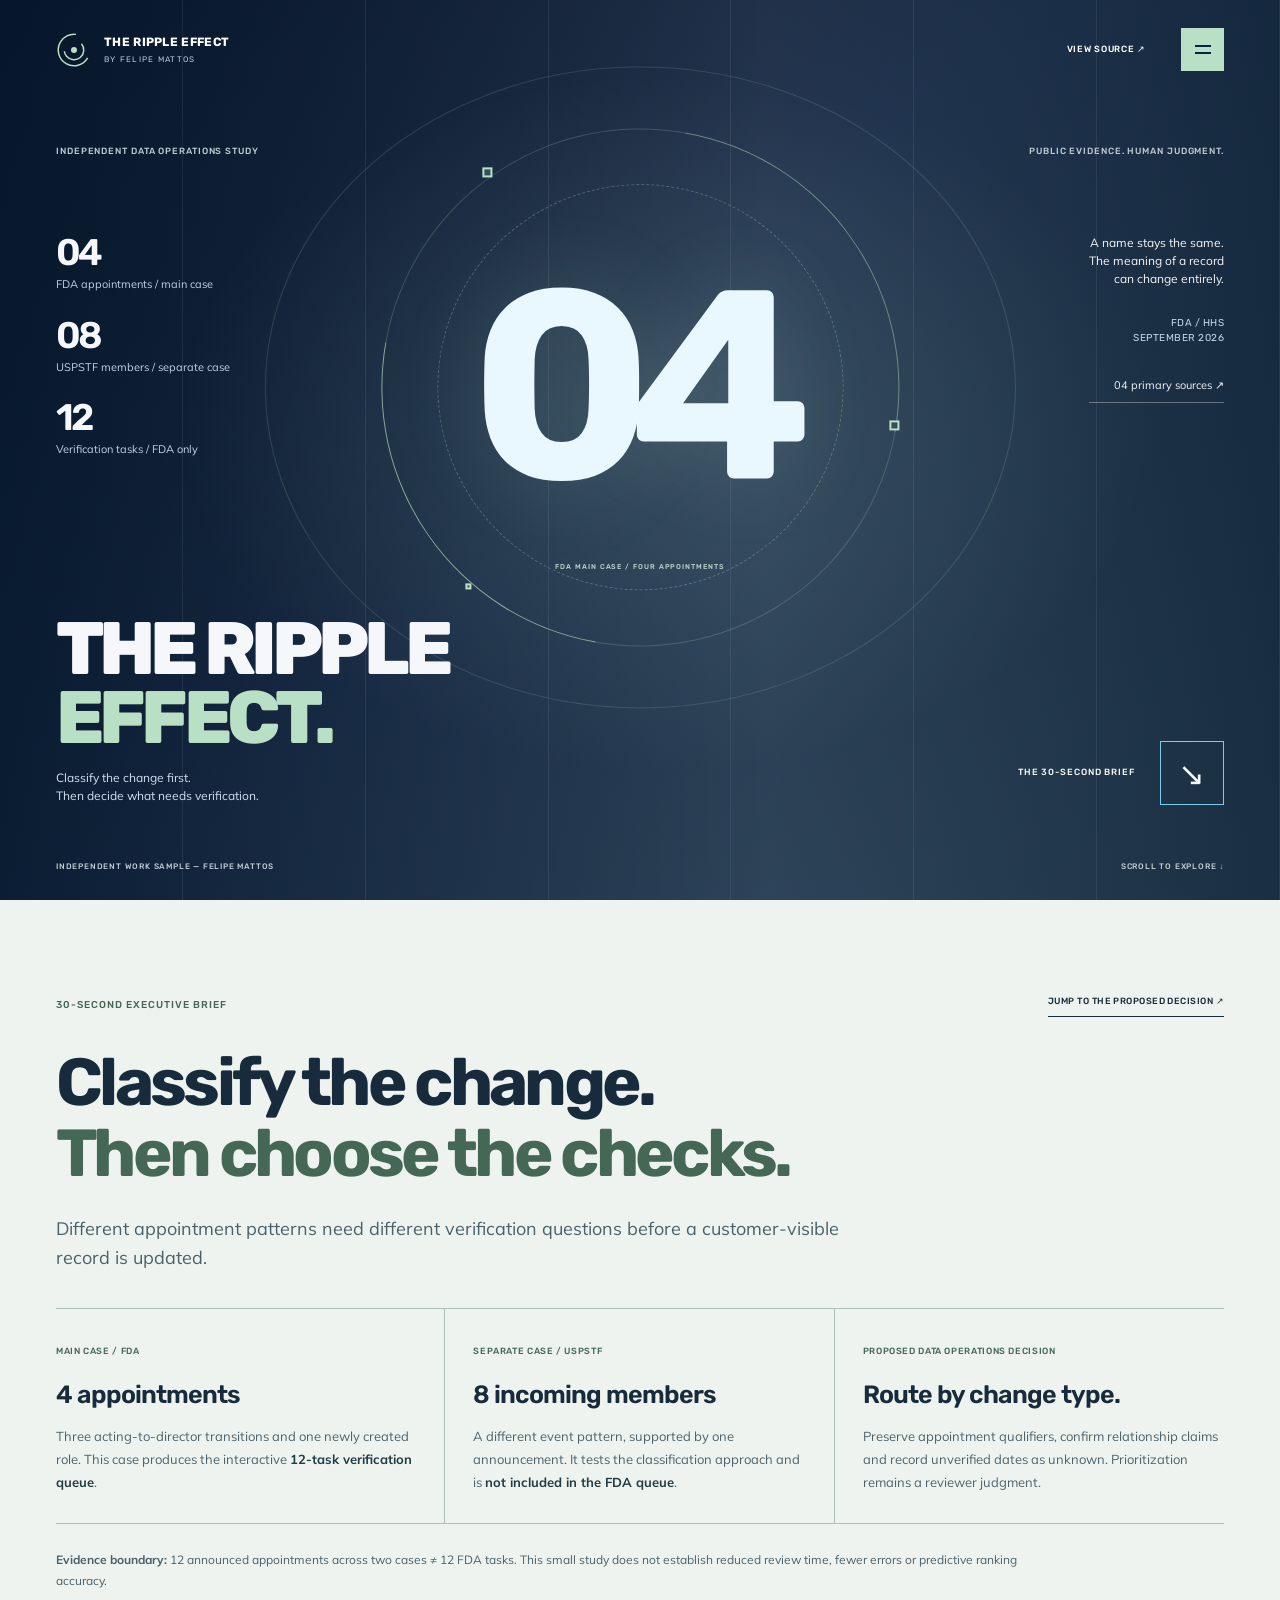
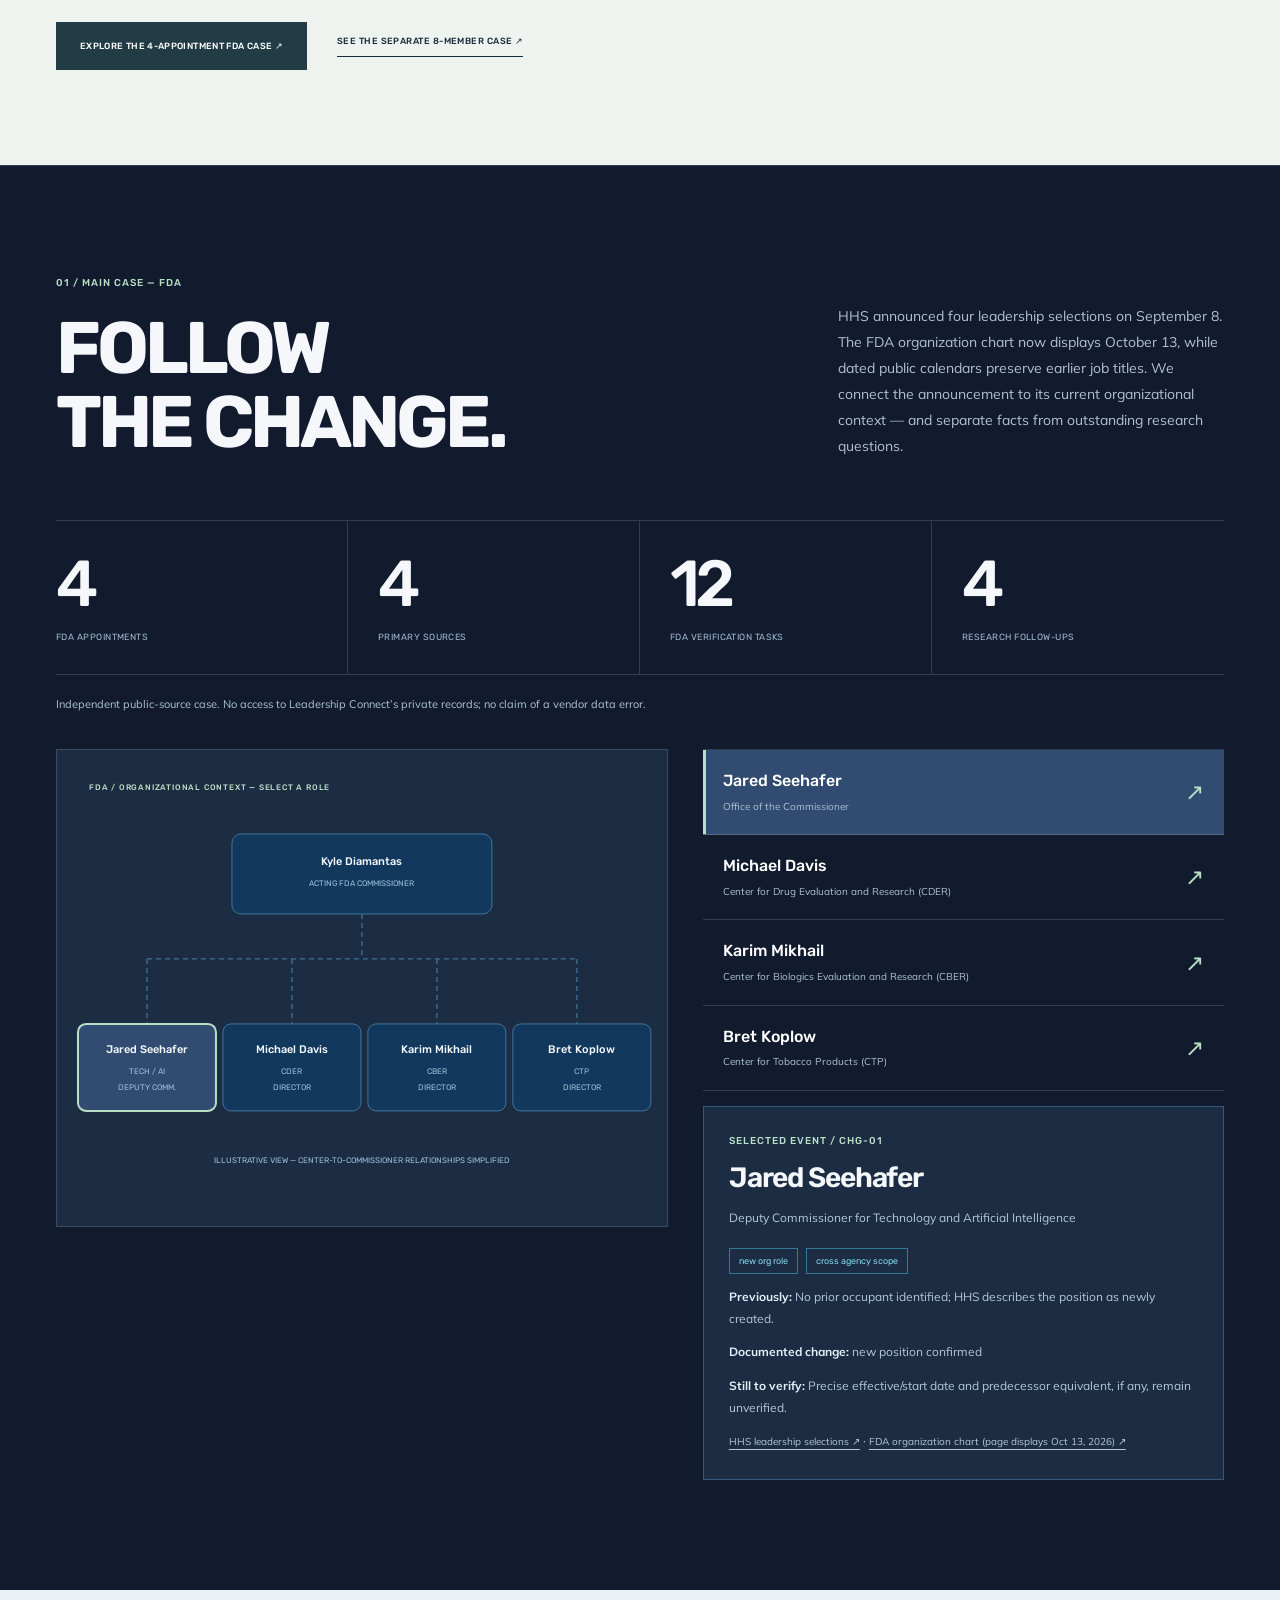
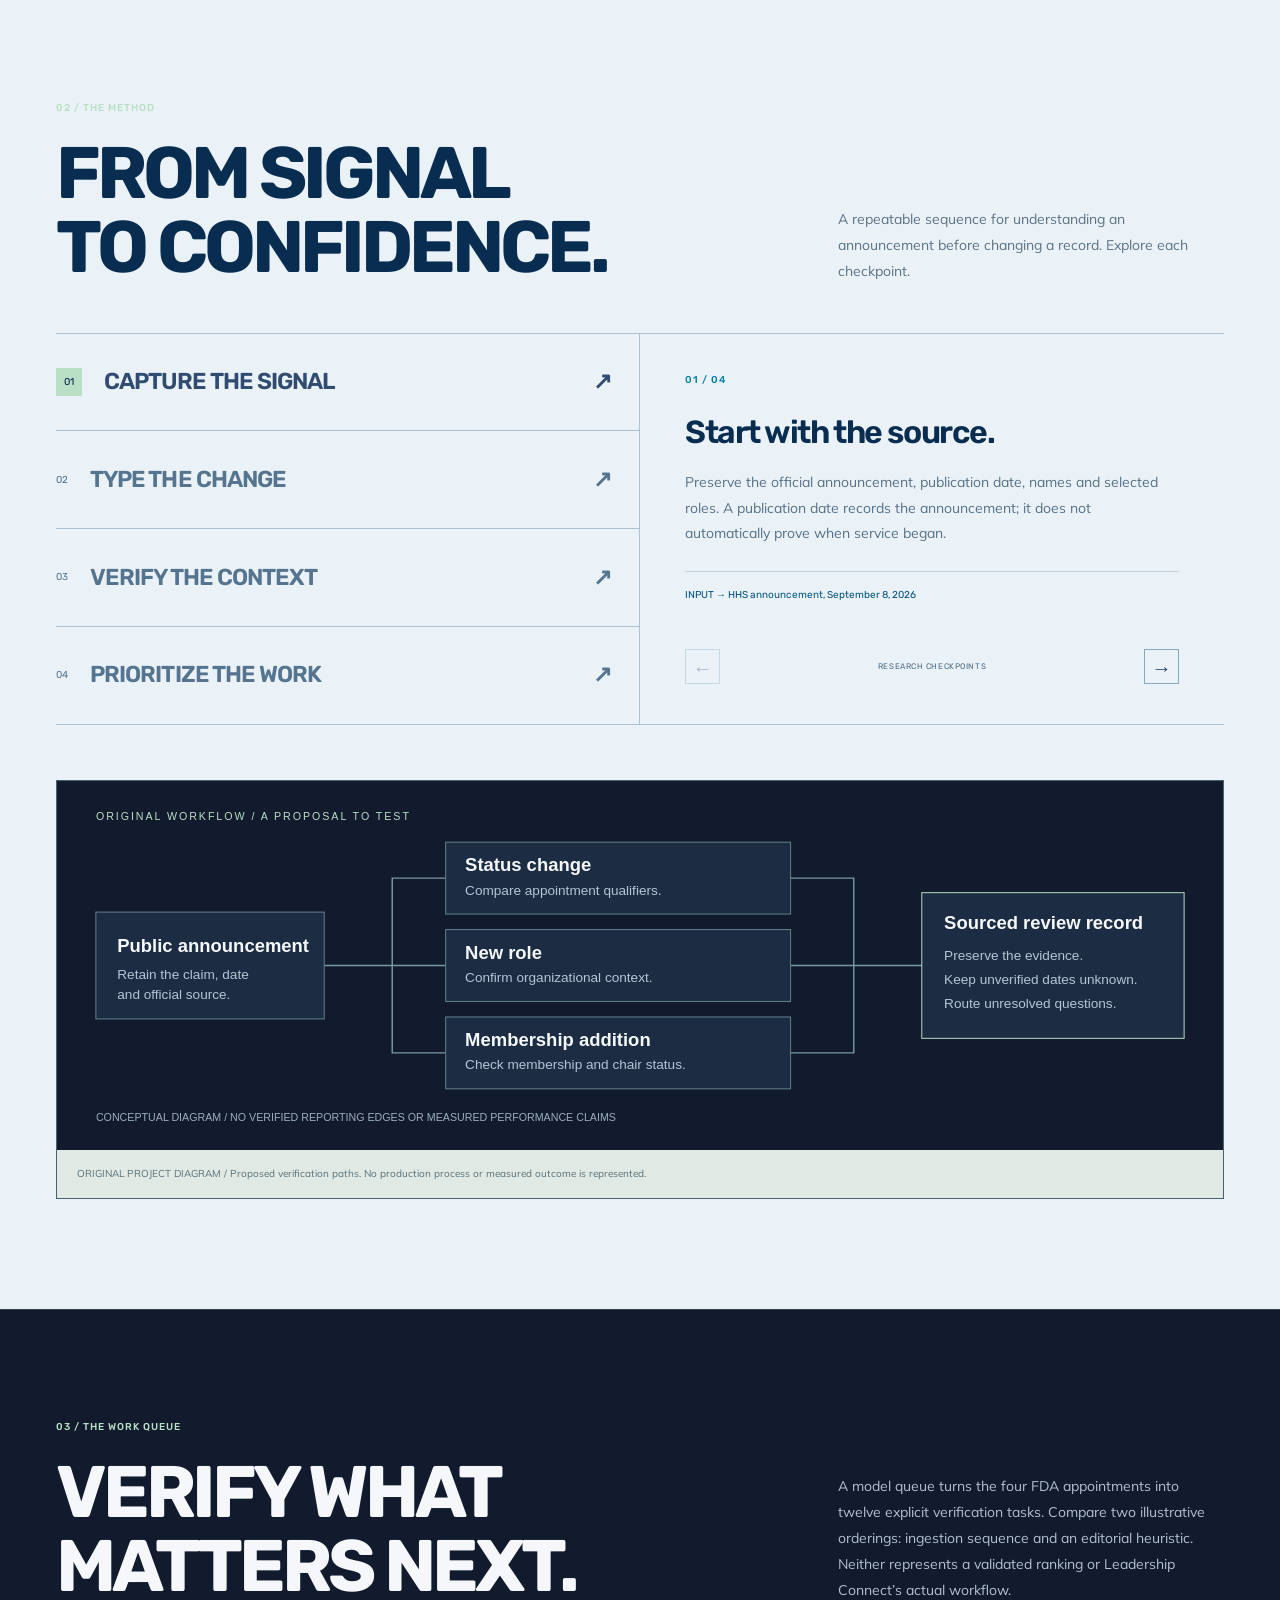
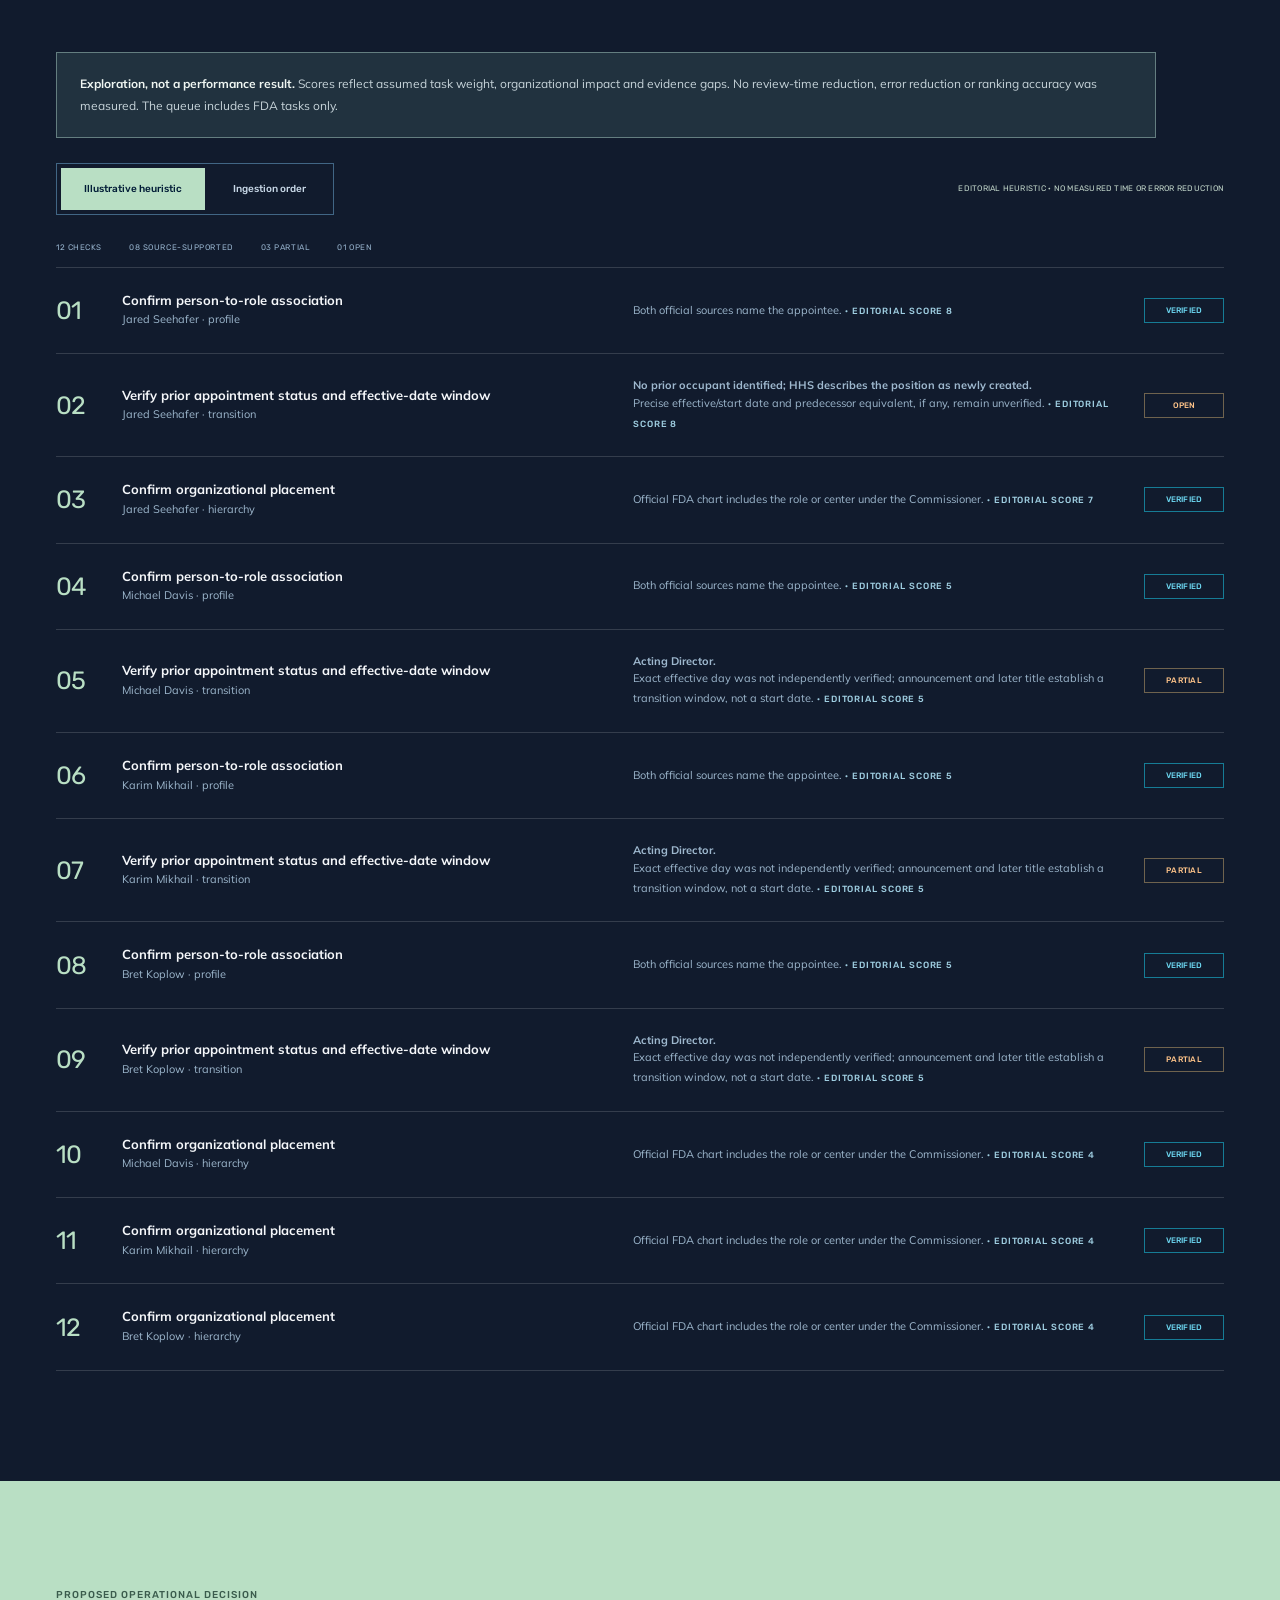
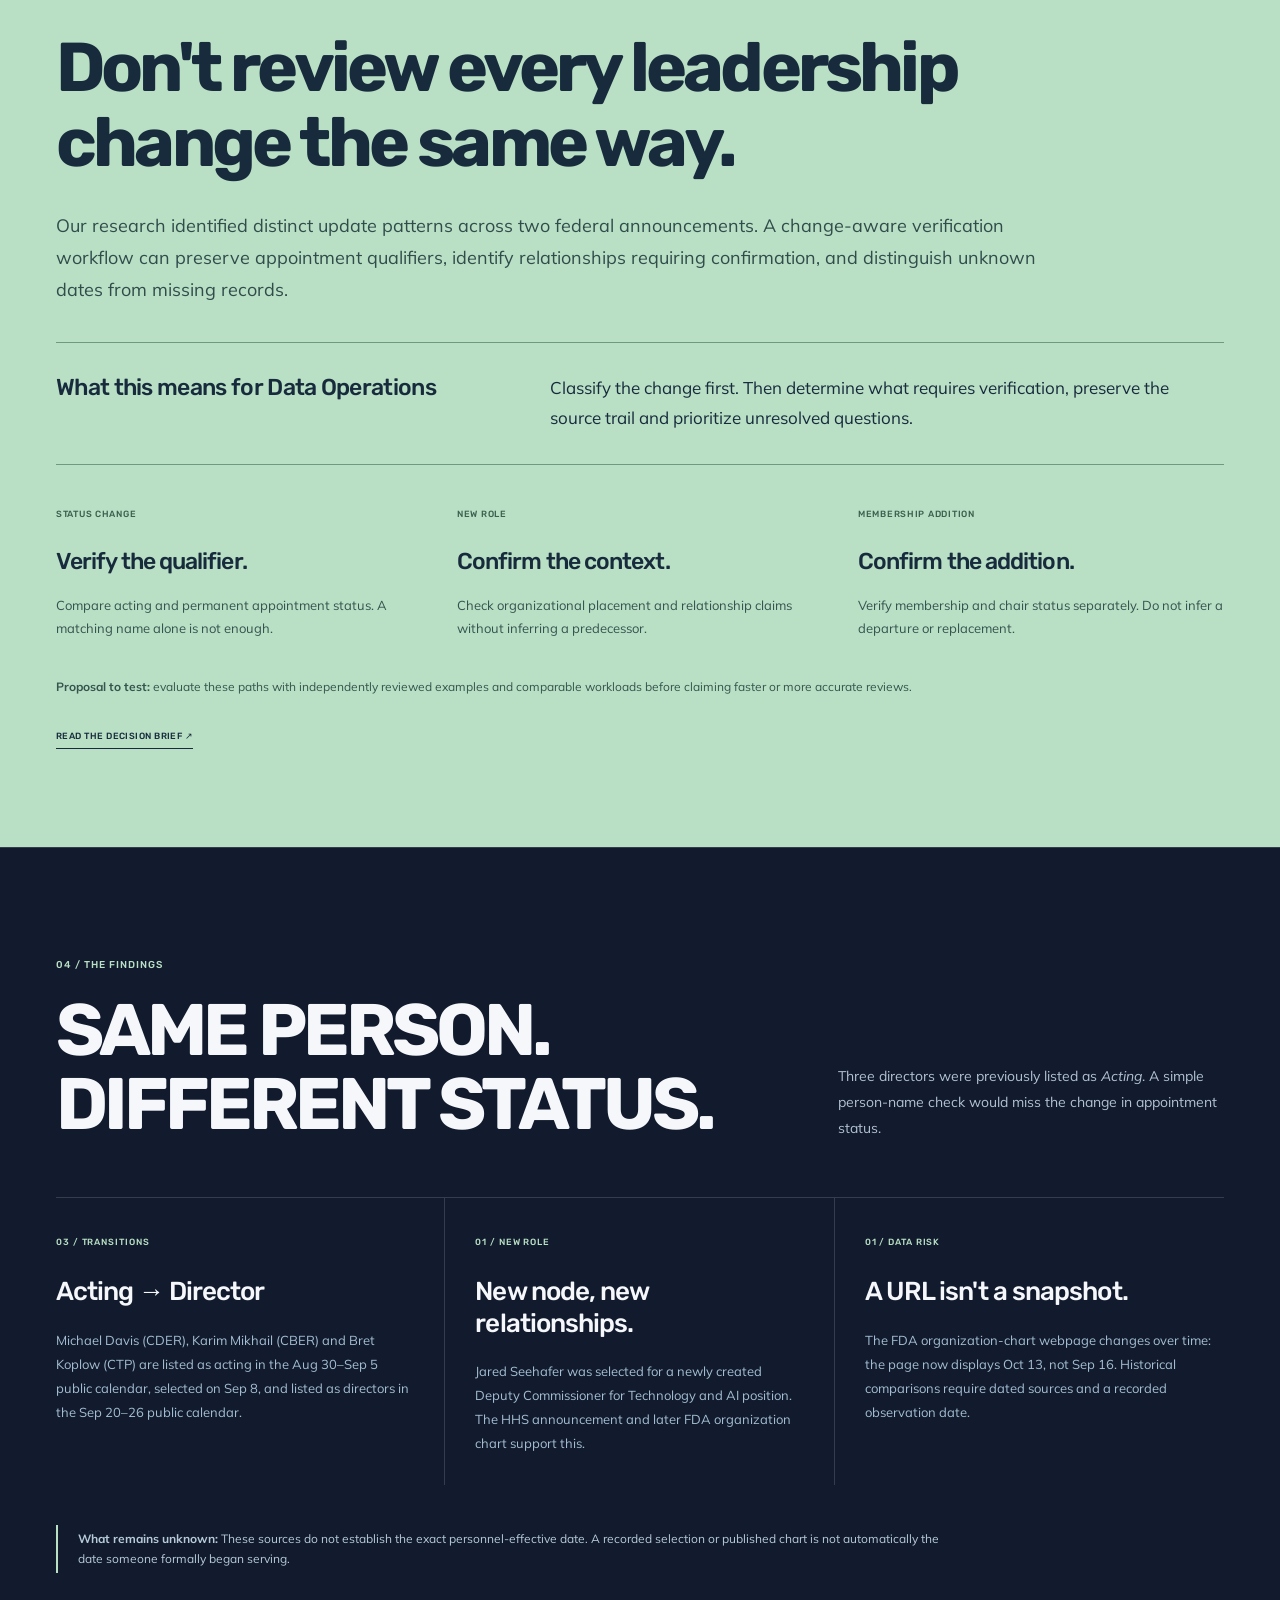
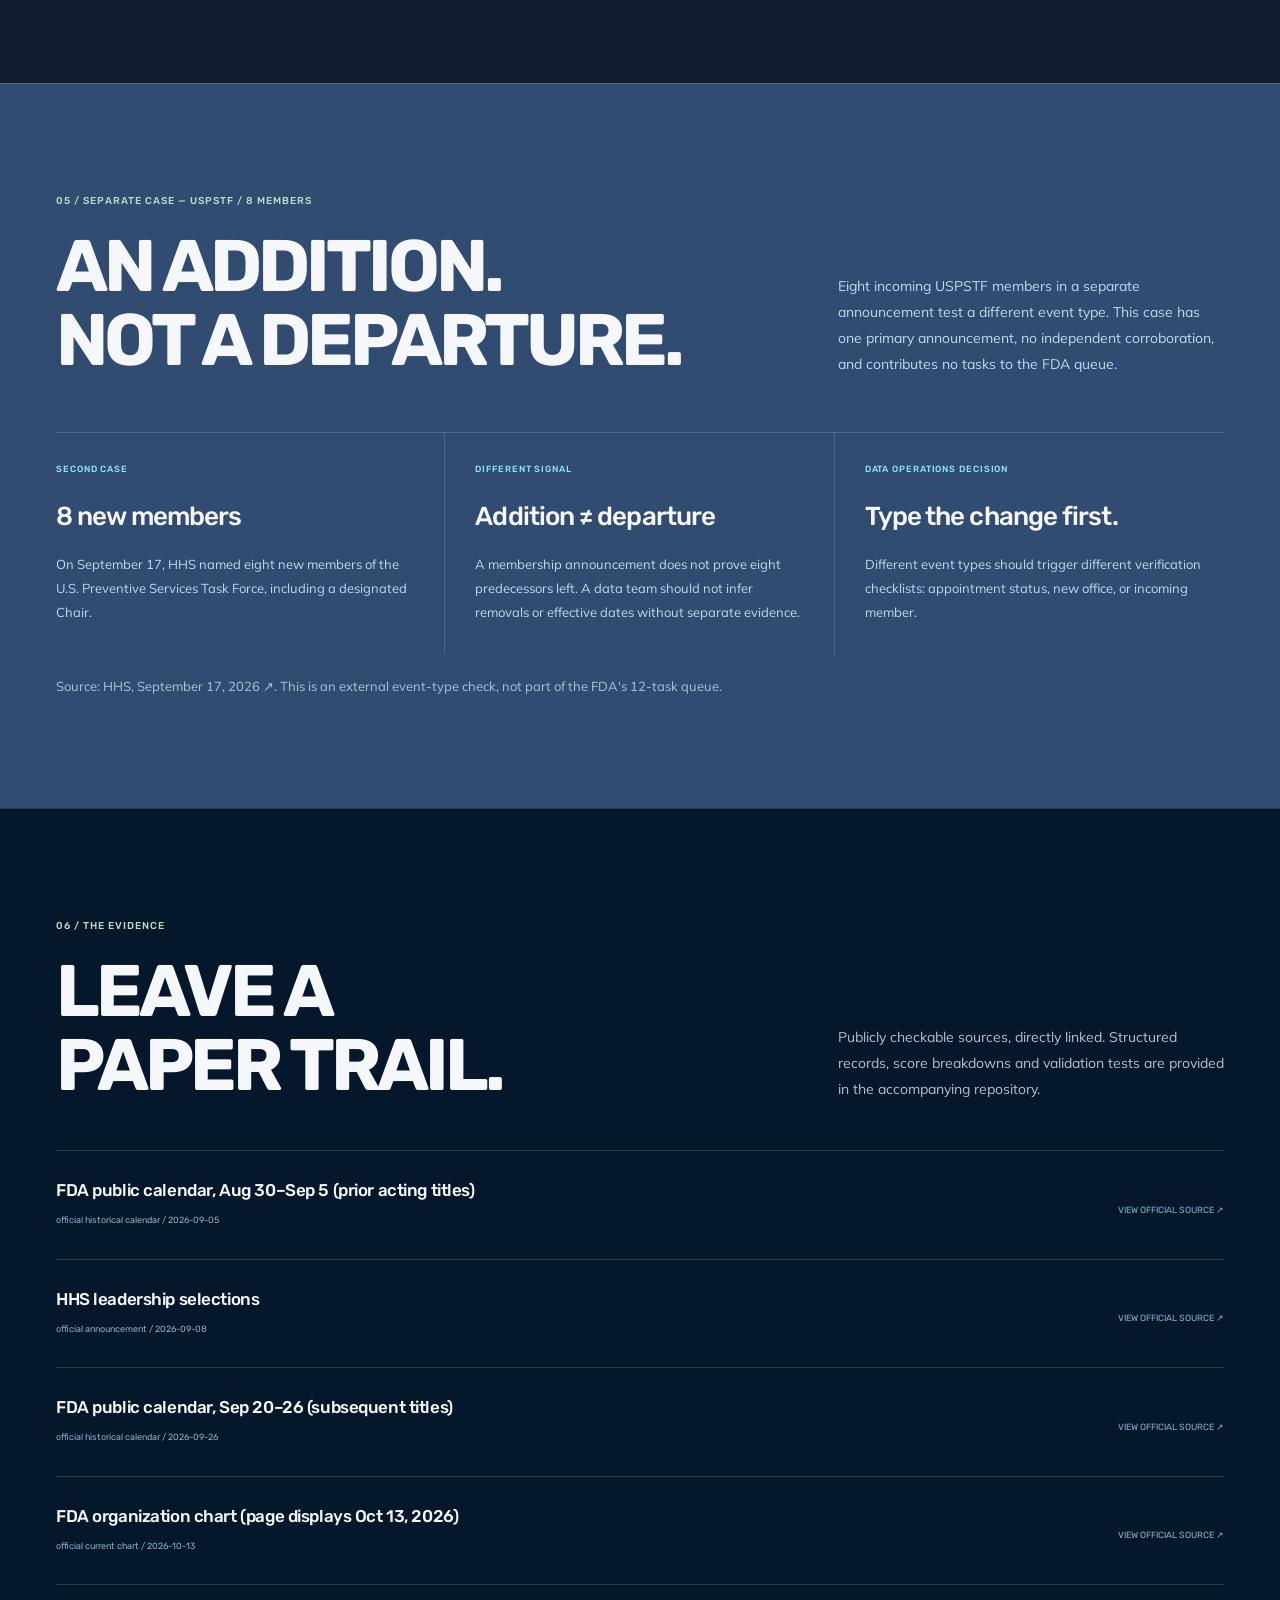
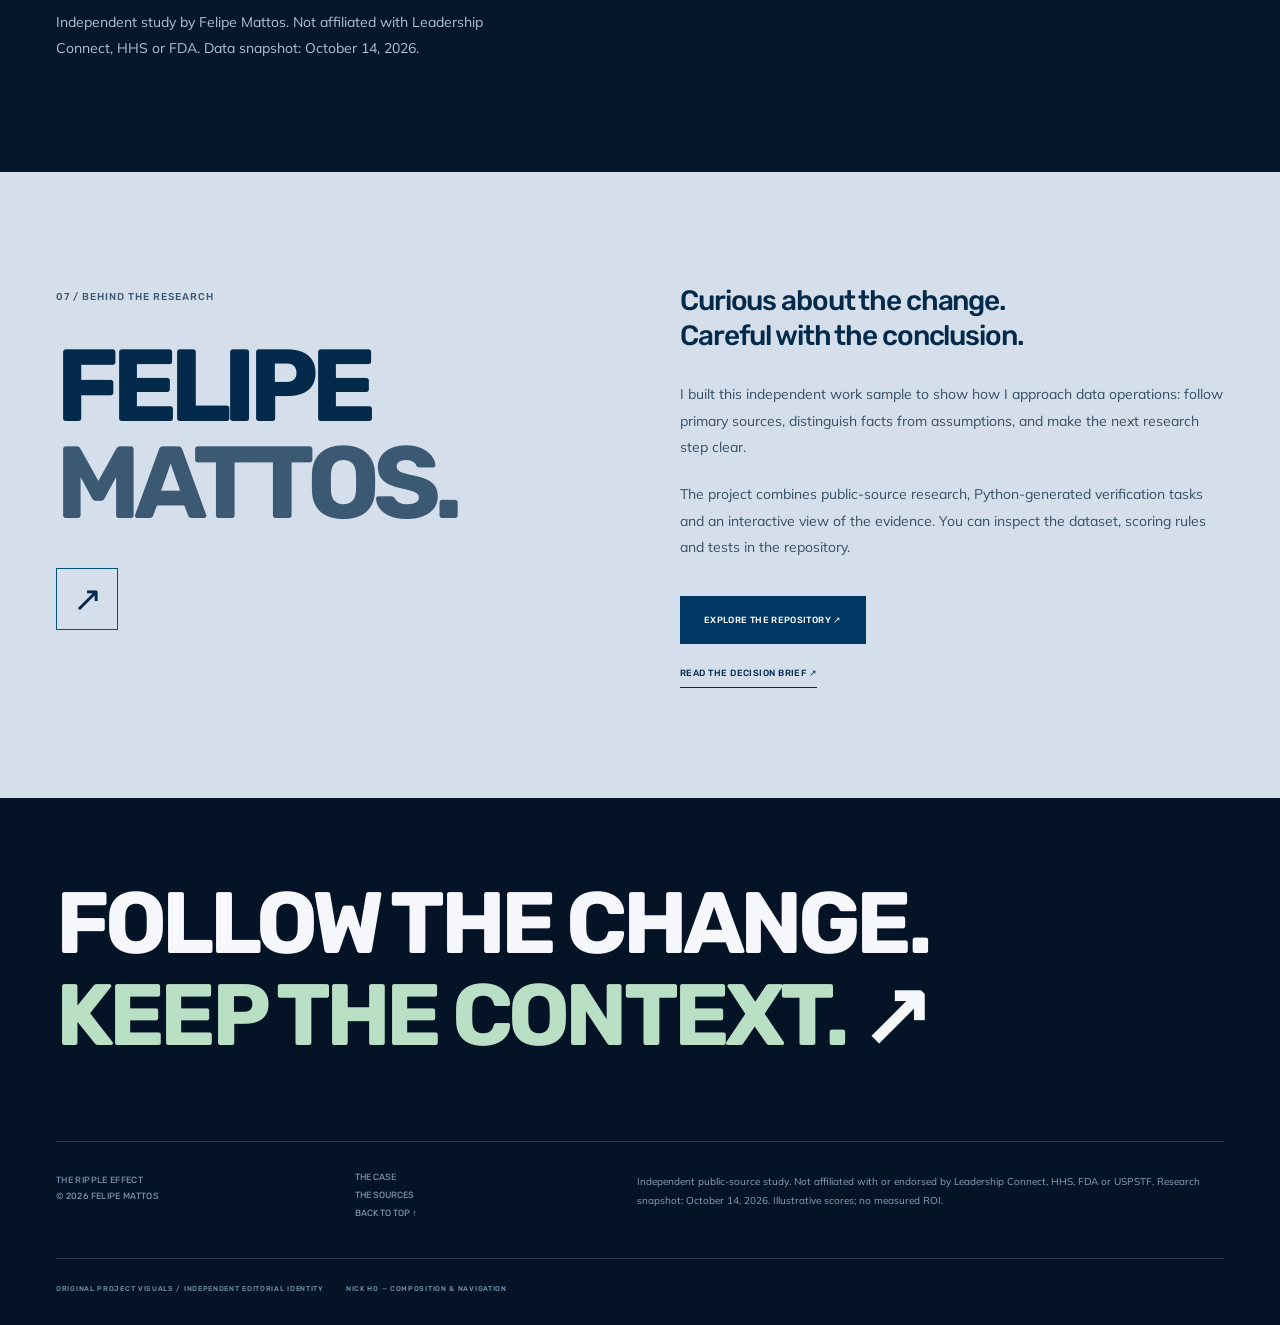
==== commit 3e098152: "Clarify that FDA queue derives from four appointments in one announcement" ====
--- a/site/index.html
+++ b/site/index.html
@@ -10,7 +10,7 @@
 <g class="org-click" tabindex="0" role="button" aria-label="Select Karim Mikhail" data-id="CHG-03"><rect x="296" y="210" width="138" height="87" rx="8" class="org-node"/><text x="365" y="239" class="org-text">Karim Mikhail</text><text x="365" y="260" class="org-sub">CBER</text><text x="365" y="276" class="org-sub">DIRECTOR</text></g>
 <g class="org-click" tabindex="0" role="button" aria-label="Select Bret Koplow" data-id="CHG-04"><rect x="441" y="210" width="138" height="87" rx="8" class="org-node"/><text x="510" y="239" class="org-text">Bret Koplow</text><text x="510" y="260" class="org-sub">CTP</text><text x="510" y="276" class="org-sub">DIRECTOR</text></g>
 <text x="290" y="349" class="org-sub">ILLUSTRATIVE VIEW — CENTER-TO-COMMISSIONER RELATIONSHIPS SIMPLIFIED</text></svg></div><div><div id="person-list" class="person-list" aria-label="Select a leader"></div><div class="detail" id="detail" aria-live="polite" aria-atomic="true"></div></div></div></div></section>
-<section class="method-section" id="method"><div class="shell"><div class="section-head"><div><div class="eyebrow">02 / THE METHOD</div><h2>FROM SIGNAL<br>TO CONFIDENCE.</h2></div><p class="sub">A repeatable sequence for understanding an announcement before changing a record. Explore each checkpoint.</p></div><div class="method-layout"><div class="method-tabs" role="tablist" aria-label="Research checkpoints"><button role="tab" type="button" id="method-tab-0" aria-controls="method-panel" aria-selected="true" data-step="0"><span>01</span>CAPTURE THE SIGNAL<i>↗</i></button><button role="tab" type="button" id="method-tab-1" aria-controls="method-panel" aria-selected="false" tabindex="-1" data-step="1"><span>02</span>TYPE THE CHANGE<i>↗</i></button><button role="tab" type="button" id="method-tab-2" aria-controls="method-panel" aria-selected="false" tabindex="-1" data-step="2"><span>03</span>VERIFY THE CONTEXT<i>↗</i></button><button role="tab" type="button" id="method-tab-3" aria-controls="method-panel" aria-selected="false" tabindex="-1" data-step="3"><span>04</span>PRIORITIZE THE WORK<i>↗</i></button></div><article id="method-panel" class="method-panel" role="tabpanel" aria-labelledby="method-tab-0" tabindex="0"><span id="method-count">01 / 04</span><h3 id="method-title">Start with the source.</h3><p id="method-copy">Preserve the official announcement, publication date, names and selected roles. A publication date records the announcement; it does not automatically prove when service began.</p><div class="method-example" id="method-example">INPUT → HHS announcement, September 8, 2026</div><div class="method-pagination"><button type="button" id="method-prev" aria-label="Previous checkpoint" disabled>←</button><span>RESEARCH CHECKPOINTS</span><button type="button" id="method-next" aria-label="Next checkpoint">→</button></div></article></div><figure class="own-visual"><img src="assets/verification-flow.svg" alt="Proposed workflow: classify an appointment as a status change, a new role or a membership addition; choose the corresponding verification questions; preserve the source trail and unknown dates." width="1200" height="380" loading="lazy"><figcaption>ORIGINAL PROJECT DIAGRAM / Proposed verification paths. No production process or measured outcome is represented.</figcaption></figure></div></section><section class="section" id="queue"><div class="shell"><div class="section-head"><div><div class="eyebrow">03 / THE WORK QUEUE</div><h2>VERIFY WHAT<br>MATTERS NEXT.</h2></div><p class="sub">A model queue turns four announcements into twelve explicit tasks. Compare two illustrative orderings: ingestion sequence and an editorial heuristic. Neither represents a validated ranking or Leadership Connect’s actual workflow.</p></div><p class="ranking-limit"><strong>Exploration, not a performance result.</strong> Scores reflect assumed task weight, organizational impact and evidence gaps. No review-time reduction, error reduction or ranking accuracy was measured. The queue includes FDA tasks only.</p><div class="controls"><div class="seg"><button id="btn-priority" type="button" aria-pressed="true">Illustrative heuristic</button><button id="btn-fifo" type="button" aria-pressed="false">Ingestion order</button></div><span class="pill" id="queue-label">EDITORIAL HEURISTIC · NO MEASURED TIME OR ERROR REDUCTION</span></div><div class="queue-summary"><span>12 CHECKS</span><span>08 SOURCE-SUPPORTED</span><span>03 PARTIAL</span><span>01 OPEN</span></div><div id="task-queue" class="queue" aria-live="polite"></div></div></section>
+<section class="method-section" id="method"><div class="shell"><div class="section-head"><div><div class="eyebrow">02 / THE METHOD</div><h2>FROM SIGNAL<br>TO CONFIDENCE.</h2></div><p class="sub">A repeatable sequence for understanding an announcement before changing a record. Explore each checkpoint.</p></div><div class="method-layout"><div class="method-tabs" role="tablist" aria-label="Research checkpoints"><button role="tab" type="button" id="method-tab-0" aria-controls="method-panel" aria-selected="true" data-step="0"><span>01</span>CAPTURE THE SIGNAL<i>↗</i></button><button role="tab" type="button" id="method-tab-1" aria-controls="method-panel" aria-selected="false" tabindex="-1" data-step="1"><span>02</span>TYPE THE CHANGE<i>↗</i></button><button role="tab" type="button" id="method-tab-2" aria-controls="method-panel" aria-selected="false" tabindex="-1" data-step="2"><span>03</span>VERIFY THE CONTEXT<i>↗</i></button><button role="tab" type="button" id="method-tab-3" aria-controls="method-panel" aria-selected="false" tabindex="-1" data-step="3"><span>04</span>PRIORITIZE THE WORK<i>↗</i></button></div><article id="method-panel" class="method-panel" role="tabpanel" aria-labelledby="method-tab-0" tabindex="0"><span id="method-count">01 / 04</span><h3 id="method-title">Start with the source.</h3><p id="method-copy">Preserve the official announcement, publication date, names and selected roles. A publication date records the announcement; it does not automatically prove when service began.</p><div class="method-example" id="method-example">INPUT → HHS announcement, September 8, 2026</div><div class="method-pagination"><button type="button" id="method-prev" aria-label="Previous checkpoint" disabled>←</button><span>RESEARCH CHECKPOINTS</span><button type="button" id="method-next" aria-label="Next checkpoint">→</button></div></article></div><figure class="own-visual"><img src="assets/verification-flow.svg" alt="Proposed workflow: classify an appointment as a status change, a new role or a membership addition; choose the corresponding verification questions; preserve the source trail and unknown dates." width="1200" height="380" loading="lazy"><figcaption>ORIGINAL PROJECT DIAGRAM / Proposed verification paths. No production process or measured outcome is represented.</figcaption></figure></div></section><section class="section" id="queue"><div class="shell"><div class="section-head"><div><div class="eyebrow">03 / THE WORK QUEUE</div><h2>VERIFY WHAT<br>MATTERS NEXT.</h2></div><p class="sub">A model queue turns the four FDA appointments into twelve explicit verification tasks. Compare two illustrative orderings: ingestion sequence and an editorial heuristic. Neither represents a validated ranking or Leadership Connect’s actual workflow.</p></div><p class="ranking-limit"><strong>Exploration, not a performance result.</strong> Scores reflect assumed task weight, organizational impact and evidence gaps. No review-time reduction, error reduction or ranking accuracy was measured. The queue includes FDA tasks only.</p><div class="controls"><div class="seg"><button id="btn-priority" type="button" aria-pressed="true">Illustrative heuristic</button><button id="btn-fifo" type="button" aria-pressed="false">Ingestion order</button></div><span class="pill" id="queue-label">EDITORIAL HEURISTIC · NO MEASURED TIME OR ERROR REDUCTION</span></div><div class="queue-summary"><span>12 CHECKS</span><span>08 SOURCE-SUPPORTED</span><span>03 PARTIAL</span><span>01 OPEN</span></div><div id="task-queue" class="queue" aria-live="polite"></div></div></section>
 <section class="decision-section" id="decision" aria-labelledby="decision-title"><div class="shell"><span class="eyebrow">PROPOSED OPERATIONAL DECISION</span><h2 id="decision-title">Don't review every leadership change the same way.</h2><p class="decision-lead">Our research identified distinct update patterns across two federal announcements. A change-aware verification workflow can preserve appointment qualifiers, identify relationships requiring confirmation, and distinguish unknown dates from missing records.</p><div class="decision-body"><h3>What this means for Data Operations</h3><p>Classify the change first. Then determine what requires verification, preserve the source trail and prioritize unresolved questions.</p></div><div class="decision-paths"><article><span>STATUS CHANGE</span><h3>Verify the qualifier.</h3><p>Compare acting and permanent appointment status. A matching name alone is not enough.</p></article><article><span>NEW ROLE</span><h3>Confirm the context.</h3><p>Check organizational placement and relationship claims without inferring a predecessor.</p></article><article><span>MEMBERSHIP ADDITION</span><h3>Confirm the addition.</h3><p>Verify membership and chair status separately. Do not infer a departure or replacement.</p></article></div><p class="decision-caveat"><strong>Proposal to test:</strong> evaluate these paths with independently reviewed examples and comparable workloads before claiming faster or more accurate reviews.</p><a class="text-link" href="https://github.com/felipervm/leadership-change-intelligence/blob/main/docs/decision_brief.md" target="_blank" rel="noopener">READ THE DECISION BRIEF ↗</a></div></section><section class="section" id="findings"><div class="shell"><div class="section-head"><div><div class="eyebrow">04 / THE FINDINGS</div><h2>SAME PERSON.<br>DIFFERENT STATUS.</h2></div><p class="sub">Three directors were previously listed as <em>Acting</em>. A simple person-name check would miss the change in appointment status.</p></div><div class="findings-grid"><article class="finding"><span class="mono">03 / TRANSITIONS</span><h3>Acting → Director</h3><p>Michael Davis (CDER), Karim Mikhail (CBER) and Bret Koplow (CTP) are listed as acting in the Aug 30–Sep 5 public calendar, selected on Sep 8, and listed as directors in the Sep 20–26 public calendar.</p></article><article class="finding"><span class="mono">01 / NEW ROLE</span><h3>New node, new relationships.</h3><p>Jared Seehafer was selected for a newly created Deputy Commissioner for Technology and AI position. The HHS announcement and later FDA organization chart support this.</p></article><article class="finding"><span class="mono">01 / DATA RISK</span><h3>A URL isn't a snapshot.</h3><p>The FDA organization-chart webpage changes over time: the page now displays Oct 13, not Sep 16. Historical comparisons require dated sources and a recorded observation date.</p></article></div><p class="source-warning"><strong>What remains unknown:</strong> These sources do not establish the exact personnel-effective date. A recorded selection or published chart is not automatically the date someone formally began serving.</p></div></section><section class="section" id="validation"><div class="shell"><div class="section-head"><div><div class="eyebrow">05 / SEPARATE CASE — USPSTF / 8 MEMBERS</div><h2>AN ADDITION.<br>NOT A DEPARTURE.</h2></div><p class="section-intro">Eight incoming USPSTF members in a separate announcement test a different event type. This case has one primary announcement, no independent corroboration, and contributes no tasks to the FDA queue.</p></div><div class="findings-grid"><div class="finding"><div class="eyebrow">SECOND CASE</div><h3>8 new members</h3><p>On September 17, HHS named eight new members of the U.S. Preventive Services Task Force, including a designated Chair.</p></div><div class="finding"><div class="eyebrow">DIFFERENT SIGNAL</div><h3>Addition ≠ departure</h3><p>A membership announcement does not prove eight predecessors left. A data team should not infer removals or effective dates without separate evidence.</p></div><div class="finding"><div class="eyebrow">DATA OPERATIONS DECISION</div><h3>Type the change first.</h3><p>Different event types should trigger different verification checklists: appointment status, new office, or incoming member.</p></div></div><p style="font-size:13px;color:var(--muted);margin-top:22px">Source: <a href="https://www.hhs.gov/press-room/secretary-kennedy-announces-new-us-preventive-services-task-force-members.html" target="_blank" rel="noopener noreferrer">HHS, September 17, 2026 ↗</a>. This is an external event-type check, not part of the FDA's 12-task queue.</p></div></section>
 <section class="section" id="sources"><div class="shell"><div class="section-head"><div><div class="eyebrow">06 / THE EVIDENCE</div><h2>LEAVE A<br>PAPER TRAIL.</h2></div><p class="sub">Publicly checkable sources, directly linked. Structured records, score breakdowns and validation tests are provided in the accompanying repository.</p></div><div id="source-list" class="source-list"></div><p class="sub" style="margin-top:25px">Independent study by <a href="https://www.linkedin.com/in/felipervm/">Felipe Mattos</a>. Not affiliated with Leadership Connect, HHS or FDA. Data snapshot: October 14, 2026.</p></div></section>
 <section class="about-section" id="about"><div class="shell about-layout"><div><span class="eyebrow">07 / BEHIND THE RESEARCH</span><h2>FELIPE<br><span>MATTOS.</span></h2><a class="round-link" href="https://www.linkedin.com/in/felipervm/" target="_blank" rel="noopener" aria-label="Connect with Felipe Mattos on LinkedIn">↗</a></div><div class="about-body"><p class="about-lead">Curious about the change.<br>Careful with the conclusion.</p><p>I built this independent work sample to show how I approach data operations: follow primary sources, distinguish facts from assumptions, and make the next research step clear.</p><p>The project combines public-source research, Python-generated verification tasks and an interactive view of the evidence. You can inspect the dataset, scoring rules and tests in the repository.</p><div class="about-actions"><a class="button" href="https://github.com/felipervm/leadership-change-intelligence" target="_blank" rel="noopener">EXPLORE THE REPOSITORY ↗</a><a class="text-link" href="https://github.com/felipervm/leadership-change-intelligence/blob/main/docs/decision_brief.md" target="_blank" rel="noopener">READ THE DECISION BRIEF ↗</a></div></div></div></section></main><footer class="footer"><div class="shell"><a class="footer-statement" href="#top">FOLLOW THE CHANGE.<br><span>KEEP THE CONTEXT.</span> ↗</a><div class="footer-grid"><span>THE RIPPLE EFFECT<br>© 2026 FELIPE MATTOS</span><div><a href="#case">THE CASE</a><a href="#sources">THE SOURCES</a><a href="#top">BACK TO TOP ↑</a></div><p>Independent public-source study. Not affiliated with or endorsed by Leadership Connect, HHS, FDA or USPSTF. Research snapshot: October 14, 2026. Illustrative scores; no measured ROI.</p></div><div class="credits">ORIGINAL PROJECT VISUALS / INDEPENDENT EDITORIAL IDENTITY<a href="https://nickho-motorsports.nl/" target="_blank" rel="noopener">NICK HO — COMPOSITION & NAVIGATION</a></div></div></footer><script type="application/json" id="embedded-case">{"case": {"case_id": "fda-sept-2026", "as_of": "2026-10-14", "agency": "U.S. Food and Drug Administration", "sources": [{"id": "FDA-AUG30", "kind": "official_historical_calendar", "label": "FDA public calendar, Aug 30–Sep 5 (prior acting titles)", "date": "2026-09-05", "url": "https://www.fda.gov/news-events/public-calendar-meetings-fda-officials/public-calendar-august-30-september-5-2026", "note": "Archived week-specific record, lists Davis, Mikhail, Koplow as acting directors."}, {"id": "HHS-SEP08", "kind": "official_announcement", "label": "HHS leadership selections", "date": "2026-09-08", "url": "https://www.hhs.gov/press-room/hhs-announces-key-fda-leadership-selections.html"}, {"id": "FDA-SEP20", "kind": "official_historical_calendar", "label": "FDA public calendar, Sep 20–26 (subsequent titles)", "date": "2026-09-26", "url": "https://www.fda.gov/news-events/public-calendar-meetings-fda-officials/public-calendar-september-20-26-2026", "note": "Week-specific record, lists directors without acting designation."}, {"id": "FDA-OCT13", "kind": "official_current_chart", "label": "FDA organization chart (page displays Oct 13, 2026)", "date": "2026-10-13", "url": "https://www.fda.gov/about-fda/fda-organization-charts/fda-overview-organization-chart-text-version", "note": "LIVING WEBPAGE: the chart URL updates; page date must be checked again if revisited."}], "reporting_manager": {"id": "FDA-COMMISSIONER", "name": "Kyle Diamantas", "role": "Acting Commissioner of Food and Drugs", "evidence": ["FDA-AUG30"], "note": "Official FDA calendar identifies the Acting Commissioner; edges in the visualization are illustrative rather than independently validated direct reporting lines."}, "changes": [{"id": "CHG-01", "person": "Jared Seehafer", "role": "Deputy Commissioner for Technology and Artificial Intelligence", "unit": "Office of the Commissioner", "type": "new_role", "evidence": ["HHS-SEP08", "FDA-OCT13"], "relationships": ["organizational placement shown in FDA overview; direct reporting edge not independently verified"], "risk_tags": ["new_org_role", "cross_agency_scope"], "customer_relevance": 3, "prior_status": "No prior occupant identified; HHS describes the position as newly created.", "transition_status": "new_position_confirmed", "transition_evidence": ["HHS-SEP08"], "unresolved": "Precise effective/start date and predecessor equivalent, if any, remain unverified."}, {"id": "CHG-02", "person": "Michael Davis", "role": "Director, Center for Drug Evaluation and Research", "unit": "Center for Drug Evaluation and Research (CDER)", "type": "leadership_selection", "evidence": ["HHS-SEP08", "FDA-OCT13"], "relationships": ["organizational placement shown in FDA overview; direct reporting edge not independently verified"], "risk_tags": ["center_leadership"], "customer_relevance": 2, "prior_status": "Acting Director", "transition_status": "acting_to_director_confirmed", "transition_evidence": ["FDA-AUG30", "HHS-SEP08", "FDA-SEP20"], "unresolved": "Exact effective day was not independently verified; announcement and later title establish a transition window, not a start date."}, {"id": "CHG-03", "person": "Karim Mikhail", "role": "Director, Center for Biologics Evaluation and Research", "unit": "Center for Biologics Evaluation and Research (CBER)", "type": "leadership_selection", "evidence": ["HHS-SEP08", "FDA-OCT13"], "relationships": ["organizational placement shown in FDA overview; direct reporting edge not independently verified"], "risk_tags": ["center_leadership"], "customer_relevance": 2, "prior_status": "Acting Director", "transition_status": "acting_to_director_confirmed", "transition_evidence": ["FDA-AUG30", "HHS-SEP08", "FDA-SEP20"], "unresolved": "Exact effective day was not independently verified; announcement and later title establish a transition window, not a start date."}, {"id": "CHG-04", "person": "Bret Koplow", "role": "Director, Center for Tobacco Products", "unit": "Center for Tobacco Products (CTP)", "type": "leadership_selection", "evidence": ["HHS-SEP08", "FDA-OCT13"], "relationships": ["organizational placement shown in FDA overview; direct reporting edge not independently verified"], "risk_tags": ["center_leadership"], "customer_relevance": 2, "prior_status": "Acting Director", "transition_status": "acting_to_director_confirmed", "transition_evidence": ["FDA-AUG30", "HHS-SEP08", "FDA-SEP20"], "unresolved": "Exact effective day was not independently verified; announcement and later title establish a transition window, not a start date."}], "research_finding": "Three Acting Director → Director title changes supported by dated FDA calendars and the HHS announcement; one newly created Deputy Commissioner role. Exact personnel-effective dates not established.", "source_caveat": "The organizational chart is a living page. The original v1 attributed a September 16 chart snapshot to a URL that now displays October 13. This version avoids treating that URL as a fixed archived snapshot."}, "tasks": [{"id": "CHG-01-PROFILE", "event_id": "CHG-01", "kind": "profile", "title": "Confirm person-to-role association", "person": "Jared Seehafer", "status": "confirmed", "why": "Both official sources name the appointee.", "research_note": "", "score": 8, "source_ids": ["HHS-SEP08", "FDA-OCT13"], "score_factors": {"task_weight": 4, "impact_assumption": 3, "evidence_gap": 0, "new_role_flag": 1}, "rank_priority": 1, "rank_fifo": 1}, {"id": "CHG-01-HIERARCHY", "event_id": "CHG-01", "kind": "hierarchy", "title": "Confirm organizational placement", "person": "Jared Seehafer", "status": "confirmed", "why": "Official FDA chart includes the role or center under the Commissioner.", "research_note": "", "score": 7, "source_ids": ["HHS-SEP08", "FDA-OCT13"], "score_factors": {"task_weight": 3, "impact_assumption": 3, "evidence_gap": 0, "new_role_flag": 1}, "rank_priority": 3, "rank_fifo": 2}, {"id": "CHG-01-TRANSITION", "event_id": "CHG-01", "kind": "transition", "title": "Verify prior appointment status and effective-date window", "person": "Jared Seehafer", "status": "needs_research", "why": "Precise effective/start date and predecessor equivalent, if any, remain unverified.", "research_note": "No prior occupant identified; HHS describes the position as newly created.", "score": 8, "source_ids": ["HHS-SEP08"], "score_factors": {"task_weight": 2, "impact_assumption": 3, "evidence_gap": 2, "new_role_flag": 1}, "rank_priority": 2, "rank_fifo": 3}, {"id": "CHG-02-PROFILE", "event_id": "CHG-02", "kind": "profile", "title": "Confirm person-to-role association", "person": "Michael Davis", "status": "confirmed", "why": "Both official sources name the appointee.", "research_note": "", "score": 5, "source_ids": ["HHS-SEP08", "FDA-OCT13"], "score_factors": {"task_weight": 4, "impact_assumption": 1, "evidence_gap": 0, "new_role_flag": 0}, "rank_priority": 4, "rank_fifo": 4}, {"id": "CHG-02-HIERARCHY", "event_id": "CHG-02", "kind": "hierarchy", "title": "Confirm organizational placement", "person": "Michael Davis", "status": "confirmed", "why": "Official FDA chart includes the role or center under the Commissioner.", "research_note": "", "score": 4, "source_ids": ["HHS-SEP08", "FDA-OCT13"], "score_factors": {"task_weight": 3, "impact_assumption": 1, "evidence_gap": 0, "new_role_flag": 0}, "rank_priority": 10, "rank_fifo": 5}, {"id": "CHG-02-TRANSITION", "event_id": "CHG-02", "kind": "transition", "title": "Verify prior appointment status and effective-date window", "person": "Michael Davis", "status": "partial", "why": "Exact effective day was not independently verified; announcement and later title establish a transition window, not a start date.", "research_note": "Acting Director", "score": 5, "source_ids": ["FDA-AUG30", "HHS-SEP08", "FDA-SEP20"], "score_factors": {"task_weight": 2, "impact_assumption": 1, "evidence_gap": 2, "new_role_flag": 0}, "rank_priority": 5, "rank_fifo": 6}, {"id": "CHG-03-PROFILE", "event_id": "CHG-03", "kind": "profile", "title": "Confirm person-to-role association", "person": "Karim Mikhail", "status": "confirmed", "why": "Both official sources name the appointee.", "research_note": "", "score": 5, "source_ids": ["HHS-SEP08", "FDA-OCT13"], "score_factors": {"task_weight": 4, "impact_assumption": 1, "evidence_gap": 0, "new_role_flag": 0}, "rank_priority": 6, "rank_fifo": 7}, {"id": "CHG-03-HIERARCHY", "event_id": "CHG-03", "kind": "hierarchy", "title": "Confirm organizational placement", "person": "Karim Mikhail", "status": "confirmed", "why": "Official FDA chart includes the role or center under the Commissioner.", "research_note": "", "score": 4, "source_ids": ["HHS-SEP08", "FDA-OCT13"], "score_factors": {"task_weight": 3, "impact_assumption": 1, "evidence_gap": 0, "new_role_flag": 0}, "rank_priority": 11, "rank_fifo": 8}, {"id": "CHG-03-TRANSITION", "event_id": "CHG-03", "kind": "transition", "title": "Verify prior appointment status and effective-date window", "person": "Karim Mikhail", "status": "partial", "why": "Exact effective day was not independently verified; announcement and later title establish a transition window, not a start date.", "research_note": "Acting Director", "score": 5, "source_ids": ["FDA-AUG30", "HHS-SEP08", "FDA-SEP20"], "score_factors": {"task_weight": 2, "impact_assumption": 1, "evidence_gap": 2, "new_role_flag": 0}, "rank_priority": 7, "rank_fifo": 9}, {"id": "CHG-04-PROFILE", "event_id": "CHG-04", "kind": "profile", "title": "Confirm person-to-role association", "person": "Bret Koplow", "status": "confirmed", "why": "Both official sources name the appointee.", "research_note": "", "score": 5, "source_ids": ["HHS-SEP08", "FDA-OCT13"], "score_factors": {"task_weight": 4, "impact_assumption": 1, "evidence_gap": 0, "new_role_flag": 0}, "rank_priority": 8, "rank_fifo": 10}, {"id": "CHG-04-HIERARCHY", "event_id": "CHG-04", "kind": "hierarchy", "title": "Confirm organizational placement", "person": "Bret Koplow", "status": "confirmed", "why": "Official FDA chart includes the role or center under the Commissioner.", "research_note": "", "score": 4, "source_ids": ["HHS-SEP08", "FDA-OCT13"], "score_factors": {"task_weight": 3, "impact_assumption": 1, "evidence_gap": 0, "new_role_flag": 0}, "rank_priority": 12, "rank_fifo": 11}, {"id": "CHG-04-TRANSITION", "event_id": "CHG-04", "kind": "transition", "title": "Verify prior appointment status and effective-date window", "person": "Bret Koplow", "status": "partial", "why": "Exact effective day was not independently verified; announcement and later title establish a transition window, not a start date.", "research_note": "Acting Director", "score": 5, "source_ids": ["FDA-AUG30", "HHS-SEP08", "FDA-SEP20"], "score_factors": {"task_weight": 2, "impact_assumption": 1, "evidence_gap": 2, "new_role_flag": 0}, "rank_priority": 9, "rank_fifo": 12}], "summary": {"official_sources": 4, "announced_selections": 4, "verification_tasks": 12, "source_supported_checks": 8, "open_research_tasks": 1, "partial_checks": 3, "documented_transition_patterns": 3}, "disclaimer": "Public-source exercise. No access to Leadership Connect data, no inferred defects, no verified internal ROI.", "method": "Scores are illustrative editorial priorities, not an empirically validated risk model."}</script>
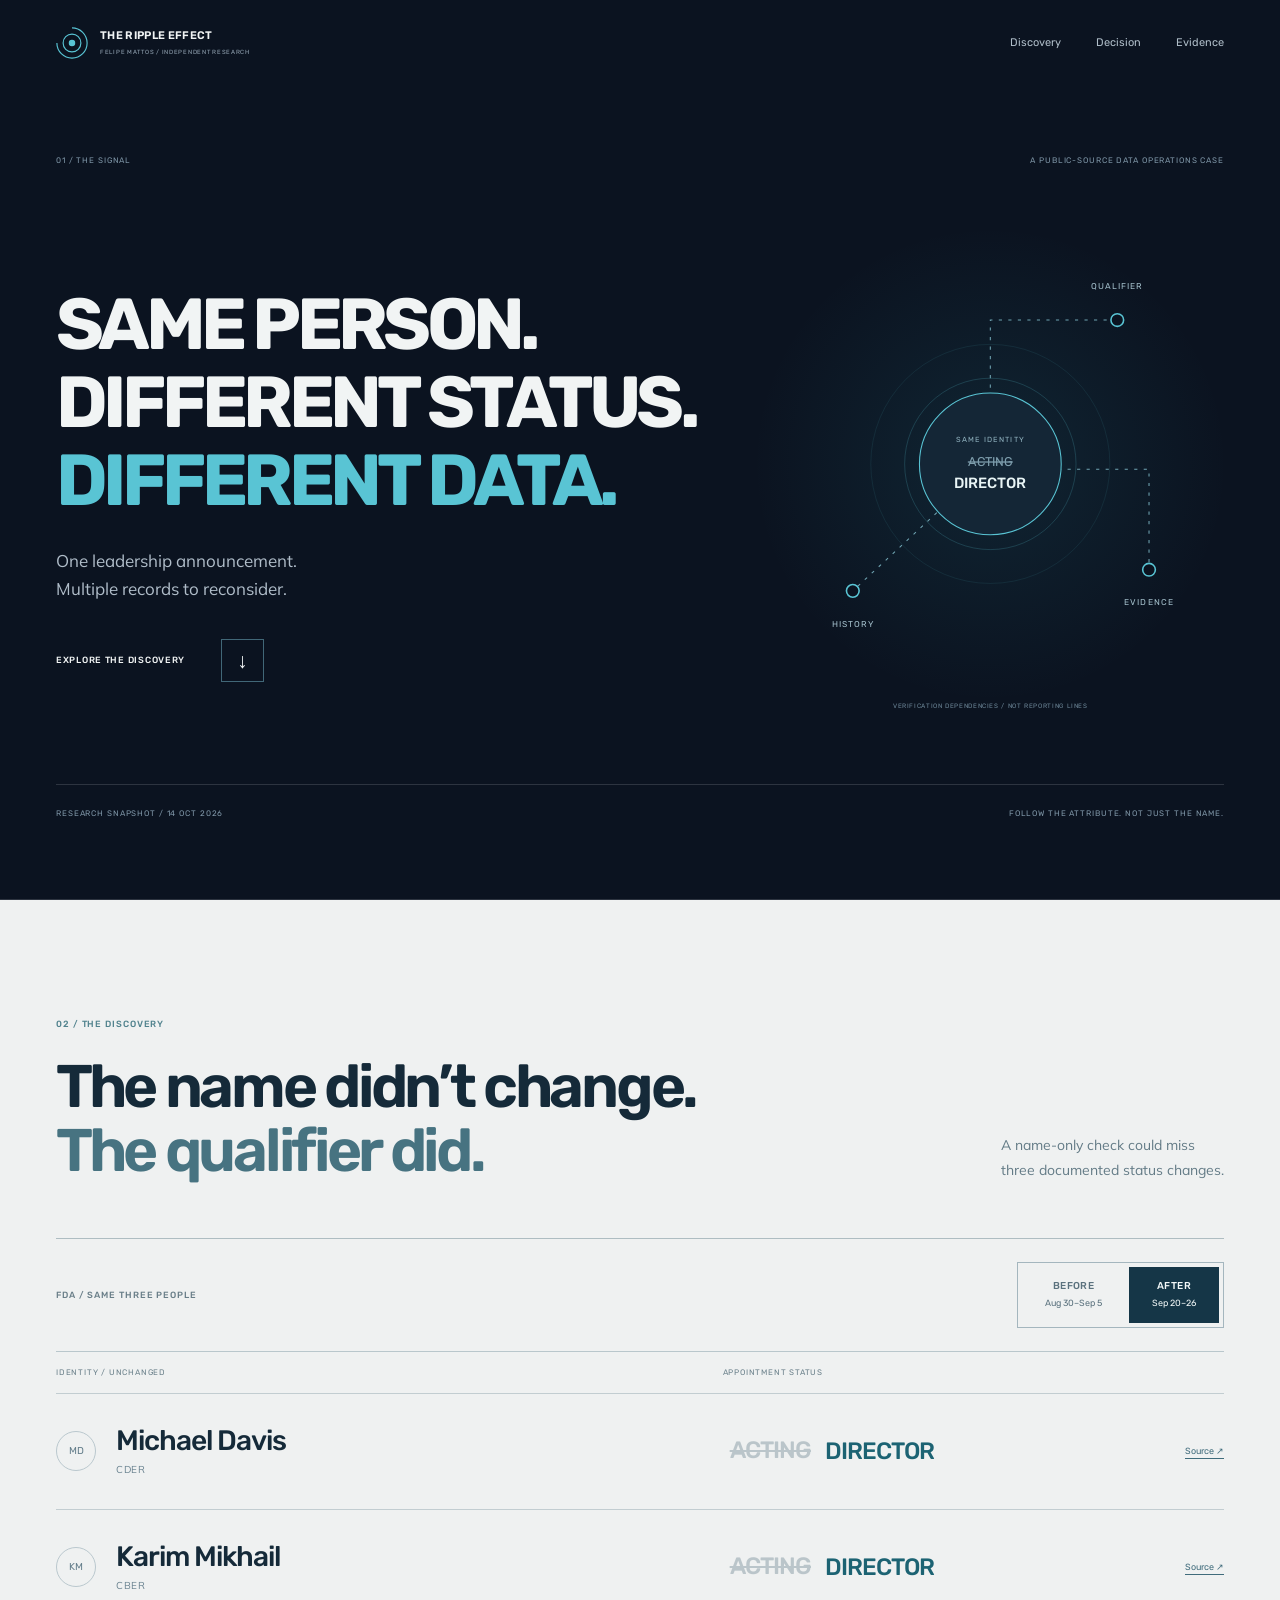
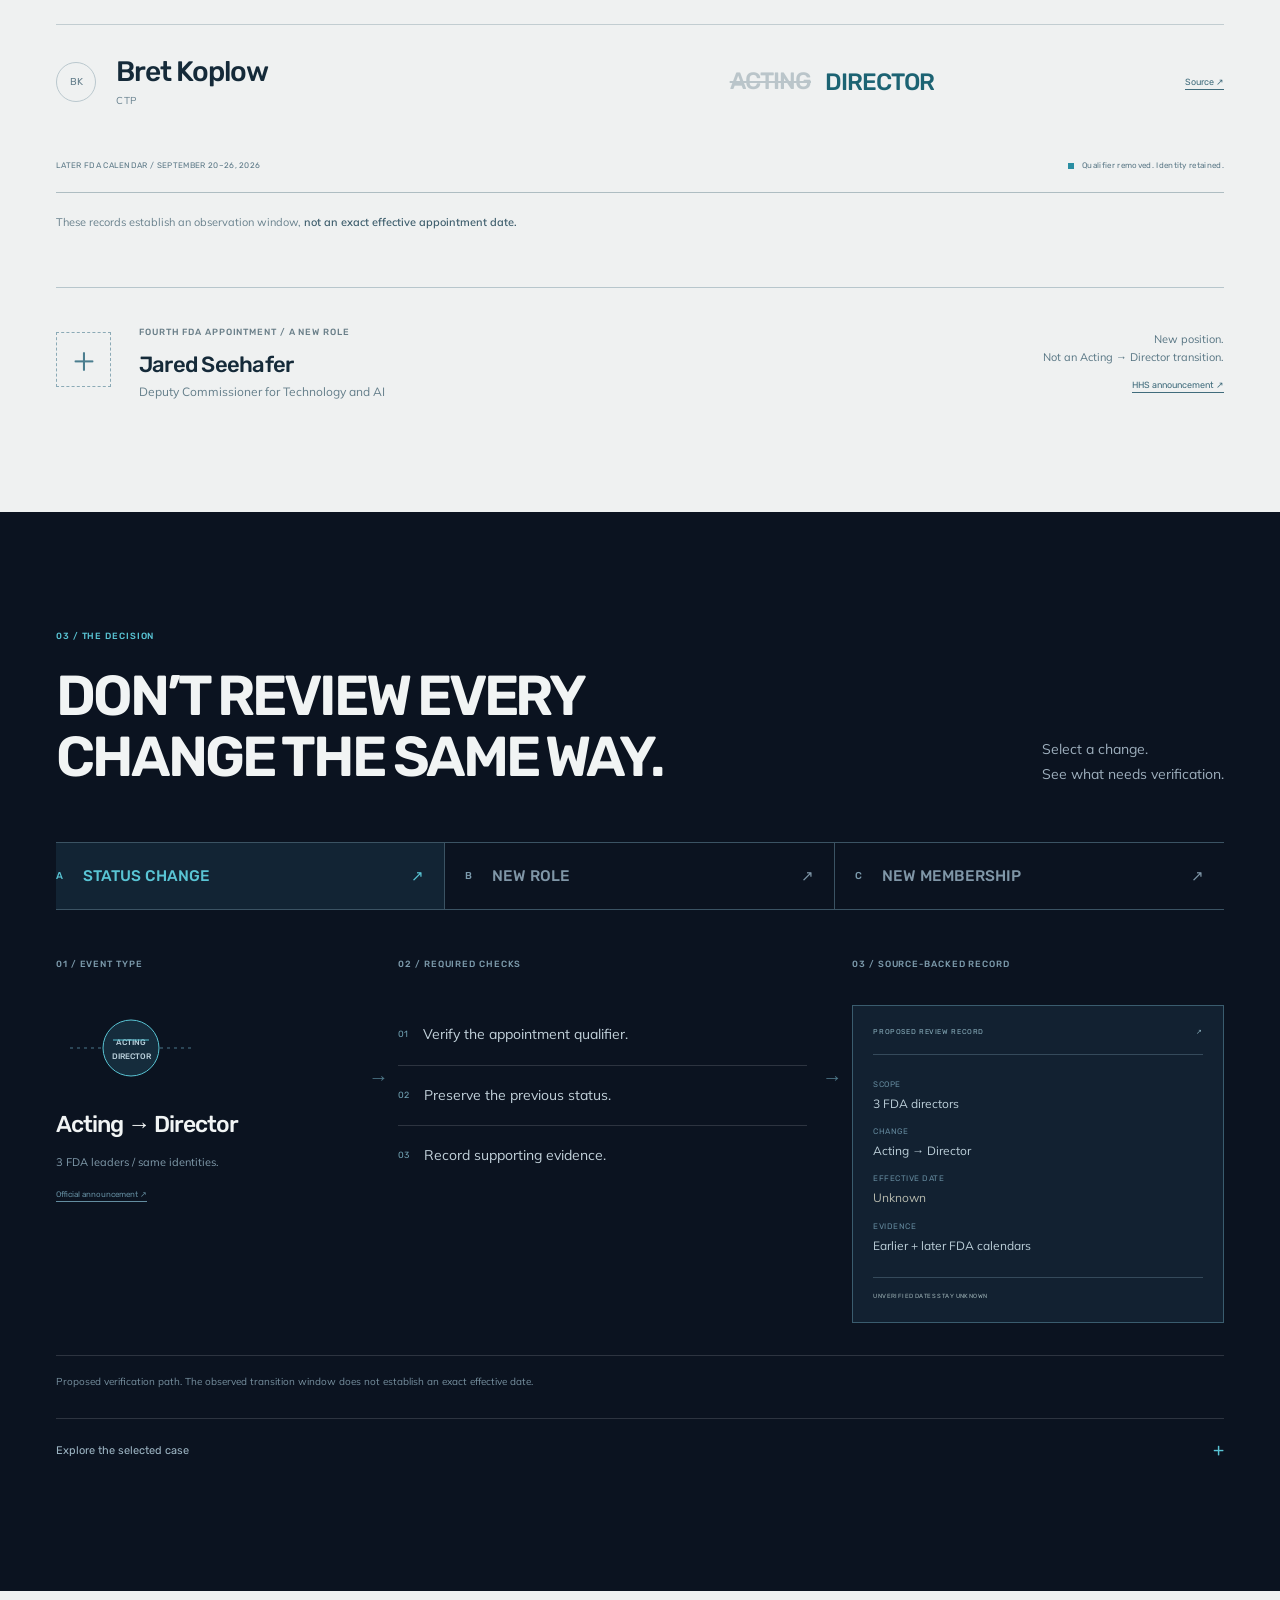
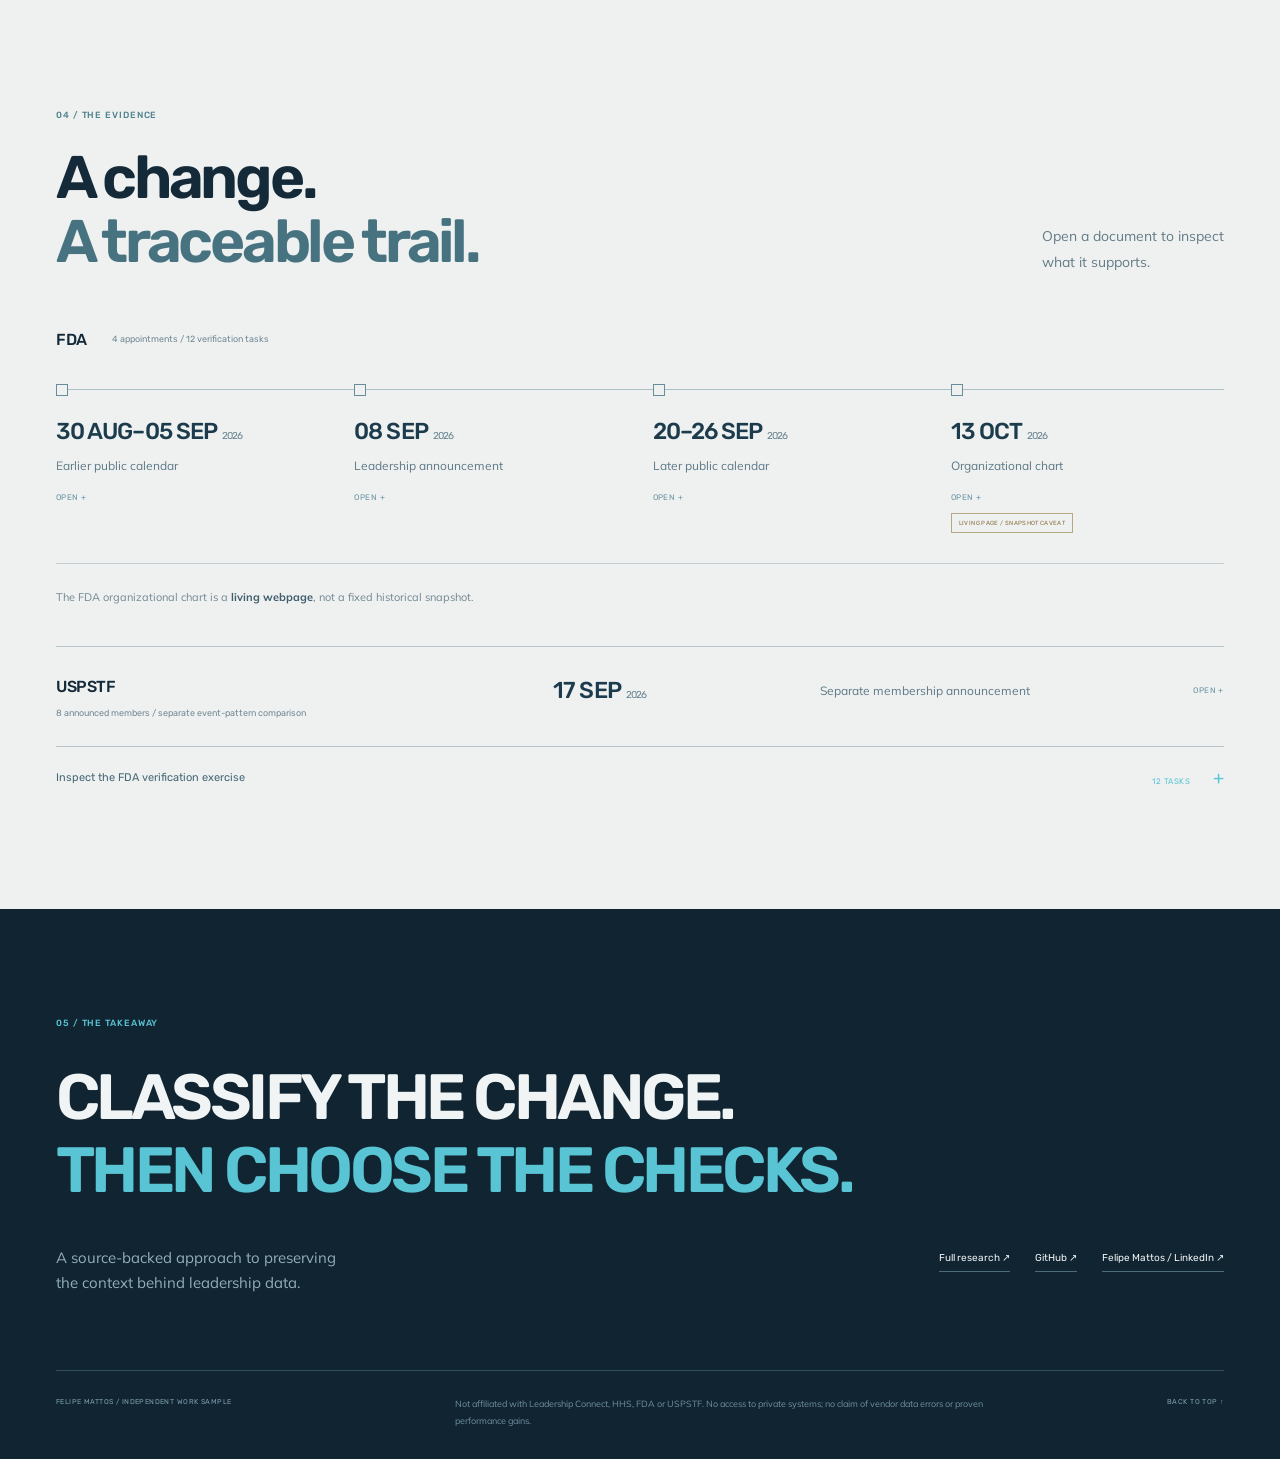
==== commit a3e8ae4f: "Rebuild Ripple Effect as a five-part visual research story with observation comparison and typed ver" ====
--- a/site/index.html
+++ b/site/index.html
@@ -1,17 +1,35 @@
 <!doctype html>
-<html lang="en"><head><meta charset="utf-8"><meta name="viewport" content="width=device-width,initial-scale=1"><meta name="theme-color" content="#111b2d"><meta name="description" content="The Ripple Effect: Felipe Mattos’s independent leadership change intelligence case. Classify leadership changes before choosing what to verify. A 4-appointment FDA case and a separate 8-member USPSTF case; no measured efficiency claims."><title>The Ripple Effect — Leadership Change Intelligence | Felipe Mattos</title><link rel="preconnect" href="https://fonts.googleapis.com"><link rel="preconnect" href="https://fonts.gstatic.com" crossorigin><link href="https://fonts.googleapis.com/css2?family=Rubik:wght@400;500;600;700;800;900&family=Mulish:wght@400;500;600;700&display=swap" rel="stylesheet"><link rel="stylesheet" href="styles.css"><script src="app.js" defer></script></head><body>
-<a class="skip" href="#case">Skip to the interactive case</a><div class="reading-progress" aria-hidden="true"></div>
-<header class="site-header"><a class="brand" href="#top" aria-label="The Ripple Effect, back to start"><svg viewBox="0 0 48 48" aria-hidden="true"><circle cx="24" cy="24" r="4" fill="currentColor"/><circle cx="24" cy="24" r="13" fill="none" stroke="currentColor" stroke-width="2" stroke-dasharray="48 34" transform="rotate(-40 24 24)"/><circle cx="24" cy="24" r="21" fill="none" stroke="currentColor" stroke-width="2" stroke-dasharray="90 42" transform="rotate(30 24 24)"/></svg><span>THE RIPPLE EFFECT<small>BY FELIPE MATTOS</small></span></a><div class="header-right"><a href="https://github.com/felipervm/leadership-change-intelligence" target="_blank" rel="noopener" class="header-source">VIEW SOURCE ↗</a><button type="button" class="menu-toggle" aria-label="Open navigation" aria-expanded="false" aria-controls="site-menu"><span></span><span></span></button></div></header>
-<dialog id="site-menu" class="menu-overlay" aria-label="Site navigation"><a href="#top" class="menu-brand" aria-label="The Ripple Effect, back to start">THE RIPPLE EFFECT<span>INDEPENDENT RESEARCH / FELIPE MATTOS</span></a><div class="menu-inner"><p class="eyebrow">EXPLORE THE CASE</p><nav aria-label="Main navigation"><a href="#summary"><small>01</small>30-SECOND BRIEF<span>↗</span></a><a href="#decision"><small>02</small>THE DECISION<span>↗</span></a><a href="#queue"><small>03</small>THE QUEUE<span>↗</span></a><a href="#sources"><small>04</small>THE EVIDENCE<span>↗</span></a><a href="#about"><small>05</small>THE ANALYST<span>↗</span></a></nav><div class="menu-foot"><span>INDEPENDENT RESEARCH / 2026</span><a href="https://www.linkedin.com/in/felipervm/" target="_blank" rel="noopener">LINKEDIN ↗</a></div></div></dialog>
-<main id="top"><section class="hero" aria-labelledby="hero-title"><div class="hero-bg" aria-hidden="true"></div><div class="grid-lines" aria-hidden="true"></div><div class="hero-topline"><span>INDEPENDENT DATA OPERATIONS STUDY</span><span>PUBLIC EVIDENCE. HUMAN JUDGMENT.</span></div><div class="hero-side hero-left"><div><b>04</b><span>FDA appointments / main case</span></div><div><b>08</b><span>USPSTF members / separate case</span></div><div><b>12</b><span>Verification tasks / FDA only</span></div></div><div class="hero-number" aria-hidden="true"><span class="orbit orbit-one"></span><span class="orbit orbit-two"></span><span class="orbit orbit-three"></span><span class="number">04</span><span class="number-label">FDA MAIN CASE / FOUR APPOINTMENTS</span><i class="node node-one"></i><i class="node node-two"></i><i class="node node-three"></i></div><div class="hero-side hero-right"><p>A name stays the same.<br>The meaning of a record<br>can change entirely.</p><span>FDA / HHS<br>SEPTEMBER 2026</span><a href="#sources">04 primary sources ↗</a></div><div class="hero-bottom"><div><h1 id="hero-title">THE RIPPLE<br><span>EFFECT.</span></h1><p>Classify the change first.<br>Then decide what needs verification.</p></div><a class="hero-enter" href="#summary"><span>THE 30-SECOND BRIEF</span><b>↘</b></a></div><div class="hero-caption"><span>INDEPENDENT WORK SAMPLE — FELIPE MATTOS</span><span>SCROLL TO EXPLORE ↓</span></div></section>
-<section class="executive-summary" id="summary" aria-labelledby="summary-title"><div class="shell"><div class="summary-heading"><span class="eyebrow">30-SECOND EXECUTIVE BRIEF</span><a class="text-link" href="#decision">JUMP TO THE PROPOSED DECISION ↗</a></div><h2 id="summary-title">Classify the change.<br><span>Then choose the checks.</span></h2><p class="summary-lead">Different appointment patterns need different verification questions before a customer-visible record is updated.</p><div class="scope-grid"><article><span class="scope-label">MAIN CASE / FDA</span><h3>4 appointments</h3><p>Three acting-to-director transitions and one newly created role. This case produces the interactive <strong>12-task verification queue</strong>.</p></article><article><span class="scope-label">SEPARATE CASE / USPSTF</span><h3>8 incoming members</h3><p>A different event pattern, supported by one announcement. It tests the classification approach and is <strong>not included in the FDA queue</strong>.</p></article><article><span class="scope-label">PROPOSED DATA OPERATIONS DECISION</span><h3>Route by change type.</h3><p>Preserve appointment qualifiers, confirm relationship claims and record unverified dates as unknown. Prioritization remains a reviewer judgment.</p></article></div><p class="evidence-limit"><strong>Evidence boundary:</strong> 12 announced appointments across two cases ≠ 12 FDA tasks. This small study does not establish reduced review time, fewer errors or predictive ranking accuracy.</p><div class="summary-actions"><a class="button" href="#case">EXPLORE THE 4-APPOINTMENT FDA CASE ↗</a><a class="text-link" href="#validation">SEE THE SEPARATE 8-MEMBER CASE ↗</a></div></div></section><section class="section" id="case"><div class="shell"><div class="section-head"><div><div class="eyebrow">01 / MAIN CASE — FDA</div><h2>FOLLOW<br>THE CHANGE.</h2></div><p class="sub">HHS announced four leadership selections on September 8. The FDA organization chart now displays October 13, while dated public calendars preserve earlier job titles. We connect the announcement to its current organizational context — and separate facts from outstanding research questions.</p></div><div class="metric-row"><div class="metric"><strong id="m-events">4</strong><span>FDA APPOINTMENTS</span></div><div class="metric"><strong id="m-sources">4</strong><span>PRIMARY SOURCES</span></div><div class="metric"><strong id="m-checks">12</strong><span>FDA VERIFICATION TASKS</span></div><div class="metric"><strong id="m-open">4</strong><span>RESEARCH FOLLOW-UPS</span></div></div><p class="case-note">Independent public-source case. No access to Leadership Connect’s private records; no claim of a vendor data error.</p><div class="case-layout" style="margin-top:26px"><div class="chart"><div class="eyebrow">FDA / ORGANIZATIONAL CONTEXT — SELECT A ROLE</div><svg viewBox="0 0 580 380" role="group" aria-label="Interactive illustrative FDA organizational graph connecting the Acting Commissioner to four leadership roles identified by HHS"><path class="org-link" d="M290 100 V145 M75 145 H505 M75 145 V210 M220 145 V210 M365 145 V210 M505 145 V210" fill="none"/><rect x="160" y="20" width="260" height="80" rx="9" class="org-node"/><text x="290" y="51" class="org-text">Kyle Diamantas</text><text x="290" y="72" class="org-sub">ACTING FDA COMMISSIONER</text>
-<g class="org-click" tabindex="0" role="button" aria-label="Select Jared Seehafer" data-id="CHG-01"><rect x="6" y="210" width="138" height="87" rx="8" class="org-node active"/><text x="75" y="239" class="org-text">Jared Seehafer</text><text x="75" y="260" class="org-sub">TECH / AI</text><text x="75" y="276" class="org-sub">DEPUTY COMM.</text></g>
-<g class="org-click" tabindex="0" role="button" aria-label="Select Michael Davis" data-id="CHG-02"><rect x="151" y="210" width="138" height="87" rx="8" class="org-node"/><text x="220" y="239" class="org-text">Michael Davis</text><text x="220" y="260" class="org-sub">CDER</text><text x="220" y="276" class="org-sub">DIRECTOR</text></g>
-<g class="org-click" tabindex="0" role="button" aria-label="Select Karim Mikhail" data-id="CHG-03"><rect x="296" y="210" width="138" height="87" rx="8" class="org-node"/><text x="365" y="239" class="org-text">Karim Mikhail</text><text x="365" y="260" class="org-sub">CBER</text><text x="365" y="276" class="org-sub">DIRECTOR</text></g>
-<g class="org-click" tabindex="0" role="button" aria-label="Select Bret Koplow" data-id="CHG-04"><rect x="441" y="210" width="138" height="87" rx="8" class="org-node"/><text x="510" y="239" class="org-text">Bret Koplow</text><text x="510" y="260" class="org-sub">CTP</text><text x="510" y="276" class="org-sub">DIRECTOR</text></g>
-<text x="290" y="349" class="org-sub">ILLUSTRATIVE VIEW — CENTER-TO-COMMISSIONER RELATIONSHIPS SIMPLIFIED</text></svg></div><div><div id="person-list" class="person-list" aria-label="Select a leader"></div><div class="detail" id="detail" aria-live="polite" aria-atomic="true"></div></div></div></div></section>
-<section class="method-section" id="method"><div class="shell"><div class="section-head"><div><div class="eyebrow">02 / THE METHOD</div><h2>FROM SIGNAL<br>TO CONFIDENCE.</h2></div><p class="sub">A repeatable sequence for understanding an announcement before changing a record. Explore each checkpoint.</p></div><div class="method-layout"><div class="method-tabs" role="tablist" aria-label="Research checkpoints"><button role="tab" type="button" id="method-tab-0" aria-controls="method-panel" aria-selected="true" data-step="0"><span>01</span>CAPTURE THE SIGNAL<i>↗</i></button><button role="tab" type="button" id="method-tab-1" aria-controls="method-panel" aria-selected="false" tabindex="-1" data-step="1"><span>02</span>TYPE THE CHANGE<i>↗</i></button><button role="tab" type="button" id="method-tab-2" aria-controls="method-panel" aria-selected="false" tabindex="-1" data-step="2"><span>03</span>VERIFY THE CONTEXT<i>↗</i></button><button role="tab" type="button" id="method-tab-3" aria-controls="method-panel" aria-selected="false" tabindex="-1" data-step="3"><span>04</span>PRIORITIZE THE WORK<i>↗</i></button></div><article id="method-panel" class="method-panel" role="tabpanel" aria-labelledby="method-tab-0" tabindex="0"><span id="method-count">01 / 04</span><h3 id="method-title">Start with the source.</h3><p id="method-copy">Preserve the official announcement, publication date, names and selected roles. A publication date records the announcement; it does not automatically prove when service began.</p><div class="method-example" id="method-example">INPUT → HHS announcement, September 8, 2026</div><div class="method-pagination"><button type="button" id="method-prev" aria-label="Previous checkpoint" disabled>←</button><span>RESEARCH CHECKPOINTS</span><button type="button" id="method-next" aria-label="Next checkpoint">→</button></div></article></div><figure class="own-visual"><img src="assets/verification-flow.svg" alt="Proposed workflow: classify an appointment as a status change, a new role or a membership addition; choose the corresponding verification questions; preserve the source trail and unknown dates." width="1200" height="380" loading="lazy"><figcaption>ORIGINAL PROJECT DIAGRAM / Proposed verification paths. No production process or measured outcome is represented.</figcaption></figure></div></section><section class="section" id="queue"><div class="shell"><div class="section-head"><div><div class="eyebrow">03 / THE WORK QUEUE</div><h2>VERIFY WHAT<br>MATTERS NEXT.</h2></div><p class="sub">A model queue turns the four FDA appointments into twelve explicit verification tasks. Compare two illustrative orderings: ingestion sequence and an editorial heuristic. Neither represents a validated ranking or Leadership Connect’s actual workflow.</p></div><p class="ranking-limit"><strong>Exploration, not a performance result.</strong> Scores reflect assumed task weight, organizational impact and evidence gaps. No review-time reduction, error reduction or ranking accuracy was measured. The queue includes FDA tasks only.</p><div class="controls"><div class="seg"><button id="btn-priority" type="button" aria-pressed="true">Illustrative heuristic</button><button id="btn-fifo" type="button" aria-pressed="false">Ingestion order</button></div><span class="pill" id="queue-label">EDITORIAL HEURISTIC · NO MEASURED TIME OR ERROR REDUCTION</span></div><div class="queue-summary"><span>12 CHECKS</span><span>08 SOURCE-SUPPORTED</span><span>03 PARTIAL</span><span>01 OPEN</span></div><div id="task-queue" class="queue" aria-live="polite"></div></div></section>
-<section class="decision-section" id="decision" aria-labelledby="decision-title"><div class="shell"><span class="eyebrow">PROPOSED OPERATIONAL DECISION</span><h2 id="decision-title">Don't review every leadership change the same way.</h2><p class="decision-lead">Our research identified distinct update patterns across two federal announcements. A change-aware verification workflow can preserve appointment qualifiers, identify relationships requiring confirmation, and distinguish unknown dates from missing records.</p><div class="decision-body"><h3>What this means for Data Operations</h3><p>Classify the change first. Then determine what requires verification, preserve the source trail and prioritize unresolved questions.</p></div><div class="decision-paths"><article><span>STATUS CHANGE</span><h3>Verify the qualifier.</h3><p>Compare acting and permanent appointment status. A matching name alone is not enough.</p></article><article><span>NEW ROLE</span><h3>Confirm the context.</h3><p>Check organizational placement and relationship claims without inferring a predecessor.</p></article><article><span>MEMBERSHIP ADDITION</span><h3>Confirm the addition.</h3><p>Verify membership and chair status separately. Do not infer a departure or replacement.</p></article></div><p class="decision-caveat"><strong>Proposal to test:</strong> evaluate these paths with independently reviewed examples and comparable workloads before claiming faster or more accurate reviews.</p><a class="text-link" href="https://github.com/felipervm/leadership-change-intelligence/blob/main/docs/decision_brief.md" target="_blank" rel="noopener">READ THE DECISION BRIEF ↗</a></div></section><section class="section" id="findings"><div class="shell"><div class="section-head"><div><div class="eyebrow">04 / THE FINDINGS</div><h2>SAME PERSON.<br>DIFFERENT STATUS.</h2></div><p class="sub">Three directors were previously listed as <em>Acting</em>. A simple person-name check would miss the change in appointment status.</p></div><div class="findings-grid"><article class="finding"><span class="mono">03 / TRANSITIONS</span><h3>Acting → Director</h3><p>Michael Davis (CDER), Karim Mikhail (CBER) and Bret Koplow (CTP) are listed as acting in the Aug 30–Sep 5 public calendar, selected on Sep 8, and listed as directors in the Sep 20–26 public calendar.</p></article><article class="finding"><span class="mono">01 / NEW ROLE</span><h3>New node, new relationships.</h3><p>Jared Seehafer was selected for a newly created Deputy Commissioner for Technology and AI position. The HHS announcement and later FDA organization chart support this.</p></article><article class="finding"><span class="mono">01 / DATA RISK</span><h3>A URL isn't a snapshot.</h3><p>The FDA organization-chart webpage changes over time: the page now displays Oct 13, not Sep 16. Historical comparisons require dated sources and a recorded observation date.</p></article></div><p class="source-warning"><strong>What remains unknown:</strong> These sources do not establish the exact personnel-effective date. A recorded selection or published chart is not automatically the date someone formally began serving.</p></div></section><section class="section" id="validation"><div class="shell"><div class="section-head"><div><div class="eyebrow">05 / SEPARATE CASE — USPSTF / 8 MEMBERS</div><h2>AN ADDITION.<br>NOT A DEPARTURE.</h2></div><p class="section-intro">Eight incoming USPSTF members in a separate announcement test a different event type. This case has one primary announcement, no independent corroboration, and contributes no tasks to the FDA queue.</p></div><div class="findings-grid"><div class="finding"><div class="eyebrow">SECOND CASE</div><h3>8 new members</h3><p>On September 17, HHS named eight new members of the U.S. Preventive Services Task Force, including a designated Chair.</p></div><div class="finding"><div class="eyebrow">DIFFERENT SIGNAL</div><h3>Addition ≠ departure</h3><p>A membership announcement does not prove eight predecessors left. A data team should not infer removals or effective dates without separate evidence.</p></div><div class="finding"><div class="eyebrow">DATA OPERATIONS DECISION</div><h3>Type the change first.</h3><p>Different event types should trigger different verification checklists: appointment status, new office, or incoming member.</p></div></div><p style="font-size:13px;color:var(--muted);margin-top:22px">Source: <a href="https://www.hhs.gov/press-room/secretary-kennedy-announces-new-us-preventive-services-task-force-members.html" target="_blank" rel="noopener noreferrer">HHS, September 17, 2026 ↗</a>. This is an external event-type check, not part of the FDA's 12-task queue.</p></div></section>
-<section class="section" id="sources"><div class="shell"><div class="section-head"><div><div class="eyebrow">06 / THE EVIDENCE</div><h2>LEAVE A<br>PAPER TRAIL.</h2></div><p class="sub">Publicly checkable sources, directly linked. Structured records, score breakdowns and validation tests are provided in the accompanying repository.</p></div><div id="source-list" class="source-list"></div><p class="sub" style="margin-top:25px">Independent study by <a href="https://www.linkedin.com/in/felipervm/">Felipe Mattos</a>. Not affiliated with Leadership Connect, HHS or FDA. Data snapshot: October 14, 2026.</p></div></section>
-<section class="about-section" id="about"><div class="shell about-layout"><div><span class="eyebrow">07 / BEHIND THE RESEARCH</span><h2>FELIPE<br><span>MATTOS.</span></h2><a class="round-link" href="https://www.linkedin.com/in/felipervm/" target="_blank" rel="noopener" aria-label="Connect with Felipe Mattos on LinkedIn">↗</a></div><div class="about-body"><p class="about-lead">Curious about the change.<br>Careful with the conclusion.</p><p>I built this independent work sample to show how I approach data operations: follow primary sources, distinguish facts from assumptions, and make the next research step clear.</p><p>The project combines public-source research, Python-generated verification tasks and an interactive view of the evidence. You can inspect the dataset, scoring rules and tests in the repository.</p><div class="about-actions"><a class="button" href="https://github.com/felipervm/leadership-change-intelligence" target="_blank" rel="noopener">EXPLORE THE REPOSITORY ↗</a><a class="text-link" href="https://github.com/felipervm/leadership-change-intelligence/blob/main/docs/decision_brief.md" target="_blank" rel="noopener">READ THE DECISION BRIEF ↗</a></div></div></div></section></main><footer class="footer"><div class="shell"><a class="footer-statement" href="#top">FOLLOW THE CHANGE.<br><span>KEEP THE CONTEXT.</span> ↗</a><div class="footer-grid"><span>THE RIPPLE EFFECT<br>© 2026 FELIPE MATTOS</span><div><a href="#case">THE CASE</a><a href="#sources">THE SOURCES</a><a href="#top">BACK TO TOP ↑</a></div><p>Independent public-source study. Not affiliated with or endorsed by Leadership Connect, HHS, FDA or USPSTF. Research snapshot: October 14, 2026. Illustrative scores; no measured ROI.</p></div><div class="credits">ORIGINAL PROJECT VISUALS / INDEPENDENT EDITORIAL IDENTITY<a href="https://nickho-motorsports.nl/" target="_blank" rel="noopener">NICK HO — COMPOSITION & NAVIGATION</a></div></div></footer><script type="application/json" id="embedded-case">{"case": {"case_id": "fda-sept-2026", "as_of": "2026-10-14", "agency": "U.S. Food and Drug Administration", "sources": [{"id": "FDA-AUG30", "kind": "official_historical_calendar", "label": "FDA public calendar, Aug 30–Sep 5 (prior acting titles)", "date": "2026-09-05", "url": "https://www.fda.gov/news-events/public-calendar-meetings-fda-officials/public-calendar-august-30-september-5-2026", "note": "Archived week-specific record, lists Davis, Mikhail, Koplow as acting directors."}, {"id": "HHS-SEP08", "kind": "official_announcement", "label": "HHS leadership selections", "date": "2026-09-08", "url": "https://www.hhs.gov/press-room/hhs-announces-key-fda-leadership-selections.html"}, {"id": "FDA-SEP20", "kind": "official_historical_calendar", "label": "FDA public calendar, Sep 20–26 (subsequent titles)", "date": "2026-09-26", "url": "https://www.fda.gov/news-events/public-calendar-meetings-fda-officials/public-calendar-september-20-26-2026", "note": "Week-specific record, lists directors without acting designation."}, {"id": "FDA-OCT13", "kind": "official_current_chart", "label": "FDA organization chart (page displays Oct 13, 2026)", "date": "2026-10-13", "url": "https://www.fda.gov/about-fda/fda-organization-charts/fda-overview-organization-chart-text-version", "note": "LIVING WEBPAGE: the chart URL updates; page date must be checked again if revisited."}], "reporting_manager": {"id": "FDA-COMMISSIONER", "name": "Kyle Diamantas", "role": "Acting Commissioner of Food and Drugs", "evidence": ["FDA-AUG30"], "note": "Official FDA calendar identifies the Acting Commissioner; edges in the visualization are illustrative rather than independently validated direct reporting lines."}, "changes": [{"id": "CHG-01", "person": "Jared Seehafer", "role": "Deputy Commissioner for Technology and Artificial Intelligence", "unit": "Office of the Commissioner", "type": "new_role", "evidence": ["HHS-SEP08", "FDA-OCT13"], "relationships": ["organizational placement shown in FDA overview; direct reporting edge not independently verified"], "risk_tags": ["new_org_role", "cross_agency_scope"], "customer_relevance": 3, "prior_status": "No prior occupant identified; HHS describes the position as newly created.", "transition_status": "new_position_confirmed", "transition_evidence": ["HHS-SEP08"], "unresolved": "Precise effective/start date and predecessor equivalent, if any, remain unverified."}, {"id": "CHG-02", "person": "Michael Davis", "role": "Director, Center for Drug Evaluation and Research", "unit": "Center for Drug Evaluation and Research (CDER)", "type": "leadership_selection", "evidence": ["HHS-SEP08", "FDA-OCT13"], "relationships": ["organizational placement shown in FDA overview; direct reporting edge not independently verified"], "risk_tags": ["center_leadership"], "customer_relevance": 2, "prior_status": "Acting Director", "transition_status": "acting_to_director_confirmed", "transition_evidence": ["FDA-AUG30", "HHS-SEP08", "FDA-SEP20"], "unresolved": "Exact effective day was not independently verified; announcement and later title establish a transition window, not a start date."}, {"id": "CHG-03", "person": "Karim Mikhail", "role": "Director, Center for Biologics Evaluation and Research", "unit": "Center for Biologics Evaluation and Research (CBER)", "type": "leadership_selection", "evidence": ["HHS-SEP08", "FDA-OCT13"], "relationships": ["organizational placement shown in FDA overview; direct reporting edge not independently verified"], "risk_tags": ["center_leadership"], "customer_relevance": 2, "prior_status": "Acting Director", "transition_status": "acting_to_director_confirmed", "transition_evidence": ["FDA-AUG30", "HHS-SEP08", "FDA-SEP20"], "unresolved": "Exact effective day was not independently verified; announcement and later title establish a transition window, not a start date."}, {"id": "CHG-04", "person": "Bret Koplow", "role": "Director, Center for Tobacco Products", "unit": "Center for Tobacco Products (CTP)", "type": "leadership_selection", "evidence": ["HHS-SEP08", "FDA-OCT13"], "relationships": ["organizational placement shown in FDA overview; direct reporting edge not independently verified"], "risk_tags": ["center_leadership"], "customer_relevance": 2, "prior_status": "Acting Director", "transition_status": "acting_to_director_confirmed", "transition_evidence": ["FDA-AUG30", "HHS-SEP08", "FDA-SEP20"], "unresolved": "Exact effective day was not independently verified; announcement and later title establish a transition window, not a start date."}], "research_finding": "Three Acting Director → Director title changes supported by dated FDA calendars and the HHS announcement; one newly created Deputy Commissioner role. Exact personnel-effective dates not established.", "source_caveat": "The organizational chart is a living page. The original v1 attributed a September 16 chart snapshot to a URL that now displays October 13. This version avoids treating that URL as a fixed archived snapshot."}, "tasks": [{"id": "CHG-01-PROFILE", "event_id": "CHG-01", "kind": "profile", "title": "Confirm person-to-role association", "person": "Jared Seehafer", "status": "confirmed", "why": "Both official sources name the appointee.", "research_note": "", "score": 8, "source_ids": ["HHS-SEP08", "FDA-OCT13"], "score_factors": {"task_weight": 4, "impact_assumption": 3, "evidence_gap": 0, "new_role_flag": 1}, "rank_priority": 1, "rank_fifo": 1}, {"id": "CHG-01-HIERARCHY", "event_id": "CHG-01", "kind": "hierarchy", "title": "Confirm organizational placement", "person": "Jared Seehafer", "status": "confirmed", "why": "Official FDA chart includes the role or center under the Commissioner.", "research_note": "", "score": 7, "source_ids": ["HHS-SEP08", "FDA-OCT13"], "score_factors": {"task_weight": 3, "impact_assumption": 3, "evidence_gap": 0, "new_role_flag": 1}, "rank_priority": 3, "rank_fifo": 2}, {"id": "CHG-01-TRANSITION", "event_id": "CHG-01", "kind": "transition", "title": "Verify prior appointment status and effective-date window", "person": "Jared Seehafer", "status": "needs_research", "why": "Precise effective/start date and predecessor equivalent, if any, remain unverified.", "research_note": "No prior occupant identified; HHS describes the position as newly created.", "score": 8, "source_ids": ["HHS-SEP08"], "score_factors": {"task_weight": 2, "impact_assumption": 3, "evidence_gap": 2, "new_role_flag": 1}, "rank_priority": 2, "rank_fifo": 3}, {"id": "CHG-02-PROFILE", "event_id": "CHG-02", "kind": "profile", "title": "Confirm person-to-role association", "person": "Michael Davis", "status": "confirmed", "why": "Both official sources name the appointee.", "research_note": "", "score": 5, "source_ids": ["HHS-SEP08", "FDA-OCT13"], "score_factors": {"task_weight": 4, "impact_assumption": 1, "evidence_gap": 0, "new_role_flag": 0}, "rank_priority": 4, "rank_fifo": 4}, {"id": "CHG-02-HIERARCHY", "event_id": "CHG-02", "kind": "hierarchy", "title": "Confirm organizational placement", "person": "Michael Davis", "status": "confirmed", "why": "Official FDA chart includes the role or center under the Commissioner.", "research_note": "", "score": 4, "source_ids": ["HHS-SEP08", "FDA-OCT13"], "score_factors": {"task_weight": 3, "impact_assumption": 1, "evidence_gap": 0, "new_role_flag": 0}, "rank_priority": 10, "rank_fifo": 5}, {"id": "CHG-02-TRANSITION", "event_id": "CHG-02", "kind": "transition", "title": "Verify prior appointment status and effective-date window", "person": "Michael Davis", "status": "partial", "why": "Exact effective day was not independently verified; announcement and later title establish a transition window, not a start date.", "research_note": "Acting Director", "score": 5, "source_ids": ["FDA-AUG30", "HHS-SEP08", "FDA-SEP20"], "score_factors": {"task_weight": 2, "impact_assumption": 1, "evidence_gap": 2, "new_role_flag": 0}, "rank_priority": 5, "rank_fifo": 6}, {"id": "CHG-03-PROFILE", "event_id": "CHG-03", "kind": "profile", "title": "Confirm person-to-role association", "person": "Karim Mikhail", "status": "confirmed", "why": "Both official sources name the appointee.", "research_note": "", "score": 5, "source_ids": ["HHS-SEP08", "FDA-OCT13"], "score_factors": {"task_weight": 4, "impact_assumption": 1, "evidence_gap": 0, "new_role_flag": 0}, "rank_priority": 6, "rank_fifo": 7}, {"id": "CHG-03-HIERARCHY", "event_id": "CHG-03", "kind": "hierarchy", "title": "Confirm organizational placement", "person": "Karim Mikhail", "status": "confirmed", "why": "Official FDA chart includes the role or center under the Commissioner.", "research_note": "", "score": 4, "source_ids": ["HHS-SEP08", "FDA-OCT13"], "score_factors": {"task_weight": 3, "impact_assumption": 1, "evidence_gap": 0, "new_role_flag": 0}, "rank_priority": 11, "rank_fifo": 8}, {"id": "CHG-03-TRANSITION", "event_id": "CHG-03", "kind": "transition", "title": "Verify prior appointment status and effective-date window", "person": "Karim Mikhail", "status": "partial", "why": "Exact effective day was not independently verified; announcement and later title establish a transition window, not a start date.", "research_note": "Acting Director", "score": 5, "source_ids": ["FDA-AUG30", "HHS-SEP08", "FDA-SEP20"], "score_factors": {"task_weight": 2, "impact_assumption": 1, "evidence_gap": 2, "new_role_flag": 0}, "rank_priority": 7, "rank_fifo": 9}, {"id": "CHG-04-PROFILE", "event_id": "CHG-04", "kind": "profile", "title": "Confirm person-to-role association", "person": "Bret Koplow", "status": "confirmed", "why": "Both official sources name the appointee.", "research_note": "", "score": 5, "source_ids": ["HHS-SEP08", "FDA-OCT13"], "score_factors": {"task_weight": 4, "impact_assumption": 1, "evidence_gap": 0, "new_role_flag": 0}, "rank_priority": 8, "rank_fifo": 10}, {"id": "CHG-04-HIERARCHY", "event_id": "CHG-04", "kind": "hierarchy", "title": "Confirm organizational placement", "person": "Bret Koplow", "status": "confirmed", "why": "Official FDA chart includes the role or center under the Commissioner.", "research_note": "", "score": 4, "source_ids": ["HHS-SEP08", "FDA-OCT13"], "score_factors": {"task_weight": 3, "impact_assumption": 1, "evidence_gap": 0, "new_role_flag": 0}, "rank_priority": 12, "rank_fifo": 11}, {"id": "CHG-04-TRANSITION", "event_id": "CHG-04", "kind": "transition", "title": "Verify prior appointment status and effective-date window", "person": "Bret Koplow", "status": "partial", "why": "Exact effective day was not independently verified; announcement and later title establish a transition window, not a start date.", "research_note": "Acting Director", "score": 5, "source_ids": ["FDA-AUG30", "HHS-SEP08", "FDA-SEP20"], "score_factors": {"task_weight": 2, "impact_assumption": 1, "evidence_gap": 2, "new_role_flag": 0}, "rank_priority": 9, "rank_fifo": 12}], "summary": {"official_sources": 4, "announced_selections": 4, "verification_tasks": 12, "source_supported_checks": 8, "open_research_tasks": 1, "partial_checks": 3, "documented_transition_patterns": 3}, "disclaimer": "Public-source exercise. No access to Leadership Connect data, no inferred defects, no verified internal ROI.", "method": "Scores are illustrative editorial priorities, not an empirically validated risk model."}</script>
+<html lang="en">
+<head>
+<meta charset="utf-8"><meta name="viewport" content="width=device-width,initial-scale=1">
+<meta name="theme-color" content="#0b1320">
+<meta name="description" content="Same person. Different status. An interactive, public-source research story by Felipe Mattos about the context behind leadership data.">
+<title>The Ripple Effect — Same person. Different status.</title>
+<link rel="preconnect" href="https://fonts.googleapis.com"><link rel="preconnect" href="https://fonts.gstatic.com" crossorigin>
+<link href="https://fonts.googleapis.com/css2?family=Rubik:wght@400;500;600;700;800&family=Mulish:wght@400;500;600;700&display=swap" rel="stylesheet">
+<link rel="stylesheet" href="styles.css"><script src="app.js" defer></script>
+</head>
+<body>
+<a class="skip" href="#discovery">Skip to the discovery</a>
+<header class="site-header"><a class="brand" href="#signal" aria-label="The Ripple Effect, back to start"><svg viewBox="0 0 36 36" aria-hidden="true"><circle cx="18" cy="18" r="3"/><circle cx="18" cy="18" r="10"/><path d="M18 1a17 17 0 1 1-17 17"/></svg><span>THE RIPPLE EFFECT<small>FELIPE MATTOS / INDEPENDENT RESEARCH</small></span></a><nav class="desktop-nav" aria-label="Main navigation"><a href="#discovery">Discovery</a><a href="#decision">Decision</a><a href="#evidence">Evidence</a></nav><button class="menu-toggle" type="button" aria-label="Open navigation" aria-expanded="false" aria-controls="site-menu"><span></span><span></span></button></header>
+<dialog id="site-menu" aria-label="Site navigation"><button type="button" class="menu-close" aria-label="Close navigation">×</button><span class="eyebrow">THE RIPPLE EFFECT</span><nav aria-label="Mobile navigation"><a href="#signal">01 / Signal</a><a href="#discovery">02 / Discovery</a><a href="#decision">03 / Decision</a><a href="#evidence">04 / Evidence</a></nav></dialog>
+<main>
+<section class="hero" id="signal" aria-labelledby="hero-title"><div class="shell"><div class="hero-meta"><span>01 / THE SIGNAL</span><span>A PUBLIC-SOURCE DATA OPERATIONS CASE</span></div><div class="hero-layout"><div class="hero-copy"><h1 id="hero-title"><span>SAME PERSON.</span><span>DIFFERENT STATUS.</span><span class="cyan">DIFFERENT DATA.</span></h1><p>One leadership announcement.<br>Multiple records to reconsider.</p><a class="hero-cta" href="#discovery">EXPLORE THE DISCOVERY <span>↓</span></a></div><figure class="hero-network"><svg viewBox="0 0 460 510" role="img" aria-labelledby="network-title network-desc"><title id="network-title">One change. Three verification questions.</title><desc id="network-desc">A change from Acting Director to Director triggers questions about the appointment qualifier, previous status and supporting evidence. These are verification dependencies, not reporting relationships.</desc><defs><radialGradient id="halo"><stop stop-color="#3cc7dc" stop-opacity=".1"/><stop offset="1" stop-color="#3cc7dc" stop-opacity="0"/></radialGradient></defs><circle cx="230" cy="240" r="225" fill="url(#halo)"/><g class="network-links"><path d="M230 195V104H350"/><path d="M285 245H380V340"/><path d="M186 280L100 360"/></g><circle class="ripple ripple-a" cx="230" cy="240" r="81"/><circle class="ripple ripple-b" cx="230" cy="240" r="113"/><circle cx="230" cy="240" r="67" class="core"/><g class="network-text"><text x="230" y="219" class="network-label">SAME IDENTITY</text><text x="230" y="242" class="network-acting">ACTING</text><text x="230" y="263" class="network-director">DIRECTOR</text></g><g class="satellite"><circle cx="350" cy="104" r="6"/><text x="350" y="75" text-anchor="middle">QUALIFIER</text><circle cx="380" cy="340" r="6"/><text x="380" y="373" text-anchor="middle">EVIDENCE</text><circle cx="100" cy="360" r="6"/><text x="100" y="394" text-anchor="middle">HISTORY</text></g><text x="230" y="471" class="network-foot">VERIFICATION DEPENDENCIES / NOT REPORTING LINES</text></svg></figure></div><div class="hero-foot"><span>RESEARCH SNAPSHOT / 14 OCT 2026</span><span>FOLLOW THE ATTRIBUTE. NOT JUST THE NAME.</span></div></div></section>
+<section class="discovery light" id="discovery" aria-labelledby="discovery-title"><div class="shell"><div class="section-intro"><div><span class="eyebrow">02 / THE DISCOVERY</span><h2 id="discovery-title">The name didn’t change.<br><em>The qualifier did.</em></h2></div><p>A name-only check could miss<br>three documented status changes.</p></div>
+<div class="comparison" id="comparison" data-observation="after"><div class="comparison-bar"><span class="mini-label">FDA / SAME THREE PEOPLE</span><div class="observation-controls" role="group" aria-label="Compare documented FDA observations"><button type="button" id="show-before" aria-pressed="false">BEFORE <small>Aug 30–Sep 5</small></button><button type="button" id="show-after" aria-pressed="true">AFTER <small>Sep 20–26</small></button></div></div><div class="comparison-labels" aria-hidden="true"><span>IDENTITY / UNCHANGED</span><span>APPOINTMENT STATUS</span></div><div id="leader-rows"></div><div class="comparison-bottom"><span id="observation-note" role="status">LATER FDA CALENDAR / SEPTEMBER 20–26, 2026</span><span class="change-key"><i></i> <span id="change-key-label">Qualifier removed. Identity retained.</span></span></div></div>
+<p class="date-note">These records establish an observation window, <strong>not an exact effective appointment date.</strong></p>
+<div class="new-role"><span class="plus-mark" aria-hidden="true">+</span><div><span class="mini-label">FOURTH FDA APPOINTMENT / A NEW ROLE</span><h3>Jared Seehafer</h3><p>Deputy Commissioner for Technology and AI</p></div><div class="new-role-aside"><span>New position.<br>Not an Acting → Director transition.</span><a id="new-role-source" class="source-link" href="https://www.hhs.gov/press-room/hhs-announces-key-fda-leadership-selections.html" target="_blank" rel="noopener">HHS announcement ↗</a></div></div>
+</div></section>
+<section class="decision" id="decision" aria-labelledby="decision-title"><div class="shell"><div class="section-intro"><div><span class="eyebrow">03 / THE DECISION</span><h2 id="decision-title">DON’T REVIEW EVERY<br>CHANGE THE SAME WAY.</h2></div><p>Select a change.<br>See what needs verification.</p></div><div class="event-tabs" role="tablist" aria-label="Choose an event type"><button type="button" id="type-status" role="tab" aria-selected="true" aria-controls="workflow" data-event-type="status"><span>A</span>STATUS CHANGE<i>↗</i></button><button type="button" id="type-role" role="tab" aria-selected="false" aria-controls="workflow" tabindex="-1" data-event-type="role"><span>B</span>NEW ROLE<i>↗</i></button><button type="button" id="type-membership" role="tab" aria-selected="false" aria-controls="workflow" tabindex="-1" data-event-type="membership"><span>C</span>NEW MEMBERSHIP<i>↗</i></button></div>
+<div class="workflow" id="workflow" role="tabpanel" aria-labelledby="type-status" tabindex="0"><div class="workflow-stage"><span class="stage-label">01 / EVENT TYPE</span><div class="event-visual" id="event-visual" aria-hidden="true"></div><h3 id="event-title">Acting → Director</h3><p id="event-example">Three FDA leaders / same identities.</p><a id="event-source" class="source-link" href="https://www.hhs.gov/press-room/hhs-announces-key-fda-leadership-selections.html" target="_blank" rel="noopener">Official announcement ↗</a></div><div class="workflow-stage check-stage"><span class="stage-label">02 / REQUIRED CHECKS</span><ol id="required-checks"></ol></div><div class="workflow-stage record-stage"><span class="stage-label">03 / SOURCE-BACKED RECORD</span><div class="record-sheet"><div class="record-top"><span>PROPOSED REVIEW RECORD</span><span aria-hidden="true">↗</span></div><dl id="record-fields"></dl><span class="unknown-marker">UNVERIFIED DATES STAY UNKNOWN</span></div></div></div>
+<p class="workflow-caveat" id="workflow-caveat">Proposed verification path. Direct reporting relationships and exact start dates remain unverified.</p><details class="research-detail" id="event-detail"><summary>Explore the selected case <span>+</span></summary><div id="event-detail-body"></div></details>
+</div></section>
+<section class="evidence light" id="evidence" aria-labelledby="evidence-title"><div class="shell"><div class="section-intro"><div><span class="eyebrow">04 / THE EVIDENCE</span><h2 id="evidence-title">A change.<br><em>A traceable trail.</em></h2></div><p>Open a document to inspect<br>what it supports.</p></div><div class="case-lane-label"><strong>FDA</strong><span>4 appointments / 12 verification tasks</span></div><div class="document-timeline" id="fda-sources"></div><p class="living-note">The FDA organizational chart is a <strong>living webpage</strong>, not a fixed historical snapshot.</p><div class="separate-evidence"><div class="case-lane-label"><strong>USPSTF</strong><span>8 announced members / separate event-pattern comparison</span></div><div id="membership-source"></div></div>
+<details class="research-detail queue-disclosure" id="research"><summary>Inspect the FDA verification exercise <span class="summary-tail">12 TASKS <i>+</i></span></summary><div class="research-inner"><p>Editorial exercise, not a performance result. No measured time savings, error reduction or validated ranking accuracy. USPSTF members are not part of this queue.</p><div class="queue-controls" role="group" aria-label="Order the FDA verification tasks"><button type="button" id="btn-fifo" aria-pressed="true">Ingestion order</button><button type="button" id="btn-priority" aria-pressed="false">Editorial score / illustrative</button></div><p class="queue-note" id="queue-label">INGESTION ORDER / NOT A MEASURED BASELINE</p><div id="task-queue" class="queue"></div><details class="score-detail"><summary>How the scores are constructed</summary><p>Task weight + assumed organizational impact + evidence gap + new-role flag. These assumptions are inspectable in <a href="https://github.com/felipervm/leadership-change-intelligence/blob/main/src/build.py" target="_blank" rel="noopener">src/build.py ↗</a>; they are not calibrated predictions.</p></details><a class="text-link" href="https://github.com/felipervm/leadership-change-intelligence/blob/main/docs/decision_brief.md" target="_blank" rel="noopener">FULL METHOD & LIMITATIONS ↗</a></div></details>
+</div></section>
+<section class="takeaway" id="takeaway" aria-labelledby="takeaway-title"><div class="shell"><span class="eyebrow">05 / THE TAKEAWAY</span><h2 id="takeaway-title">CLASSIFY THE CHANGE.<br><span>THEN CHOOSE THE CHECKS.</span></h2><div class="takeaway-bottom"><p>A source-backed approach to preserving<br>the context behind leadership data.</p><div class="closing-links"><a href="https://github.com/felipervm/leadership-change-intelligence/blob/main/docs/decision_brief.md" target="_blank" rel="noopener">Full research ↗</a><a href="https://github.com/felipervm/leadership-change-intelligence" target="_blank" rel="noopener">GitHub ↗</a><a href="https://www.linkedin.com/in/felipervm/" target="_blank" rel="noopener">Felipe Mattos / LinkedIn ↗</a></div></div><footer><span>FELIPE MATTOS / INDEPENDENT WORK SAMPLE</span><p>Not affiliated with Leadership Connect, HHS, FDA or USPSTF. No access to private systems; no claim of vendor data errors or proven performance gains.</p><a href="#signal">BACK TO TOP ↑</a></footer></div></section>
+</main>
+<noscript><p class="no-script">The interactive views require JavaScript. <a href="https://github.com/felipervm/leadership-change-intelligence/blob/main/docs/decision_brief.md">Read the complete research and sources ↗</a></p></noscript>
+<script type="application/json" id="embedded-case">{"case": {"case_id": "fda-sept-2026", "as_of": "2026-10-14", "agency": "U.S. Food and Drug Administration", "sources": [{"id": "FDA-AUG30", "kind": "official_historical_calendar", "label": "FDA public calendar, Aug 30–Sep 5 (prior acting titles)", "date": "2026-09-05", "url": "https://www.fda.gov/news-events/public-calendar-meetings-fda-officials/public-calendar-august-30-september-5-2026", "note": "Archived week-specific record, lists Davis, Mikhail, Koplow as acting directors."}, {"id": "HHS-SEP08", "kind": "official_announcement", "label": "HHS leadership selections", "date": "2026-09-08", "url": "https://www.hhs.gov/press-room/hhs-announces-key-fda-leadership-selections.html"}, {"id": "FDA-SEP20", "kind": "official_historical_calendar", "label": "FDA public calendar, Sep 20–26 (subsequent titles)", "date": "2026-09-26", "url": "https://www.fda.gov/news-events/public-calendar-meetings-fda-officials/public-calendar-september-20-26-2026", "note": "Week-specific record, lists directors without acting designation."}, {"id": "FDA-OCT13", "kind": "official_current_chart", "label": "FDA organization chart (page displays Oct 13, 2026)", "date": "2026-10-13", "url": "https://www.fda.gov/about-fda/fda-organization-charts/fda-overview-organization-chart-text-version", "note": "LIVING WEBPAGE: the chart URL updates; page date must be checked again if revisited."}], "reporting_manager": {"id": "FDA-COMMISSIONER", "name": "Kyle Diamantas", "role": "Acting Commissioner of Food and Drugs", "evidence": ["FDA-AUG30"], "note": "Official FDA calendar identifies the Acting Commissioner; edges in the visualization are illustrative rather than independently validated direct reporting lines."}, "changes": [{"id": "CHG-01", "person": "Jared Seehafer", "role": "Deputy Commissioner for Technology and Artificial Intelligence", "unit": "Office of the Commissioner", "type": "new_role", "evidence": ["HHS-SEP08", "FDA-OCT13"], "relationships": ["organizational placement shown in FDA overview; direct reporting edge not independently verified"], "risk_tags": ["new_org_role", "cross_agency_scope"], "customer_relevance": 3, "prior_status": "No prior occupant identified; HHS describes the position as newly created.", "transition_status": "new_position_confirmed", "transition_evidence": ["HHS-SEP08"], "unresolved": "Precise effective/start date and predecessor equivalent, if any, remain unverified."}, {"id": "CHG-02", "person": "Michael Davis", "role": "Director, Center for Drug Evaluation and Research", "unit": "Center for Drug Evaluation and Research (CDER)", "type": "leadership_selection", "evidence": ["HHS-SEP08", "FDA-OCT13"], "relationships": ["organizational placement shown in FDA overview; direct reporting edge not independently verified"], "risk_tags": ["center_leadership"], "customer_relevance": 2, "prior_status": "Acting Director", "transition_status": "acting_to_director_confirmed", "transition_evidence": ["FDA-AUG30", "HHS-SEP08", "FDA-SEP20"], "unresolved": "Exact effective day was not independently verified; announcement and later title establish a transition window, not a start date."}, {"id": "CHG-03", "person": "Karim Mikhail", "role": "Director, Center for Biologics Evaluation and Research", "unit": "Center for Biologics Evaluation and Research (CBER)", "type": "leadership_selection", "evidence": ["HHS-SEP08", "FDA-OCT13"], "relationships": ["organizational placement shown in FDA overview; direct reporting edge not independently verified"], "risk_tags": ["center_leadership"], "customer_relevance": 2, "prior_status": "Acting Director", "transition_status": "acting_to_director_confirmed", "transition_evidence": ["FDA-AUG30", "HHS-SEP08", "FDA-SEP20"], "unresolved": "Exact effective day was not independently verified; announcement and later title establish a transition window, not a start date."}, {"id": "CHG-04", "person": "Bret Koplow", "role": "Director, Center for Tobacco Products", "unit": "Center for Tobacco Products (CTP)", "type": "leadership_selection", "evidence": ["HHS-SEP08", "FDA-OCT13"], "relationships": ["organizational placement shown in FDA overview; direct reporting edge not independently verified"], "risk_tags": ["center_leadership"], "customer_relevance": 2, "prior_status": "Acting Director", "transition_status": "acting_to_director_confirmed", "transition_evidence": ["FDA-AUG30", "HHS-SEP08", "FDA-SEP20"], "unresolved": "Exact effective day was not independently verified; announcement and later title establish a transition window, not a start date."}], "research_finding": "Three Acting Director → Director title changes supported by dated FDA calendars and the HHS announcement; one newly created Deputy Commissioner role. Exact personnel-effective dates not established.", "source_caveat": "The organizational chart is a living page. The original v1 attributed a September 16 chart snapshot to a URL that now displays October 13. This version avoids treating that URL as a fixed archived snapshot."}, "tasks": [{"id": "CHG-01-PROFILE", "event_id": "CHG-01", "kind": "profile", "title": "Confirm person-to-role association", "person": "Jared Seehafer", "status": "confirmed", "why": "Both official sources name the appointee.", "research_note": "", "score": 8, "source_ids": ["HHS-SEP08", "FDA-OCT13"], "score_factors": {"task_weight": 4, "impact_assumption": 3, "evidence_gap": 0, "new_role_flag": 1}, "rank_priority": 1, "rank_fifo": 1}, {"id": "CHG-01-HIERARCHY", "event_id": "CHG-01", "kind": "hierarchy", "title": "Confirm organizational placement", "person": "Jared Seehafer", "status": "confirmed", "why": "Official FDA chart includes the role or center under the Commissioner.", "research_note": "", "score": 7, "source_ids": ["HHS-SEP08", "FDA-OCT13"], "score_factors": {"task_weight": 3, "impact_assumption": 3, "evidence_gap": 0, "new_role_flag": 1}, "rank_priority": 3, "rank_fifo": 2}, {"id": "CHG-01-TRANSITION", "event_id": "CHG-01", "kind": "transition", "title": "Verify prior appointment status and effective-date window", "person": "Jared Seehafer", "status": "needs_research", "why": "Precise effective/start date and predecessor equivalent, if any, remain unverified.", "research_note": "No prior occupant identified; HHS describes the position as newly created.", "score": 8, "source_ids": ["HHS-SEP08"], "score_factors": {"task_weight": 2, "impact_assumption": 3, "evidence_gap": 2, "new_role_flag": 1}, "rank_priority": 2, "rank_fifo": 3}, {"id": "CHG-02-PROFILE", "event_id": "CHG-02", "kind": "profile", "title": "Confirm person-to-role association", "person": "Michael Davis", "status": "confirmed", "why": "Both official sources name the appointee.", "research_note": "", "score": 5, "source_ids": ["HHS-SEP08", "FDA-OCT13"], "score_factors": {"task_weight": 4, "impact_assumption": 1, "evidence_gap": 0, "new_role_flag": 0}, "rank_priority": 4, "rank_fifo": 4}, {"id": "CHG-02-HIERARCHY", "event_id": "CHG-02", "kind": "hierarchy", "title": "Confirm organizational placement", "person": "Michael Davis", "status": "confirmed", "why": "Official FDA chart includes the role or center under the Commissioner.", "research_note": "", "score": 4, "source_ids": ["HHS-SEP08", "FDA-OCT13"], "score_factors": {"task_weight": 3, "impact_assumption": 1, "evidence_gap": 0, "new_role_flag": 0}, "rank_priority": 10, "rank_fifo": 5}, {"id": "CHG-02-TRANSITION", "event_id": "CHG-02", "kind": "transition", "title": "Verify prior appointment status and effective-date window", "person": "Michael Davis", "status": "partial", "why": "Exact effective day was not independently verified; announcement and later title establish a transition window, not a start date.", "research_note": "Acting Director", "score": 5, "source_ids": ["FDA-AUG30", "HHS-SEP08", "FDA-SEP20"], "score_factors": {"task_weight": 2, "impact_assumption": 1, "evidence_gap": 2, "new_role_flag": 0}, "rank_priority": 5, "rank_fifo": 6}, {"id": "CHG-03-PROFILE", "event_id": "CHG-03", "kind": "profile", "title": "Confirm person-to-role association", "person": "Karim Mikhail", "status": "confirmed", "why": "Both official sources name the appointee.", "research_note": "", "score": 5, "source_ids": ["HHS-SEP08", "FDA-OCT13"], "score_factors": {"task_weight": 4, "impact_assumption": 1, "evidence_gap": 0, "new_role_flag": 0}, "rank_priority": 6, "rank_fifo": 7}, {"id": "CHG-03-HIERARCHY", "event_id": "CHG-03", "kind": "hierarchy", "title": "Confirm organizational placement", "person": "Karim Mikhail", "status": "confirmed", "why": "Official FDA chart includes the role or center under the Commissioner.", "research_note": "", "score": 4, "source_ids": ["HHS-SEP08", "FDA-OCT13"], "score_factors": {"task_weight": 3, "impact_assumption": 1, "evidence_gap": 0, "new_role_flag": 0}, "rank_priority": 11, "rank_fifo": 8}, {"id": "CHG-03-TRANSITION", "event_id": "CHG-03", "kind": "transition", "title": "Verify prior appointment status and effective-date window", "person": "Karim Mikhail", "status": "partial", "why": "Exact effective day was not independently verified; announcement and later title establish a transition window, not a start date.", "research_note": "Acting Director", "score": 5, "source_ids": ["FDA-AUG30", "HHS-SEP08", "FDA-SEP20"], "score_factors": {"task_weight": 2, "impact_assumption": 1, "evidence_gap": 2, "new_role_flag": 0}, "rank_priority": 7, "rank_fifo": 9}, {"id": "CHG-04-PROFILE", "event_id": "CHG-04", "kind": "profile", "title": "Confirm person-to-role association", "person": "Bret Koplow", "status": "confirmed", "why": "Both official sources name the appointee.", "research_note": "", "score": 5, "source_ids": ["HHS-SEP08", "FDA-OCT13"], "score_factors": {"task_weight": 4, "impact_assumption": 1, "evidence_gap": 0, "new_role_flag": 0}, "rank_priority": 8, "rank_fifo": 10}, {"id": "CHG-04-HIERARCHY", "event_id": "CHG-04", "kind": "hierarchy", "title": "Confirm organizational placement", "person": "Bret Koplow", "status": "confirmed", "why": "Official FDA chart includes the role or center under the Commissioner.", "research_note": "", "score": 4, "source_ids": ["HHS-SEP08", "FDA-OCT13"], "score_factors": {"task_weight": 3, "impact_assumption": 1, "evidence_gap": 0, "new_role_flag": 0}, "rank_priority": 12, "rank_fifo": 11}, {"id": "CHG-04-TRANSITION", "event_id": "CHG-04", "kind": "transition", "title": "Verify prior appointment status and effective-date window", "person": "Bret Koplow", "status": "partial", "why": "Exact effective day was not independently verified; announcement and later title establish a transition window, not a start date.", "research_note": "Acting Director", "score": 5, "source_ids": ["FDA-AUG30", "HHS-SEP08", "FDA-SEP20"], "score_factors": {"task_weight": 2, "impact_assumption": 1, "evidence_gap": 2, "new_role_flag": 0}, "rank_priority": 9, "rank_fifo": 12}], "summary": {"official_sources": 4, "announced_selections": 4, "verification_tasks": 12, "source_supported_checks": 8, "open_research_tasks": 1, "partial_checks": 3, "documented_transition_patterns": 3}, "disclaimer": "Public-source exercise. No access to Leadership Connect data, no inferred defects, no verified internal ROI.", "method": "Scores are illustrative editorial priorities, not an empirically validated risk model."}</script>
+<script type="application/json" id="embedded-comparison">{"case_id": "uspstf-sept-2026", "agency": "U.S. Preventive Services Task Force", "event_type": "membership_addition", "announced_on": "2026-09-17", "source": {"id": "HHS-SEP17", "url": "https://www.hhs.gov/press-room/secretary-kennedy-announces-new-us-preventive-services-task-force-members.html", "kind": "official_announcement", "published_on": "2026-09-17"}, "new_members": [{"person": "Seth J. Corey", "member_role": "Chair", "evidence": ["HHS-SEP17"], "confirmed": "Named as new appointee in HHS release", "unverified": "Exact formal service start date; predecessor or replacement relationship; existing profile status"}, {"person": "Patrick K. Hunter", "member_role": "Member", "evidence": ["HHS-SEP17"], "confirmed": "Named as new appointee in HHS release", "unverified": "Exact formal service start date; predecessor or replacement relationship; existing profile status"}, {"person": "Ronald P. Karlsberg", "member_role": "Member", "evidence": ["HHS-SEP17"], "confirmed": "Named as new appointee in HHS release", "unverified": "Exact formal service start date; predecessor or replacement relationship; existing profile status"}, {"person": "Venkatesh L. Murthy", "member_role": "Member", "evidence": ["HHS-SEP17"], "confirmed": "Named as new appointee in HHS release", "unverified": "Exact formal service start date; predecessor or replacement relationship; existing profile status"}, {"person": "Stephen T. Parente", "member_role": "Member", "evidence": ["HHS-SEP17"], "confirmed": "Named as new appointee in HHS release", "unverified": "Exact formal service start date; predecessor or replacement relationship; existing profile status"}, {"person": "Goldie Stands-Over-Bull", "member_role": "Member", "evidence": ["HHS-SEP17"], "confirmed": "Named as new appointee in HHS release", "unverified": "Exact formal service start date; predecessor or replacement relationship; existing profile status"}, {"person": "Louis J. Wilson", "member_role": "Member", "evidence": ["HHS-SEP17"], "confirmed": "Named as new appointee in HHS release", "unverified": "Exact formal service start date; predecessor or replacement relationship; existing profile status"}, {"person": "Dennis W. Wulfeck", "member_role": "Member", "evidence": ["HHS-SEP17"], "confirmed": "Named as new appointee in HHS release", "unverified": "Exact formal service start date; predecessor or replacement relationship; existing profile status"}], "prior_membership_state": "unknown_from_this_source", "note": "External event-pattern check only. This release announces eight members; it is not evidence of a profile gap, a prior resignation, or an effective appointment date."}</script>
 </body></html>
--- a/site/styles.css
+++ b/site/styles.css
@@ -1,16 +1,9 @@
-:root{--navy:#314c70;--cyan:#b9dfc4;--bg:#111b2d;--panel:#1b2c43;--panel2:#243851;--cream:#f5f7fa;--line:#ffffff26;--muted:#b2c2d3;--accent:#b9dfc4;--amber:#ffc489;--rubik:'Rubik',Arial,sans-serif;--mulish:'Mulish',Arial,sans-serif}*{box-sizing:border-box}html{scroll-behavior:smooth;scroll-padding-top:100px}body{margin:0;background:var(--bg);color:var(--cream);font:400 15px/1.65 var(--mulish)}body.menu-open{overflow:hidden}button,a{-webkit-tap-highlight-color:transparent}button{font:inherit;cursor:pointer}a{color:inherit;text-decoration:none}a:hover{color:var(--cyan)}button:focus-visible,a:focus-visible,[tabindex]:focus-visible{outline:3px solid var(--cyan);outline-offset:5px}::selection{background:var(--cyan);color:#00172b}h1,h2,h3,p,figure{margin:0}h1,h2,h3{font-family:var(--rubik)}h2{font-size:clamp(42px,5.7vw,83px);font-weight:700;letter-spacing:-.055em;line-height:1.02}.shell{width:min(1440px,calc(100% - 112px));margin:auto}.eyebrow,.mono,.hero-caption,.hero-topline,.hero-enter,.number-label,.header-source,.method-count,.credits{font:500 10px/1.5 var(--rubik);letter-spacing:.1em;text-transform:uppercase}.eyebrow{color:var(--cyan)}.skip{position:fixed;top:-100px;left:20px;z-index:200;background:#fff;color:var(--navy);padding:14px}.skip:focus{top:15px}.reading-progress{position:fixed;top:0;left:0;height:3px;width:0;background:var(--cyan);z-index:150}.site-header{position:fixed;top:0;left:0;right:0;z-index:100;display:flex;align-items:center;justify-content:space-between;padding:28px 56px;transition:background .3s,padding .3s;color:#fff}.site-header.scrolled{background:#111b2def;backdrop-filter:blur(12px);padding-top:17px;padding-bottom:17px;border-bottom:1px solid var(--line)}.brand{display:flex;align-items:center;gap:12px;font:700 12px/1.2 var(--rubik);letter-spacing:.025em}.brand svg{width:36px;height:36px;color:var(--cyan)}.brand small{display:block;font-size:8px;font-weight:400;letter-spacing:.16em;margin-top:6px;color:#b5c8dc}.header-right{display:flex;align-items:center;gap:35px}.header-source{font-size:9px;letter-spacing:.08em}.menu-toggle{width:43px;height:43px;background:var(--cyan);border:0;display:flex;align-items:center;justify-content:center;flex-direction:column;gap:5px;position:relative}.menu-toggle span{width:16px;height:2px;background:#072442;transition:transform .25s}.menu-toggle[aria-expanded=true] span:first-child{transform:translateY(3.5px) rotate(45deg)}.menu-toggle[aria-expanded=true] span:last-child{transform:translateY(-3.5px) rotate(-45deg)}.menu-overlay{max-width:none;max-height:none;width:100%;height:100dvh;border:0;padding:0;margin:0;background:var(--cyan);color:#052342;inset:0;position:fixed}.menu-overlay::backdrop{background:var(--cyan)}.menu-overlay[open]{display:flex;align-items:center;justify-content:center}.menu-overlay:before{content:'';position:absolute;inset:0;background:repeating-linear-gradient(90deg,transparent 0,transparent calc(14.285% - 1px),#314c7012 calc(14.285% - 1px),#314c7012 14.285%);pointer-events:none}.menu-inner{width:min(850px,80%);padding:100px 0 35px;position:relative}.menu-inner>.eyebrow{color:#004374;text-align:center;margin-bottom:30px}.menu-inner nav{display:grid}.menu-inner nav a{font:700 clamp(35px,4.7vw,67px)/1.1 var(--rubik);letter-spacing:-.04em;padding:11px 15px;display:flex;gap:24px;align-items:center;transition:color .2s,transform .2s}.menu-inner nav a:hover{color:#fff;transform:translateX(10px)}.menu-inner nav small{font-size:10px;font-weight:500;letter-spacing:0;align-self:start;margin-top:10px}.menu-inner nav a>span{margin-left:auto;font-size:32px}.menu-foot{display:flex;justify-content:space-between;font:500 9px var(--rubik);letter-spacing:.06em;margin-top:40px;padding:0 15px}.menu-foot a:hover{color:#fff}.menu-open .site-header{color:#042342;background:transparent;border:0;z-index:101}.menu-open .brand svg,.menu-open .brand small{color:#042342}.menu-open .header-source{visibility:hidden}.menu-open .menu-toggle{background:#042342}.menu-open .menu-toggle span{background:var(--cyan)}
-.hero{height:100svh;min-height:800px;max-height:1200px;position:relative;isolation:isolate;overflow:hidden;background:var(--navy)}.hero-bg{position:absolute;inset:0;z-index:-3;background:linear-gradient(90deg,#02152abd,#314c7000 60%,#02152a88),linear-gradient(135deg,#111b2d 0%,#263954 48%,#344c5b 100%)}.hero-bg:after{content:'';position:absolute;inset:0;background:radial-gradient(ellipse at 52% 47%,#b9dfc425,transparent 52%)}.grid-lines{position:absolute;inset:0;z-index:-1;background:repeating-linear-gradient(90deg,transparent 0,transparent calc(14.285% - 1px),#e4f5ff14 calc(14.285% - 1px),#e4f5ff14 14.285%);pointer-events:none}.hero-topline{position:absolute;top:145px;left:56px;right:56px;display:flex;justify-content:space-between;color:#b6cee7;font-size:9px}.hero-side{position:absolute;top:26%;z-index:2}.hero-left{left:56px;display:grid;gap:24px}.hero-left b{font:600 37px/1 var(--rubik);letter-spacing:-.07em;display:block}.hero-side span{display:block;font-size:11px;line-height:1.5;color:#c1d5e8;margin-top:5px}.hero-right{right:56px;text-align:right;max-width:195px;font-size:12px}.hero-right p{line-height:1.5;margin-bottom:28px}.hero-right>span{font:400 10px/1.5 var(--rubik);letter-spacing:.05em}.hero-right a{display:block;font-size:11px;margin-top:30px;border-bottom:1px solid #ffffff55;padding-bottom:8px}.hero-number{position:absolute;left:50%;top:43%;transform:translate(-50%,-50%);width:44vw;max-width:620px;aspect-ratio:1;display:flex;justify-content:center;align-items:center}.hero-number .number{position:relative;font:700 clamp(150px,21vw,310px)/1 var(--rubik);letter-spacing:-.09em;transform:translateX(-.04em);color:#e9f8ff;text-shadow:0 0 90px #b9dfc435}.number-label{position:absolute;bottom:17%;width:100%;text-align:center;color:#91cce7;font-size:7px;letter-spacing:.13em}.orbit{position:absolute;border:1px solid #60ceee3d;border-radius:50%;inset:4%;transform:rotate(-35deg);border-left-color:#b9dfc4b3;border-right-color:#b9dfc488}.orbit-two{inset:14%;border-style:dashed;border-color:#92d5ef4d}.orbit-three{inset:-7%;border-color:#5bc8ed24;transform:scaleX(1.17) rotate(20deg)}.node{position:absolute;display:block;width:10px;height:10px;border:2px solid var(--cyan);background:#005ba4;box-shadow:0 0 20px #b9dfc480}.node-one{top:11%;left:22%}.node-two{right:4%;top:56%}.node-three{left:19%;bottom:14%;width:6px;height:6px}.hero-bottom{position:absolute;left:56px;right:56px;bottom:95px;display:flex;align-items:flex-end;justify-content:space-between;gap:35px}.hero h1{font-size:clamp(45px,5.8vw,86px);font-weight:800;line-height:.92;letter-spacing:-.065em}.hero h1 span{color:var(--cyan)}.hero-bottom p{font-size:12px;margin-top:17px;color:#d2e2f2;line-height:1.5}.hero-enter{display:flex;align-items:center;gap:25px;font-size:9px}.hero-enter b{width:64px;height:64px;border:1px solid #74cef0;display:grid;place-items:center;font:400 32px var(--mulish);transition:background .2s,color .2s}.hero-enter:hover b{background:var(--cyan);color:#032749}.hero-caption{position:absolute;bottom:27px;left:56px;right:56px;font-size:8px;color:#b3cde5;display:flex;justify-content:space-between}.manifesto{padding:130px 0;background:#f5f7fa;color:#092d51}.manifesto h2{font-size:clamp(38px,5.7vw,86px);margin-top:35px;line-height:1.15;letter-spacing:-.06em}.manifesto h2 span{color:#0085b2}.manifesto-bottom{display:grid;grid-template-columns:.7fr 1.5fr 1fr;gap:40px;align-items:end;margin-top:60px}.cross{font:400 90px/1 var(--rubik);color:#008ab5}.manifesto-bottom p{color:#5e7184;max-width:510px;font-size:15px}.text-link{font:500 9px/1.5 var(--rubik);letter-spacing:.05em;border-bottom:1px solid currentColor;width:max-content;padding-bottom:7px}.manifesto-bottom .text-link{justify-self:end}.section,.method-section,.about-section{padding:110px 0;border-top:1px solid var(--line)}.section-head{display:grid;grid-template-columns:1.3fr .7fr;gap:65px;align-items:end;margin-bottom:48px}.section-head h2{margin-top:20px}.sub,.section-intro{color:var(--muted);font-size:14px;line-height:1.85;max-width:460px}.metric-row{display:grid;grid-template-columns:repeat(4,1fr);border-top:1px solid var(--line);border-bottom:1px solid var(--line);margin-top:60px}.metric{padding:30px;border-right:1px solid var(--line)}.metric:first-child{padding-left:0}.metric:last-child{border:0}.metric strong{font:500 65px/1 var(--rubik);letter-spacing:-.07em;display:block}.metric span{display:block;color:#9fb8d1;font:400 9px/1.5 var(--rubik);letter-spacing:.05em;margin-top:15px}.case-note{font-size:11px;color:#b0c5d8;line-height:1.7;margin:20px 0 35px}.case-layout{display:grid;grid-template-columns:1.08fr .92fr;gap:35px;align-items:start}.chart{padding:32px 15px;background:var(--panel);border:1px solid var(--line);position:sticky;top:100px}.chart .eyebrow{font-size:8px;padding-left:17px}.chart svg{display:block;width:100%;height:auto;margin-top:20px}.org-node{fill:#12395d;stroke:#40769b;stroke-width:1}.org-node.active{fill:#314c70;stroke:var(--cyan);stroke-width:2}.org-link{stroke:#3d7197;stroke-width:1.3;stroke-dasharray:5 4}.org-text{font:500 11px var(--rubik);fill:#f4f8ff;text-anchor:middle}.org-sub{font:400 8px var(--rubik);fill:#9cbfda;text-anchor:middle}.org-click{cursor:pointer;outline:none}.org-click:focus-visible .org-node{stroke:#fff;stroke-width:3}.person-list{display:grid;border-top:1px solid var(--line)}.person{display:flex;width:100%;text-align:left;align-items:center;justify-content:space-between;padding:19px 20px;color:#fff;background:transparent;border:0;border-bottom:1px solid var(--line);transition:background .2s}.person strong{font:500 16px var(--rubik)}.person small{display:block;font-size:10px;color:#adc2d7;margin-top:5px}.person .arrow{color:var(--cyan);font-size:23px}.person.selected{background:var(--navy);box-shadow:inset 3px 0 var(--cyan)}.person:hover{background:#124165}.detail{padding:27px 25px;margin-top:15px;border:1px solid #335878;background:#1b2c43}.detail h3{font:600 28px/1.2 var(--rubik);letter-spacing:-.04em;margin:12px 0}.detail p{font-size:12px;color:#b5c8dc;line-height:1.8;margin-top:12px}.detail p strong{color:#e3eff9;font-weight:700}.detail a{font-size:10px;text-decoration:underline;text-underline-offset:4px}.chips{display:flex;gap:8px;flex-wrap:wrap;margin-top:20px}.chip{border:1px solid #33789b;color:#84d6ef;font:400 9px var(--rubik);padding:7px 9px}.method-section{background:#eaf2f8;color:#092d51}.method-section .sub{color:#5b7185}.method-layout{display:grid;grid-template-columns:1fr 1fr;border-block:1px solid #aac2d5}.method-tabs{border-right:1px solid #aac2d5;display:flex;flex-direction:column}.method-tabs button{border:0;border-bottom:1px solid #aac2d5;padding:31px 28px 31px 0;background:transparent;color:#55748f;display:flex;align-items:center;gap:22px;text-align:left;font:600 clamp(14px,1.8vw,26px)/1.2 var(--rubik);letter-spacing:-.04em;flex:1}.method-tabs button:last-child{border-bottom:0}.method-tabs button>span{font:400 10px var(--rubik);letter-spacing:0}.method-tabs button i{font-style:normal;margin-left:auto;font-size:23px}.method-tabs button[aria-selected=true]{color:#314c70}.method-tabs button[aria-selected=true]>span{background:var(--cyan);color:#00264a;padding:8px}.method-tabs button:hover{color:#314c70}.method-panel{padding:40px 45px;display:flex;flex-direction:column;min-height:390px}.method-panel>span{font:500 10px var(--rubik);letter-spacing:.1em;color:#007eaa}.method-panel h3{font-size:32px;font-weight:600;letter-spacing:-.045em;line-height:1.15;margin:28px 0 20px}.method-panel p{font-size:14px;line-height:1.8;color:#557087}.method-example{margin-top:25px;padding:15px 0;border-top:1px solid #bfd0dc;font:400 10px/1.7 var(--rubik);color:#005484}.method-pagination{display:flex;align-items:center;justify-content:space-between;gap:15px;margin-top:auto;padding-top:25px}.method-pagination span{font:400 8px var(--rubik);letter-spacing:.07em;color:#4b6b84}.method-pagination button{background:transparent;border:1px solid #84a9c0;color:#314c70;width:35px;height:35px;font-size:20px}.method-pagination button:disabled{opacity:.35;cursor:default}.method-pagination button:not(:disabled):hover{background:var(--cyan)}.controls{display:flex;align-items:center;justify-content:space-between;gap:20px;flex-wrap:wrap}.seg{display:flex;border:1px solid #416685;padding:4px;gap:5px}.seg button{font:500 10px var(--rubik);background:transparent;color:#c7d7e6;border:0;padding:15px 23px}.seg button[aria-pressed=true]{background:var(--cyan);color:#001c36}.pill{font:400 9px var(--rubik);letter-spacing:.03em;color:#8faec8}.queue-summary{display:flex;gap:27px;flex-wrap:wrap;font:400 8px var(--rubik);letter-spacing:.07em;color:#95b1cb;margin:28px 0 15px}.queue{border-top:1px solid var(--line)}.task{display:grid;grid-template-columns:43px 1fr 1fr 80px;gap:23px;align-items:center;border-bottom:1px solid var(--line);padding:23px 0;transition:background .2s}.task:hover{background:#0e2b46}.rank{font:400 25px var(--rubik);color:#b9dfc4;letter-spacing:-.06em}.task strong{font-size:13px;font-weight:700;display:block;line-height:1.5}.task .light{font-size:11px;color:#9eb8ce;line-height:1.8}.task .reason strong{font-size:11px}.task .status{font:500 8px var(--rubik);padding:7px 9px;border:1px solid #6f634e;text-align:center;color:var(--amber);letter-spacing:.03em}.task .status.known{border-color:#167c95;color:#6dd8f2}.task .mono{font-size:9px;color:#9fcee1}.findings-grid{display:grid;grid-template-columns:repeat(3,1fr);gap:0;border-top:1px solid var(--line);margin-top:55px}.finding{padding:30px;border-right:1px solid var(--line)}.finding:first-child{padding-left:0}.finding:last-child{border:0;padding-right:0}.finding .mono,.finding .eyebrow{font-size:9px;color:var(--cyan)}.finding h3{font:500 26px/1.2 var(--rubik);letter-spacing:-.035em;margin:24px 0 20px}.finding p{color:#a5bed3;font-size:13px;line-height:1.85}.source-warning{border-left:2px solid var(--cyan);padding:4px 0 4px 20px;color:#b6cada;font-size:12px;margin-top:40px;max-width:900px}.source-list{border-top:1px solid var(--line)}.source{display:flex;justify-content:space-between;align-items:center;gap:25px;border-bottom:1px solid var(--line);padding:28px 0}.source strong{font:500 17px var(--rubik);letter-spacing:-.025em}.source span{font:400 9px/1.6 var(--rubik);color:#89afcc;display:inline-block;margin-top:9px}.source>span{white-space:nowrap}.source:hover strong{color:var(--cyan)}#validation{background:var(--navy)}#validation .finding p,#validation .section-intro{color:#c2d8ec}#validation .finding .eyebrow{color:#8ae8ff}#sources{background:#05172b}.about-section{background:var(--cyan);color:#032a4b}.about-layout{display:grid;grid-template-columns:1fr 1fr;gap:80px}.about-section .eyebrow{color:#035279}.about-section h2{font-size:clamp(65px,8vw,125px);line-height:.95;letter-spacing:-.07em;margin-top:30px}.about-section h2 span{color:#fff}.round-link{display:grid;place-items:center;width:62px;height:62px;border:1px solid #035279;font-size:35px;margin-top:35px}.round-link:hover{background:#fff;color:#314c70}.about-lead{font:500 28px/1.25 var(--rubik);letter-spacing:-.04em;margin-bottom:28px}.about-body>p:not(.about-lead){font-size:14px;line-height:1.9;color:#03436a;margin-bottom:20px}.about-actions{display:flex;align-items:start;flex-direction:column;gap:23px;margin-top:35px}.button{display:inline-block;padding:18px 23px;border:1px solid #003763;background:#003763;color:#fff;font:500 9px var(--rubik);letter-spacing:.04em}.button:hover{color:#003763;background:#fff}.about-actions .text-link:hover{color:#fff}.footer{padding:80px 0 30px;background:#041326}.footer-statement{display:block;font:700 clamp(35px,6.8vw,104px)/1.05 var(--rubik);letter-spacing:-.055em;margin-bottom:80px}.footer-statement span{color:#b9dfc4}.footer-grid{display:grid;grid-template-columns:.7fr .65fr 1.65fr;gap:50px;border-top:1px solid var(--line);padding-top:30px;color:#88a4bc;font-size:10px;line-height:1.9}.footer-grid>span{font:400 9px/1.8 var(--rubik);letter-spacing:.04em}.footer-grid>div{display:grid;justify-content:start;gap:8px;font:400 9px var(--rubik)}.footer-grid p{max-width:570px}.credits{font-size:7px;color:#7292ad;border-top:1px solid var(--line);padding-top:25px;margin-top:40px;display:flex;gap:22px;flex-wrap:wrap}.section a:not(.person):hover{text-decoration-color:var(--cyan)}
-@media(min-width:1600px){.hero-number{top:43%}.hero-left{top:30%}}
-@media(max-width:1100px){.shell{width:calc(100% - 64px)}.site-header{padding:25px 32px}.hero-topline,.hero-bottom,.hero-caption{left:32px;right:32px}.hero-left{left:32px}.hero-right{right:32px;max-width:150px}.hero-number{width:48vw}.hero-number .number{font-size:24vw}.section-head{gap:35px}.case-layout{gap:20px;grid-template-columns:1fr 1fr}.method-tabs button{font-size:18px;gap:15px;padding-block:25px}.method-panel{padding:35px 28px}.task{gap:16px;grid-template-columns:33px 1fr .85fr 75px}.metric{padding:25px 20px}.finding{padding:25px 20px}.finding h3{font-size:22px}.about-layout{gap:45px}}
-@media(max-width:800px){.hero{min-height:800px}.hero-topline{top:125px}.hero-right{display:none}.hero-number{left:62%;top:40%;width:56vw}.hero-number .number{font-size:29vw}.hero-left{top:26%;gap:25px}.hero-left b{font-size:29px}.hero-side span{font-size:9px}.hero h1{font-size:62px}.hero-bottom{bottom:110px}.hero-enter{gap:15px;align-self:end}.hero-enter span{max-width:80px;font-size:8px}.hero-enter b{width:45px;height:45px;font-size:26px}.manifesto{padding:90px 0}.manifesto h2{font-size:44px}.manifesto-bottom{grid-template-columns:.3fr 1fr;gap:25px}.manifesto-bottom .text-link{grid-column:2;justify-self:start}.cross{font-size:60px}.section,.method-section,.about-section{padding:85px 0}.section-head{grid-template-columns:1fr;gap:25px}.sub,.section-intro{max-width:600px}.case-layout{grid-template-columns:1fr}.chart{position:static;padding:25px}.chart svg{max-width:650px;margin-inline:auto}.method-layout{grid-template-columns:1fr}.method-tabs{border-right:0}.method-tabs button{padding:22px 10px}.method-panel{border-top:1px solid #aac2d5;min-height:345px;padding:35px 20px}.method-panel h3{font-size:30px}.method-tabs button[aria-selected=true]{background:#d3e7f4}.task{grid-template-columns:32px 1fr 75px;gap:15px}.task .reason{grid-column:2/-1;grid-row:2}.task .status{grid-column:3;grid-row:1}.findings-grid{grid-template-columns:1fr}.finding,.finding:first-child,.finding:last-child{padding:27px 0;border-right:0;border-bottom:1px solid var(--line)}.finding:last-child{border-bottom:0}.finding h3{font-size:27px;margin:18px 0 15px}.about-layout{grid-template-columns:1fr;gap:45px}.about-section h2{font-size:90px}.about-section .round-link{margin-top:20px;width:50px;height:50px}.about-body{max-width:650px}.footer-grid{grid-template-columns:1fr 1fr;gap:30px}.footer-grid p{grid-column:1/-1;max-width:600px}.menu-inner nav a{font-size:42px}}
-@media(max-width:500px){html{scroll-padding-top:85px}.shell{width:calc(100% - 36px)}.site-header{padding:19px 18px}.site-header.scrolled{padding:13px 18px}.brand{gap:8px;font-size:10px}.brand svg{width:29px;height:29px}.brand small{font-size:6px;margin-top:5px}.header-source{display:none}.menu-toggle{width:36px;height:36px}.hero{height:100svh;min-height:780px;max-height:1000px}.hero-topline{left:18px;right:18px;top:105px;font-size:7px}.hero-topline span:last-child{max-width:120px;text-align:right}.hero-left{top:24%;left:18px;gap:25px}.hero-left b{font-size:25px}.hero-left span{font-size:8px;max-width:80px}.hero-number{left:64%;top:38%;width:66vw}.hero-number .number{font-size:34vw}.number-label{font-size:5px;bottom:15%;letter-spacing:.04em}.node{width:6px;height:6px}.hero-bottom{left:18px;right:18px;bottom:95px;gap:10px}.hero h1{font-size:52px}.hero-bottom p{font-size:11px}.hero-enter{gap:10px;flex-direction:column;align-items:center}.hero-enter span{font-size:6px;max-width:55px;text-align:center}.hero-enter b{width:40px;height:40px}.hero-caption{left:18px;right:18px;bottom:24px;font-size:6px;gap:30px}.hero-caption span:first-child{max-width:150px}.manifesto{padding:75px 0}.manifesto h2{font-size:clamp(30px,8vw,42px);margin-top:25px;letter-spacing:-.055em}.manifesto-bottom{margin-top:40px;gap:20px}.manifesto-bottom p{font-size:13px}.cross{font-size:45px}.eyebrow{font-size:8px}.text-link{font-size:8px}h2{font-size:43px}.section,.method-section,.about-section{padding:70px 0}.section-head{gap:24px;margin-bottom:35px}.sub,.section-intro{font-size:13px}.metric-row{grid-template-columns:repeat(2,1fr);margin-top:35px}.metric{padding:22px 15px!important}.metric:first-child,.metric:nth-child(3){padding-left:0!important}.metric:nth-child(2){border-right:0}.metric:nth-child(-n+2){border-bottom:1px solid var(--line)}.metric strong{font-size:50px}.metric span{font-size:8px}.chart{padding:20px 8px}.chart .eyebrow{font-size:6px;padding-left:8px}.org-sub{font-size:8px}.chart svg{margin-top:20px}.person{padding:17px 15px}.person strong{font-size:15px}.person small{font-size:9px}.detail{padding:22px 18px}.detail h3{font-size:25px}.controls{gap:16px}.seg button{padding:13px 17px;font-size:9px}.pill{font-size:7px}.queue-summary{gap:12px;font-size:6px}.task{grid-template-columns:26px minmax(0,1fr) 61px;gap:10px;padding:22px 0}.task strong{font-size:12px}.task .status{font-size:7px;padding:6px 4px}.rank{font-size:22px}.task .light{font-size:10px}.source{display:block;padding:25px 0}.source strong{font-size:15px}.source span{font-size:8px}.source>span{display:block;margin-top:13px;color:var(--cyan)}.source-warning{font-size:11px}.about-section h2{font-size:80px}.about-lead{font-size:25px}.about-body>p:not(.about-lead){font-size:13px}.footer{padding:60px 0 25px}.footer-statement{font-size:10vw;margin-bottom:50px}.footer-grid{font-size:9px}.credits{font-size:6px;gap:15px}.menu-inner{width:90%;padding-top:110px}.menu-inner>.eyebrow{margin-bottom:25px}.menu-inner nav a{font-size:33px;gap:15px;padding:13px 10px}.menu-inner nav small{font-size:8px;margin-top:6px}.menu-inner nav a>span{font-size:23px}.menu-foot{font-size:6px;gap:20px;margin-top:35px}.method-tabs button{font-size:17px}.method-panel p{font-size:13px}}
-@media(prefers-reduced-motion:reduce){html{scroll-behavior:auto}*,*:before,*:after{transition:none!important;animation:none!important}}
-@media print{.site-header,.menu-overlay,.hero-enter,.reading-progress,.hero-caption,.about-actions{display:none!important}.hero{min-height:450px;height:450px}.hero-topline{top:20px}.section,.method-section,.about-section{padding:35px 0}.shell{width:95%}.case-layout,.section-head{display:block}.chart{position:static}.detail,.task,.source{break-inside:avoid}body{print-color-adjust:exact;-webkit-print-color-adjust:exact}}
-.dialog-close{position:absolute;right:56px;top:28px;width:43px;height:43px;border:0;background:#042342;color:#b9dfc4;font:300 28px/1 Arial;cursor:pointer}.dialog-close:hover{background:#fff;color:#314c70}@media(max-width:1100px){.dialog-close{right:32px;top:25px}}@media(max-width:500px){.dialog-close{right:18px;top:19px;width:36px;height:36px}}
-.menu-brand{position:absolute;top:35px;left:56px;font:700 12px/1.4 var(--rubik);letter-spacing:.02em;z-index:2}.menu-brand span{display:block;font-size:7px;font-weight:400;letter-spacing:.12em;margin-top:4px}.menu-brand:hover{color:#fff}@media(max-width:1100px){.menu-brand{left:32px;top:32px}}@media(max-width:500px){.menu-brand{left:18px;top:23px;font-size:10px}.menu-brand span{font-size:6px}}
-/* Independent visual identity and business-first reading path. */
-.hero-bg:after{background:radial-gradient(ellipse at 52% 47%,#b9dfc422,transparent 52%)}.hero-number .number{text-shadow:0 0 90px #b9dfc422}.orbit{border-color:#b9dfc435;border-left-color:#b9dfc4aa;border-right-color:#b9dfc477}.orbit-two{border-color:#b9dfc44d}.orbit-three{border-color:#b9dfc425}.node{background:#344c5b;box-shadow:none}.hero h1 span{color:#b9dfc4}.hero-side span{max-width:190px}.hero-enter span{max-width:130px}.number-label{color:#c1d8d0}.hero-caption,.hero-topline{color:#bdcbd2}
-.executive-summary{padding:95px 0;background:#eef3ef;color:#172b3d}.summary-heading{display:flex;align-items:center;justify-content:space-between;gap:30px;margin-bottom:30px}.executive-summary .eyebrow{color:#446756}.executive-summary h2{font-size:clamp(40px,5.2vw,75px);line-height:1.08;letter-spacing:-.055em}.executive-summary h2 span{color:#446756}.summary-lead{font-size:18px;line-height:1.6;max-width:830px;margin:25px 0 35px;color:#4b616a}.scope-grid{display:grid;grid-template-columns:repeat(3,1fr);border-block:1px solid #acbfb7}.scope-grid article{padding:28px;border-right:1px solid #acbfb7}.scope-grid article:first-child{padding-left:0}.scope-grid article:last-child{border-right:0;padding-right:0}.scope-label{font:500 9px/1.6 var(--rubik);letter-spacing:.07em;color:#446756}.scope-grid h3{font:600 25px/1.2 var(--rubik);letter-spacing:-.04em;margin:18px 0 15px}.scope-grid p{font-size:13px;line-height:1.8;color:#4d626c}.scope-grid strong{color:#223c46}.evidence-limit{font-size:12px;line-height:1.8;margin-top:25px;max-width:1000px;color:#4a6069}.summary-actions{display:flex;align-items:center;flex-wrap:wrap;gap:30px;margin-top:30px}.executive-summary a:hover{color:#486a59}.executive-summary .button{background:#223c46;border-color:#223c46}.executive-summary .button:hover{background:#fff;color:#223c46}.ranking-limit{padding:20px 23px;border:1px solid #647e80;background:#21323f;font-size:12px;line-height:1.85;color:#c7d4da;margin-bottom:25px;max-width:1100px}.ranking-limit strong{color:#eff6f2}.controls .pill{max-width:470px;font-size:8px;line-height:1.8;color:#c0d4c8}.own-visual{margin-top:55px;border:1px solid #47616d}.own-visual img{display:block;width:100%;height:auto}.own-visual figcaption{padding:16px 20px;color:#566f78;background:#e0e9e3;font-size:10px;line-height:1.6}
-.decision-section{padding:100px 0;background:#b9dfc4;color:#172b3d}.decision-section .eyebrow{color:#3b5c4d}.decision-section h2{max-width:1100px;font-size:clamp(40px,5.4vw,78px);line-height:1.08;letter-spacing:-.055em;margin-top:25px}.decision-lead{font-size:18px;line-height:1.8;color:#304d4c;max-width:1030px;margin-top:30px}.decision-body{display:grid;grid-template-columns:.8fr 1.2fr;gap:45px;border-block:1px solid #6d9a80;padding:30px 0;margin:35px 0}.decision-body h3{font-size:23px;line-height:1.3;font-weight:500;letter-spacing:-.03em}.decision-body p{font-size:17px;line-height:1.8;max-width:700px}.decision-paths{display:grid;grid-template-columns:repeat(3,1fr);gap:35px}.decision-paths article>span{font:500 9px var(--rubik);letter-spacing:.08em;color:#3c6050}.decision-paths h3{font-size:23px;letter-spacing:-.04em;font-weight:500;margin:18px 0 13px}.decision-paths p{color:#34534f;font-size:13px;line-height:1.8}.decision-caveat{font-size:12px;line-height:1.8;margin:35px 0 25px;max-width:980px;color:#35554e}.decision-section a:hover{color:#fff}.about-section{background:#d5dfeb}.about-section h2 span,.about-section .eyebrow{color:#3c5974}.about-body>p:not(.about-lead){color:#354e65}
-@media(max-width:800px){.executive-summary,.decision-section{padding:75px 0}.summary-heading{align-items:start;flex-direction:column;gap:20px}.scope-grid{grid-template-columns:1fr}.scope-grid article,.scope-grid article:first-child,.scope-grid article:last-child{padding:23px 0;border-right:0;border-bottom:1px solid #acbfb7}.scope-grid article:last-child{border-bottom:0}.scope-grid h3{margin-top:12px}.decision-body{grid-template-columns:1fr;gap:18px}.decision-paths{grid-template-columns:1fr;gap:25px}.decision-paths article{padding-bottom:22px;border-bottom:1px solid #7fa58b}.decision-paths article:last-child{border-bottom:0}.decision-lead,.summary-lead{font-size:16px}.own-visual{margin-top:40px}}
-@media(max-width:500px){.executive-summary,.decision-section{padding:65px 0}.executive-summary h2,.decision-section h2{font-size:39px}.summary-heading .text-link{font-size:7px}.summary-lead,.decision-lead{font-size:15px}.decision-body p{font-size:15px}.scope-label{font-size:8px}.scope-grid h3{font-size:24px}.ranking-limit{padding:17px;font-size:11px}.hero-side span{max-width:100px;font-size:8px}.hero-enter span{max-width:65px}.controls .pill{font-size:7px}.summary-actions{gap:22px}.own-visual figcaption{font-size:8px;padding:12px}}
+:root{--ink:#0b1320;--panel:#101e2e;--line:#ffffff24;--paper:#eff1f1;--white:#f1f4f4;--muted:#9eafbd;--cyan:#59c4d4;--deep:#183c48;--rubik:'Rubik',Arial,sans-serif;--mulish:'Mulish',Arial,sans-serif}*{box-sizing:border-box}html{scroll-behavior:smooth;scroll-padding-top:84px}body{margin:0;background:var(--ink);color:var(--white);font:400 15px/1.65 var(--mulish)}body.menu-open{overflow:hidden}h1,h2,h3,p,figure{margin:0}h1,h2,h3{font-family:var(--rubik)}a{color:inherit;text-decoration:none}a:hover{color:var(--cyan)}button{font:inherit;cursor:pointer}button,a{-webkit-tap-highlight-color:transparent}a:focus-visible,button:focus-visible,summary:focus-visible,[tabindex]:focus-visible{outline:2px solid var(--cyan);outline-offset:5px}button:disabled{cursor:default}::selection{background:var(--cyan);color:var(--ink)}.shell{width:min(1440px,calc(100% - 112px));margin-inline:auto}h2{font-size:clamp(38px,4.7vw,72px);font-weight:600;line-height:1.07;letter-spacing:-.055em}h2 em{font-style:normal;color:#477381}.eyebrow,.mini-label,.stage-label{font:500 9px/1.5 var(--rubik);letter-spacing:.1em;text-transform:uppercase}.eyebrow{color:var(--cyan)}.mini-label{color:#697e88}.stage-label{color:#7c9aab}.cyan{color:var(--cyan)}.skip{position:fixed;left:20px;top:-100px;z-index:200;background:#fff;color:var(--ink);padding:12px}.skip:focus{top:10px}.site-header{position:fixed;inset:0 0 auto;z-index:30;display:flex;align-items:center;justify-content:space-between;gap:25px;padding:26px 56px;transition:background .2s,padding .2s}.site-header.scrolled{background:#0b1320f5;backdrop-filter:blur(12px);padding-block:17px;border-bottom:1px solid var(--line)}.brand{display:flex;align-items:center;gap:12px;font:600 11px/1.2 var(--rubik);letter-spacing:.03em}.brand svg{width:32px;height:32px;fill:none;stroke:var(--cyan);stroke-width:1.3}.brand svg circle:first-child{fill:var(--cyan);stroke:0}.brand small{display:block;color:#94a5b4;font-size:6px;letter-spacing:.12em;font-weight:400;margin-top:6px}.desktop-nav{display:flex;gap:35px;font:400 11px var(--rubik);color:#b0bec9}.desktop-nav a{padding:10px 0}.menu-toggle{display:none}.menu-toggle,.menu-close{background:var(--cyan);border:0;color:var(--ink);width:40px;height:40px;align-items:center;justify-content:center;flex-direction:column;gap:5px}.menu-toggle span{height:2px;width:15px;background:var(--ink)}#site-menu{inset:0;margin:0;max-width:none;max-height:none;width:100%;height:100dvh;background:var(--ink);color:var(--white);border:0;padding:110px 32px 50px}#site-menu[open]{display:flex;flex-direction:column;justify-content:center;gap:30px}#site-menu::backdrop{background:var(--ink)}#site-menu nav{display:grid;gap:22px}#site-menu nav a{font:500 36px/1.1 var(--rubik);letter-spacing:-.04em}.menu-close{display:flex;position:absolute;right:24px;top:24px;font-size:28px}.hero{min-height:800px;height:100svh;max-height:1180px;display:flex;align-items:center;overflow:hidden;border-bottom:1px solid var(--line)}.hero>.shell{padding-top:75px}.hero-meta,.hero-foot{display:flex;justify-content:space-between;gap:30px;font:400 8px var(--rubik);letter-spacing:.11em;color:#7e95a6}.hero-layout{display:grid;grid-template-columns:1.4fr 1fr;gap:0;align-items:center;margin-top:45px;isolation:isolate}.hero h1{font-size:clamp(45px,5.65vw,96px);font-weight:700;line-height:1.08;letter-spacing:-.065em}.hero h1 span{display:block;white-space:nowrap}.hero-copy{position:relative;z-index:2}.hero-copy>p{font-size:17px;line-height:1.6;color:#b0bdc9;margin-top:28px}.hero-cta{display:inline-flex;align-items:center;gap:36px;font:500 9px var(--rubik);letter-spacing:.08em;margin-top:37px}.hero-cta>span{border:1px solid #416777;width:43px;height:43px;display:grid;place-items:center;font-size:21px;transition:background .2s,color .2s}.hero-cta:hover>span{background:var(--cyan);color:var(--ink)}.hero-network{width:100%;margin-left:10px;max-width:520px}.hero-network svg{width:100%;height:auto;overflow:visible}.network-links{stroke:#6fa4b2;stroke-width:1;stroke-dasharray:3 6;fill:none;animation:trace 30s linear infinite}.core{fill:#142636;stroke:#59c4d4;stroke-width:1}.ripple{fill:none;stroke:#59c4d4;stroke-width:.7;stroke-opacity:.28;transform-box:fill-box;transform-origin:center;animation:signal-pulse 7s ease-in-out infinite}.ripple-b{animation-delay:2s;stroke-opacity:.13}.network-text{text-anchor:middle;font-family:var(--rubik);fill:#e9f5f6}.network-label{font-size:7px;letter-spacing:1.2px;fill:#90b2bf}.network-acting{font-size:12px;text-decoration:line-through;fill:#7f9fae}.network-director{font-size:14px;font-weight:500}.satellite circle{fill:var(--ink);stroke:var(--cyan);stroke-width:1.5}.satellite text{fill:#a4c0cc;font:400 8px var(--rubik);letter-spacing:1px}.network-foot{fill:#6d8798;text-anchor:middle;font:400 6px var(--rubik);letter-spacing:.6px}.hero-foot{margin-top:27px;padding-top:24px;border-top:1px solid var(--line)}@keyframes trace{to{stroke-dashoffset:-180}}@keyframes signal-pulse{50%{transform:scale(1.06);opacity:.6}}
+.light{background:var(--paper);color:#152a39}.discovery,.decision,.evidence{padding:110px 0}.section-intro{display:flex;justify-content:space-between;align-items:flex-end;gap:55px;margin-bottom:55px}.section-intro h2{margin-top:20px}.section-intro>p{font-size:14px;line-height:1.8;max-width:330px;color:var(--muted)}.light .eyebrow{color:#50828d}.light .section-intro>p{color:#637b86}.comparison{border-block:1px solid #aebdc2}.comparison-bar{display:flex;align-items:center;justify-content:space-between;gap:30px;padding:23px 0}.observation-controls{display:flex;border:1px solid #a4b6be;padding:4px;gap:4px}.observation-controls button{border:0;background:transparent;color:#5b727e;padding:13px 23px;font:500 10px/1.3 var(--rubik);letter-spacing:.04em;transition:background .25s,color .25s}.observation-controls button small{display:block;font-size:9px;font-weight:400;letter-spacing:0;margin-top:5px}.observation-controls button[aria-pressed=true]{background:#153647;color:#f2f8f8}.comparison-labels{display:grid;grid-template-columns:1fr .8fr;gap:40px;padding:16px 0;font:400 8px var(--rubik);letter-spacing:.1em;color:#6c828c;border-top:1px solid #b9c7cc}.leader-row{display:grid;grid-template-columns:1fr .8fr;gap:40px;padding:30px 0;border-top:1px solid #c2cdd1;align-items:center}.leader-identity{display:flex;align-items:center;gap:20px}.identity-mark{width:40px;height:40px;border:1px solid #bac8ce;border-radius:50%;display:grid;place-items:center;font:400 10px var(--rubik);color:#647e8b}.leader-identity h3{font:500 clamp(19px,2.2vw,31px) var(--rubik);letter-spacing:-.035em}.leader-identity p{font-size:10px;letter-spacing:.07em;margin-top:5px;color:#6a8390}.leader-status{display:flex;align-items:center;justify-content:space-between;gap:15px}.status-name{font:500 clamp(15px,1.85vw,26px)/1.2 var(--rubik);letter-spacing:-.04em;white-space:nowrap}.qualifier{display:inline-block;color:#19778a;background:#b3dce2;padding:5px 7px;transition:opacity .35s,background .35s,transform .35s}.status-director{padding-left:7px}.comparison[data-observation=after] .qualifier{color:#5b7683;background:transparent;opacity:.35;text-decoration:line-through;text-decoration-thickness:2px;transform:translateY(-1px)}.comparison[data-observation=after] .status-director{color:#1c6373}.source-link{font:400 9px var(--rubik);text-decoration:underline;text-underline-offset:4px;white-space:nowrap;color:#648da0}.light .source-link{color:#406c7c}.comparison-bottom{padding:20px 0;display:flex;align-items:center;justify-content:space-between;gap:25px;font:400 8px/1.6 var(--rubik);letter-spacing:.04em;color:#5c7987}.change-key{display:flex;gap:8px;align-items:center}.change-key i{display:inline-block;width:6px;height:6px;background:#2a8ea2}.date-note{font-size:11px;line-height:1.7;color:#68808c;margin-top:20px}.date-note strong{font-weight:600;color:#3d5d6c}.new-role{margin-top:55px;border-top:1px solid #b7c6cc;padding-top:30px;display:flex;align-items:center;gap:28px}.plus-mark{display:grid;place-items:center;width:55px;height:55px;border:1px dashed #8baab6;color:#4b7e8f;font:300 35px var(--rubik);flex-shrink:0}.new-role h3{font:500 22px var(--rubik);letter-spacing:-.035em;margin:8px 0 4px}.new-role p{font-size:12px;color:#647e8a}.new-role-aside{margin-left:auto;text-align:right;display:grid;gap:14px;font-size:11px;color:#567482}.new-role-aside .source-link{font-size:9px}
+.decision{background:#0b1320}.decision h2{font-size:clamp(38px,4.4vw,67px)}.event-tabs{display:grid;grid-template-columns:repeat(3,1fr);border-block:1px solid #3b5363}.event-tabs button{border:0;border-right:1px solid #3b5363;color:#7f96a7;background:transparent;padding:24px 20px;font:500 clamp(10px,1.2vw,17px)/1.2 var(--rubik);text-align:left;display:flex;gap:20px;align-items:center;transition:color .2s,background .2s}.event-tabs button:first-child{padding-left:0}.event-tabs button:last-child{border:0}.event-tabs button>span{font-size:10px;color:#7c9bad}.event-tabs button>i{font-style:normal;margin-left:auto}.event-tabs button[aria-selected=true]{color:var(--cyan);background:#122434}.event-tabs button[aria-selected=true]>span{color:var(--cyan)}.event-tabs button:hover{color:#f0f5f8}.workflow{display:grid;grid-template-columns:.8fr 1.1fr 1fr;gap:45px;padding:40px 0 32px;border-bottom:1px solid var(--line)}.workflow-stage{position:relative;min-width:0}.workflow-stage+.workflow-stage:before{content:'→';position:absolute;top:110px;left:-30px;color:#4d7586;font-size:20px}.workflow-stage h3{font-size:23px;font-weight:500;letter-spacing:-.04em;margin-top:10px;line-height:1.3}.workflow-stage>p{color:#829cac;font-size:11px;line-height:1.75;margin-top:13px;max-width:240px}.workflow-stage>.source-link{display:inline-block;margin-top:18px;font-size:8px}.event-visual{height:105px;display:flex;align-items:center;position:relative;margin-top:20px}.event-visual svg{width:150px;height:100px;overflow:visible}.event-visual text{font:500 8px var(--rubik);fill:#b9cfda;text-anchor:middle}.event-visual circle,.event-visual rect{fill:#152c3c;stroke:#59c4d4;stroke-width:1}.event-visual path{fill:none;stroke:#4b778a;stroke-width:1;stroke-dasharray:3 4}.event-visual .ghost{stroke:#436171;fill:transparent;stroke-dasharray:3 3}.event-visual .bright{fill:var(--cyan)}.check-stage ol{padding:0;margin:30px 0 0;list-style:none;counter-reset:checks}.check-stage li{padding:19px 0;border-bottom:1px solid var(--line);font-size:14px;color:#c3d2db;display:flex;gap:15px;line-height:1.55;counter-increment:checks}.check-stage li:last-child{border-bottom:0}.check-stage li:before{content:'0' counter(checks);font:400 9px var(--rubik);color:#6e9eaf;margin-top:5px}.record-sheet{margin-top:30px;border:1px solid #3a5c6e;padding:21px 20px;background:#122131}.record-top{display:flex;justify-content:space-between;font:400 7px var(--rubik);letter-spacing:.09em;color:#8aafbd;padding-bottom:18px;border-bottom:1px solid #354a5b}.record-sheet dl{margin:16px 0 22px;display:grid;grid-template-columns:1fr;gap:5px}.record-sheet dt{font:400 8px var(--rubik);color:#63889c;margin-top:9px;text-transform:uppercase;letter-spacing:.06em}.record-sheet dd{margin:0;font-size:12px;color:#bdd0da;line-height:1.6;overflow-wrap:anywhere}.record-sheet dd.unknown{color:#b5b8ac}.unknown-marker{font:400 6px/1.5 var(--rubik);letter-spacing:.07em;color:#9bb0b4;border-top:1px solid #354a5b;display:block;padding-top:14px}.workflow-caveat{font-size:10px;color:#77909f;max-width:900px;margin-top:18px}.research-detail{border-top:1px solid var(--line);margin-top:28px}.research-detail>summary{padding:20px 0;display:flex;justify-content:space-between;align-items:center;font:400 11px var(--rubik);color:#9eb6c4;cursor:pointer;list-style:none;gap:20px}.research-detail summary::-webkit-details-marker{display:none}.research-detail summary>span{color:var(--cyan);font-size:18px}.research-detail[open] summary>span:not(.summary-tail){transform:rotate(45deg)}#event-detail-body{padding:10px 0 25px;max-width:1000px;color:#91aab8;font-size:13px;line-height:1.9}#event-detail-body ul{padding-left:20px}#event-detail-body a{text-decoration:underline;text-underline-offset:4px}.member-list{display:grid;grid-template-columns:repeat(2,1fr);gap:0 25px;list-style:none;padding:0!important}.member-list li{border-bottom:1px solid var(--line);padding:12px 0;display:flex;justify-content:space-between;gap:15px}.member-list small{color:#649cad}.research-detail:focus-within{scroll-margin-top:100px}
+.evidence{padding-bottom:100px}.case-lane-label{display:flex;gap:25px;align-items:center;margin-top:48px;margin-bottom:35px}.case-lane-label strong{font:500 16px var(--rubik);letter-spacing:-.03em}.case-lane-label>span{font:400 9px var(--rubik);color:#748995}.document-timeline{display:grid;grid-template-columns:repeat(4,minmax(0,1fr));gap:25px;position:relative;align-items:start}.document-timeline:before{content:'';height:1px;background:#afc1c8;position:absolute;top:5px;left:0;right:0}.document-record{position:relative}.document-record:before{content:'';display:block;width:10px;height:10px;background:var(--paper);border:1px solid #678d9d;position:relative;margin-bottom:22px}.document-record summary{cursor:pointer;list-style:none;min-height:125px}.document-record summary::-webkit-details-marker{display:none}.doc-date{display:block;font:500 clamp(18px,1.8vw,26px)/1.2 var(--rubik);letter-spacing:-.04em;color:#1c3c4d}.doc-date>small{font-size:10px;font-weight:400;color:#6c8591;margin-left:5px}.doc-kind{font-size:12px;color:#5d7886;display:block;margin-top:11px}.doc-expand{display:block;font:400 8px var(--rubik);letter-spacing:.06em;color:#6a94a3;margin-top:17px}.document-record[open] .doc-expand{color:#1d596b}.doc-body{font-size:11px;color:#637d89;line-height:1.85;padding-top:20px}.doc-body .source-link{white-space:normal;display:inline-block;margin-top:15px;font-size:9px;color:#2c687e}.doc-body>p+p{margin-top:12px}.living-badge{display:inline-block;color:#8b7041;border:1px solid #b6a885;font:400 6px var(--rubik);letter-spacing:.06em;padding:5px 7px;margin-top:11px}.living-note{font-size:11px;color:#708690;padding-top:24px;border-top:1px solid #c3cdd1;margin-top:20px}.living-note strong{color:#405e6e}.separate-evidence{display:grid;grid-template-columns:1fr 1.5fr;align-items:start;border-top:1px solid #b9c8ce;margin-top:40px;padding-top:30px;gap:50px}.separate-evidence .case-lane-label{display:grid;gap:12px;margin:0}.separate-evidence .document-record:before{display:none}.separate-evidence .document-record summary{min-height:0;display:grid;grid-template-columns:.7fr 1fr auto;align-items:center;gap:20px}.separate-evidence .doc-kind,.separate-evidence .doc-expand{margin-top:0}.evidence .research-detail{border-color:#b6c5cb}.evidence .research-detail>summary{color:#456876}.summary-tail{font:400 8px var(--rubik)!important;letter-spacing:.06em}.summary-tail i{font-size:18px;font-style:normal;margin-left:20px}.research-inner{padding:15px 0 20px;color:#607b88;font-size:12px}.research-inner>p{max-width:900px}.queue-controls{display:flex;gap:8px;margin-top:22px;flex-wrap:wrap}.queue-controls button{font:400 9px var(--rubik);padding:12px 16px;border:1px solid #8ca9b7;background:transparent;color:#4e7282}.queue-controls button[aria-pressed=true]{background:#193b4c;color:#f3f7f7}.queue-note{font:400 8px var(--rubik);letter-spacing:.04em;margin:20px 0 10px}.queue{border-top:1px solid #b3c7ce}.queue-row{padding:18px 0;border-bottom:1px solid #bdcdd3;display:grid;grid-template-columns:25px 1fr .9fr 85px;gap:20px;align-items:start}.queue-row>span:first-child{font:400 16px var(--rubik);color:#6797a6}.queue-row strong{display:block;font-size:12px;color:#335667}.queue-row p,.queue-row small{font-size:10px;line-height:1.8}.queue-status{font:400 8px/1.6 var(--rubik);text-transform:uppercase;color:#406d7c}.score-detail{padding:20px 0}.score-detail summary{cursor:pointer;color:#486f7f}.score-detail p{margin-top:15px;max-width:800px}.score-detail a{text-decoration:underline}.text-link{font:500 9px var(--rubik);letter-spacing:.04em;text-decoration:underline;text-underline-offset:5px}.takeaway{padding:100px 0 30px;background:#102431}.takeaway h2{font-size:clamp(35px,5vw,76px);font-weight:600;line-height:1.15;margin-top:27px;letter-spacing:-.055em}.takeaway h2>span{color:var(--cyan)}.takeaway-bottom{margin-top:38px;display:flex;align-items:start;justify-content:space-between;gap:40px}.takeaway-bottom>p{font-size:15px;color:#93aeba}.closing-links{display:flex;gap:25px;flex-wrap:wrap;font:400 10px var(--rubik);padding-top:6px}.closing-links>a{padding-bottom:7px;border-bottom:1px solid #4b6c7b}.takeaway footer{margin-top:75px;border-top:1px solid #315160;padding-top:25px;display:grid;grid-template-columns:.9fr 1.4fr .4fr;gap:30px;align-items:start}.takeaway footer>span,.takeaway footer>a{font:400 7px/1.6 var(--rubik);letter-spacing:.06em;color:#7fa0b1}.takeaway footer>p{font-size:9px;color:#7291a2;line-height:1.8}.takeaway footer>a{text-align:right}.no-script{padding:20px;text-align:center;background:#eef4f5;color:#123344}.no-script a{text-decoration:underline}
+@media(min-width:1650px){.hero h1{font-size:96px}.hero-network{max-width:570px}.hero-layout{gap:50px}}
+@media(max-width:1100px){.shell{width:calc(100% - 64px)}.site-header{padding-inline:32px}.hero{min-height:740px}.hero-layout{grid-template-columns:1.5fr 1fr}.hero h1{font-size:5.9vw}.hero-network{margin-left:15px;width:calc(100% + 10px)}.hero-copy>p{font-size:16px}.section-intro{gap:35px}.workflow{gap:30px}.workflow-stage+.workflow-stage:before{left:-22px}.record-sheet{padding:18px 14px}.event-tabs button{gap:12px}.leader-row,.comparison-labels{grid-template-columns:1fr .95fr;gap:25px}.leader-identity{gap:13px}.identity-mark{width:32px;height:32px}.new-role-aside{max-width:190px}.closing-links{gap:15px}.document-timeline{gap:18px}.doc-date{font-size:20px}}
+@media(max-width:800px){.hero{min-height:800px;height:auto;padding:135px 0 45px}.hero>.shell{padding-top:0}.hero-meta{font-size:7px}.hero-layout{grid-template-columns:1fr;position:relative;margin-top:38px}.hero h1{font-size:clamp(38px,7vw,64px)}.hero-copy{max-width:90%}.hero-copy>p{font-size:15px}.hero-network{position:absolute;width:43%;right:-5%;top:140px;opacity:.6;z-index:-1}.hero-cta{margin-top:30px;font-size:8px}.hero-foot{margin-top:70px;font-size:6px;line-height:1.6}.section-intro{display:block;margin-bottom:35px}.section-intro>p{margin-top:22px;font-size:13px}.discovery,.decision,.evidence{padding:80px 0}h2{font-size:45px}.comparison-bar{gap:20px}.comparison-bar>.mini-label{font-size:8px;max-width:100px}.observation-controls button{padding:12px 15px}.observation-controls button small{font-size:8px}.leader-row,.comparison-labels{grid-template-columns:1fr .95fr;gap:15px}.leader-identity h3{font-size:20px}.status-name{font-size:17px}.leader-identity{gap:10px}.leader-status{gap:10px}.identity-mark{display:none}.source-link{font-size:8px}.qualifier{padding:4px}.status-director{padding-left:3px}.comparison-bottom{display:block;line-height:1.8}.change-key{margin-top:10px}.new-role{gap:20px;flex-wrap:wrap}.new-role-aside{margin-left:75px;max-width:none;text-align:left;display:flex;align-items:center;gap:30px}.workflow{grid-template-columns:1fr 1.3fr;gap:30px}.workflow-stage+.workflow-stage:before{display:none}.record-stage{grid-column:1/-1;border-top:1px solid var(--line);padding-top:25px}.record-sheet{margin-top:15px}.record-sheet dl{grid-template-columns:90px 1fr;gap:13px 25px;align-items:baseline;margin-bottom:22px}.record-sheet dt{margin-top:0}.record-sheet dd{font-size:12px}.record-top{padding-bottom:14px}.unknown-marker{font-size:7px}.event-tabs button{padding:20px 14px;font-size:10px}.event-tabs button>span{font-size:8px}.event-tabs button>i{display:none}.event-visual{height:90px}.event-visual svg{height:90px}.workflow-stage h3{font-size:22px}.check-stage li{font-size:13px}.document-timeline{grid-template-columns:repeat(2,1fr);gap:30px 35px}.document-timeline:before{display:none}.document-record{border-top:1px solid #b6c8ce;padding-top:20px}.document-record:before{position:absolute;top:-5px;left:0}.document-record summary{min-height:110px}.doc-date{font-size:24px}.separate-evidence{gap:30px;grid-template-columns:.7fr 1fr}.separate-evidence .document-record{border:0;padding:0}.separate-evidence .document-record summary{display:block}.separate-evidence .doc-kind{margin-top:8px}.separate-evidence .doc-expand{margin-top:12px}.case-lane-label{align-items:start;flex-direction:column;gap:9px}.queue-row{grid-template-columns:25px 1fr 85px;gap:15px}.queue-row>p{grid-column:2/-1;grid-row:2}.queue-row>.queue-status{grid-column:3;grid-row:1}.takeaway{padding-top:80px}.takeaway h2{font-size:5.7vw}.takeaway-bottom{display:block}.closing-links{margin-top:30px;gap:25px}.takeaway footer{grid-template-columns:1fr 1.8fr}.takeaway footer>a{grid-column:1/-1;text-align:left}}
+@media(max-width:500px){html{scroll-padding-top:76px}.shell{width:calc(100% - 36px)}.site-header{padding:20px 18px}.site-header.scrolled{padding:13px 18px}.brand{gap:8px;font-size:9px}.brand small{font-size:5px;margin-top:5px}.brand svg{width:27px;height:27px}.desktop-nav{display:none}.menu-toggle{display:flex;width:35px;height:35px}.hero{min-height:780px;height:100svh;max-height:1000px;display:flex;align-items:start;padding:135px 0 25px}.hero>.shell{height:100%;display:flex;flex-direction:column}.hero-meta{font-size:6px;line-height:1.6;gap:30px}.hero-meta>span:last-child{max-width:145px;text-align:right}.hero-layout{display:block;flex:1;margin-top:42px}.hero h1{font-size:clamp(29px,7.6vw,40px);line-height:1.16;letter-spacing:-.06em}.hero-copy{max-width:none}.hero-copy>p{font-size:14px;margin-top:24px}.hero-cta{font-size:7px;gap:18px;margin-top:28px}.hero-cta>span{width:35px;height:35px;font-size:18px}.hero-network{width:245px;top:245px;right:-8px;margin:0;opacity:.85;z-index:-1}.hero-foot{margin-top:32px;font-size:5px;gap:25px;padding-top:20px}.hero-foot>span:last-child{text-align:right;max-width:150px}.discovery,.decision,.evidence{padding:65px 0}h2{font-size:35px;line-height:1.12}.eyebrow{font-size:7px}.section-intro h2{margin-top:17px}.section-intro>p{font-size:12px}.comparison-bar{display:block;padding:20px 0}.comparison-bar>.mini-label{max-width:none;display:block;font-size:7px;margin-bottom:17px}.observation-controls{width:100%}.observation-controls button{flex:1;font-size:9px;padding:12px}.observation-controls button small{font-size:8px}.comparison-labels{font-size:6px;gap:10px;grid-template-columns:1fr 1.1fr}.leader-row{padding:24px 0;gap:10px;grid-template-columns:1fr 1.1fr}.leader-identity h3{font-size:16px;letter-spacing:-.05em}.leader-identity p{font-size:8px}.leader-status{align-items:flex-start;flex-direction:column;gap:9px}.status-name{font-size:14px;letter-spacing:-.05em}.leader-status .source-link{font-size:7px;align-self:end}.qualifier{padding:3px}.status-director{padding-left:2px}.comparison-bottom{font-size:7px}.date-note{font-size:10px;margin-top:18px}.new-role{margin-top:35px;padding-top:25px;gap:15px}.plus-mark{width:38px;height:38px;font-size:28px}.new-role h3{font-size:19px}.new-role .mini-label{font-size:6px}.new-role>div:not(.new-role-aside){max-width:calc(100% - 55px)}.new-role p{font-size:10px}.new-role-aside{margin-left:53px;gap:15px;align-items:start;flex-direction:column;font-size:10px}.decision h2{font-size:31px}.event-tabs button{font-size:8px;padding:18px 10px;gap:7px;line-height:1.5}.event-tabs button:first-child{padding-left:8px}.event-tabs button>span{font-size:7px;align-self:start;margin-top:2px}.workflow{grid-template-columns:1fr;gap:28px;padding-top:30px}.stage-label{font-size:7px}.workflow-stage:first-child{display:grid;grid-template-columns:1fr 120px;column-gap:15px;align-items:start}.workflow-stage:first-child>.stage-label{grid-column:1}.workflow-stage:first-child .event-visual{grid-column:2;grid-row:1/5;justify-content:end;height:100px;margin:0}.event-visual svg{width:110px;height:80px}.workflow-stage:first-child h3{font-size:20px;grid-column:1;margin-top:15px}.workflow-stage:first-child>p{font-size:10px;grid-column:1;margin-top:10px}.workflow-stage:first-child>.source-link{font-size:7px;grid-column:1;margin-top:12px;white-space:normal}.check-stage{border-top:1px solid var(--line);padding-top:23px}.check-stage ol{margin-top:8px}.check-stage li{padding:16px 0;font-size:13px}.record-stage{grid-column:auto;padding-top:23px}.record-sheet{padding:18px 15px}.record-sheet dl{grid-template-columns:78px 1fr;gap:12px 17px}.record-sheet dd{font-size:11px}.workflow-caveat{font-size:9px}.research-detail>summary{font-size:10px;line-height:1.6}.member-list{grid-template-columns:1fr}.document-timeline{grid-template-columns:1fr;gap:0}.case-lane-label{margin-top:35px;margin-bottom:30px}.case-lane-label>span{font-size:8px}.document-record{padding:22px 0;border-color:#b6c8ce}.document-record:before{display:none}.document-record summary{display:grid;grid-template-columns:90px 1fr 36px;align-items:center;gap:12px;min-height:0}.doc-date{font-size:20px}.doc-date>small{display:block;font-size:8px;margin:4px 0 0}.doc-kind{font-size:11px;margin:0}.doc-expand{font-size:6px;letter-spacing:0;margin:0}.living-badge{font-size:5px;padding:4px;grid-column:2/-1;width:max-content;margin-top:5px}.doc-body{font-size:11px;padding-top:17px}.living-note{font-size:10px;margin-top:5px;padding-top:20px}.separate-evidence{display:block;margin-top:30px;padding-top:25px}.separate-evidence .case-lane-label{margin-bottom:25px}.separate-evidence .document-record summary{display:grid;grid-template-columns:90px 1fr 36px}.separate-evidence .doc-kind,.separate-evidence .doc-expand{margin:0}.summary-tail{font-size:6px!important;white-space:nowrap}.summary-tail i{font-size:15px;margin-left:8px}.research-inner{font-size:11px}.queue-controls button{font-size:8px;padding:11px 12px}.queue-note{font-size:6px}.queue-row{grid-template-columns:18px 1fr 65px;gap:10px}.queue-row strong{font-size:11px}.queue-status{font-size:6px}.takeaway{padding:65px 0 25px}.takeaway h2{font-size:clamp(26px,6.9vw,36px);line-height:1.2}.takeaway-bottom{margin-top:25px}.takeaway-bottom>p{font-size:13px}.closing-links{display:grid;gap:17px;font-size:10px;margin-top:28px;justify-items:start}.takeaway footer{margin-top:45px;display:block;padding-top:23px}.takeaway footer>span{font-size:6px}.takeaway footer>p{font-size:8px;margin:15px 0}.takeaway footer>a{font-size:6px;display:inline-block;margin-top:10px}}
+@media(prefers-reduced-motion:reduce){html{scroll-behavior:auto}*,*:before,*:after{animation:none!important;transition:none!important}}@media print{.site-header,.menu-toggle,.hero-cta{display:none!important}.hero{height:auto;min-height:0;padding:30px 0}.hero>.shell{padding:0}.hero-network{position:static;width:300px}.shell{width:95%}.discovery,.decision,.evidence,.takeaway{padding:35px 0}.workflow,.hero-layout{display:block}.workflow-stage{margin-top:20px}.workflow-stage:before{display:none}.leader-row,details{break-inside:avoid}body{print-color-adjust:exact;-webkit-print-color-adjust:exact}}
